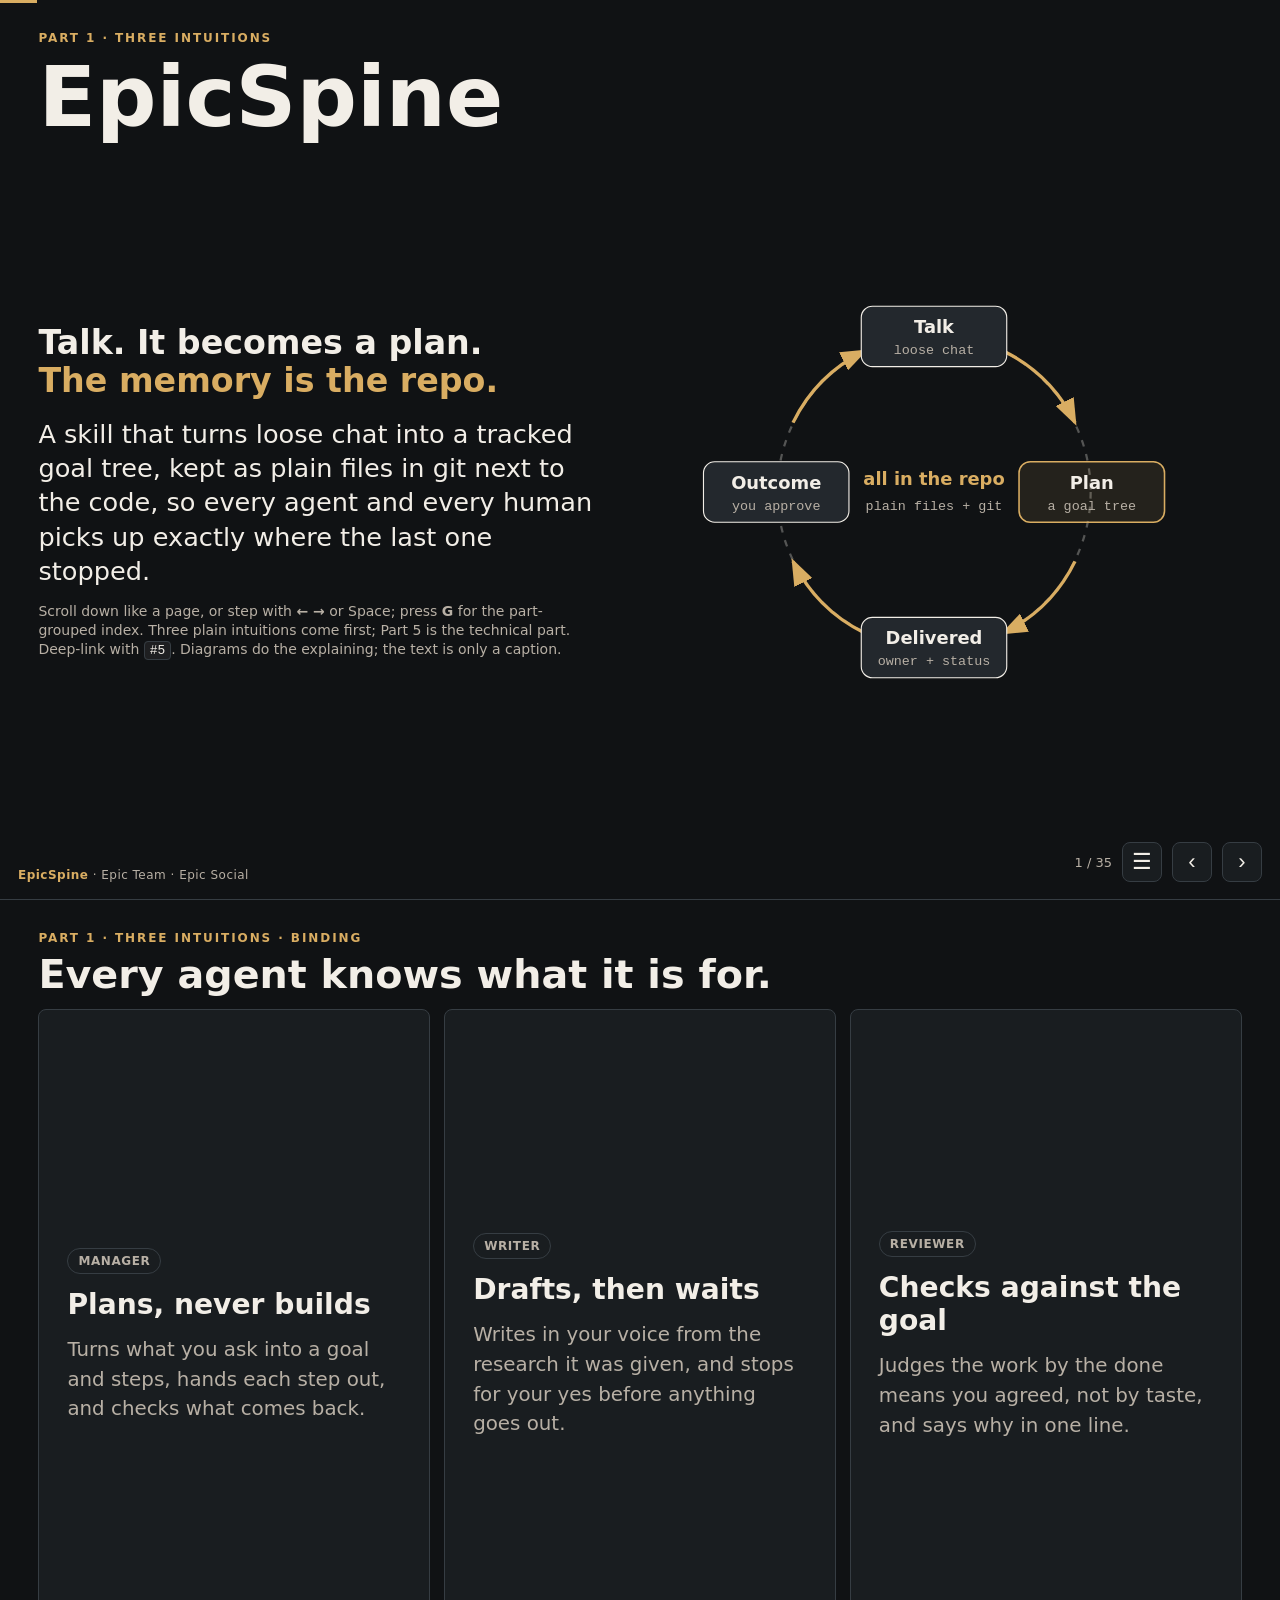
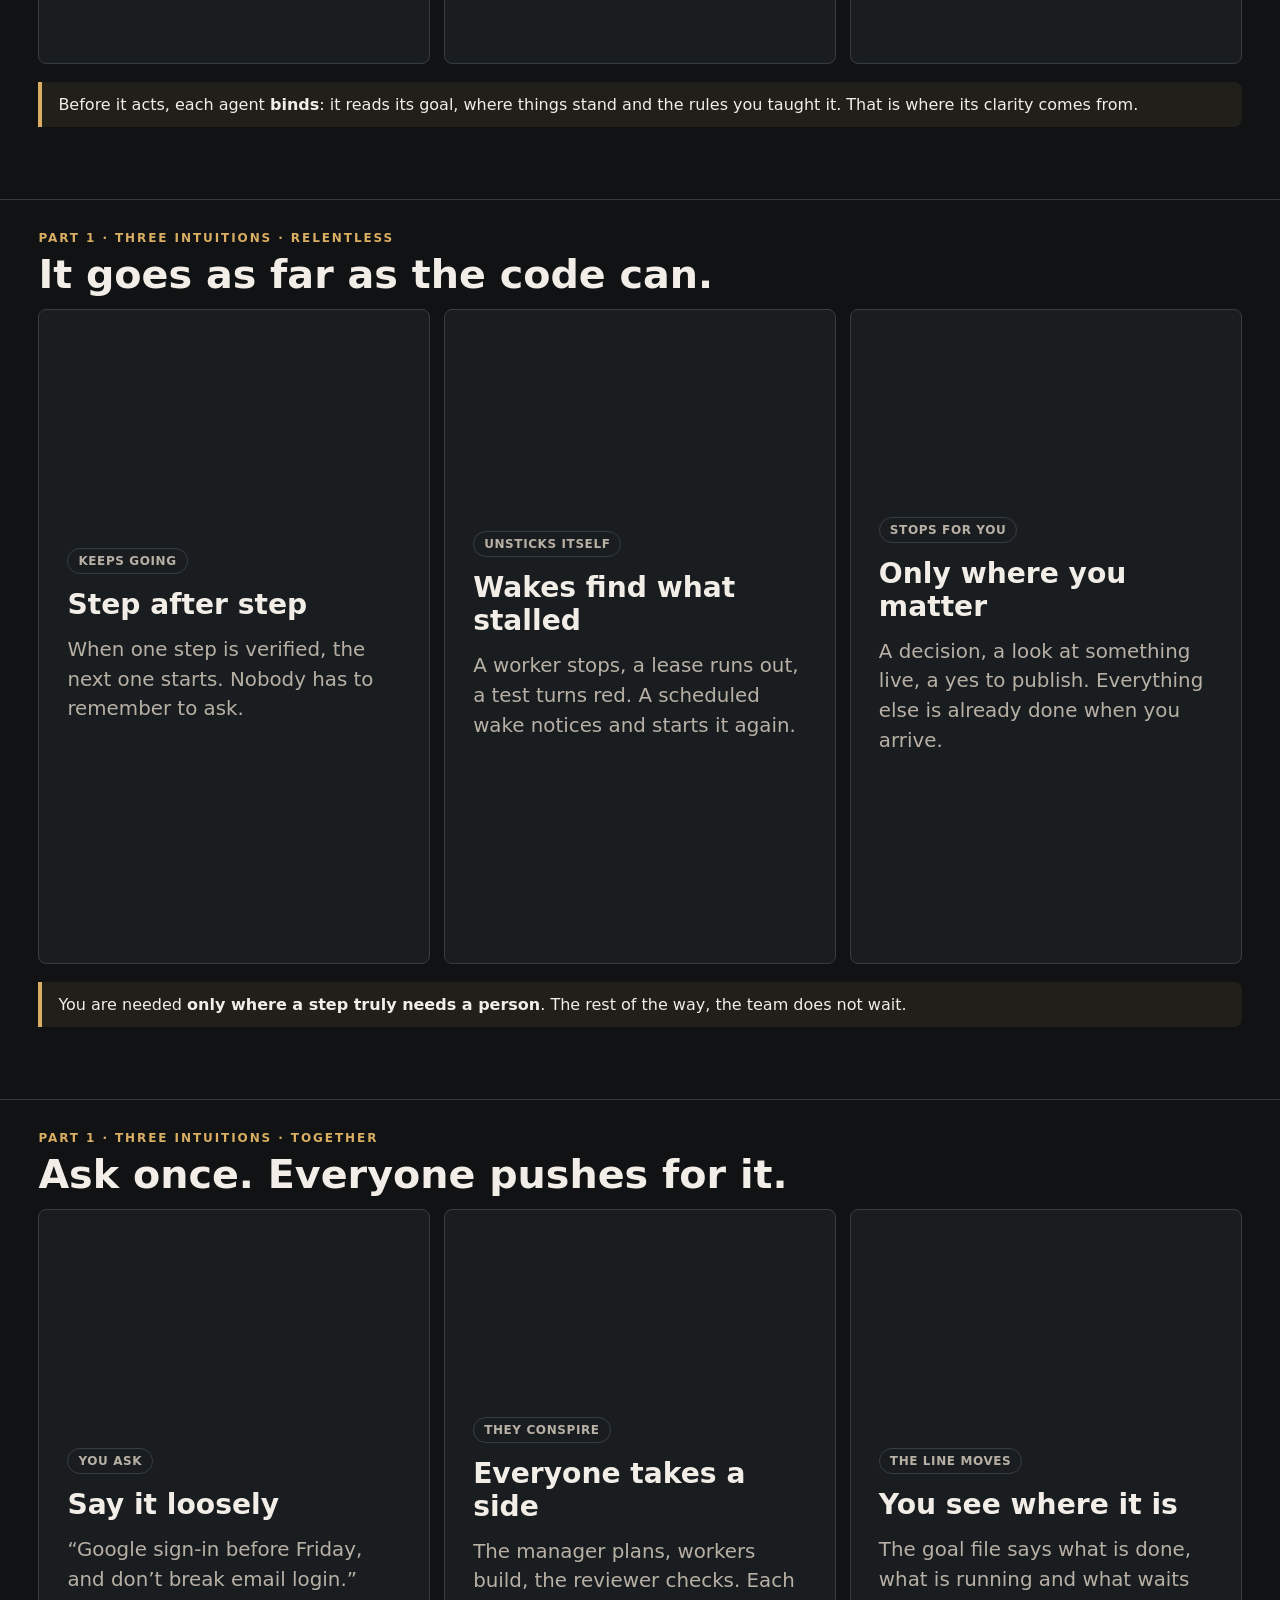
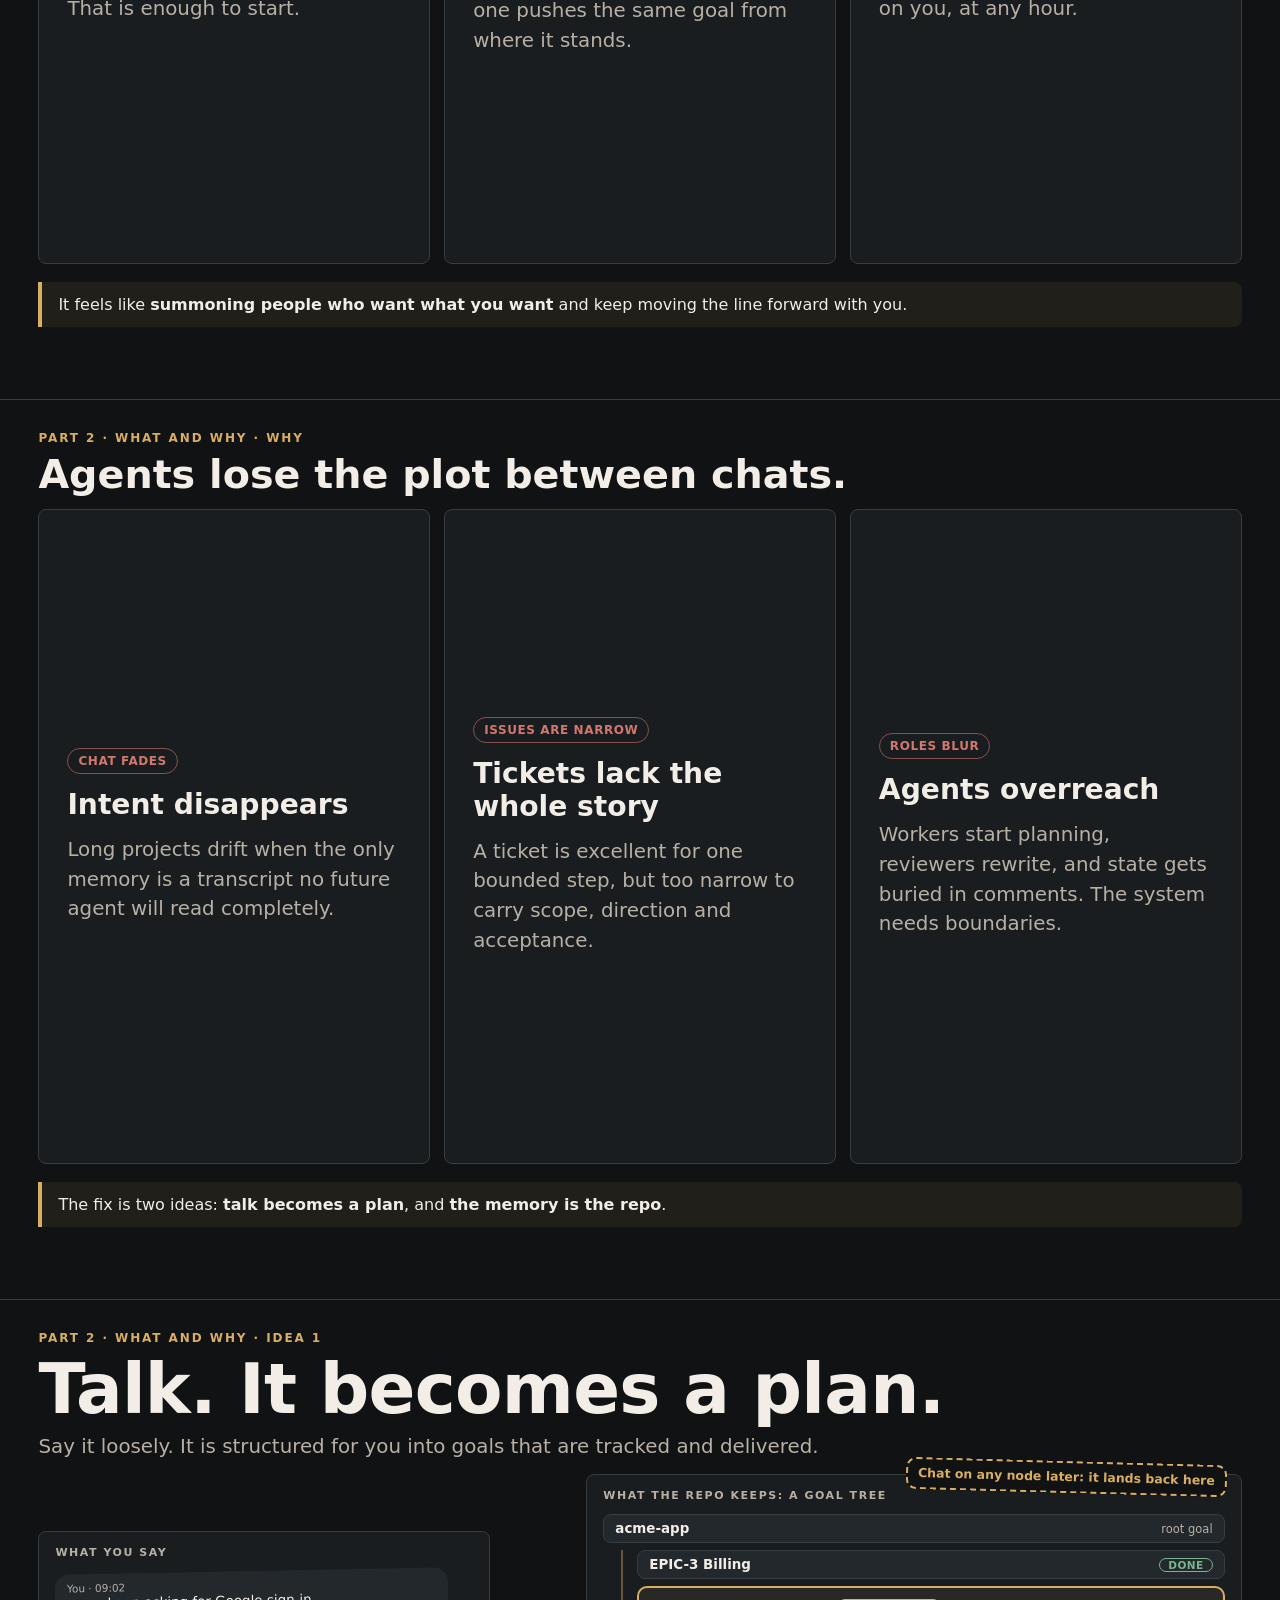
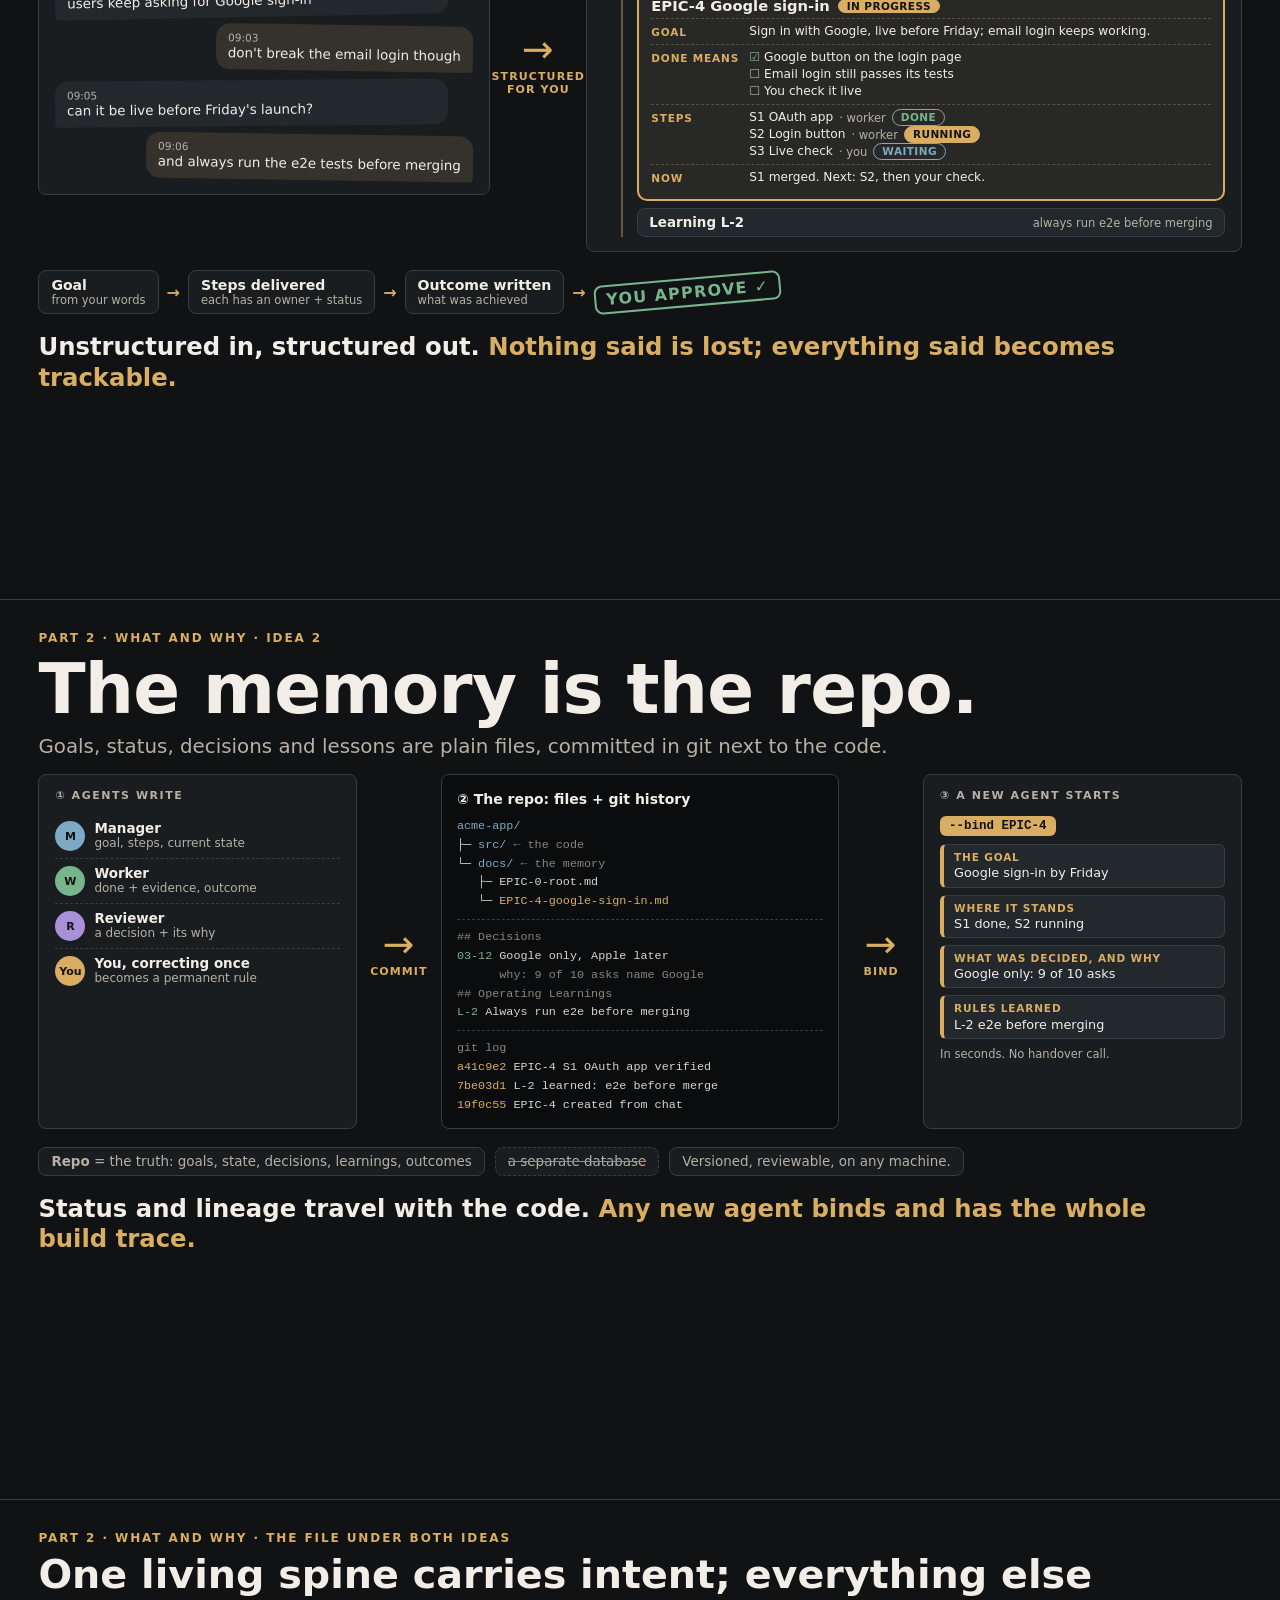
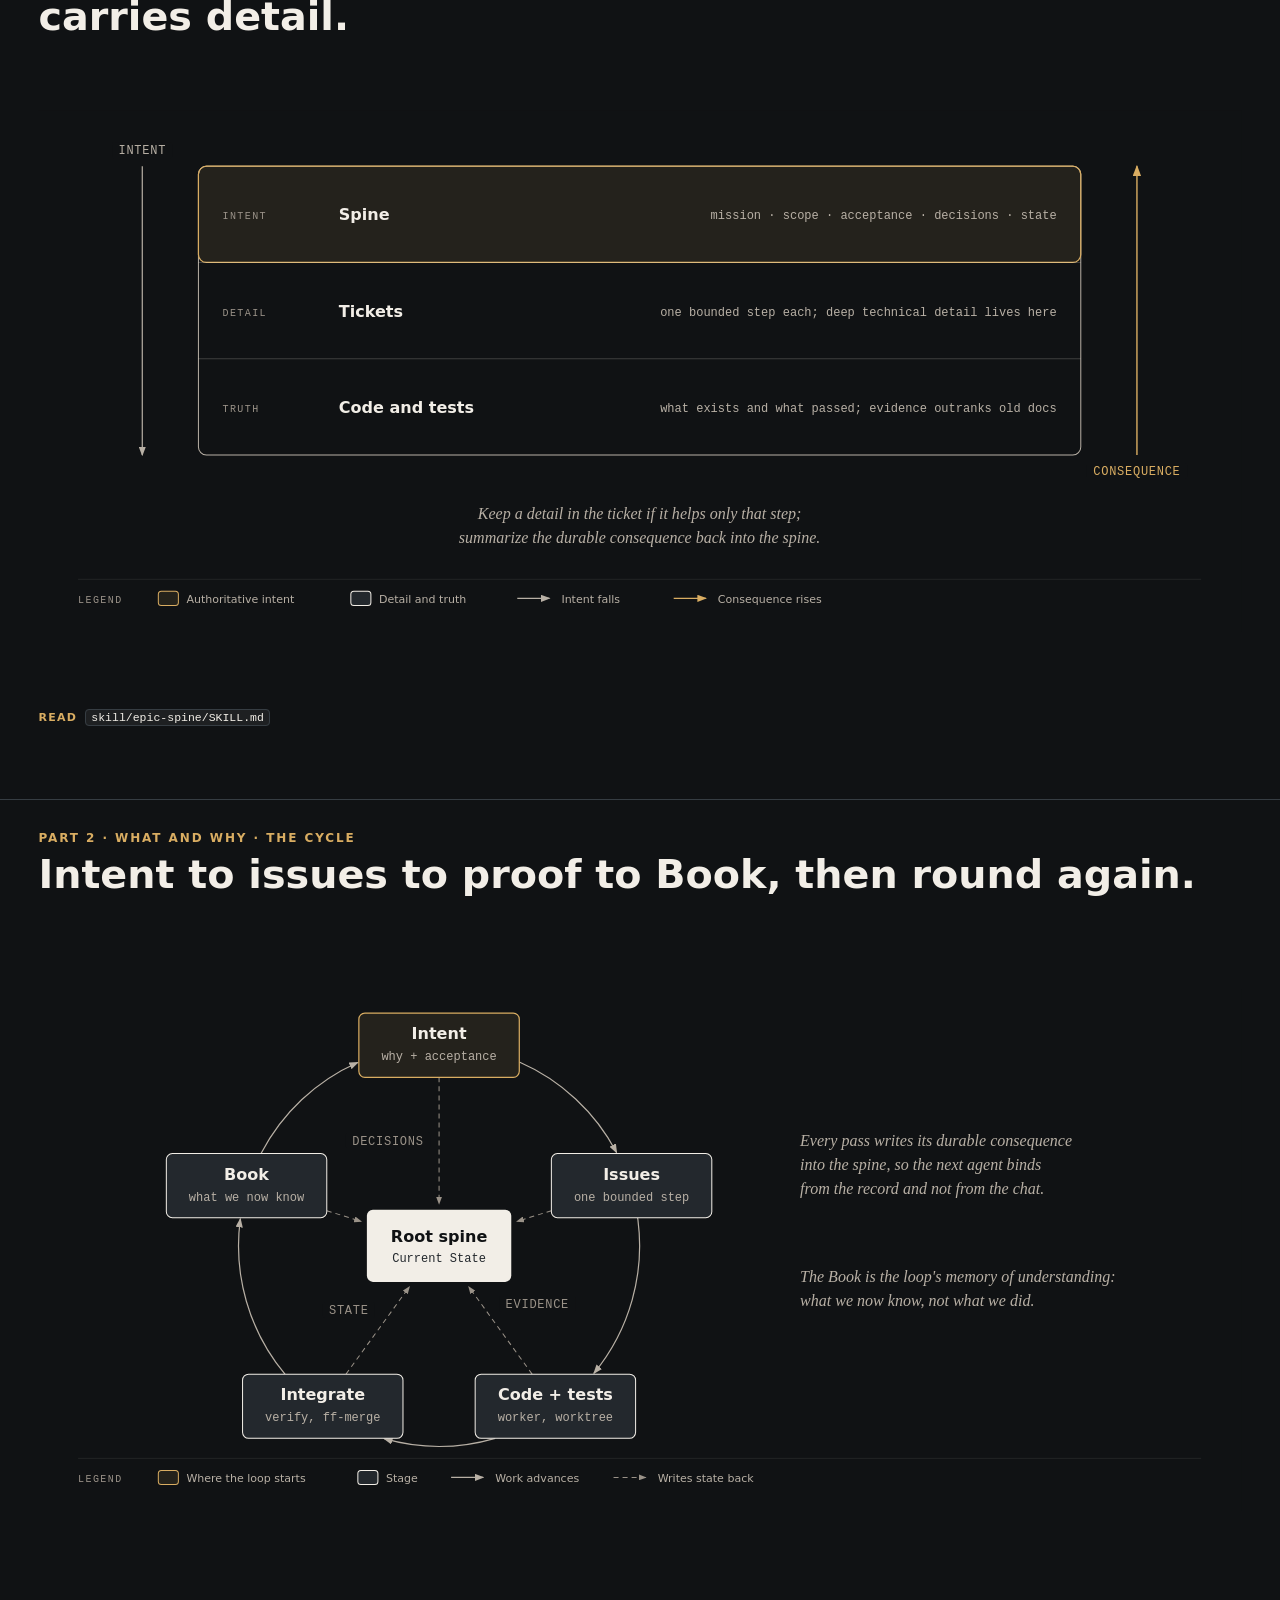
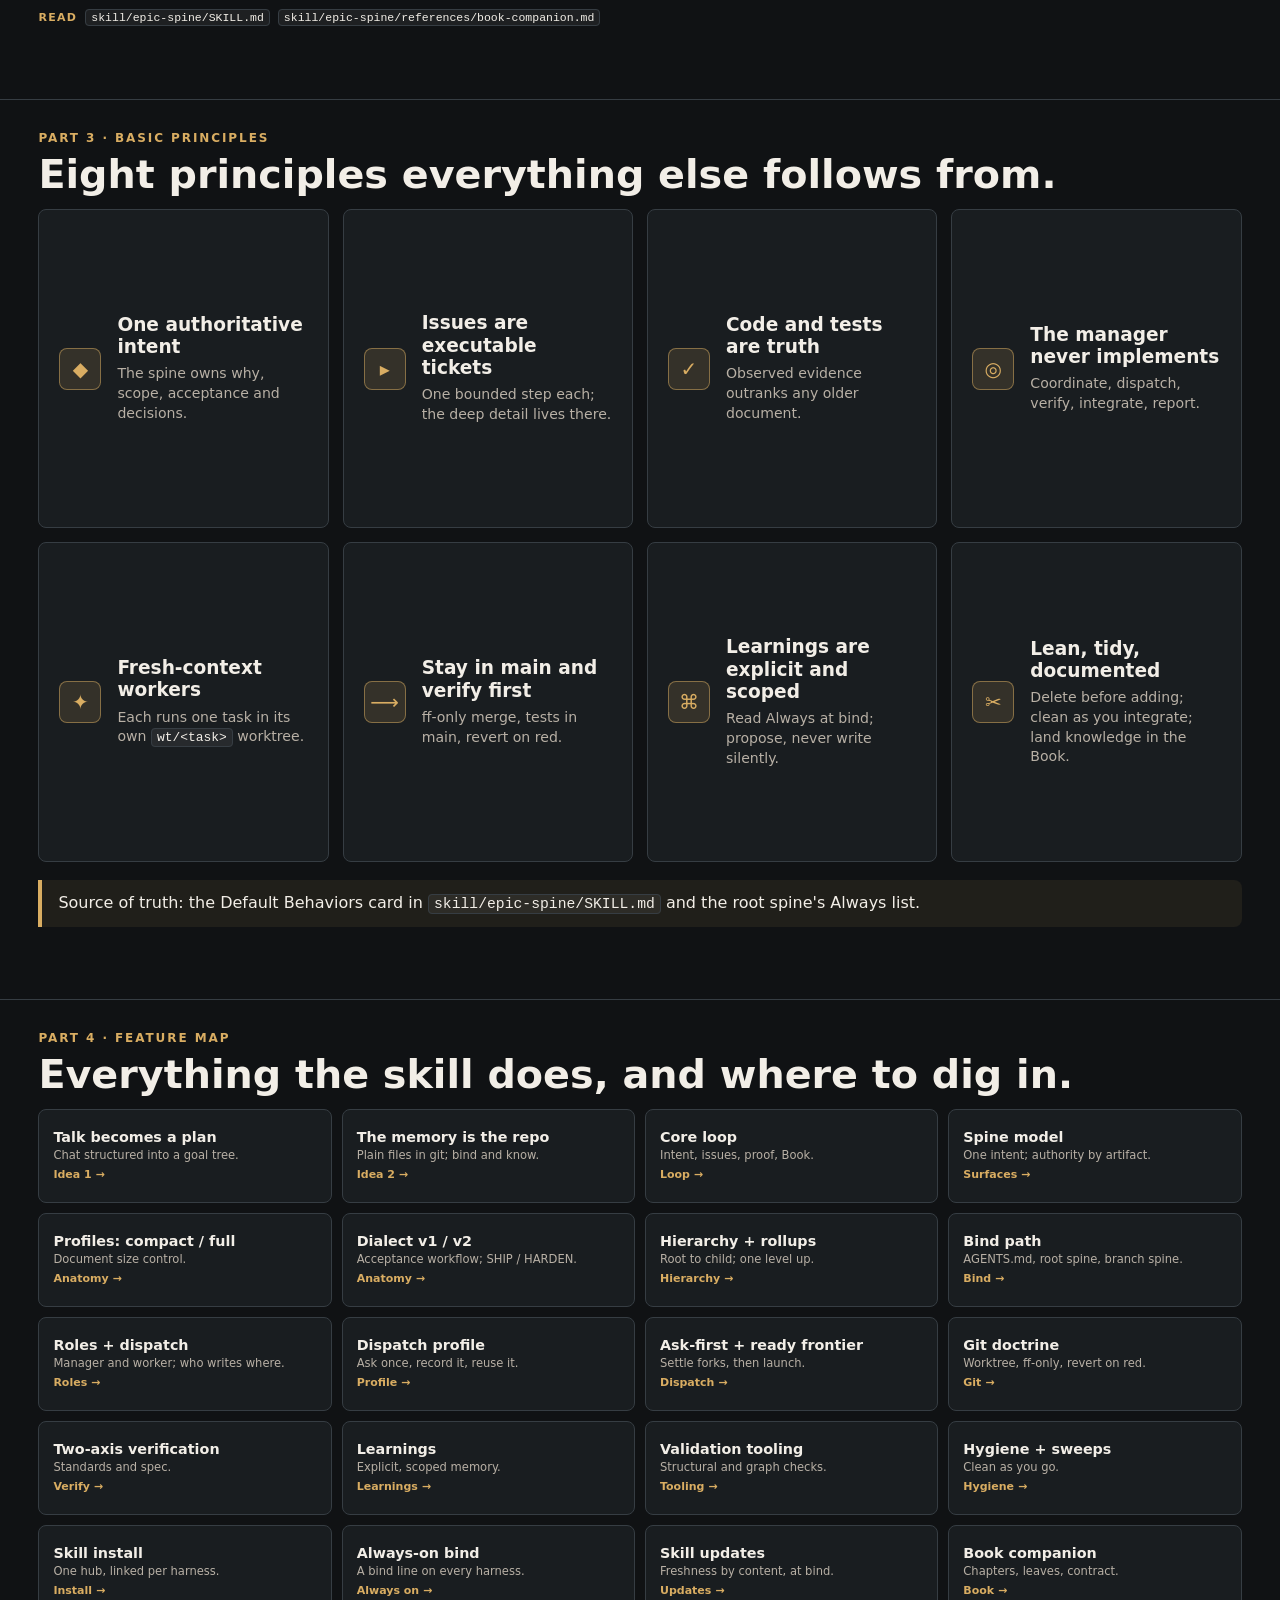
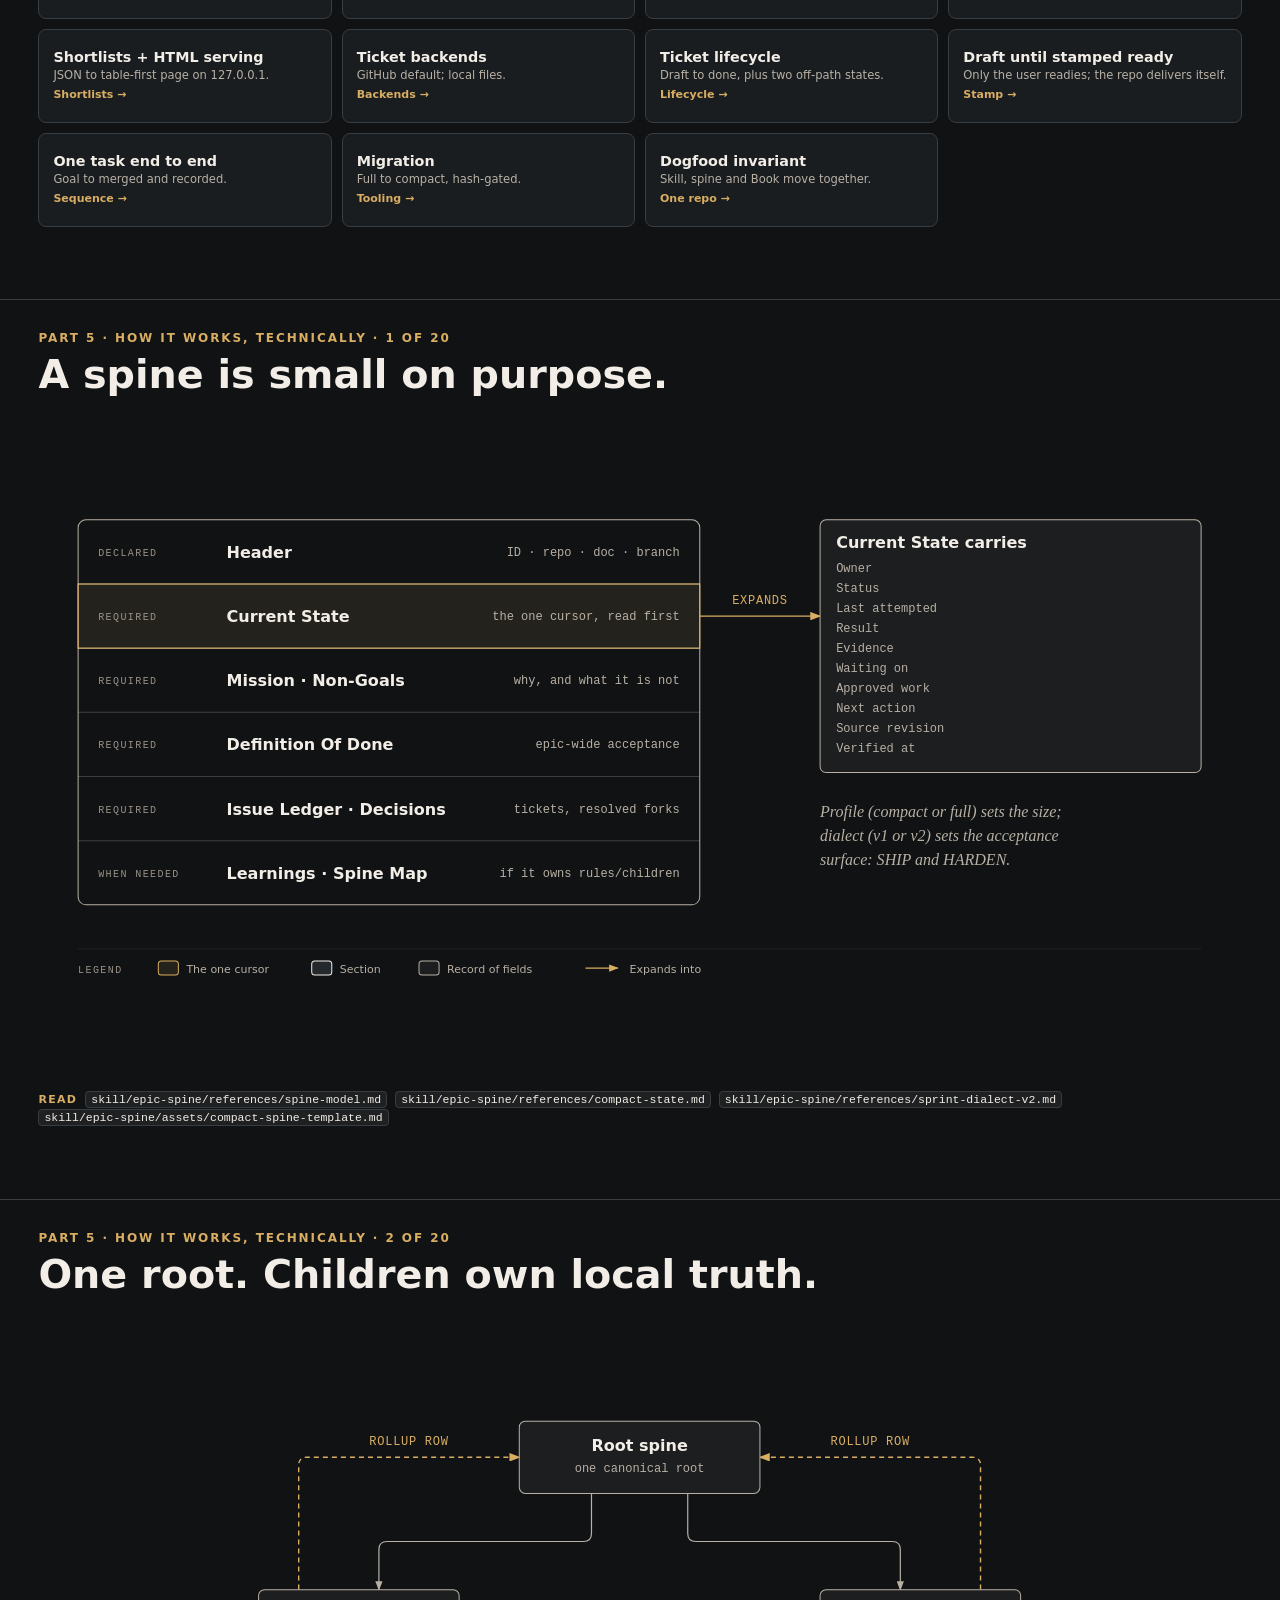
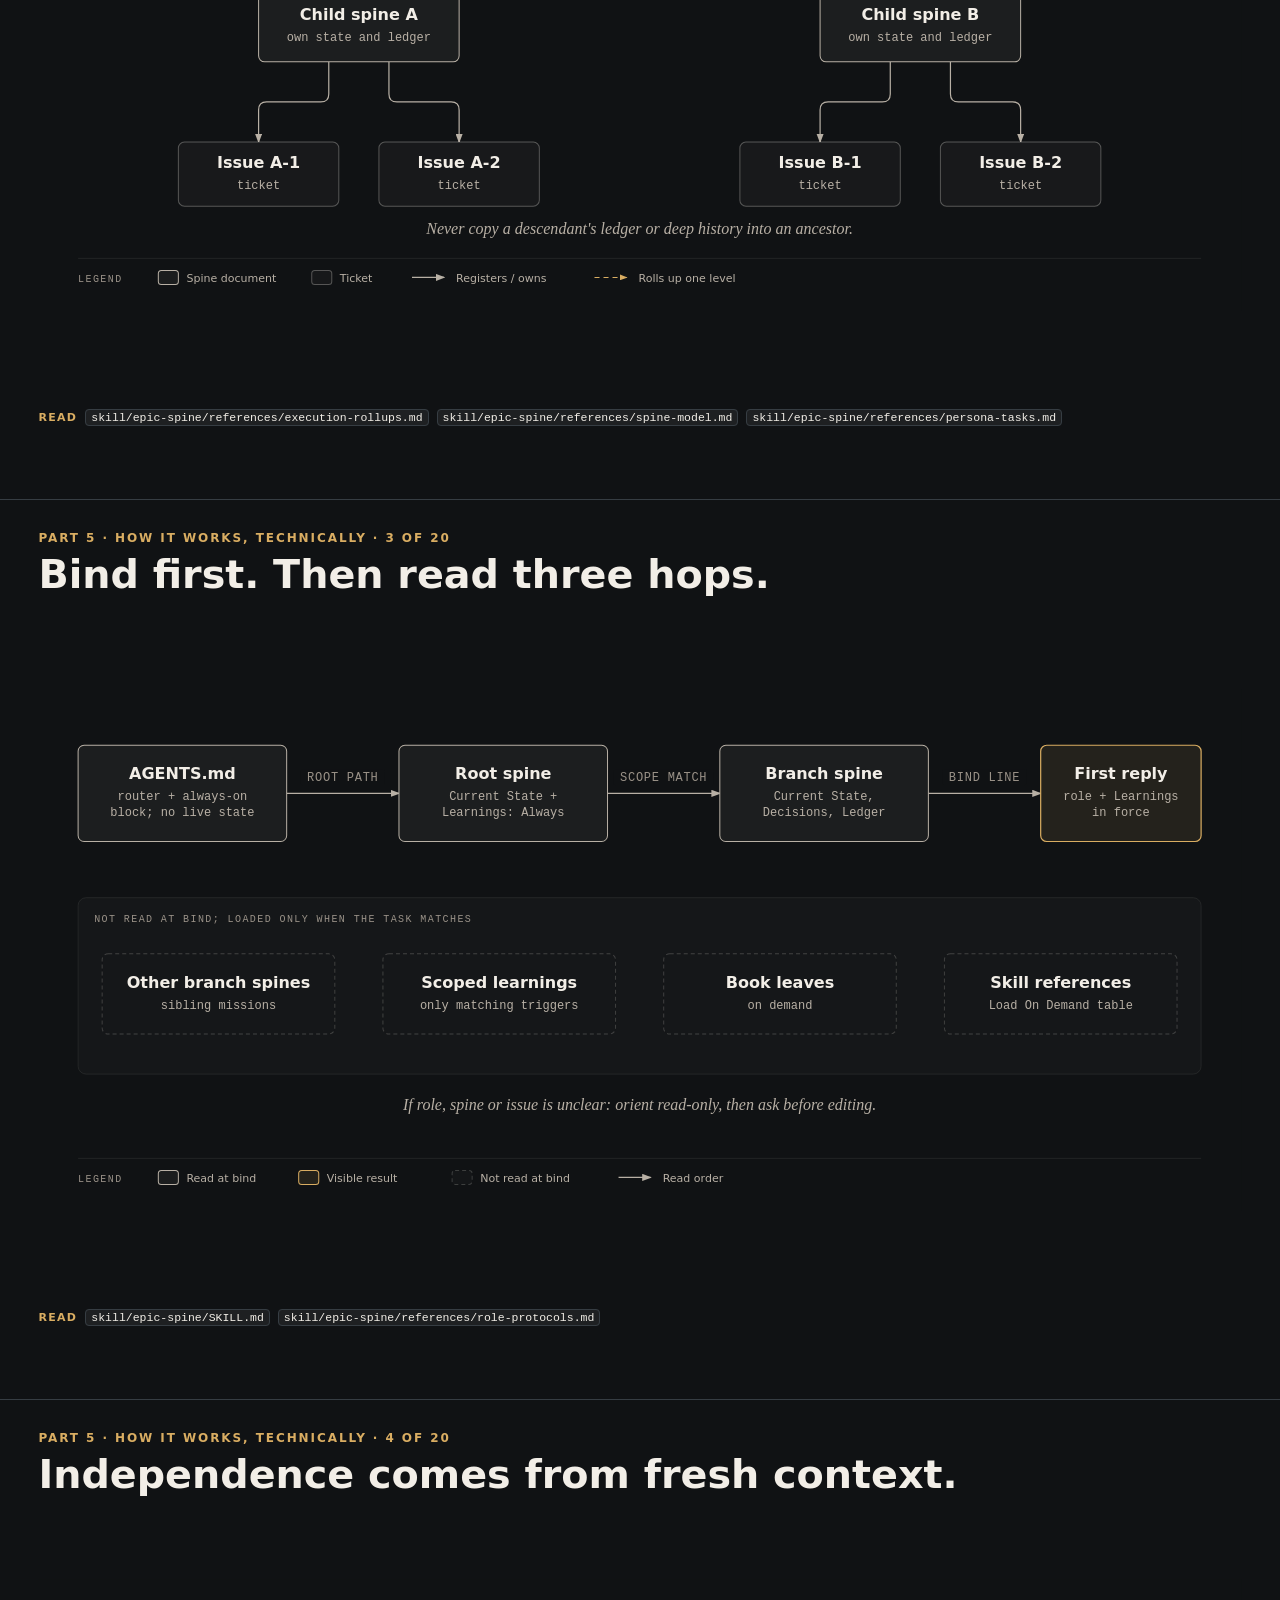
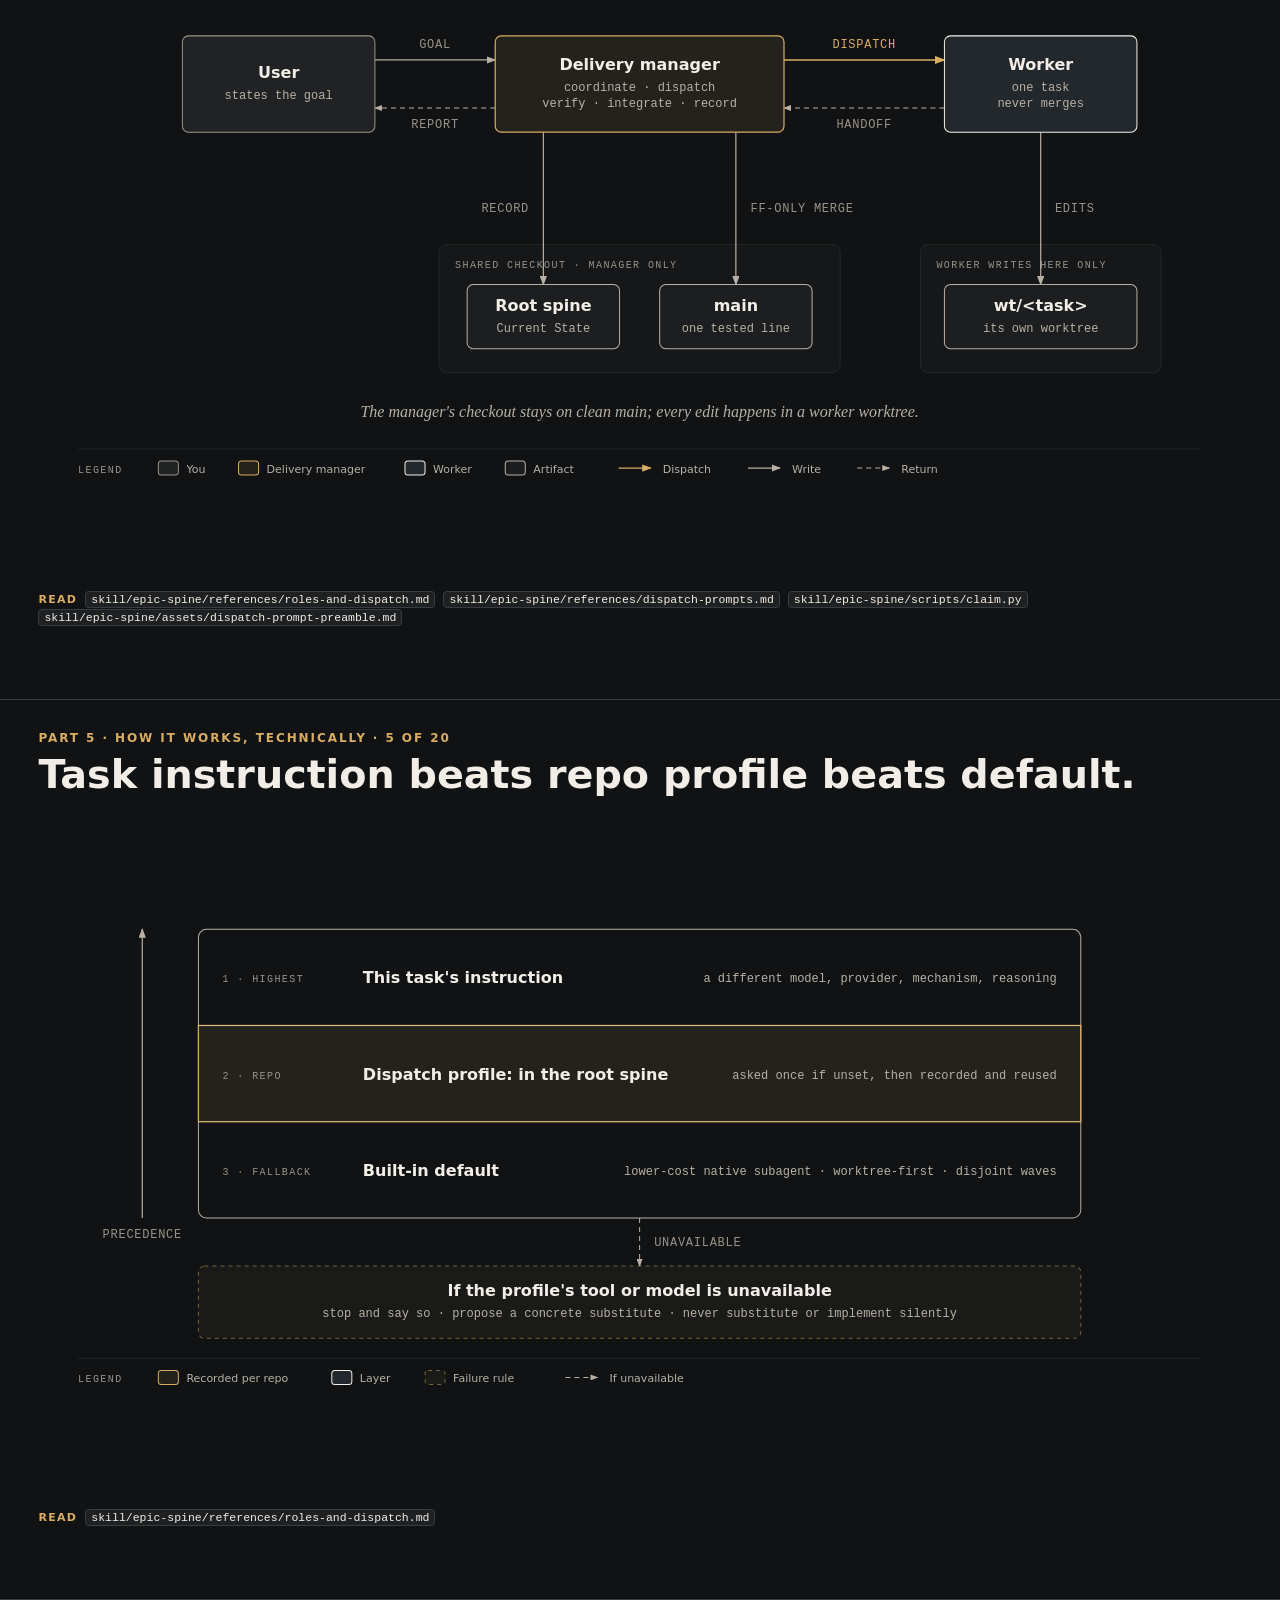
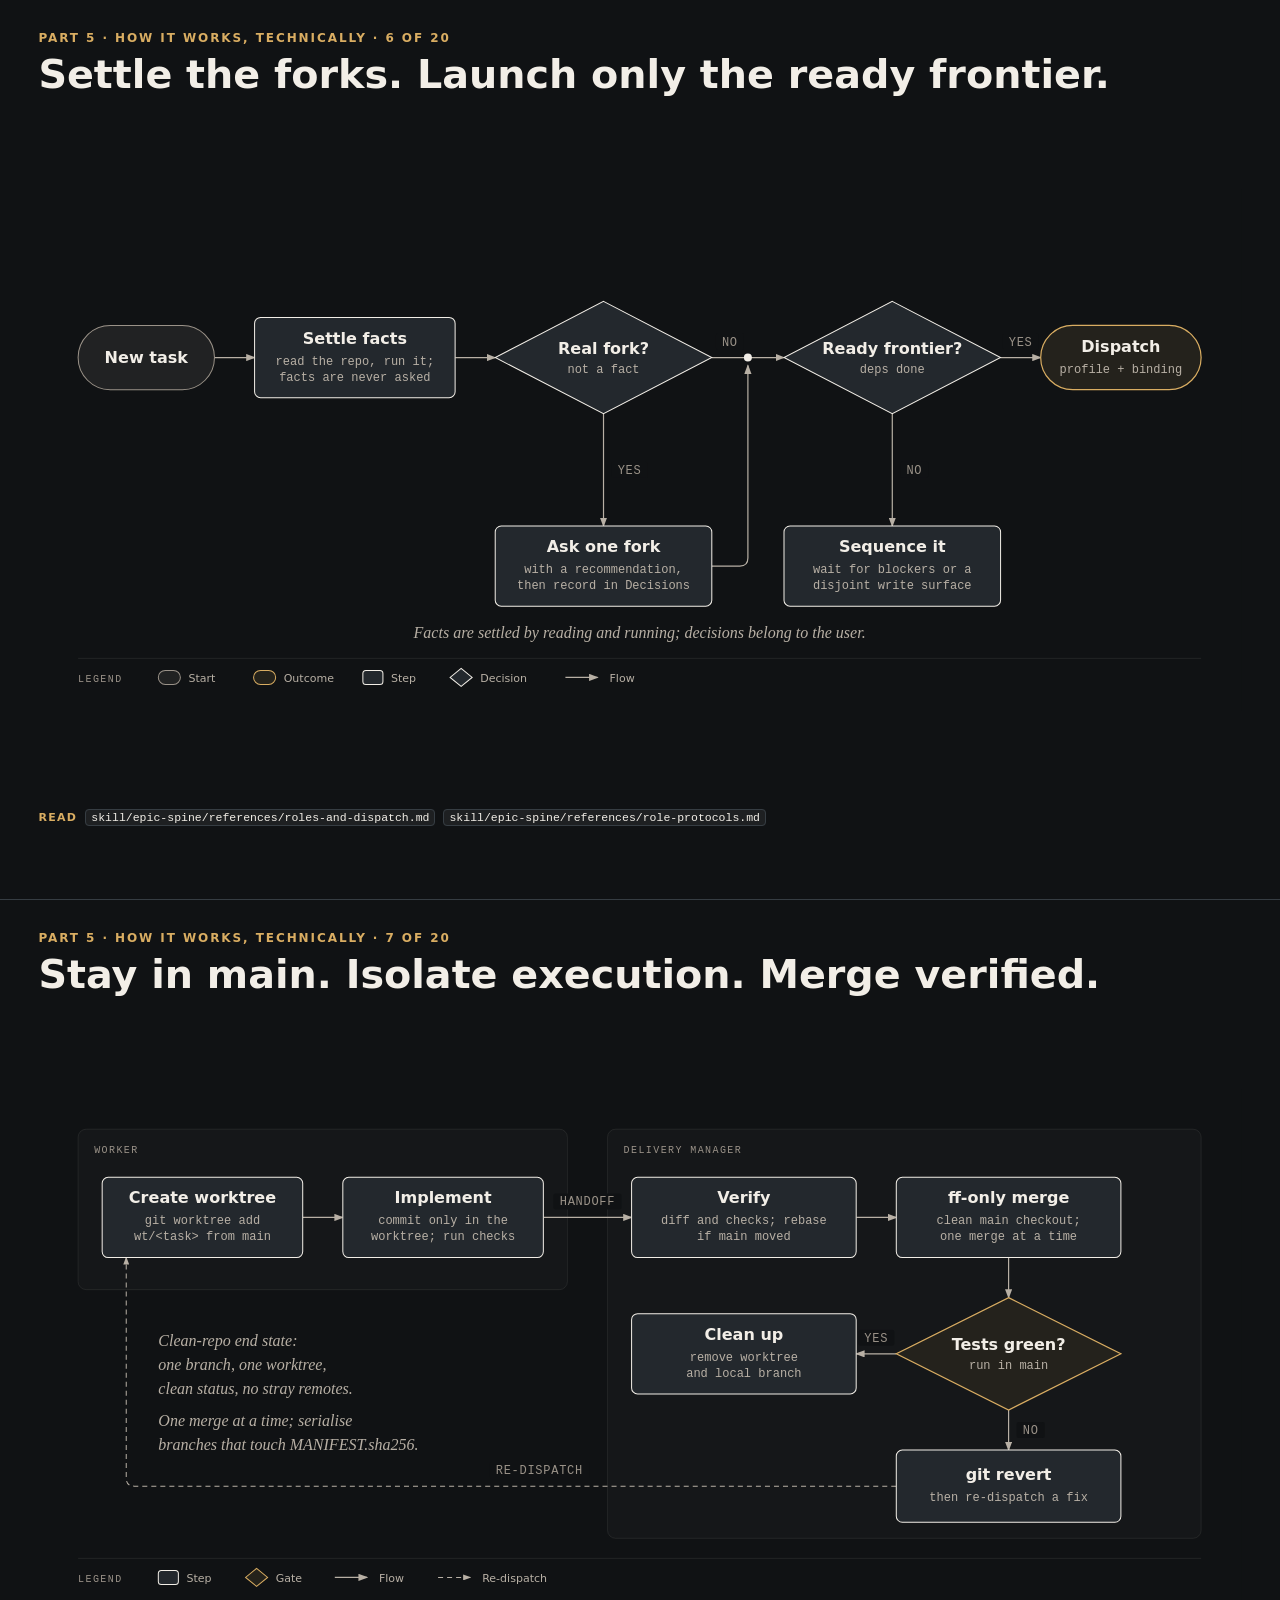
==== book/index.html @ dfdb0c9f "E43-S5 (agent_team EPIC-43): epicspine.dev opens with three intuitions, the technical part gets its " ====
<!DOCTYPE html>
<html lang="en">
<head>
<meta charset="utf-8">
<meta name="viewport" content="width=device-width,initial-scale=1">
<title>EpicSpine: the Book</title>
<style>
  :root {
    --bg: #101214;
    --panel: #191d20;
    --panel-2: #23282d;
    --ink: #f2eee7;
    --muted: #b8b0a5;
    --line: #363d43;
    --gold: #d9ad62;
    --green: #78b58c;
    --blue: #7da9c7;
    --red: #d2776d;
    --violet: #a891d7;
    --font-sans: Inter, ui-sans-serif, system-ui, -apple-system, BlinkMacSystemFont, "Segoe UI", sans-serif;
    --font-mono: ui-monospace, SFMono-Regular, Menlo, Consolas, monospace;
    --font-serif: "Instrument Serif", ui-serif, Georgia, "Times New Roman", serif;

    /* diagram roles (diagram-design tokens, mapped onto the deck variables) */
    --d-paper: var(--bg);
    --d-paper2: var(--panel-2);
    --d-ink: var(--ink);
    --d-muted: var(--muted);
    --d-soft: #9a9288;
    --d-accent: var(--gold);
    --d-link: var(--blue);
    --d-tint: rgba(217, 173, 98, .10);
    --d-tint05: rgba(217, 173, 98, .05);
    --d-tint50: rgba(217, 173, 98, .50);
    --d-w02: rgba(242, 238, 231, .02);
    --d-w03: rgba(242, 238, 231, .03);
    --d-w05: rgba(242, 238, 231, .05);
    --d-m10: rgba(184, 176, 165, .10);
    --d-r10: rgba(242, 238, 231, .10);
    --d-r20: rgba(242, 238, 231, .20);
    --d-r30: rgba(242, 238, 231, .30);
  }

  * { box-sizing: border-box; }
  html, body {
    margin: 0;
    min-height: 100%;
    background: var(--bg);
    color: var(--ink);
    font-family: var(--font-sans);
  }
  /* E43-S5: the deck scrolls like a page, each slide one screen tall; no snap, so a short scroll stays where you left it */
  /* every slide is on the page now, so a long path breaks instead of widening a phone */
  .slide code { overflow-wrap: anywhere; }
  .progress {
    position: fixed;
    top: 0;
    left: 0;
    z-index: 5;
    height: 3px;
    width: 0;
    background: var(--gold);
    transition: width .18s ease;
  }
  .deck { position: relative; }
  .slide {
    display: grid;
    grid-template-rows: auto 1fr;
    grid-template-columns: minmax(0, 1fr);
    gap: 14px;
    min-height: 100vh;
    min-height: 100svh;
    padding: 3.4vh 3vw 72px;
    border-bottom: 1px solid var(--line);
  }
  .eyebrow {
    color: var(--gold);
    font-size: 12px;
    font-weight: 760;
    letter-spacing: .16em;
    text-transform: uppercase;
  }
  h1, h2 {
    margin: 8px 0 0;
    letter-spacing: 0;
    line-height: 1.06;
    font-weight: 780;
  }
  h1 { font-size: clamp(46px, 6.6vw, 88px); max-width: 1120px; }
  h2 { font-size: clamp(26px, 3.1vw, 46px); max-width: 1180px; }
  h3 {
    margin: 0 0 8px;
    font-size: clamp(16px, 1.5vw, 22px);
    letter-spacing: 0;
  }
  p {
    margin: 0;
    color: var(--muted);
    font-size: clamp(16px, 1.7vw, 25px);
    line-height: 1.34;
    max-width: 1120px;
  }
  .lead { font-size: clamp(19px, 2vw, 30px); color: var(--ink); }
  .body {
    min-height: 0;
    display: flex;
    flex-direction: column;
    justify-content: flex-start;
    gap: 18px;
  }
  .two {
    display: grid;
    grid-template-columns: minmax(0, .95fr) minmax(360px, 1.05fr);
    gap: 30px;
    align-items: center;
  }
  .grid { display: grid; grid-template-columns: repeat(3, minmax(0, 1fr)); gap: 14px; }
  .card, .box, .screen, .tile, .pcard {
    background: var(--panel);
    border: 1px solid var(--line);
    border-radius: 8px;
  }
  .card { padding: 18px; }
  .card p, .card li {
    color: var(--muted);
    font-size: clamp(13px, 1.05vw, 16px);
    line-height: 1.45;
  }
  .grid.fill { flex: 1 1 0; min-height: 0; grid-auto-rows: minmax(0, 1fr); }
  .card.big { padding: 30px 28px; min-height: 0; display: flex; flex-direction: column; justify-content: center; }
  .card.big h3 { font-size: clamp(24px, 2.2vw, 34px); margin-bottom: 14px; }
  .card.big p { font-size: clamp(17px, 1.55vw, 23px); line-height: 1.5; }
  .card.big .tag { font-size: 12px; min-height: 26px; margin-bottom: 14px; align-self: flex-start; }
  .tag {
    display: inline-flex;
    align-items: center;
    min-height: 24px;
    border: 1px solid var(--line);
    border-radius: 999px;
    padding: 3px 10px;
    color: var(--muted);
    font-size: 11px;
    font-weight: 760;
    letter-spacing: .05em;
    text-transform: uppercase;
    white-space: nowrap;
    margin-bottom: 8px;
  }
  .tag.red { color: var(--red); border-color: rgba(210, 119, 109, .58); }
  .screen { overflow: hidden; }
  .bar {
    height: 38px;
    display: flex;
    align-items: center;
    gap: 8px;
    padding: 0 14px;
    border-bottom: 1px solid var(--line);
    color: var(--muted);
    font-size: 13px;
  }
  .dot { width: 10px; height: 10px; border-radius: 50%; background: var(--line); }
  .dot:nth-child(1) { background: var(--red); }
  .dot:nth-child(2) { background: var(--gold); }
  .dot:nth-child(3) { background: var(--green); }
  .screen-body { display: grid; gap: 9px; padding: 16px; }
  .row {
    display: grid;
    grid-template-columns: 140px 1fr 84px;
    gap: 12px;
    align-items: center;
    min-height: 42px;
    border: 1px solid var(--line);
    border-radius: 8px;
    background: var(--panel-2);
    padding: 10px 14px;
  }
  .row strong { font-size: 14px; font-family: var(--font-mono); }
  .row span { color: var(--muted); font-size: 13px; line-height: 1.35; }
  .pill {
    justify-self: end;
    border: 1px solid rgba(217, 173, 98, .55);
    border-radius: 999px;
    color: var(--gold);
    padding: 3px 9px;
    font-size: 11px;
    font-weight: 760;
    text-transform: uppercase;
  }
  .callout {
    border-left: 4px solid var(--gold);
    background: rgba(217, 173, 98, .08);
    padding: 12px 16px;
    border-radius: 0 8px 8px 0;
  }
  .callout p { font-size: clamp(14px, 1.25vw, 20px); color: var(--ink); }
  code, .mono {
    font-family: var(--font-mono);
    font-size: .92em;
    color: var(--ink);
    background: rgba(255, 255, 255, .06);
    border: 1px solid var(--line);
    border-radius: 4px;
    padding: 1px 5px;
  }

  /* Part 2: principles */
  .principles { display: grid; grid-template-columns: repeat(4, minmax(0, 1fr)); grid-auto-rows: minmax(0, 1fr); gap: 14px; flex: 1 1 0; min-height: 0; }
  .pcard { padding: 18px 20px; display: grid; grid-template-columns: 44px 1fr; gap: 14px; align-items: center; }
  .pcard .g {
    width: 42px; height: 42px;
    display: grid; place-items: center;
    border-radius: 8px;
    background: rgba(217, 173, 98, .14);
    border: 1px solid rgba(217, 173, 98, .5);
    color: var(--gold);
    font-size: 20px;
  }
  .pcard strong { display: block; font-size: clamp(15px, 1.45vw, 21px); line-height: 1.2; margin-bottom: 6px; }
  .pcard span { color: var(--muted); font-size: clamp(12.5px, 1.1vw, 16px); line-height: 1.4; display: block; }

  /* Part 3: feature map */
  .tiles { display: grid; grid-template-columns: repeat(4, minmax(0, 1fr)); grid-auto-rows: minmax(0, 1fr); gap: 10px; flex: 1 1 0; min-height: 0; }
  .tile { display: flex; flex-direction: column; justify-content: center; padding: 10px 14px; text-decoration: none; color: var(--ink); }
  .tile:hover { border-color: rgba(217, 173, 98, .65); }
  .tile strong { display: block; font-size: clamp(13px, 1.12vw, 16.5px); margin-bottom: 3px; }
  .tile span { display: block; color: var(--muted); font-size: clamp(11px, .9vw, 13px); line-height: 1.3; }
  .tile .go { display: block; color: var(--gold); font-size: 11px; font-weight: 760; margin-top: 5px; }

  /* diagrams: inline SVG on the page paper, no chrome, no shadow */
  .dg { flex: 1 1 0; min-height: 0; overflow-x: auto; }
  .dg svg { width: 100%; height: 100%; display: block; }
  .nn { font: 600 16px var(--font-sans); fill: var(--d-ink); }
  .sl { font: 400 12px var(--font-mono); fill: var(--d-muted); }
  .al { font: 400 12px var(--font-mono); letter-spacing: .06em; }
  .ey { font: 500 10px var(--font-mono); letter-spacing: .14em; fill: var(--d-soft); }
  .lg { font: 400 11px var(--font-sans); fill: var(--d-muted); }
  .co { font: italic 400 16px var(--font-serif); fill: var(--d-muted); }
  .nh { fill: var(--d-paper); } .nh2 { fill: var(--d-paper2); }
  .fp { fill: var(--d-paper); } .f2 { fill: var(--d-paper2); }
  .fi { fill: var(--d-ink); } .fm { fill: var(--d-muted); } .fs { fill: var(--d-soft); }
  .fa { fill: var(--d-accent); } .fk { fill: var(--d-link); }
  .ft { fill: var(--d-tint); } .fa05 { fill: var(--d-tint05); }
  .fw2 { fill: var(--d-w02); } .fw3 { fill: var(--d-w03); } .fw5 { fill: var(--d-w05); } .fm10 { fill: var(--d-m10); }
  .si { stroke: var(--d-ink); } .sm { stroke: var(--d-muted); } .ss { stroke: var(--d-soft); }
  .sa { stroke: var(--d-accent); } .sk { stroke: var(--d-link); } .sa5 { stroke: var(--d-tint50); }
  .sr { stroke: var(--d-r10); } .sr2 { stroke: var(--d-r20); } .sr3 { stroke: var(--d-r30); }
  .read { color: var(--muted); font-size: 12.5px; line-height: 1.5; max-width: none; }
  .read code { font-size: 11.5px; margin-right: 4px; white-space: nowrap; }
  @media (max-width: 900px) { .read code { white-space: normal; } }
  .read b { color: var(--gold); font-size: 11px; letter-spacing: .12em; text-transform: uppercase; margin-right: 8px; }

  /* Part 5 */
  .links { list-style: none; margin: 0; padding: 0; display: grid; gap: 7px; }
  .links li {
    display: grid;
    grid-template-columns: minmax(150px, 300px) 1fr;
    gap: 14px;
    align-items: baseline;
    padding: 8px 13px;
    border: 1px solid var(--line);
    border-radius: 8px;
    background: var(--panel);
    font-size: clamp(12.5px, 1vw, 15px);
  }
  .links a { color: var(--gold); text-decoration: none; font-family: var(--font-mono); }
  .links a:hover { text-decoration: underline; }
  .links span { color: var(--muted); }
  .hint { color: var(--muted); font-size: 14px; }
  .filemap { display: grid; grid-template-columns: 1fr; gap: 9px; align-content: start; }
  .filemap div { color: var(--muted); font-size: 11px; line-height: 1.5; }
  .filemap code { font-size: 10.5px; padding: 0 4px; margin-right: 4px; display: inline-block; }
  .filemap b { display: block; color: var(--gold); font-size: 11px; letter-spacing: .08em; text-transform: uppercase; margin-bottom: 3px; }

  .family {
    position: fixed;
    left: 18px;
    bottom: 18px;
    z-index: 20;
    color: var(--muted);
    font-size: 12px;
    letter-spacing: .04em;
  }
  .family b { color: var(--gold); font-weight: 760; }
  .family a { color: inherit; text-decoration: none; }
  .family a:hover, .family a:focus-visible { text-decoration: underline; }
  @media (max-width: 720px) { .family { display: none; } }

  .controls {
    position: fixed;
    right: 18px;
    bottom: 18px;
    display: flex;
    align-items: center;
    gap: 10px;
    z-index: 20;
  }
  .controls span {
    color: var(--muted);
    font-size: 13px;
    min-width: 62px;
    text-align: right;
    font-variant-numeric: tabular-nums;
  }
  button {
    width: 40px; height: 40px;
    border: 1px solid var(--line);
    border-radius: 8px;
    background: var(--panel);
    color: var(--ink);
    font-size: 22px;
    line-height: 1;
    cursor: pointer;
  }
  button:hover { border-color: rgba(217, 173, 98, .65); }
  button:focus-visible, a:focus-visible { outline: 2px solid var(--gold); outline-offset: 2px; }

  .index {
    position: fixed;
    inset: 0;
    z-index: 30;
    display: none;
    background: rgba(0, 0, 0, .62);
    padding: 4vh 6vw;
    overflow: auto;
  }
  .index.open { display: block; }
  .index-panel {
    max-width: 980px;
    margin: 0 auto;
    background: var(--panel);
    border: 1px solid var(--line);
    border-radius: 12px;
    overflow: hidden;
  }
  .index-head {
    display: flex;
    align-items: center;
    justify-content: space-between;
    padding: 13px 20px;
    border-bottom: 1px solid var(--line);
  }
  .index-head h2 { font-size: 19px; margin: 0; }
  .index ol { margin: 0; padding: 6px 0 10px; list-style: none; columns: 2; column-gap: 0; }
  .index li { break-inside: avoid; }
  .idx-part { break-after: avoid; }
  .index li a {
    display: flex;
    gap: 14px;
    align-items: baseline;
    padding: 5px 20px;
    color: var(--muted);
    text-decoration: none;
    font-size: 14px;
  }
  .index li a:hover { background: var(--panel-2); color: var(--ink); }
  .index li.current a { color: var(--gold); }
  .idx-num { min-width: 1.6em; color: var(--gold); font-variant-numeric: tabular-nums; }
  .idx-part { padding: 10px 20px 3px; color: var(--gold); font-size: 11px; font-weight: 760; letter-spacing: .14em; text-transform: uppercase; }
  .index-close { width: 34px; height: 34px; font-size: 18px; }

  /* Part 1 opener: the two core ideas (talk becomes a plan; the memory is the repo) */
  h2.cs-h { font-size: clamp(40px, 5.4vw, 80px); letter-spacing: -.01em; }
  .cs-sub { font-size: clamp(16px, 1.55vw, 23px); margin-top: 8px; }
  .cs-flow { display: grid; grid-template-columns: minmax(0, 1fr) 72px minmax(0, 1.45fr); gap: 12px; align-items: center; }
  .cs-flow3 { display: grid; grid-template-columns: minmax(0, 1fr) 64px minmax(0, 1.25fr) 64px minmax(0, 1fr); gap: 10px; align-items: stretch; }
  .cs-arrow { display: flex; flex-direction: column; align-items: center; justify-content: center; gap: 2px; color: var(--gold); font-size: 11px; font-weight: 760; letter-spacing: .1em; text-transform: uppercase; text-align: center; }
  .cs-arrow::before { content: "\2192"; font-size: 38px; line-height: 1; font-weight: 400; }
  .cs-card { background: var(--panel); border: 1px solid var(--line); border-radius: 8px; padding: 14px 16px; position: relative; }
  .cs-lbl { color: var(--muted); font-size: 11px; font-weight: 760; letter-spacing: .14em; text-transform: uppercase; margin: 0 0 10px; }
  .cs-chat { display: flex; flex-direction: column; gap: 8px; }
  .cs-bub { background: var(--panel-2); border-radius: 14px 14px 14px 4px; padding: 7px 12px; max-width: 94%; font-size: clamp(13px, 1.05vw, 16px); line-height: 1.35; color: var(--ink); }
  .cs-bub:nth-child(even) { align-self: flex-end; background: rgba(217, 173, 98, .14); border-radius: 14px 14px 4px 14px; }
  .cs-bub i { display: block; font-style: normal; color: var(--muted); font-size: 10.5px; }
  .cs-t1 { transform: rotate(-1.1deg); } .cs-t2 { transform: rotate(.9deg); } .cs-t3 { transform: rotate(-.5deg); }
  .cs-node { display: flex; align-items: center; gap: 8px; border: 1px solid var(--line); border-radius: 8px; background: var(--panel-2); padding: 6px 11px; font-size: clamp(13px, 1.05vw, 16px); }
  .cs-node b { flex: 1; }
  .cs-who { color: var(--muted); font-size: 11.5px; }
  .cs-kids { margin: 7px 0 0 18px; padding-left: 14px; border-left: 2px solid rgba(217, 173, 98, .4); display: flex; flex-direction: column; gap: 7px; }
  .cs-open { border: 2px solid var(--gold); background: rgba(217, 173, 98, .08); border-radius: 10px; padding: 9px 12px; }
  .cs-open .cs-oh { display: flex; align-items: center; gap: 8px; font-weight: 780; font-size: clamp(14px, 1.15vw, 17px); margin-bottom: 4px; }
  .cs-fld { display: grid; grid-template-columns: 92px 1fr; gap: 6px; padding: 4px 0; border-top: 1px dashed rgba(217, 173, 98, .3); font-size: clamp(12px, .95vw, 14.5px); line-height: 1.4; }
  .cs-fld > i { font-style: normal; color: var(--gold); font-size: 10.5px; font-weight: 760; letter-spacing: .08em; text-transform: uppercase; padding-top: 2px; }
  .cs-ck { display: block; } .cs-ck::before { content: "\2610  "; color: var(--muted); } .cs-ck.on::before { content: "\2611  "; color: var(--green); }
  .cs-step { display: flex; flex-wrap: wrap; align-items: center; gap: 6px; }
  .cs-pill { display: inline-block; border: 1.5px solid; border-radius: 999px; padding: 0 8px; font-size: 10.5px; font-weight: 760; letter-spacing: .04em; text-transform: uppercase; white-space: nowrap; }
  .cs-done { color: var(--green); } .cs-run { color: var(--bg); background: var(--gold); border-color: var(--gold); } .cs-wait { color: var(--blue); }
  .cs-side { position: absolute; right: 14px; top: -14px; max-width: 380px; transform: rotate(1.5deg); border: 2px dashed var(--gold); border-radius: 10px; background: var(--bg); color: var(--gold); padding: 6px 10px; font-size: 12.5px; font-weight: 760; line-height: 1.3; }
  .cs-life { display: flex; flex-wrap: wrap; align-items: center; gap: 8px; }
  .cs-st { border: 1px solid var(--line); border-radius: 8px; background: var(--panel); padding: 6px 12px; font-weight: 760; font-size: clamp(13px, 1.1vw, 16px); }
  .cs-st small { display: block; color: var(--muted); font-weight: 400; font-size: 11.5px; }
  .cs-to { color: var(--gold); font-weight: 780; }
  .cs-stamp { display: inline-block; transform: rotate(-5deg); border: 2.5px solid var(--green); border-radius: 8px; padding: 3px 10px; color: var(--green); font-weight: 860; letter-spacing: .08em; }
  .cs-punch { color: var(--ink); font-size: clamp(18px, 1.9vw, 28px); font-weight: 780; line-height: 1.25; }
  .cs-punch span { color: var(--gold); }
  .cs-agent { display: flex; align-items: flex-start; gap: 9px; padding: 7px 0; border-top: 1px dashed var(--line); font-size: clamp(13px, 1.05vw, 16px); }
  .cs-agent:first-of-type { border-top: 0; }
  .cs-av { flex: 0 0 30px; height: 30px; border-radius: 50%; display: grid; place-items: center; color: var(--bg); font-size: 11px; font-weight: 860; }
  .cs-agent small { display: block; color: var(--muted); font-size: 12px; }
  .cs-repo { background: #0a0c0e; border: 1px solid var(--line); border-radius: 8px; padding: 13px 15px; color: #d9d4cb; font-family: var(--font-mono); font-size: clamp(11.5px, .92vw, 13.5px); line-height: 1.6; overflow-x: auto; white-space: nowrap; }
  .cs-repo .d { color: var(--blue); } .cs-repo .h { color: var(--gold); } .cs-repo .m { color: #8b847a; } .cs-repo .g { color: var(--green); }
  .cs-repo hr { border: 0; border-top: 1px dashed var(--line); margin: 8px 0; }
  .cs-repo .cs-rt { font-family: var(--font-sans); font-weight: 780; color: var(--ink); font-size: 14px; margin-bottom: 6px; white-space: normal; }
  .cs-bind { display: inline-block; font-family: var(--font-mono); font-size: 12.5px; background: var(--gold); color: var(--bg); border-radius: 6px; padding: 3px 9px; margin-bottom: 8px; font-weight: 700; }
  .cs-know { display: flex; flex-direction: column; gap: 7px; }
  .cs-know div { border: 1px solid var(--line); border-left: 4px solid var(--gold); border-radius: 6px; background: var(--panel-2); padding: 5px 10px; font-size: clamp(12.5px, 1vw, 15px); line-height: 1.35; }
  .cs-know b { display: block; color: var(--gold); font-size: 10.5px; letter-spacing: .08em; text-transform: uppercase; }
  .cs-strip { display: flex; flex-wrap: wrap; gap: 10px; align-items: center; color: var(--muted); font-size: clamp(13px, 1.05vw, 16px); }
  .cs-strip span { border: 1px solid var(--line); border-radius: 8px; padding: 6px 12px; background: var(--panel); }
  .cs-strip span.no { border-style: dashed; text-decoration: line-through; text-decoration-color: var(--red); }
  .cs-loop { width: 100%; max-width: 470px; height: auto; display: block; justify-self: center; }
  .cs-title-lead { color: var(--ink); font-size: clamp(26px, 2.6vw, 44px); font-weight: 780; line-height: 1.15; }
  .cs-title-lead span { color: var(--gold); }
  @media (max-width: 900px) {
    .cs-flow, .cs-flow3 { grid-template-columns: 1fr; }
    .cs-arrow { flex-direction: row; gap: 8px; }
    .cs-arrow::before { content: "\2193"; font-size: 30px; }
    .cs-side { position: static; transform: none; max-width: none; margin-top: 10px; }
    .cs-fld { grid-template-columns: 1fr; gap: 2px; }
    .cs-loop { max-width: 360px; }
  }

  @media (max-width: 900px) {
    .slide { padding: 32px 18px 78px; }
    .grid.fill { flex: none; grid-auto-rows: auto; }
    .controls { right: 10px; bottom: 10px; padding: 6px 6px 6px 12px; background: var(--bg); border: 1px solid var(--line); border-radius: 12px; }
    .card.big { padding: 22px 20px; }
    .two, .grid, .principles, .tiles, .filemap { grid-template-columns: 1fr; }
    .row { grid-template-columns: 1fr; }
    .pill { justify-self: start; }
    .links li { grid-template-columns: 1fr; gap: 4px; }
    .index { padding: 24px 14px; }
    .index ol { columns: 1; }
    .dg { flex: none; overflow-x: auto; }
    .dg svg { min-width: 1200px; height: auto; }
  }

  @media print {
    :root {
      --bg: #fff; --panel: #fff; --panel-2: #f4f4f4; --ink: #111; --muted: #333; --line: #bbb;
      --d-soft: #555; --d-accent: #8a5a10; --d-link: #1f5f8a;
      --d-tint: rgba(138, 90, 16, .10); --d-tint05: rgba(138, 90, 16, .05); --d-tint50: rgba(138, 90, 16, .5);
      --d-w02: rgba(17, 17, 17, .02); --d-w03: rgba(17, 17, 17, .03); --d-w05: rgba(17, 17, 17, .05); --d-m10: rgba(51, 51, 51, .10);
      --d-r10: rgba(17, 17, 17, .12); --d-r20: rgba(17, 17, 17, .2); --d-r30: rgba(17, 17, 17, .3);
    }
    html, body { background: #fff; color: #111; }
    body { overflow: visible; }
    .progress, .controls, .index, .hint { display: none !important; }
    .deck { height: auto; position: static; }
    .slide {
      position: static;
      display: grid !important;
      grid-template-rows: auto 1fr;
      gap: 16px;
      min-height: 0;
      padding: 14mm 12mm;
      page-break-after: always;
      break-after: page;
      overflow: visible;
    }
    .slide:last-child { page-break-after: auto; break-after: auto; }
    .card, .box, .screen, .tile, .pcard, .callout, .links li, .dg { break-inside: avoid; }
    .dg { overflow-x: visible; }
    .dg svg { min-width: 0; height: auto; }
    h1 { font-size: 44px; }
    h2 { font-size: 32px; }
    p { font-size: 15px; }
  }
</style>
</head>
<body>
<div class="progress" id="progress"></div>
<!-- E43-S2 (agent_team EPIC-43): the brand family's shared header line, also on team.alpha9.io and social.alpha9.io -->
<div class="family" aria-label="The Epic family"><a href="../"><b>EpicSpine</b></a> · Epic Team · <a href="../social/">Epic Social</a></div>

<main class="deck">
  <!-- 1 -->
  <section class="slide active" data-part="Part 1 · Three intuitions" data-title="EpicSpine">
    <header>
      <div class="eyebrow">Part 1 · Three intuitions</div>
      <h1>EpicSpine</h1>
    </header>
    <div class="body two">
      <div>
        <p class="cs-title-lead">Talk. It becomes a plan.<br><span>The memory is the repo.</span></p>
        <p class="lead" style="margin-top:16px">A skill that turns loose chat into a tracked goal tree, kept as plain files in git next to the code, so every agent and every human picks up exactly where the last one stopped.</p>
        <p class="hint" style="margin-top:14px">Scroll down like a page, or step with <b>&larr; &rarr;</b> or Space; press <b>G</b> for the part-grouped index. Three plain intuitions come first; Part 5 is the technical part. Deep-link with <code>#5</code>. Diagrams do the explaining; the text is only a caption.</p>
      </div>
      <svg class="cs-loop" viewBox="0 0 420 420" xmlns="http://www.w3.org/2000/svg" role="img" aria-labelledby="csloop-title csloop-desc"><title id="csloop-title">One loop: talk, plan, delivery, outcome</title>
        <desc id="csloop-desc">A loop around the repo: you chat loosely, the chat becomes a goal tree, steps are delivered by agents, an outcome is written that you approve, and you talk again; every turn is written down in the repo.</desc>
        <defs><marker id="csloop-ar" markerWidth="8" markerHeight="6" refX="7" refY="3" orient="auto"><polygon points="0 0, 8 3, 0 6" class="fa"/></marker></defs>
        <circle cx="210" cy="210" r="140" fill="none" class="sr3" stroke-width="2" stroke-dasharray="6 7"/>
        <path d="M272 84 A140 140 0 0 1 336 148" fill="none" class="sa" stroke-width="3" marker-end="url(#csloop-ar)"/>
        <path d="M336 272 A140 140 0 0 1 272 336" fill="none" class="sa" stroke-width="3" marker-end="url(#csloop-ar)"/>
        <path d="M148 336 A140 140 0 0 1 84 272" fill="none" class="sa" stroke-width="3" marker-end="url(#csloop-ar)"/>
        <path d="M84 148 A140 140 0 0 1 148 84" fill="none" class="sa" stroke-width="3" marker-end="url(#csloop-ar)"/>
        <rect x="145" y="44" width="130" height="54" rx="10" class="f2 si" stroke-width="1"/>
        <text x="210" y="68" class="nn" text-anchor="middle">Talk</text>
        <text x="210" y="87" class="sl" text-anchor="middle">loose chat</text>
        <rect x="286" y="183" width="130" height="54" rx="10" class="ft sa" stroke-width="1.4"/>
        <text x="351" y="207" class="nn" text-anchor="middle">Plan</text>
        <text x="351" y="226" class="sl" text-anchor="middle">a goal tree</text>
        <rect x="145" y="322" width="130" height="54" rx="10" class="f2 si" stroke-width="1"/>
        <text x="210" y="346" class="nn" text-anchor="middle">Delivered</text>
        <text x="210" y="365" class="sl" text-anchor="middle">owner + status</text>
        <rect x="4" y="183" width="130" height="54" rx="10" class="f2 si" stroke-width="1"/>
        <text x="69" y="207" class="nn" text-anchor="middle">Outcome</text>
        <text x="69" y="226" class="sl" text-anchor="middle">you approve</text>
        <text x="210" y="204" class="nn fa" text-anchor="middle">all in the repo</text>
        <text x="210" y="226" class="sl" text-anchor="middle">plain files + git</text>
      </svg>
    </div>
  </section>

  <!-- E43-S5 (agent_team EPIC-43): three plain intuitions before the technical part -->
  <section class="slide" data-part="Part 1 · Three intuitions" data-title="Every agent knows what it is for">
    <header>
      <div class="eyebrow">Part 1 · Three intuitions · binding</div>
      <h2>Every agent knows what it is for.</h2>
    </header>
    <div class="body">
      <div class="grid fill">
        <div class="card big">
          <span class="tag">Manager</span>
          <h3>Plans, never builds</h3>
          <p>Turns what you ask into a goal and steps, hands each step out, and checks what comes back.</p>
        </div>
        <div class="card big">
          <span class="tag">Writer</span>
          <h3>Drafts, then waits</h3>
          <p>Writes in your voice from the research it was given, and stops for your yes before anything goes out.</p>
        </div>
        <div class="card big">
          <span class="tag">Reviewer</span>
          <h3>Checks against the goal</h3>
          <p>Judges the work by the done means you agreed, not by taste, and says why in one line.</p>
        </div>
      </div>
      <div class="callout">
        <p>Before it acts, each agent <b>binds</b>: it reads its goal, where things stand and the rules you taught it. That is where its clarity comes from.</p>
      </div>
    </div>
  </section>

  <section class="slide" data-part="Part 1 · Three intuitions" data-title="It goes as far as the code can">
    <header>
      <div class="eyebrow">Part 1 · Three intuitions · relentless</div>
      <h2>It goes as far as the code can.</h2>
    </header>
    <div class="body">
      <div class="grid fill">
        <div class="card big">
          <span class="tag">Keeps going</span>
          <h3>Step after step</h3>
          <p>When one step is verified, the next one starts. Nobody has to remember to ask.</p>
        </div>
        <div class="card big">
          <span class="tag">Unsticks itself</span>
          <h3>Wakes find what stalled</h3>
          <p>A worker stops, a lease runs out, a test turns red. A scheduled wake notices and starts it again.</p>
        </div>
        <div class="card big">
          <span class="tag">Stops for you</span>
          <h3>Only where you matter</h3>
          <p>A decision, a look at something live, a yes to publish. Everything else is already done when you arrive.</p>
        </div>
      </div>
      <div class="callout">
        <p>You are needed <b>only where a step truly needs a person</b>. The rest of the way, the team does not wait.</p>
      </div>
    </div>
  </section>

  <section class="slide" data-part="Part 1 · Three intuitions" data-title="Ask once. Everyone pushes for it">
    <header>
      <div class="eyebrow">Part 1 · Three intuitions · together</div>
      <h2>Ask once. Everyone pushes for it.</h2>
    </header>
    <div class="body">
      <div class="grid fill">
        <div class="card big">
          <span class="tag">You ask</span>
          <h3>Say it loosely</h3>
          <p>“Google sign-in before Friday, and don’t break email login.” That is enough to start.</p>
        </div>
        <div class="card big">
          <span class="tag">They conspire</span>
          <h3>Everyone takes a side</h3>
          <p>The manager plans, workers build, the reviewer checks. Each one pushes the same goal from where it stands.</p>
        </div>
        <div class="card big">
          <span class="tag">The line moves</span>
          <h3>You see where it is</h3>
          <p>The goal file says what is done, what is running and what waits on you, at any hour.</p>
        </div>
      </div>
      <div class="callout">
        <p>It feels like <b>summoning people who want what you want</b> and keep moving the line forward with you.</p>
      </div>
    </div>
  </section>


  <section class="slide" data-part="Part 2 · What and why" data-title="Agents lose the plot">
    <header>
      <div class="eyebrow">Part 2 · What and why · why</div>
      <h2>Agents lose the plot between chats.</h2>
    </header>
    <div class="body">
      <div class="grid fill">
        <div class="card big">
          <span class="tag red">Chat fades</span>
          <h3>Intent disappears</h3>
          <p>Long projects drift when the only memory is a transcript no future agent will read completely.</p>
        </div>
        <div class="card big">
          <span class="tag red">Issues are narrow</span>
          <h3>Tickets lack the whole story</h3>
          <p>A ticket is excellent for one bounded step, but too narrow to carry scope, direction and acceptance.</p>
        </div>
        <div class="card big">
          <span class="tag red">Roles blur</span>
          <h3>Agents overreach</h3>
          <p>Workers start planning, reviewers rewrite, and state gets buried in comments. The system needs boundaries.</p>
        </div>
      </div>
      <div class="callout">
        <p>The fix is two ideas: <b>talk becomes a plan</b>, and <b>the memory is the repo</b>.</p>
      </div>
    </div>
  </section>

  <section class="slide" data-part="Part 2 · What and why" data-title="Talk. It becomes a plan.">
    <header>
      <div class="eyebrow">Part 2 · What and why · idea 1</div>
      <h2 class="cs-h">Talk. It becomes a plan.</h2>
      <p class="cs-sub">Say it loosely. It is structured for you into goals that are tracked and delivered.</p>
    </header>
    <div class="body">
      <div class="cs-flow">
        <div class="cs-card">
          <p class="cs-lbl">What you say</p>
          <div class="cs-chat">
            <div class="cs-bub cs-t1"><i>You · 09:02</i>users keep asking for Google sign-in</div>
            <div class="cs-bub cs-t2"><i>09:03</i>don't break the email login though</div>
            <div class="cs-bub cs-t3"><i>09:05</i>can it be live before Friday's launch?</div>
            <div class="cs-bub cs-t2"><i>09:06</i>and always run the e2e tests before merging</div>
          </div>
        </div>
        <div class="cs-arrow">structured<br>for you</div>
        <div class="cs-card">
          <p class="cs-lbl">What the repo keeps: a goal tree</p>
          <div class="cs-node"><b>acme-app</b><span class="cs-who">root goal</span></div>
          <div class="cs-kids">
            <div class="cs-node"><b>EPIC-3 Billing</b><span class="cs-pill cs-done">done</span></div>
            <div class="cs-open">
              <div class="cs-oh">EPIC-4 Google sign-in <span class="cs-pill cs-run">in progress</span></div>
              <div class="cs-fld"><i>Goal</i><span>Sign in with Google, live before Friday; email login keeps working.</span></div>
              <div class="cs-fld"><i>Done means</i><span>
                <span class="cs-ck on">Google button on the login page</span>
                <span class="cs-ck">Email login still passes its tests</span>
                <span class="cs-ck">You check it live</span></span></div>
              <div class="cs-fld"><i>Steps</i><span>
                <span class="cs-step">S1 OAuth app <span class="cs-who">· worker</span> <span class="cs-pill cs-done">done</span></span>
                <span class="cs-step">S2 Login button <span class="cs-who">· worker</span> <span class="cs-pill cs-run">running</span></span>
                <span class="cs-step">S3 Live check <span class="cs-who">· you</span> <span class="cs-pill cs-wait">waiting</span></span></span></div>
              <div class="cs-fld"><i>Now</i><span>S1 merged. Next: S2, then your check.</span></div>
            </div>
            <div class="cs-node"><b>Learning L-2</b><span class="cs-who">always run e2e before merging</span></div>
          </div>
          <div class="cs-side">Chat on any node later: it lands back here</div>
        </div>
      </div>
      <div class="cs-life">
        <div class="cs-st">Goal<small>from your words</small></div><span class="cs-to">&rarr;</span>
        <div class="cs-st">Steps delivered<small>each has an owner + status</small></div><span class="cs-to">&rarr;</span>
        <div class="cs-st">Outcome written<small>what was achieved</small></div><span class="cs-to">&rarr;</span>
        <span class="cs-stamp">YOU APPROVE &#10003;</span>
      </div>
      <p class="cs-punch">Unstructured in, structured out. <span>Nothing said is lost; everything said becomes trackable.</span></p>
    </div>
  </section>

  <section class="slide" data-part="Part 2 · What and why" data-title="The memory is the repo.">
    <header>
      <div class="eyebrow">Part 2 · What and why · idea 2</div>
      <h2 class="cs-h">The memory is the repo.</h2>
      <p class="cs-sub">Goals, status, decisions and lessons are plain files, committed in git next to the code.</p>
    </header>
    <div class="body">
      <div class="cs-flow3">
        <div class="cs-card">
          <p class="cs-lbl">&#9312; Agents write</p>
          <div class="cs-agent"><div class="cs-av" style="background:var(--blue)">M</div><div><b>Manager</b><small>goal, steps, current state</small></div></div>
          <div class="cs-agent"><div class="cs-av" style="background:var(--green)">W</div><div><b>Worker</b><small>done + evidence, outcome</small></div></div>
          <div class="cs-agent"><div class="cs-av" style="background:var(--violet)">R</div><div><b>Reviewer</b><small>a decision + its why</small></div></div>
          <div class="cs-agent"><div class="cs-av" style="background:var(--gold)">You</div><div><b>You, correcting once</b><small>becomes a permanent rule</small></div></div>
        </div>
        <div class="cs-arrow">commit</div>
        <div class="cs-repo">
          <div class="cs-rt">&#9313; The repo: files + git history</div>
          <span class="d">acme-app/</span><br>
          &#9500;&#9472; <span class="d">src/</span> <span class="m">&larr; the code</span><br>
          &#9492;&#9472; <span class="d">docs/</span> <span class="m">&larr; the memory</span><br>
          &nbsp;&nbsp;&nbsp;&#9500;&#9472; EPIC-0-root.md<br>
          &nbsp;&nbsp;&nbsp;&#9492;&#9472; <span class="h">EPIC-4-google-sign-in.md</span>
          <hr>
          <span class="m">## Decisions</span><br>
          <span class="g">03-12</span> Google only, Apple later<br>
          &nbsp;&nbsp;&nbsp;&nbsp;&nbsp;&nbsp;<span class="m">why: 9 of 10 asks name Google</span><br>
          <span class="m">## Operating Learnings</span><br>
          <span class="g">L-2</span> Always run e2e before merging
          <hr>
          <span class="m">git log</span><br>
          <span class="h">a41c9e2</span> EPIC-4 S1 OAuth app verified<br>
          <span class="h">7be03d1</span> L-2 learned: e2e before merge<br>
          <span class="h">19f0c55</span> EPIC-4 created from chat
        </div>
        <div class="cs-arrow">bind</div>
        <div class="cs-card">
          <p class="cs-lbl">&#9314; A new agent starts</p>
          <span class="cs-bind">--bind EPIC-4</span>
          <div class="cs-know">
            <div><b>The goal</b>Google sign-in by Friday</div>
            <div><b>Where it stands</b>S1 done, S2 running</div>
            <div><b>What was decided, and why</b>Google only: 9 of 10 asks</div>
            <div><b>Rules learned</b>L-2 e2e before merging</div>
          </div>
          <p class="cs-who" style="margin-top:8px">In seconds. No handover call.</p>
        </div>
      </div>
      <div class="cs-strip">
        <span><b>Repo</b> = the truth: goals, state, decisions, learnings, outcomes</span>
        <span class="no">a separate database</span>
        <span>Versioned, reviewable, on any machine.</span>
      </div>
      <p class="cs-punch">Status and lineage travel with the code. <span>Any new agent binds and has the whole build trace.</span></p>
    </div>
  </section>

  <section class="slide" data-part="Part 2 · What and why" data-title="One living spine">
    <header>
      <div class="eyebrow">Part 2 · What and why · the file under both ideas</div>
      <h2>One living spine carries intent; everything else carries detail.</h2>
    </header>
    <div class="body">
      <div class="dg"><svg viewBox="0 0 1200 520" xmlns="http://www.w3.org/2000/svg" role="img" aria-labelledby="layers-title layers-desc"><title id="layers-title">Three surfaces: spine, tickets, code and tests</title>
        <desc id="layers-desc">Layer stack: the spine owns intent, tickets own step detail, code and tests are truth; intent falls down the stack and the durable consequence rises back up.</desc>
        <defs><marker id="layers-ar-m" markerWidth="8" markerHeight="6" refX="7" refY="3" orient="auto-start-reverse"><polygon points="0 0, 8 3, 0 6" class="fm"/>
        </marker>
        <marker id="layers-ar-a" markerWidth="8" markerHeight="6" refX="7" refY="3" orient="auto-start-reverse"><polygon points="0 0, 8 3, 0 6" class="fa"/>
        </marker>
        <marker id="layers-ar-k" markerWidth="8" markerHeight="6" refX="7" refY="3" orient="auto-start-reverse"><polygon points="0 0, 8 3, 0 6" class="fk"/>
        </marker>
        <marker id="layers-ar-s" markerWidth="8" markerHeight="6" refX="7" refY="3" orient="auto-start-reverse"><polygon points="0 0, 8 3, 0 6" class="fs"/>
        </marker>
        </defs>
        <rect width="1200" height="520" class="fp"/>
        <rect x="160" y="56" width="880" height="288" rx="8" class="fp sm" stroke-width="1"/>
        <rect x="160" y="56" width="880" height="96" rx="8" class="ft sa" stroke-width="1.2"/>
        <line x1="160" y1="152" x2="1040" y2="152" class="sr2" stroke-width="1"/>
        <line x1="160" y1="248" x2="1040" y2="248" class="sr2" stroke-width="1"/>
        <path d="M104,56 L104,344" fill="none" class="sm" stroke-width="1.2" marker-end="url(#layers-ar-m)"/>
        <path d="M1096,344 L1096,56" fill="none" class="sa" stroke-width="1.4" marker-end="url(#layers-ar-a)"/>
        <rect x="74" y="32" width="60" height="16" rx="2" class="fp"/>
        <text x="104" y="44" class="al fm" text-anchor="middle">INTENT</text>
        <rect x="1046" y="352" width="100" height="16" rx="2" class="fp"/>
        <text x="1096" y="364" class="al fa" text-anchor="middle">CONSEQUENCE</text>
        <text x="184" y="109" class="ey" text-anchor="start">INTENT</text>
        <text x="300" y="110" class="nn" text-anchor="start">Spine</text>
        <text x="1016" y="109" class="sl" text-anchor="end">mission · scope · acceptance · decisions · state</text>
        <text x="184" y="205" class="ey" text-anchor="start">DETAIL</text>
        <text x="300" y="206" class="nn" text-anchor="start">Tickets</text>
        <text x="1016" y="205" class="sl" text-anchor="end">one bounded step each; deep technical detail lives here</text>
        <text x="184" y="301" class="ey" text-anchor="start">TRUTH</text>
        <text x="300" y="302" class="nn" text-anchor="start">Code and tests</text>
        <text x="1016" y="301" class="sl" text-anchor="end">what exists and what passed; evidence outranks old docs</text>
        <text x="600" y="408" class="co" text-anchor="middle">Keep a detail in the ticket if it helps only that step;</text>
        <text x="600" y="432" class="co" text-anchor="middle">summarize the durable consequence back into the spine.</text>
        <line x1="40" y1="468" x2="1160" y2="468" class="sr" stroke-width="0.8"/>
        <text x="40" y="492" class="ey">LEGEND</text>
        <rect x="120" y="480" width="20" height="14" rx="3" class="ft sa" stroke-width="1"/>
        <text x="148" y="492" class="lg">Authoritative intent</text>
        <rect x="312" y="480" width="20" height="14" rx="3" class="f2 si" stroke-width="1"/>
        <text x="340" y="492" class="lg">Detail and truth</text>
        <line x1="478" y1="487" x2="510" y2="487" class="sm" stroke-width="1.2" marker-end="url(#layers-ar-m)"/>
        <text x="522" y="492" class="lg">Intent falls</text>
        <line x1="634" y1="487" x2="666" y2="487" class="sa" stroke-width="1.2" marker-end="url(#layers-ar-a)"/>
        <text x="678" y="492" class="lg">Consequence rises</text>
        </svg></div>
      <p class="read"><b>Read</b><code>skill/epic-spine/SKILL.md</code></p>
    </div>
  </section>

  <section class="slide" data-part="Part 2 · What and why" data-title="The core loop">
    <header>
      <div class="eyebrow">Part 2 · What and why · the cycle</div>
      <h2>Intent to issues to proof to Book, then round again.</h2>
    </header>
    <div class="body">
      <div class="dg"><svg viewBox="0 0 1200 520" xmlns="http://www.w3.org/2000/svg" role="img" aria-labelledby="coreloop-title coreloop-desc"><title id="coreloop-title">The core loop</title>
        <desc id="coreloop-desc">Loop: intent becomes issues, issues become code and tests, verified work is integrated and landed in the Book, and the Book informs the next intent; each pass writes durable state back to the spine.</desc>
        <defs><marker id="coreloop-ar-m" markerWidth="8" markerHeight="6" refX="7" refY="3" orient="auto-start-reverse"><polygon points="0 0, 8 3, 0 6" class="fm"/>
        </marker>
        <marker id="coreloop-ar-a" markerWidth="8" markerHeight="6" refX="7" refY="3" orient="auto-start-reverse"><polygon points="0 0, 8 3, 0 6" class="fa"/>
        </marker>
        <marker id="coreloop-ar-k" markerWidth="8" markerHeight="6" refX="7" refY="3" orient="auto-start-reverse"><polygon points="0 0, 8 3, 0 6" class="fk"/>
        </marker>
        <marker id="coreloop-ar-s" markerWidth="8" markerHeight="6" refX="7" refY="3" orient="auto-start-reverse"><polygon points="0 0, 8 3, 0 6" class="fs"/>
        </marker>
        </defs>
        <rect width="1200" height="520" class="fp"/>
        <path d="M480.01,72.70 A200,200 0 0 1 577.02,162.93" fill="none" class="sm" stroke-width="1.2" marker-end="url(#coreloop-ar-m)"/>
        <path d="M598.03,228.01 A200,200 0 0 1 554.45,383.07" fill="none" class="sm" stroke-width="1.2" marker-end="url(#coreloop-ar-m)"/>
        <path d="M455.97,448.01 A200,200 0 0 1 345.19,448.34" fill="none" class="sm" stroke-width="1.2" marker-end="url(#coreloop-ar-m)"/>
        <path d="M246.32,383.99 A200,200 0 0 1 201.80,229.20" fill="none" class="sm" stroke-width="1.2" marker-end="url(#coreloop-ar-m)"/>
        <path d="M222.42,163.99 A200,200 0 0 1 318.89,73.18" fill="none" class="sm" stroke-width="1.2" marker-end="url(#coreloop-ar-m)"/>
        <line x1="400.00" y1="88.00" x2="400.00" y2="214.00" class="ss" stroke-width="1" stroke-dasharray="5,4" marker-end="url(#coreloop-ar-s)"/>
        <line x1="512.00" y1="221.00" x2="477.73" y2="231.71" class="ss" stroke-width="1" stroke-dasharray="5,4" marker-end="url(#coreloop-ar-s)"/>
        <line x1="492.80" y1="384.00" x2="429.62" y2="296.86" class="ss" stroke-width="1" stroke-dasharray="5,4" marker-end="url(#coreloop-ar-s)"/>
        <line x1="307.20" y1="384.00" x2="370.38" y2="296.86" class="ss" stroke-width="1" stroke-dasharray="5,4" marker-end="url(#coreloop-ar-s)"/>
        <line x1="288.00" y1="221.00" x2="322.27" y2="231.71" class="ss" stroke-width="1" stroke-dasharray="5,4" marker-end="url(#coreloop-ar-s)"/>
        <rect x="307" y="143" width="84" height="16" rx="2" class="fp"/>
        <text x="349" y="155" class="al fs" text-anchor="middle">DECISIONS</text>
        <rect x="460" y="306" width="76" height="16" rx="2" class="fp"/>
        <text x="498" y="318" class="al fs" text-anchor="middle">EVIDENCE</text>
        <rect x="284" y="312" width="52" height="16" rx="2" class="fp"/>
        <text x="310" y="324" class="al fs" text-anchor="middle">STATE</text>
        <rect x="320" y="24" width="160" height="64" rx="6" class="fp"/>
        <rect x="320" y="24" width="160" height="64" rx="6" class="ft sa" stroke-width="1.2"/>
        <text x="400" y="50" class="nn" text-anchor="middle">Intent</text>
        <text x="400" y="71" class="sl" text-anchor="middle">why + acceptance</text>
        <rect x="512" y="164" width="160" height="64" rx="6" class="fp"/>
        <rect x="512" y="164" width="160" height="64" rx="6" class="f2 si" stroke-width="1"/>
        <text x="592" y="190" class="nn" text-anchor="middle">Issues</text>
        <text x="592" y="211" class="sl" text-anchor="middle">one bounded step</text>
        <rect x="436" y="384" width="160" height="64" rx="6" class="fp"/>
        <rect x="436" y="384" width="160" height="64" rx="6" class="f2 si" stroke-width="1"/>
        <text x="516" y="410" class="nn" text-anchor="middle">Code + tests</text>
        <text x="516" y="431" class="sl" text-anchor="middle">worker, worktree</text>
        <rect x="204" y="384" width="160" height="64" rx="6" class="fp"/>
        <rect x="204" y="384" width="160" height="64" rx="6" class="f2 si" stroke-width="1"/>
        <text x="284" y="410" class="nn" text-anchor="middle">Integrate</text>
        <text x="284" y="431" class="sl" text-anchor="middle">verify, ff-merge</text>
        <rect x="128" y="164" width="160" height="64" rx="6" class="fp"/>
        <rect x="128" y="164" width="160" height="64" rx="6" class="f2 si" stroke-width="1"/>
        <text x="208" y="190" class="nn" text-anchor="middle">Book</text>
        <text x="208" y="211" class="sl" text-anchor="middle">what we now know</text>
        <rect x="328" y="220" width="144" height="72" rx="6" class="fi"/>
        <text x="400" y="252" class="nn nh" text-anchor="middle">Root spine</text>
        <text x="400" y="272" class="sl nh2" text-anchor="middle">Current State</text>
        <text x="760" y="156" class="co" text-anchor="start">Every pass writes its durable consequence</text>
        <text x="760" y="180" class="co" text-anchor="start">into the spine, so the next agent binds</text>
        <text x="760" y="204" class="co" text-anchor="start">from the record and not from the chat.</text>
        <text x="760" y="292" class="co" text-anchor="start">The Book is the loop's memory of understanding:</text>
        <text x="760" y="316" class="co" text-anchor="start">what we now know, not what we did.</text>
        <line x1="40" y1="468" x2="1160" y2="468" class="sr" stroke-width="0.8"/>
        <text x="40" y="492" class="ey">LEGEND</text>
        <rect x="120" y="480" width="20" height="14" rx="3" class="ft sa" stroke-width="1"/>
        <text x="148" y="492" class="lg">Where the loop starts</text>
        <rect x="319" y="480" width="20" height="14" rx="3" class="f2 si" stroke-width="1"/>
        <text x="347" y="492" class="lg">Stage</text>
        <line x1="412" y1="487" x2="444" y2="487" class="sm" stroke-width="1.2" marker-end="url(#coreloop-ar-m)"/>
        <text x="456" y="492" class="lg">Work advances</text>
        <line x1="574" y1="487" x2="606" y2="487" class="ss" stroke-width="1" stroke-dasharray="5,4" marker-end="url(#coreloop-ar-s)"/>
        <text x="618" y="492" class="lg">Writes state back</text>
        </svg></div>
      <p class="read"><b>Read</b><code>skill/epic-spine/SKILL.md</code> <code>skill/epic-spine/references/book-companion.md</code></p>
    </div>
  </section>

  <section class="slide" data-part="Part 3 · Basic principles" data-title="The core principles">
    <header>
      <div class="eyebrow">Part 3 · Basic principles</div>
      <h2>Eight principles everything else follows from.</h2>
    </header>
    <div class="body">
      <div class="principles">
        <div class="pcard"><div class="g">&#9670;</div><div><strong>One authoritative intent</strong><span>The spine owns why, scope, acceptance and decisions.</span></div></div>
        <div class="pcard"><div class="g">&#9656;</div><div><strong>Issues are executable tickets</strong><span>One bounded step each; the deep detail lives there.</span></div></div>
        <div class="pcard"><div class="g">&#10003;</div><div><strong>Code and tests are truth</strong><span>Observed evidence outranks any older document.</span></div></div>
        <div class="pcard"><div class="g">&#9678;</div><div><strong>The manager never implements</strong><span>Coordinate, dispatch, verify, integrate, report.</span></div></div>
        <div class="pcard"><div class="g">&#10022;</div><div><strong>Fresh-context workers</strong><span>Each runs one task in its own <code>wt/&lt;task&gt;</code> worktree.</span></div></div>
        <div class="pcard"><div class="g">&#10230;</div><div><strong>Stay in main and verify first</strong><span>ff-only merge, tests in main, revert on red.</span></div></div>
        <div class="pcard"><div class="g">&#8984;</div><div><strong>Learnings are explicit and scoped</strong><span>Read Always at bind; propose, never write silently.</span></div></div>
        <div class="pcard"><div class="g">&#9986;</div><div><strong>Lean, tidy, documented</strong><span>Delete before adding; clean as you integrate; land knowledge in the Book.</span></div></div>
      </div>
      <div class="callout">
        <p>Source of truth: the Default Behaviors card in <code>skill/epic-spine/SKILL.md</code> and the root spine's Always list.</p>
      </div>
    </div>
  </section>

  <section class="slide" data-part="Part 4 · Feature map" data-title="Feature map">
    <header>
      <div class="eyebrow">Part 4 · Feature map</div>
      <h2>Everything the skill does, and where to dig in.</h2>
    </header>
    <div class="body">
      <div class="tiles">
        <a class="tile" href="#6"><strong>Talk becomes a plan</strong><span>Chat structured into a goal tree.</span><span class="go">Idea 1 &rarr;</span></a>
        <a class="tile" href="#7"><strong>The memory is the repo</strong><span>Plain files in git; bind and know.</span><span class="go">Idea 2 &rarr;</span></a>
        <a class="tile" href="#9"><strong>Core loop</strong><span>Intent, issues, proof, Book.</span><span class="go">Loop &rarr;</span></a>
        <a class="tile" href="#8"><strong>Spine model</strong><span>One intent; authority by artifact.</span><span class="go">Surfaces &rarr;</span></a>
        <a class="tile" href="#12"><strong>Profiles: compact / full</strong><span>Document size control.</span><span class="go">Anatomy &rarr;</span></a>
        <a class="tile" href="#12"><strong>Dialect v1 / v2</strong><span>Acceptance workflow; SHIP / HARDEN.</span><span class="go">Anatomy &rarr;</span></a>
        <a class="tile" href="#13"><strong>Hierarchy + rollups</strong><span>Root to child; one level up.</span><span class="go">Hierarchy &rarr;</span></a>
        <a class="tile" href="#14"><strong>Bind path</strong><span>AGENTS.md, root spine, branch spine.</span><span class="go">Bind &rarr;</span></a>
        <a class="tile" href="#15"><strong>Roles + dispatch</strong><span>Manager and worker; who writes where.</span><span class="go">Roles &rarr;</span></a>
        <a class="tile" href="#16"><strong>Dispatch profile</strong><span>Ask once, record it, reuse it.</span><span class="go">Profile &rarr;</span></a>
        <a class="tile" href="#17"><strong>Ask-first + ready frontier</strong><span>Settle forks, then launch.</span><span class="go">Dispatch &rarr;</span></a>
        <a class="tile" href="#18"><strong>Git doctrine</strong><span>Worktree, ff-only, revert on red.</span><span class="go">Git &rarr;</span></a>
        <a class="tile" href="#19"><strong>Two-axis verification</strong><span>Standards and spec.</span><span class="go">Verify &rarr;</span></a>
        <a class="tile" href="#20"><strong>Learnings</strong><span>Explicit, scoped memory.</span><span class="go">Learnings &rarr;</span></a>
        <a class="tile" href="#21"><strong>Validation tooling</strong><span>Structural and graph checks.</span><span class="go">Tooling &rarr;</span></a>
        <a class="tile" href="#22"><strong>Hygiene + sweeps</strong><span>Clean as you go.</span><span class="go">Hygiene &rarr;</span></a>
        <a class="tile" href="#23"><strong>Skill install</strong><span>One hub, linked per harness.</span><span class="go">Install &rarr;</span></a>
        <a class="tile" href="#24"><strong>Always-on bind</strong><span>A bind line on every harness.</span><span class="go">Always on &rarr;</span></a>
        <a class="tile" href="#25"><strong>Skill updates</strong><span>Freshness by content, at bind.</span><span class="go">Updates &rarr;</span></a>
        <a class="tile" href="#26"><strong>Book companion</strong><span>Chapters, leaves, contract.</span><span class="go">Book &rarr;</span></a>
        <a class="tile" href="#28"><strong>Shortlists + HTML serving</strong><span>JSON to table-first page on 127.0.0.1.</span><span class="go">Shortlists &rarr;</span></a>
        <a class="tile" href="#29"><strong>Ticket backends</strong><span>GitHub default; local files.</span><span class="go">Backends &rarr;</span></a>
        <a class="tile" href="#30"><strong>Ticket lifecycle</strong><span>Draft to done, plus two off-path states.</span><span class="go">Lifecycle &rarr;</span></a>
        <a class="tile" href="#31"><strong>Draft until stamped ready</strong><span>Only the user readies; the repo delivers itself.</span><span class="go">Stamp &rarr;</span></a>
        <a class="tile" href="#32"><strong>One task end to end</strong><span>Goal to merged and recorded.</span><span class="go">Sequence &rarr;</span></a>
        <a class="tile" href="#21"><strong>Migration</strong><span>Full to compact, hash-gated.</span><span class="go">Tooling &rarr;</span></a>
        <a class="tile" href="#33"><strong>Dogfood invariant</strong><span>Skill, spine and Book move together.</span><span class="go">One repo &rarr;</span></a>
      </div>
    </div>
  </section>

  <section class="slide" data-part="Part 5 · How it works, technically" data-title="Anatomy of a spine">
    <header>
      <div class="eyebrow">Part 5 · How it works, technically · 1 of 20</div>
      <h2>A spine is small on purpose.</h2>
    </header>
    <div class="body">
      <div class="dg"><svg viewBox="0 0 1200 520" xmlns="http://www.w3.org/2000/svg" role="img" aria-labelledby="anatomy-title anatomy-desc"><title id="anatomy-title">Anatomy of a spine</title>
        <desc id="anatomy-desc">Layer stack of a spine document from header to learnings and spine map, with the Current State section expanded into the ten fields it carries.</desc>
        <defs><marker id="anatomy-ar-m" markerWidth="8" markerHeight="6" refX="7" refY="3" orient="auto-start-reverse"><polygon points="0 0, 8 3, 0 6" class="fm"/>
        </marker>
        <marker id="anatomy-ar-a" markerWidth="8" markerHeight="6" refX="7" refY="3" orient="auto-start-reverse"><polygon points="0 0, 8 3, 0 6" class="fa"/>
        </marker>
        <marker id="anatomy-ar-k" markerWidth="8" markerHeight="6" refX="7" refY="3" orient="auto-start-reverse"><polygon points="0 0, 8 3, 0 6" class="fk"/>
        </marker>
        <marker id="anatomy-ar-s" markerWidth="8" markerHeight="6" refX="7" refY="3" orient="auto-start-reverse"><polygon points="0 0, 8 3, 0 6" class="fs"/>
        </marker>
        </defs>
        <rect width="1200" height="520" class="fp"/>
        <rect x="40" y="40" width="620" height="384" rx="8" class="fp sm" stroke-width="1"/>
        <rect x="40" y="104" width="620" height="64" class="ft sa" stroke-width="1.2"/>
        <line x1="40" y1="104" x2="660" y2="104" class="sr2" stroke-width="1"/>
        <line x1="40" y1="168" x2="660" y2="168" class="sr2" stroke-width="1"/>
        <line x1="40" y1="232" x2="660" y2="232" class="sr2" stroke-width="1"/>
        <line x1="40" y1="296" x2="660" y2="296" class="sr2" stroke-width="1"/>
        <line x1="40" y1="360" x2="660" y2="360" class="sr2" stroke-width="1"/>
        <path d="M660,136 L780,136" fill="none" class="sa" stroke-width="1.4" marker-end="url(#anatomy-ar-a)"/>
        <rect x="686" y="112" width="68" height="16" rx="2" class="fp"/>
        <text x="720" y="124" class="al fa" text-anchor="middle">EXPANDS</text>
        <rect x="780" y="40" width="380" height="252" rx="6" class="fp"/>
        <rect x="780" y="40" width="380" height="252" rx="6" class="fw5 sm" stroke-width="1"/>
        <text x="796" y="68" class="nn" text-anchor="start">Current State carries</text>
        <text x="796" y="92" class="sl" text-anchor="start">Owner</text>
        <text x="796" y="112" class="sl" text-anchor="start">Status</text>
        <text x="796" y="132" class="sl" text-anchor="start">Last attempted</text>
        <text x="796" y="152" class="sl" text-anchor="start">Result</text>
        <text x="796" y="172" class="sl" text-anchor="start">Evidence</text>
        <text x="796" y="192" class="sl" text-anchor="start">Waiting on</text>
        <text x="796" y="212" class="sl" text-anchor="start">Approved work</text>
        <text x="796" y="232" class="sl" text-anchor="start">Next action</text>
        <text x="796" y="252" class="sl" text-anchor="start">Source revision</text>
        <text x="796" y="272" class="sl" text-anchor="start">Verified at</text>
        <text x="60" y="76" class="ey" text-anchor="start">DECLARED</text>
        <text x="188" y="78" class="nn" text-anchor="start">Header</text>
        <text x="640" y="76" class="sl" text-anchor="end">ID · repo · doc · branch</text>
        <text x="60" y="140" class="ey" text-anchor="start">REQUIRED</text>
        <text x="188" y="142" class="nn" text-anchor="start">Current State</text>
        <text x="640" y="140" class="sl" text-anchor="end">the one cursor, read first</text>
        <text x="60" y="204" class="ey" text-anchor="start">REQUIRED</text>
        <text x="188" y="206" class="nn" text-anchor="start">Mission · Non-Goals</text>
        <text x="640" y="204" class="sl" text-anchor="end">why, and what it is not</text>
        <text x="60" y="268" class="ey" text-anchor="start">REQUIRED</text>
        <text x="188" y="270" class="nn" text-anchor="start">Definition Of Done</text>
        <text x="640" y="268" class="sl" text-anchor="end">epic-wide acceptance</text>
        <text x="60" y="332" class="ey" text-anchor="start">REQUIRED</text>
        <text x="188" y="334" class="nn" text-anchor="start">Issue Ledger · Decisions</text>
        <text x="640" y="332" class="sl" text-anchor="end">tickets, resolved forks</text>
        <text x="60" y="396" class="ey" text-anchor="start">WHEN NEEDED</text>
        <text x="188" y="398" class="nn" text-anchor="start">Learnings · Spine Map</text>
        <text x="640" y="396" class="sl" text-anchor="end">if it owns rules/children</text>
        <text x="780" y="336" class="co" text-anchor="start">Profile (compact or full) sets the size;</text>
        <text x="780" y="360" class="co" text-anchor="start">dialect (v1 or v2) sets the acceptance</text>
        <text x="780" y="384" class="co" text-anchor="start">surface: SHIP and HARDEN.</text>
        <line x1="40" y1="468" x2="1160" y2="468" class="sr" stroke-width="0.8"/>
        <text x="40" y="492" class="ey">LEGEND</text>
        <rect x="120" y="480" width="20" height="14" rx="3" class="ft sa" stroke-width="1"/>
        <text x="148" y="492" class="lg">The one cursor</text>
        <rect x="273" y="480" width="20" height="14" rx="3" class="f2 si" stroke-width="1"/>
        <text x="301" y="492" class="lg">Section</text>
        <rect x="380" y="480" width="20" height="14" rx="3" class="fw5 sm" stroke-width="1"/>
        <text x="408" y="492" class="lg">Record of fields</text>
        <line x1="546" y1="487" x2="578" y2="487" class="sa" stroke-width="1.2" marker-end="url(#anatomy-ar-a)"/>
        <text x="590" y="492" class="lg">Expands into</text>
        </svg></div>
      <p class="read"><b>Read</b><code>skill/epic-spine/references/spine-model.md</code> <code>skill/epic-spine/references/compact-state.md</code> <code>skill/epic-spine/references/sprint-dialect-v2.md</code> <code>skill/epic-spine/assets/compact-spine-template.md</code></p>
    </div>
  </section>

  <section class="slide" data-part="Part 5 · How it works, technically" data-title="Root, children, rollups">
    <header>
      <div class="eyebrow">Part 5 · How it works, technically · 2 of 20</div>
      <h2>One root. Children own local truth.</h2>
    </header>
    <div class="body">
      <div class="dg"><svg viewBox="0 0 1200 520" xmlns="http://www.w3.org/2000/svg" role="img" aria-labelledby="hierarchy-title hierarchy-desc"><title id="hierarchy-title">Root, children, rollups</title>
        <desc id="hierarchy-desc">Tree: one root spine registers two child spines, each owning two issues; each child rolls one compact row up to the root.</desc>
        <defs><marker id="hierarchy-ar-m" markerWidth="8" markerHeight="6" refX="7" refY="3" orient="auto-start-reverse"><polygon points="0 0, 8 3, 0 6" class="fm"/>
        </marker>
        <marker id="hierarchy-ar-a" markerWidth="8" markerHeight="6" refX="7" refY="3" orient="auto-start-reverse"><polygon points="0 0, 8 3, 0 6" class="fa"/>
        </marker>
        <marker id="hierarchy-ar-k" markerWidth="8" markerHeight="6" refX="7" refY="3" orient="auto-start-reverse"><polygon points="0 0, 8 3, 0 6" class="fk"/>
        </marker>
        <marker id="hierarchy-ar-s" markerWidth="8" markerHeight="6" refX="7" refY="3" orient="auto-start-reverse"><polygon points="0 0, 8 3, 0 6" class="fs"/>
        </marker>
        </defs>
        <rect width="1200" height="520" class="fp"/>
        <path d="M552,104 L552,144 Q552,152 544,152 L348,152 Q340,152 340,160 L340,200" fill="none" class="sm" stroke-width="1.2" marker-end="url(#hierarchy-ar-m)"/>
        <path d="M648,104 L648,144 Q648,152 656,152 L852,152 Q860,152 860,160 L860,200" fill="none" class="sm" stroke-width="1.2" marker-end="url(#hierarchy-ar-m)"/>
        <path d="M290,272 L290,304 Q290,312 282,312 L228,312 Q220,312 220,320 L220,352" fill="none" class="sm" stroke-width="1.2" marker-end="url(#hierarchy-ar-m)"/>
        <path d="M350,272 L350,304 Q350,312 358,312 L412,312 Q420,312 420,320 L420,352" fill="none" class="sm" stroke-width="1.2" marker-end="url(#hierarchy-ar-m)"/>
        <path d="M850,272 L850,304 Q850,312 842,312 L788,312 Q780,312 780,320 L780,352" fill="none" class="sm" stroke-width="1.2" marker-end="url(#hierarchy-ar-m)"/>
        <path d="M910,272 L910,304 Q910,312 918,312 L972,312 Q980,312 980,320 L980,352" fill="none" class="sm" stroke-width="1.2" marker-end="url(#hierarchy-ar-m)"/>
        <path d="M260,200 L260,76 Q260,68 268,68 L480,68" fill="none" class="sa" stroke-width="1.4" stroke-dasharray="5,4" marker-end="url(#hierarchy-ar-a)"/>
        <path d="M940,200 L940,76 Q940,68 932,68 L720,68" fill="none" class="sa" stroke-width="1.4" stroke-dasharray="5,4" marker-end="url(#hierarchy-ar-a)"/>
        <rect x="324" y="44" width="92" height="16" rx="2" class="fp"/>
        <text x="370" y="56" class="al fa" text-anchor="middle">ROLLUP ROW</text>
        <rect x="784" y="44" width="92" height="16" rx="2" class="fp"/>
        <text x="830" y="56" class="al fa" text-anchor="middle">ROLLUP ROW</text>
        <rect x="480" y="32" width="240" height="72" rx="6" class="fp"/>
        <rect x="480" y="32" width="240" height="72" rx="6" class="fw5 sm" stroke-width="1"/>
        <text x="600" y="62" class="nn" text-anchor="middle">Root spine</text>
        <text x="600" y="83" class="sl" text-anchor="middle">one canonical root</text>
        <rect x="220" y="200" width="200" height="72" rx="6" class="fp"/>
        <rect x="220" y="200" width="200" height="72" rx="6" class="fw5 sm" stroke-width="1"/>
        <text x="320" y="230" class="nn" text-anchor="middle">Child spine A</text>
        <text x="320" y="251" class="sl" text-anchor="middle">own state and ledger</text>
        <rect x="780" y="200" width="200" height="72" rx="6" class="fp"/>
        <rect x="780" y="200" width="200" height="72" rx="6" class="fw5 sm" stroke-width="1"/>
        <text x="880" y="230" class="nn" text-anchor="middle">Child spine B</text>
        <text x="880" y="251" class="sl" text-anchor="middle">own state and ledger</text>
        <rect x="140" y="352" width="160" height="64" rx="6" class="fp"/>
        <rect x="140" y="352" width="160" height="64" rx="6" class="fw3 sr3" stroke-width="1"/>
        <text x="220" y="378" class="nn" text-anchor="middle">Issue A-1</text>
        <text x="220" y="399" class="sl" text-anchor="middle">ticket</text>
        <rect x="340" y="352" width="160" height="64" rx="6" class="fp"/>
        <rect x="340" y="352" width="160" height="64" rx="6" class="fw3 sr3" stroke-width="1"/>
        <text x="420" y="378" class="nn" text-anchor="middle">Issue A-2</text>
        <text x="420" y="399" class="sl" text-anchor="middle">ticket</text>
        <rect x="700" y="352" width="160" height="64" rx="6" class="fp"/>
        <rect x="700" y="352" width="160" height="64" rx="6" class="fw3 sr3" stroke-width="1"/>
        <text x="780" y="378" class="nn" text-anchor="middle">Issue B-1</text>
        <text x="780" y="399" class="sl" text-anchor="middle">ticket</text>
        <rect x="900" y="352" width="160" height="64" rx="6" class="fp"/>
        <rect x="900" y="352" width="160" height="64" rx="6" class="fw3 sr3" stroke-width="1"/>
        <text x="980" y="378" class="nn" text-anchor="middle">Issue B-2</text>
        <text x="980" y="399" class="sl" text-anchor="middle">ticket</text>
        <text x="600" y="444" class="co" text-anchor="middle">Never copy a descendant's ledger or deep history into an ancestor.</text>
        <line x1="40" y1="468" x2="1160" y2="468" class="sr" stroke-width="0.8"/>
        <text x="40" y="492" class="ey">LEGEND</text>
        <rect x="120" y="480" width="20" height="14" rx="3" class="fw5 sm" stroke-width="1"/>
        <text x="148" y="492" class="lg">Spine document</text>
        <rect x="273" y="480" width="20" height="14" rx="3" class="fw3 sr3" stroke-width="1"/>
        <text x="301" y="492" class="lg">Ticket</text>
        <line x1="373" y1="487" x2="405" y2="487" class="sm" stroke-width="1.2" marker-end="url(#hierarchy-ar-m)"/>
        <text x="417" y="492" class="lg">Registers / owns</text>
        <line x1="555" y1="487" x2="587" y2="487" class="sa" stroke-width="1" stroke-dasharray="5,4" marker-end="url(#hierarchy-ar-a)"/>
        <text x="599" y="492" class="lg">Rolls up one level</text>
        </svg></div>
      <p class="read"><b>Read</b><code>skill/epic-spine/references/execution-rollups.md</code> <code>skill/epic-spine/references/spine-model.md</code> <code>skill/epic-spine/references/persona-tasks.md</code></p>
    </div>
  </section>

  <section class="slide" data-part="Part 5 · How it works, technically" data-title="Bind first, read three hops">
    <header>
      <div class="eyebrow">Part 5 · How it works, technically · 3 of 20</div>
      <h2>Bind first. Then read three hops.</h2>
    </header>
    <div class="body">
      <div class="dg"><svg viewBox="0 0 1200 520" xmlns="http://www.w3.org/2000/svg" role="img" aria-labelledby="bind-title bind-desc"><title id="bind-title">Bind first, then read three hops</title>
        <desc id="bind-desc">Flow of what a fresh agent reads at bind: AGENTS.md, then the root spine, then only the branch spine for its task, ending in the visible bind line; everything else is not read until a task matches.</desc>
        <defs><marker id="bind-ar-m" markerWidth="8" markerHeight="6" refX="7" refY="3" orient="auto-start-reverse"><polygon points="0 0, 8 3, 0 6" class="fm"/>
        </marker>
        <marker id="bind-ar-a" markerWidth="8" markerHeight="6" refX="7" refY="3" orient="auto-start-reverse"><polygon points="0 0, 8 3, 0 6" class="fa"/>
        </marker>
        <marker id="bind-ar-k" markerWidth="8" markerHeight="6" refX="7" refY="3" orient="auto-start-reverse"><polygon points="0 0, 8 3, 0 6" class="fk"/>
        </marker>
        <marker id="bind-ar-s" markerWidth="8" markerHeight="6" refX="7" refY="3" orient="auto-start-reverse"><polygon points="0 0, 8 3, 0 6" class="fs"/>
        </marker>
        </defs>
        <rect width="1200" height="520" class="fp"/>
        <rect x="40" y="208" width="1120" height="176" rx="8" class="fw2 sr" stroke-width="0.8"/>
        <text x="56" y="232" class="ey">NOT READ AT BIND; LOADED ONLY WHEN THE TASK MATCHES</text>
        <path d="M248,104 L360,104" fill="none" class="sm" stroke-width="1.2" marker-end="url(#bind-ar-m)"/>
        <path d="M568,104 L680,104" fill="none" class="sm" stroke-width="1.2" marker-end="url(#bind-ar-m)"/>
        <path d="M888,104 L1000,104" fill="none" class="sm" stroke-width="1.2" marker-end="url(#bind-ar-m)"/>
        <rect x="262" y="80" width="84" height="16" rx="2" class="fp"/>
        <text x="304" y="92" class="al fs" text-anchor="middle">ROOT PATH</text>
        <rect x="574" y="80" width="100" height="16" rx="2" class="fp"/>
        <text x="624" y="92" class="al fs" text-anchor="middle">SCOPE MATCH</text>
        <rect x="902" y="80" width="84" height="16" rx="2" class="fp"/>
        <text x="944" y="92" class="al fs" text-anchor="middle">BIND LINE</text>
        <rect x="40" y="56" width="208" height="96" rx="6" class="fp"/>
        <rect x="40" y="56" width="208" height="96" rx="6" class="fw5 sm" stroke-width="1"/>
        <text x="144" y="90" class="nn" text-anchor="middle">AGENTS.md</text>
        <text x="144" y="111" class="sl" text-anchor="middle">router + always-on</text>
        <text x="144" y="127" class="sl" text-anchor="middle">block; no live state</text>
        <rect x="360" y="56" width="208" height="96" rx="6" class="fp"/>
        <rect x="360" y="56" width="208" height="96" rx="6" class="fw5 sm" stroke-width="1"/>
        <text x="464" y="90" class="nn" text-anchor="middle">Root spine</text>
        <text x="464" y="111" class="sl" text-anchor="middle">Current State +</text>
        <text x="464" y="127" class="sl" text-anchor="middle">Learnings: Always</text>
        <rect x="680" y="56" width="208" height="96" rx="6" class="fp"/>
        <rect x="680" y="56" width="208" height="96" rx="6" class="fw5 sm" stroke-width="1"/>
        <text x="784" y="90" class="nn" text-anchor="middle">Branch spine</text>
        <text x="784" y="111" class="sl" text-anchor="middle">Current State,</text>
        <text x="784" y="127" class="sl" text-anchor="middle">Decisions, Ledger</text>
        <rect x="1000" y="56" width="160" height="96" rx="6" class="fp"/>
        <rect x="1000" y="56" width="160" height="96" rx="6" class="ft sa" stroke-width="1.2"/>
        <text x="1080" y="90" class="nn" text-anchor="middle">First reply</text>
        <text x="1080" y="111" class="sl" text-anchor="middle">role + Learnings</text>
        <text x="1080" y="127" class="sl" text-anchor="middle">in force</text>
        <rect x="64" y="264" width="232" height="80" rx="6" class="fp"/>
        <rect x="64" y="264" width="232" height="80" rx="6" class="fw2 sr2" stroke-width="1" stroke-dasharray="4,3"/>
        <text x="180" y="298" class="nn" text-anchor="middle">Other branch spines</text>
        <text x="180" y="319" class="sl" text-anchor="middle">sibling missions</text>
        <rect x="344" y="264" width="232" height="80" rx="6" class="fp"/>
        <rect x="344" y="264" width="232" height="80" rx="6" class="fw2 sr2" stroke-width="1" stroke-dasharray="4,3"/>
        <text x="460" y="298" class="nn" text-anchor="middle">Scoped learnings</text>
        <text x="460" y="319" class="sl" text-anchor="middle">only matching triggers</text>
        <rect x="624" y="264" width="232" height="80" rx="6" class="fp"/>
        <rect x="624" y="264" width="232" height="80" rx="6" class="fw2 sr2" stroke-width="1" stroke-dasharray="4,3"/>
        <text x="740" y="298" class="nn" text-anchor="middle">Book leaves</text>
        <text x="740" y="319" class="sl" text-anchor="middle">on demand</text>
        <rect x="904" y="264" width="232" height="80" rx="6" class="fp"/>
        <rect x="904" y="264" width="232" height="80" rx="6" class="fw2 sr2" stroke-width="1" stroke-dasharray="4,3"/>
        <text x="1020" y="298" class="nn" text-anchor="middle">Skill references</text>
        <text x="1020" y="319" class="sl" text-anchor="middle">Load On Demand table</text>
        <text x="600" y="420" class="co" text-anchor="middle">If role, spine or issue is unclear: orient read-only, then ask before editing.</text>
        <line x1="40" y1="468" x2="1160" y2="468" class="sr" stroke-width="0.8"/>
        <text x="40" y="492" class="ey">LEGEND</text>
        <rect x="120" y="480" width="20" height="14" rx="3" class="fw5 sm" stroke-width="1"/>
        <text x="148" y="492" class="lg">Read at bind</text>
        <rect x="260" y="480" width="20" height="14" rx="3" class="ft sa" stroke-width="1"/>
        <text x="288" y="492" class="lg">Visible result</text>
        <rect x="413" y="480" width="20" height="14" rx="3" class="fw2 sr2" stroke-width="1" stroke-dasharray="4,3"/>
        <text x="441" y="492" class="lg">Not read at bind</text>
        <line x1="579" y1="487" x2="611" y2="487" class="sm" stroke-width="1.2" marker-end="url(#bind-ar-m)"/>
        <text x="623" y="492" class="lg">Read order</text>
        </svg></div>
      <p class="read"><b>Read</b><code>skill/epic-spine/SKILL.md</code> <code>skill/epic-spine/references/role-protocols.md</code></p>
    </div>
  </section>

  <section class="slide" data-part="Part 5 · How it works, technically" data-title="Roles and dispatch">
    <header>
      <div class="eyebrow">Part 5 · How it works, technically · 4 of 20</div>
      <h2>Independence comes from fresh context.</h2>
    </header>
    <div class="body">
      <div class="dg"><svg viewBox="0 0 1200 520" xmlns="http://www.w3.org/2000/svg" role="img" aria-labelledby="roles-title roles-desc"><title id="roles-title">Delivery manager and worker</title>
        <desc id="roles-desc">Architecture: the user gives a goal to the delivery manager, who dispatches one worker into its own worktree, verifies the handoff, merges to main and records state in the root spine.</desc>
        <defs><marker id="roles-ar-m" markerWidth="8" markerHeight="6" refX="7" refY="3" orient="auto-start-reverse"><polygon points="0 0, 8 3, 0 6" class="fm"/>
        </marker>
        <marker id="roles-ar-a" markerWidth="8" markerHeight="6" refX="7" refY="3" orient="auto-start-reverse"><polygon points="0 0, 8 3, 0 6" class="fa"/>
        </marker>
        <marker id="roles-ar-k" markerWidth="8" markerHeight="6" refX="7" refY="3" orient="auto-start-reverse"><polygon points="0 0, 8 3, 0 6" class="fk"/>
        </marker>
        <marker id="roles-ar-s" markerWidth="8" markerHeight="6" refX="7" refY="3" orient="auto-start-reverse"><polygon points="0 0, 8 3, 0 6" class="fs"/>
        </marker>
        </defs>
        <rect width="1200" height="520" class="fp"/>
        <rect x="400" y="264" width="400" height="128" rx="8" class="fw2 sr" stroke-width="0.8"/>
        <text x="416" y="288" class="ey">SHARED CHECKOUT · MANAGER ONLY</text>
        <rect x="880" y="264" width="240" height="128" rx="8" class="fw2 sr" stroke-width="0.8"/>
        <text x="896" y="288" class="ey">WORKER WRITES HERE ONLY</text>
        <path d="M336,80 L456,80" fill="none" class="sm" stroke-width="1.2" marker-end="url(#roles-ar-m)"/>
        <path d="M456,128 L336,128" fill="none" class="sm" stroke-width="1" stroke-dasharray="5,4" marker-end="url(#roles-ar-m)"/>
        <path d="M744,80 L904,80" fill="none" class="sa" stroke-width="1.4" marker-end="url(#roles-ar-a)"/>
        <path d="M904,128 L744,128" fill="none" class="sm" stroke-width="1" stroke-dasharray="5,4" marker-end="url(#roles-ar-m)"/>
        <path d="M504,152 L504,304" fill="none" class="sm" stroke-width="1.2" marker-end="url(#roles-ar-m)"/>
        <path d="M696,152 L696,304" fill="none" class="sm" stroke-width="1.2" marker-end="url(#roles-ar-m)"/>
        <path d="M1000,152 L1000,304" fill="none" class="sm" stroke-width="1.2" marker-end="url(#roles-ar-m)"/>
        <rect x="374" y="56" width="44" height="16" rx="2" class="fp"/>
        <text x="396" y="68" class="al fs" text-anchor="middle">GOAL</text>
        <rect x="366" y="136" width="60" height="16" rx="2" class="fp"/>
        <text x="396" y="148" class="al fs" text-anchor="middle">REPORT</text>
        <rect x="786" y="56" width="76" height="16" rx="2" class="fp"/>
        <text x="824" y="68" class="al fa" text-anchor="middle">DISPATCH</text>
        <rect x="790" y="136" width="68" height="16" rx="2" class="fp"/>
        <text x="824" y="148" class="al fs" text-anchor="middle">HANDOFF</text>
        <rect x="436" y="220" width="60" height="16" rx="2" class="fp"/>
        <text x="466" y="232" class="al fs" text-anchor="middle">RECORD</text>
        <rect x="704" y="220" width="116" height="16" rx="2" class="fp"/>
        <text x="762" y="232" class="al fs" text-anchor="middle">FF-ONLY MERGE</text>
        <rect x="1008" y="220" width="52" height="16" rx="2" class="fp"/>
        <text x="1034" y="232" class="al fs" text-anchor="middle">EDITS</text>
        <rect x="144" y="56" width="192" height="96" rx="6" class="fp"/>
        <rect x="144" y="56" width="192" height="96" rx="6" class="fm10 ss" stroke-width="1"/>
        <text x="240" y="98" class="nn" text-anchor="middle">User</text>
        <text x="240" y="119" class="sl" text-anchor="middle">states the goal</text>
        <rect x="456" y="56" width="288" height="96" rx="6" class="fp"/>
        <rect x="456" y="56" width="288" height="96" rx="6" class="ft sa" stroke-width="1.2"/>
        <text x="600" y="90" class="nn" text-anchor="middle">Delivery manager</text>
        <text x="600" y="111" class="sl" text-anchor="middle">coordinate · dispatch</text>
        <text x="600" y="127" class="sl" text-anchor="middle">verify · integrate · record</text>
        <rect x="904" y="56" width="192" height="96" rx="6" class="fp"/>
        <rect x="904" y="56" width="192" height="96" rx="6" class="f2 si" stroke-width="1"/>
        <text x="1000" y="90" class="nn" text-anchor="middle">Worker</text>
        <text x="1000" y="111" class="sl" text-anchor="middle">one task</text>
        <text x="1000" y="127" class="sl" text-anchor="middle">never merges</text>
        <rect x="428" y="304" width="152" height="64" rx="6" class="fp"/>
        <rect x="428" y="304" width="152" height="64" rx="6" class="fw5 sm" stroke-width="1"/>
        <text x="504" y="330" class="nn" text-anchor="middle">Root spine</text>
        <text x="504" y="351" class="sl" text-anchor="middle">Current State</text>
        <rect x="620" y="304" width="152" height="64" rx="6" class="fp"/>
        <rect x="620" y="304" width="152" height="64" rx="6" class="fw5 sm" stroke-width="1"/>
        <text x="696" y="330" class="nn" text-anchor="middle">main</text>
        <text x="696" y="351" class="sl" text-anchor="middle">one tested line</text>
        <rect x="904" y="304" width="192" height="64" rx="6" class="fp"/>
        <rect x="904" y="304" width="192" height="64" rx="6" class="fw5 sm" stroke-width="1"/>
        <text x="1000" y="330" class="nn" text-anchor="middle">wt/&lt;task&gt;</text>
        <text x="1000" y="351" class="sl" text-anchor="middle">its own worktree</text>
        <text x="600" y="436" class="co" text-anchor="middle">The manager's checkout stays on clean main; every edit happens in a worker worktree.</text>
        <line x1="40" y1="468" x2="1160" y2="468" class="sr" stroke-width="0.8"/>
        <text x="40" y="492" class="ey">LEGEND</text>
        <rect x="120" y="480" width="20" height="14" rx="3" class="fm10 ss" stroke-width="1"/>
        <text x="148" y="492" class="lg">You</text>
        <rect x="200" y="480" width="20" height="14" rx="3" class="ft sa" stroke-width="1"/>
        <text x="228" y="492" class="lg">Delivery manager</text>
        <rect x="366" y="480" width="20" height="14" rx="3" class="f2 si" stroke-width="1"/>
        <text x="394" y="492" class="lg">Worker</text>
        <rect x="466" y="480" width="20" height="14" rx="3" class="fw5 sm" stroke-width="1"/>
        <text x="494" y="492" class="lg">Artifact</text>
        <line x1="579" y1="487" x2="611" y2="487" class="sa" stroke-width="1.2" marker-end="url(#roles-ar-a)"/>
        <text x="623" y="492" class="lg">Dispatch</text>
        <line x1="708" y1="487" x2="740" y2="487" class="sm" stroke-width="1.2" marker-end="url(#roles-ar-m)"/>
        <text x="752" y="492" class="lg">Write</text>
        <line x1="817" y1="487" x2="849" y2="487" class="sm" stroke-width="1" stroke-dasharray="5,4" marker-end="url(#roles-ar-m)"/>
        <text x="861" y="492" class="lg">Return</text>
        </svg></div>
      <p class="read"><b>Read</b><code>skill/epic-spine/references/roles-and-dispatch.md</code> <code>skill/epic-spine/references/dispatch-prompts.md</code> <code>skill/epic-spine/scripts/claim.py</code> <code>skill/epic-spine/assets/dispatch-prompt-preamble.md</code></p>
    </div>
  </section>

  <section class="slide" data-part="Part 5 · How it works, technically" data-title="Which worker runs the task">
    <header>
      <div class="eyebrow">Part 5 · How it works, technically · 5 of 20</div>
      <h2>Task instruction beats repo profile beats default.</h2>
    </header>
    <div class="body">
      <div class="dg"><svg viewBox="0 0 1200 520" xmlns="http://www.w3.org/2000/svg" role="img" aria-labelledby="profile-title profile-desc"><title id="profile-title">Which worker runs the task</title>
        <desc id="profile-desc">Layer stack of dispatch profile precedence: a per-task user instruction beats the repository's recorded Dispatch profile, which beats the built-in lower-cost native subagent default; an unavailable profile stops the work.</desc>
        <defs><marker id="profile-ar-m" markerWidth="8" markerHeight="6" refX="7" refY="3" orient="auto-start-reverse"><polygon points="0 0, 8 3, 0 6" class="fm"/>
        </marker>
        <marker id="profile-ar-a" markerWidth="8" markerHeight="6" refX="7" refY="3" orient="auto-start-reverse"><polygon points="0 0, 8 3, 0 6" class="fa"/>
        </marker>
        <marker id="profile-ar-k" markerWidth="8" markerHeight="6" refX="7" refY="3" orient="auto-start-reverse"><polygon points="0 0, 8 3, 0 6" class="fk"/>
        </marker>
        <marker id="profile-ar-s" markerWidth="8" markerHeight="6" refX="7" refY="3" orient="auto-start-reverse"><polygon points="0 0, 8 3, 0 6" class="fs"/>
        </marker>
        </defs>
        <rect width="1200" height="520" class="fp"/>
        <rect x="160" y="40" width="880" height="288" rx="8" class="fp sm" stroke-width="1"/>
        <rect x="160" y="136" width="880" height="96" class="ft sa" stroke-width="1.2"/>
        <line x1="160" y1="136" x2="1040" y2="136" class="sr2" stroke-width="1"/>
        <line x1="160" y1="232" x2="1040" y2="232" class="sr2" stroke-width="1"/>
        <path d="M104,328 L104,40" fill="none" class="sm" stroke-width="1.2" marker-end="url(#profile-ar-m)"/>
        <path d="M600,328 L600,376" fill="none" class="sm" stroke-width="1" stroke-dasharray="5,4" marker-end="url(#profile-ar-m)"/>
        <rect x="58" y="336" width="92" height="16" rx="2" class="fp"/>
        <text x="104" y="348" class="al fs" text-anchor="middle">PRECEDENCE</text>
        <rect x="608" y="344" width="100" height="16" rx="2" class="fp"/>
        <text x="658" y="356" class="al fs" text-anchor="middle">UNAVAILABLE</text>
        <rect x="160" y="376" width="880" height="72" rx="6" class="fp"/>
        <rect x="160" y="376" width="880" height="72" rx="6" class="fa05 sa5" stroke-width="1" stroke-dasharray="4,4"/>
        <text x="600" y="406" class="nn" text-anchor="middle">If the profile's tool or model is unavailable</text>
        <text x="600" y="427" class="sl" text-anchor="middle">stop and say so · propose a concrete substitute · never substitute or implement silently</text>
        <text x="184" y="93" class="ey" text-anchor="start">1 · HIGHEST</text>
        <text x="324" y="94" class="nn" text-anchor="start">This task's instruction</text>
        <text x="1016" y="93" class="sl" text-anchor="end">a different model, provider, mechanism, reasoning</text>
        <text x="184" y="189" class="ey" text-anchor="start">2 · REPO</text>
        <text x="324" y="190" class="nn" text-anchor="start">Dispatch profile: in the root spine</text>
        <text x="1016" y="189" class="sl" text-anchor="end">asked once if unset, then recorded and reused</text>
        <text x="184" y="285" class="ey" text-anchor="start">3 · FALLBACK</text>
        <text x="324" y="286" class="nn" text-anchor="start">Built-in default</text>
        <text x="1016" y="285" class="sl" text-anchor="end">lower-cost native subagent · worktree-first · disjoint waves</text>
        <line x1="40" y1="468" x2="1160" y2="468" class="sr" stroke-width="0.8"/>
        <text x="40" y="492" class="ey">LEGEND</text>
        <rect x="120" y="480" width="20" height="14" rx="3" class="ft sa" stroke-width="1"/>
        <text x="148" y="492" class="lg">Recorded per repo</text>
        <rect x="293" y="480" width="20" height="14" rx="3" class="f2 si" stroke-width="1"/>
        <text x="321" y="492" class="lg">Layer</text>
        <rect x="386" y="480" width="20" height="14" rx="3" class="fa05 sa5" stroke-width="1" stroke-dasharray="4,4"/>
        <text x="414" y="492" class="lg">Failure rule</text>
        <line x1="526" y1="487" x2="558" y2="487" class="sm" stroke-width="1" stroke-dasharray="5,4" marker-end="url(#profile-ar-m)"/>
        <text x="570" y="492" class="lg">If unavailable</text>
        </svg></div>
      <p class="read"><b>Read</b><code>skill/epic-spine/references/roles-and-dispatch.md</code></p>
    </div>
  </section>

  <section class="slide" data-part="Part 5 · How it works, technically" data-title="Ask first, then dispatch">
    <header>
      <div class="eyebrow">Part 5 · How it works, technically · 6 of 20</div>
      <h2>Settle the forks. Launch only the ready frontier.</h2>
    </header>
    <div class="body">
      <div class="dg"><svg viewBox="0 0 1200 520" xmlns="http://www.w3.org/2000/svg" role="img" aria-labelledby="predispatch-title predispatch-desc"><title id="predispatch-title">Before dispatch: settle forks, launch the ready frontier</title>
        <desc id="predispatch-desc">Flowchart: the manager settles facts by reading and running, asks the user one real fork at a time and records it, then dispatches only tickets whose dependencies are done and whose write surfaces are disjoint.</desc>
        <defs><marker id="predispatch-ar-m" markerWidth="8" markerHeight="6" refX="7" refY="3" orient="auto-start-reverse"><polygon points="0 0, 8 3, 0 6" class="fm"/>
        </marker>
        <marker id="predispatch-ar-a" markerWidth="8" markerHeight="6" refX="7" refY="3" orient="auto-start-reverse"><polygon points="0 0, 8 3, 0 6" class="fa"/>
        </marker>
        <marker id="predispatch-ar-k" markerWidth="8" markerHeight="6" refX="7" refY="3" orient="auto-start-reverse"><polygon points="0 0, 8 3, 0 6" class="fk"/>
        </marker>
        <marker id="predispatch-ar-s" markerWidth="8" markerHeight="6" refX="7" refY="3" orient="auto-start-reverse"><polygon points="0 0, 8 3, 0 6" class="fs"/>
        </marker>
        </defs>
        <rect width="1200" height="520" class="fp"/>
        <path d="M176,168 L216,168" fill="none" class="sm" stroke-width="1.2" marker-end="url(#predispatch-ar-m)"/>
        <path d="M416,168 L456,168" fill="none" class="sm" stroke-width="1.2" marker-end="url(#predispatch-ar-m)"/>
        <path d="M672,168 L708,168" fill="none" class="sm" stroke-width="1.2"/>
        <path d="M708,168 L744,168" fill="none" class="sm" stroke-width="1.2" marker-end="url(#predispatch-ar-m)"/>
        <path d="M564,224 L564,336" fill="none" class="sm" stroke-width="1.2" marker-end="url(#predispatch-ar-m)"/>
        <path d="M672,376 L700,376 Q708,376 708,368 L708,176" fill="none" class="sm" stroke-width="1.2" marker-end="url(#predispatch-ar-m)"/>
        <path d="M960,168 L1000,168" fill="none" class="sm" stroke-width="1.2" marker-end="url(#predispatch-ar-m)"/>
        <path d="M852,224 L852,336" fill="none" class="sm" stroke-width="1.2" marker-end="url(#predispatch-ar-m)"/>
        <rect x="676" y="144" width="28" height="16" rx="2" class="fp"/>
        <text x="690" y="156" class="al fs" text-anchor="middle">NO</text>
        <rect x="572" y="272" width="36" height="16" rx="2" class="fp"/>
        <text x="590" y="284" class="al fs" text-anchor="middle">YES</text>
        <rect x="962" y="144" width="36" height="16" rx="2" class="fp"/>
        <text x="980" y="156" class="al fs" text-anchor="middle">YES</text>
        <rect x="860" y="272" width="28" height="16" rx="2" class="fp"/>
        <text x="874" y="284" class="al fs" text-anchor="middle">NO</text>
        <rect x="40" y="136" width="136" height="64" rx="32" class="fp"/>
        <rect x="40" y="136" width="136" height="64" rx="32" class="fm10 ss" stroke-width="1"/>
        <text x="108" y="173" class="nn" text-anchor="middle">New task</text>
        <rect x="216" y="128" width="200" height="80" rx="6" class="fp"/>
        <rect x="216" y="128" width="200" height="80" rx="6" class="f2 si" stroke-width="1"/>
        <text x="316" y="154" class="nn" text-anchor="middle">Settle facts</text>
        <text x="316" y="175" class="sl" text-anchor="middle">read the repo, run it;</text>
        <text x="316" y="191" class="sl" text-anchor="middle">facts are never asked</text>
        <polygon points="564,112 672,168 564,224 456,168" class="fp"/>
        <polygon points="564,112 672,168 564,224 456,168" class="f2 si" stroke-width="1"/>
        <text x="564" y="164" class="nn" text-anchor="middle">Real fork?</text>
        <text x="564" y="183" class="sl" text-anchor="middle">not a fact</text>
        <circle cx="708" cy="168" r="4" class="fi"/>
        <polygon points="852,112 960,168 852,224 744,168" class="fp"/>
        <polygon points="852,112 960,168 852,224 744,168" class="f2 si" stroke-width="1"/>
        <text x="852" y="164" class="nn" text-anchor="middle">Ready frontier?</text>
        <text x="852" y="183" class="sl" text-anchor="middle">deps done</text>
        <rect x="1000" y="136" width="160" height="64" rx="32" class="fp"/>
        <rect x="1000" y="136" width="160" height="64" rx="32" class="ft sa" stroke-width="1.2"/>
        <text x="1080" y="162" class="nn" text-anchor="middle">Dispatch</text>
        <text x="1080" y="183" class="sl" text-anchor="middle">profile + binding</text>
        <rect x="456" y="336" width="216" height="80" rx="6" class="fp"/>
        <rect x="456" y="336" width="216" height="80" rx="6" class="f2 si" stroke-width="1"/>
        <text x="564" y="362" class="nn" text-anchor="middle">Ask one fork</text>
        <text x="564" y="383" class="sl" text-anchor="middle">with a recommendation,</text>
        <text x="564" y="399" class="sl" text-anchor="middle">then record in Decisions</text>
        <rect x="744" y="336" width="216" height="80" rx="6" class="fp"/>
        <rect x="744" y="336" width="216" height="80" rx="6" class="f2 si" stroke-width="1"/>
        <text x="852" y="362" class="nn" text-anchor="middle">Sequence it</text>
        <text x="852" y="383" class="sl" text-anchor="middle">wait for blockers or a</text>
        <text x="852" y="399" class="sl" text-anchor="middle">disjoint write surface</text>
        <text x="600" y="448" class="co" text-anchor="middle">Facts are settled by reading and running; decisions belong to the user.</text>
        <line x1="40" y1="468" x2="1160" y2="468" class="sr" stroke-width="0.8"/>
        <text x="40" y="492" class="ey">LEGEND</text>
        <rect x="120" y="480" width="22" height="14" rx="7" class="fm10 ss" stroke-width="1"/>
        <text x="150" y="492" class="lg">Start</text>
        <rect x="215" y="480" width="22" height="14" rx="7" class="ft sa" stroke-width="1"/>
        <text x="245" y="492" class="lg">Outcome</text>
        <rect x="324" y="480" width="20" height="14" rx="3" class="f2 si" stroke-width="1"/>
        <text x="352" y="492" class="lg">Step</text>
        <polygon points="422,478 433,487 422,496 411,487" class="f2 si" stroke-width="1"/>
        <text x="441" y="492" class="lg">Decision</text>
        <line x1="526" y1="487" x2="558" y2="487" class="sm" stroke-width="1.2" marker-end="url(#predispatch-ar-m)"/>
        <text x="570" y="492" class="lg">Flow</text>
        </svg></div>
      <p class="read"><b>Read</b><code>skill/epic-spine/references/roles-and-dispatch.md</code> <code>skill/epic-spine/references/role-protocols.md</code></p>
    </div>
  </section>

  <section class="slide" data-part="Part 5 · How it works, technically" data-title="Git lanes">
    <header>
      <div class="eyebrow">Part 5 · How it works, technically · 7 of 20</div>
      <h2>Stay in main. Isolate execution. Merge verified.</h2>
    </header>
    <div class="body">
      <div class="dg"><svg viewBox="0 0 1200 520" xmlns="http://www.w3.org/2000/svg" role="img" aria-labelledby="worktree-title worktree-desc"><title id="worktree-title">Worktree lifecycle and integration</title>
        <desc id="worktree-desc">Flowchart: a worker creates wt/task from clean main and commits there, hands off; the manager verifies, fast-forward merges, tests in main, then removes the worktree on green or reverts on red and re-dispatches.</desc>
        <defs><marker id="worktree-ar-m" markerWidth="8" markerHeight="6" refX="7" refY="3" orient="auto-start-reverse"><polygon points="0 0, 8 3, 0 6" class="fm"/>
        </marker>
        <marker id="worktree-ar-a" markerWidth="8" markerHeight="6" refX="7" refY="3" orient="auto-start-reverse"><polygon points="0 0, 8 3, 0 6" class="fa"/>
        </marker>
        <marker id="worktree-ar-k" markerWidth="8" markerHeight="6" refX="7" refY="3" orient="auto-start-reverse"><polygon points="0 0, 8 3, 0 6" class="fk"/>
        </marker>
        <marker id="worktree-ar-s" markerWidth="8" markerHeight="6" refX="7" refY="3" orient="auto-start-reverse"><polygon points="0 0, 8 3, 0 6" class="fs"/>
        </marker>
        </defs>
        <rect width="1200" height="520" class="fp"/>
        <rect x="40" y="40" width="488" height="160" rx="8" class="fw2 sr" stroke-width="0.8"/>
        <text x="56" y="64" class="ey">WORKER</text>
        <rect x="568" y="40" width="592" height="408" rx="8" class="fw2 sr" stroke-width="0.8"/>
        <text x="584" y="64" class="ey">DELIVERY MANAGER</text>
        <path d="M264,128 L304,128" fill="none" class="sm" stroke-width="1.2" marker-end="url(#worktree-ar-m)"/>
        <path d="M504,128 L592,128" fill="none" class="sm" stroke-width="1.2" marker-end="url(#worktree-ar-m)"/>
        <path d="M816,128 L856,128" fill="none" class="sm" stroke-width="1.2" marker-end="url(#worktree-ar-m)"/>
        <path d="M968,168 L968,208" fill="none" class="sm" stroke-width="1.2" marker-end="url(#worktree-ar-m)"/>
        <path d="M856,264 L816,264" fill="none" class="sm" stroke-width="1.2" marker-end="url(#worktree-ar-m)"/>
        <path d="M968,320 L968,360" fill="none" class="sm" stroke-width="1.2" marker-end="url(#worktree-ar-m)"/>
        <path d="M856,396 L96,396 Q88,396 88,388 L88,168" fill="none" class="sm" stroke-width="1" stroke-dasharray="5,4" marker-end="url(#worktree-ar-m)"/>
        <rect x="514" y="104" width="68" height="16" rx="2" class="fp"/>
        <text x="548" y="116" class="al fs" text-anchor="middle">HANDOFF</text>
        <rect x="818" y="240" width="36" height="16" rx="2" class="fp"/>
        <text x="836" y="252" class="al fs" text-anchor="middle">YES</text>
        <rect x="976" y="332" width="28" height="16" rx="2" class="fp"/>
        <text x="990" y="344" class="al fs" text-anchor="middle">NO</text>
        <rect x="450" y="372" width="100" height="16" rx="2" class="fp"/>
        <text x="500" y="384" class="al fs" text-anchor="middle">RE-DISPATCH</text>
        <rect x="64" y="88" width="200" height="80" rx="6" class="fp"/>
        <rect x="64" y="88" width="200" height="80" rx="6" class="f2 si" stroke-width="1"/>
        <text x="164" y="114" class="nn" text-anchor="middle">Create worktree</text>
        <text x="164" y="135" class="sl" text-anchor="middle">git worktree add</text>
        <text x="164" y="151" class="sl" text-anchor="middle">wt/&lt;task&gt; from main</text>
        <rect x="304" y="88" width="200" height="80" rx="6" class="fp"/>
        <rect x="304" y="88" width="200" height="80" rx="6" class="f2 si" stroke-width="1"/>
        <text x="404" y="114" class="nn" text-anchor="middle">Implement</text>
        <text x="404" y="135" class="sl" text-anchor="middle">commit only in the</text>
        <text x="404" y="151" class="sl" text-anchor="middle">worktree; run checks</text>
        <rect x="592" y="88" width="224" height="80" rx="6" class="fp"/>
        <rect x="592" y="88" width="224" height="80" rx="6" class="f2 si" stroke-width="1"/>
        <text x="704" y="114" class="nn" text-anchor="middle">Verify</text>
        <text x="704" y="135" class="sl" text-anchor="middle">diff and checks; rebase</text>
        <text x="704" y="151" class="sl" text-anchor="middle">if main moved</text>
        <rect x="856" y="88" width="224" height="80" rx="6" class="fp"/>
        <rect x="856" y="88" width="224" height="80" rx="6" class="f2 si" stroke-width="1"/>
        <text x="968" y="114" class="nn" text-anchor="middle">ff-only merge</text>
        <text x="968" y="135" class="sl" text-anchor="middle">clean main checkout;</text>
        <text x="968" y="151" class="sl" text-anchor="middle">one merge at a time</text>
        <polygon points="968,208 1080,264 968,320 856,264" class="fp"/>
        <polygon points="968,208 1080,264 968,320 856,264" class="ft sa" stroke-width="1.2"/>
        <text x="968" y="260" class="nn" text-anchor="middle">Tests green?</text>
        <text x="968" y="279" class="sl" text-anchor="middle">run in main</text>
        <rect x="592" y="224" width="224" height="80" rx="6" class="fp"/>
        <rect x="592" y="224" width="224" height="80" rx="6" class="f2 si" stroke-width="1"/>
        <text x="704" y="250" class="nn" text-anchor="middle">Clean up</text>
        <text x="704" y="271" class="sl" text-anchor="middle">remove worktree</text>
        <text x="704" y="287" class="sl" text-anchor="middle">and local branch</text>
        <rect x="856" y="360" width="224" height="72" rx="6" class="fp"/>
        <rect x="856" y="360" width="224" height="72" rx="6" class="f2 si" stroke-width="1"/>
        <text x="968" y="390" class="nn" text-anchor="middle">git revert</text>
        <text x="968" y="411" class="sl" text-anchor="middle">then re-dispatch a fix</text>
        <text x="120" y="256" class="co" text-anchor="start">Clean-repo end state:</text>
        <text x="120" y="280" class="co" text-anchor="start">one branch, one worktree,</text>
        <text x="120" y="304" class="co" text-anchor="start">clean status, no stray remotes.</text>
        <text x="120" y="336" class="co" text-anchor="start">One merge at a time; serialise</text>
        <text x="120" y="360" class="co" text-anchor="start">branches that touch MANIFEST.sha256.</text>
        <line x1="40" y1="468" x2="1160" y2="468" class="sr" stroke-width="0.8"/>
        <text x="40" y="492" class="ey">LEGEND</text>
        <rect x="120" y="480" width="20" height="14" rx="3" class="f2 si" stroke-width="1"/>
        <text x="148" y="492" class="lg">Step</text>
        <polygon points="218,478 229,487 218,496 207,487" class="ft sa" stroke-width="1"/>
        <text x="237" y="492" class="lg">Gate</text>
        <line x1="296" y1="487" x2="328" y2="487" class="sm" stroke-width="1.2" marker-end="url(#worktree-ar-m)"/>
        <text x="340" y="492" class="lg">Flow</text>
        <line x1="399" y1="487" x2="431" y2="487" class="sm" stroke-width="1" stroke-dasharray="5,4" marker-end="url(#worktree-ar-m)"/>
        <text x="443" y="492" class="lg">Re-dispatch</text>
        </svg></div>
      <p class="read"><b>Read</b><code>skill/epic-spine/references/git-doctrine.md</code></p>
    </div>
  </section>

  <section class="slide" data-part="Part 5 · How it works, technically" data-title="Two-axis verification">
    <header>
      <div class="eyebrow">Part 5 · How it works, technically · 8 of 20</div>
      <h2>Verify on two axes before anything merges.</h2>
    </header>
    <div class="body">
      <div class="dg"><svg viewBox="0 0 1200 520" xmlns="http://www.w3.org/2000/svg" role="img" aria-labelledby="twoaxis-title twoaxis-desc"><title id="twoaxis-title">Two-axis verification</title>
        <desc id="twoaxis-desc">Quadrant of repository standards against the ticket spec: only when both axes pass does the manager integrate; any other cell is rework with a stated reason.</desc>
        <defs><marker id="twoaxis-ar-m" markerWidth="8" markerHeight="6" refX="7" refY="3" orient="auto-start-reverse"><polygon points="0 0, 8 3, 0 6" class="fm"/>
        </marker>
        <marker id="twoaxis-ar-a" markerWidth="8" markerHeight="6" refX="7" refY="3" orient="auto-start-reverse"><polygon points="0 0, 8 3, 0 6" class="fa"/>
        </marker>
        <marker id="twoaxis-ar-k" markerWidth="8" markerHeight="6" refX="7" refY="3" orient="auto-start-reverse"><polygon points="0 0, 8 3, 0 6" class="fk"/>
        </marker>
        <marker id="twoaxis-ar-s" markerWidth="8" markerHeight="6" refX="7" refY="3" orient="auto-start-reverse"><polygon points="0 0, 8 3, 0 6" class="fs"/>
        </marker>
        </defs>
        <rect width="1200" height="520" class="fp"/>
        <path d="M260,236 L936,236" fill="none" class="sm" stroke-width="1.2" marker-end="url(#twoaxis-ar-m)"/>
        <path d="M600,412 L600,44" fill="none" class="sm" stroke-width="1.2" marker-end="url(#twoaxis-ar-m)"/>
        <rect x="308" y="76" width="280" height="148" rx="6" class="fp"/>
        <rect x="308" y="76" width="280" height="148" rx="6" class="fw5 sm" stroke-width="1"/>
        <text x="448" y="144" class="nn" text-anchor="middle">Rework</text>
        <text x="448" y="165" class="sl" text-anchor="middle">standards not met</text>
        <rect x="612" y="76" width="280" height="148" rx="6" class="fp"/>
        <rect x="612" y="76" width="280" height="148" rx="6" class="ft sa" stroke-width="1.2"/>
        <text x="752" y="144" class="nn" text-anchor="middle">Integrate</text>
        <text x="752" y="165" class="sl" text-anchor="middle">ff-only merge, test in main</text>
        <rect x="308" y="248" width="280" height="148" rx="6" class="fp"/>
        <rect x="308" y="248" width="280" height="148" rx="6" class="fw5 sm" stroke-width="1"/>
        <text x="448" y="316" class="nn" text-anchor="middle">Rework</text>
        <text x="448" y="337" class="sl" text-anchor="middle">neither axis met</text>
        <rect x="612" y="248" width="280" height="148" rx="6" class="fp"/>
        <rect x="612" y="248" width="280" height="148" rx="6" class="fw5 sm" stroke-width="1"/>
        <text x="752" y="316" class="nn" text-anchor="middle">Rework</text>
        <text x="752" y="337" class="sl" text-anchor="middle">spec not met</text>
        <text x="324" y="104" class="ey" text-anchor="start">SPEC PASS · STANDARDS FAIL</text>
        <text x="628" y="104" class="ey" text-anchor="start">BOTH PASS</text>
        <text x="324" y="276" class="ey" text-anchor="start">BOTH FAIL</text>
        <text x="628" y="276" class="ey" text-anchor="start">SPEC FAIL · STANDARDS PASS</text>
        <text x="948" y="240" class="ey" text-anchor="start">STANDARDS</text>
        <text x="948" y="262" class="sl" text-anchor="start">tests · validators · lean</text>
        <text x="600" y="34" class="ey" text-anchor="middle">SPEC</text>
        <text x="648" y="34" class="sl" text-anchor="start">the ticket's acceptance</text>
        <text x="40" y="100" class="co" text-anchor="start">Verify against the repository,</text>
        <text x="40" y="124" class="co" text-anchor="start">the diff and the checks:</text>
        <text x="40" y="148" class="co" text-anchor="start">never the worker's summary.</text>
        <text x="40" y="316" class="co" text-anchor="start">One failing axis sends the work</text>
        <text x="40" y="340" class="co" text-anchor="start">back, with the reason stated.</text>
        <line x1="40" y1="468" x2="1160" y2="468" class="sr" stroke-width="0.8"/>
        <text x="40" y="492" class="ey">LEGEND</text>
        <rect x="120" y="480" width="20" height="14" rx="3" class="ft sa" stroke-width="1"/>
        <text x="148" y="492" class="lg">Integrate</text>
        <rect x="240" y="480" width="20" height="14" rx="3" class="fw5 sm" stroke-width="1"/>
        <text x="268" y="492" class="lg">Rework</text>
        <line x1="340" y1="487" x2="372" y2="487" class="sm" stroke-width="1.2" marker-end="url(#twoaxis-ar-m)"/>
        <text x="384" y="492" class="lg">More of the axis met</text>
        </svg></div>
      <p class="read"><b>Read</b><code>skill/epic-spine/references/roles-and-dispatch.md</code></p>
    </div>
  </section>

  <section class="slide" data-part="Part 5 · How it works, technically" data-title="Operating Learnings">
    <header>
      <div class="eyebrow">Part 5 · How it works, technically · 9 of 20</div>
      <h2>Memory, at the depth where it applies.</h2>
    </header>
    <div class="body">
      <div class="dg"><svg viewBox="0 0 1200 520" xmlns="http://www.w3.org/2000/svg" role="img" aria-labelledby="learnings-title learnings-desc"><title id="learnings-title">Operating Learnings</title>
        <desc id="learnings-desc">Tree: the root spine's Operating Learnings section splits into the Always list, read in full at bind and capped at twelve lines, and the Scoped index, which points to child spines and Book leaves that own deeper rules.</desc>
        <defs><marker id="learnings-ar-m" markerWidth="8" markerHeight="6" refX="7" refY="3" orient="auto-start-reverse"><polygon points="0 0, 8 3, 0 6" class="fm"/>
        </marker>
        <marker id="learnings-ar-a" markerWidth="8" markerHeight="6" refX="7" refY="3" orient="auto-start-reverse"><polygon points="0 0, 8 3, 0 6" class="fa"/>
        </marker>
        <marker id="learnings-ar-k" markerWidth="8" markerHeight="6" refX="7" refY="3" orient="auto-start-reverse"><polygon points="0 0, 8 3, 0 6" class="fk"/>
        </marker>
        <marker id="learnings-ar-s" markerWidth="8" markerHeight="6" refX="7" refY="3" orient="auto-start-reverse"><polygon points="0 0, 8 3, 0 6" class="fs"/>
        </marker>
        </defs>
        <rect width="1200" height="520" class="fp"/>
        <path d="M552,104 L552,132 Q552,140 544,140 L328,140 Q320,140 320,148 L320,176" fill="none" class="sm" stroke-width="1.2" marker-end="url(#learnings-ar-m)"/>
        <path d="M648,104 L648,132 Q648,140 656,140 L872,140 Q880,140 880,148 L880,176" fill="none" class="sm" stroke-width="1.2" marker-end="url(#learnings-ar-m)"/>
        <path d="M840,280 L840,308 Q840,316 832,316 L788,316 Q780,316 780,324 L780,352" fill="none" class="sm" stroke-width="1.2" marker-end="url(#learnings-ar-m)"/>
        <path d="M920,280 L920,308 Q920,316 928,316 L972,316 Q980,316 980,324 L980,352" fill="none" class="sm" stroke-width="1.2" marker-end="url(#learnings-ar-m)"/>
        <rect x="480" y="32" width="240" height="72" rx="6" class="fp"/>
        <rect x="480" y="32" width="240" height="72" rx="6" class="ft sa" stroke-width="1.2"/>
        <text x="600" y="62" class="nn" text-anchor="middle">Operating Learnings</text>
        <text x="600" y="83" class="sl" text-anchor="middle">section of the root spine</text>
        <rect x="200" y="176" width="240" height="104" rx="6" class="fp"/>
        <rect x="200" y="176" width="240" height="104" rx="6" class="f2 si" stroke-width="1"/>
        <text x="320" y="206" class="nn" text-anchor="middle">Always</text>
        <text x="320" y="227" class="sl" text-anchor="middle">every task; read in full</text>
        <text x="320" y="243" class="sl" text-anchor="middle">at bind; hard cap 12 lines</text>
        <text x="320" y="259" class="sl" text-anchor="middle">one learning per line</text>
        <rect x="760" y="176" width="240" height="104" rx="6" class="fp"/>
        <rect x="760" y="176" width="240" height="104" rx="6" class="f2 si" stroke-width="1"/>
        <text x="880" y="206" class="nn" text-anchor="middle">Scoped index</text>
        <text x="880" y="227" class="sl" text-anchor="middle">one row per scoped learning:</text>
        <text x="880" y="243" class="sl" text-anchor="middle">an applies-when trigger</text>
        <text x="880" y="259" class="sl" text-anchor="middle">and a pointer</text>
        <rect x="700" y="352" width="160" height="72" rx="6" class="fp"/>
        <rect x="700" y="352" width="160" height="72" rx="6" class="fw3 sr3" stroke-width="1"/>
        <text x="780" y="382" class="nn" text-anchor="middle">Child spine</text>
        <text x="780" y="403" class="sl" text-anchor="middle">its own learnings</text>
        <rect x="900" y="352" width="160" height="72" rx="6" class="fp"/>
        <rect x="900" y="352" width="160" height="72" rx="6" class="fw3 sr3" stroke-width="1"/>
        <text x="980" y="382" class="nn" text-anchor="middle">Book leaf</text>
        <text x="980" y="403" class="sl" text-anchor="middle">deeper rules</text>
        <text x="120" y="336" class="co" text-anchor="start">Precedence: the user's instruction beats</text>
        <text x="120" y="360" class="co" text-anchor="start">a deeper learning, which beats a</text>
        <text x="120" y="384" class="co" text-anchor="start">shallower one.</text>
        <text x="120" y="424" class="co" text-anchor="start">Any agent proposes; only the steward writes.</text>
        <line x1="40" y1="468" x2="1160" y2="468" class="sr" stroke-width="0.8"/>
        <text x="40" y="492" class="ey">LEGEND</text>
        <rect x="120" y="480" width="20" height="14" rx="3" class="ft sa" stroke-width="1"/>
        <text x="148" y="492" class="lg">Root section</text>
        <rect x="260" y="480" width="20" height="14" rx="3" class="f2 si" stroke-width="1"/>
        <text x="288" y="492" class="lg">Part of the section</text>
        <rect x="446" y="480" width="20" height="14" rx="3" class="fw3 sr3" stroke-width="1"/>
        <text x="474" y="492" class="lg">Deeper scope</text>
        <line x1="586" y1="487" x2="618" y2="487" class="sm" stroke-width="1.2" marker-end="url(#learnings-ar-m)"/>
        <text x="630" y="492" class="lg">Contains / points to</text>
        </svg></div>
      <p class="read"><b>Read</b><code>skill/epic-spine/references/learnings.md</code></p>
    </div>
  </section>

  <section class="slide" data-part="Part 5 · How it works, technically" data-title="Validation and tooling">
    <header>
      <div class="eyebrow">Part 5 · How it works, technically · 10 of 20</div>
      <h2>Documents have a contract. Checks prove it.</h2>
    </header>
    <div class="body">
      <div class="dg"><svg viewBox="0 0 1200 520" xmlns="http://www.w3.org/2000/svg" role="img" aria-labelledby="tooling-title tooling-desc"><title id="tooling-title">Validation and tooling</title>
        <desc id="tooling-desc">Architecture: two groups of tools, spine-document tools and repo-and-install tools, with no sequence implied between them.</desc>
        <defs><marker id="tooling-ar-m" markerWidth="8" markerHeight="6" refX="7" refY="3" orient="auto-start-reverse"><polygon points="0 0, 8 3, 0 6" class="fm"/>
        </marker>
        <marker id="tooling-ar-a" markerWidth="8" markerHeight="6" refX="7" refY="3" orient="auto-start-reverse"><polygon points="0 0, 8 3, 0 6" class="fa"/>
        </marker>
        <marker id="tooling-ar-k" markerWidth="8" markerHeight="6" refX="7" refY="3" orient="auto-start-reverse"><polygon points="0 0, 8 3, 0 6" class="fk"/>
        </marker>
        <marker id="tooling-ar-s" markerWidth="8" markerHeight="6" refX="7" refY="3" orient="auto-start-reverse"><polygon points="0 0, 8 3, 0 6" class="fs"/>
        </marker>
        </defs>
        <rect width="1200" height="520" class="fp"/>
        <rect x="40" y="24" width="1120" height="160" rx="8" class="fw2 sr" stroke-width="0.8"/>
        <text x="56" y="48" class="ey">SPINE DOCUMENTS</text>
        <rect x="40" y="216" width="1120" height="160" rx="8" class="fw2 sr" stroke-width="0.8"/>
        <text x="56" y="240" class="ey">REPO AND INSTALL</text>
        <rect x="72" y="64" width="320" height="96" rx="6" class="fp"/>
        <rect x="72" y="64" width="320" height="96" rx="6" class="f2 si" stroke-width="1"/>
        <text x="232" y="90" class="nn" text-anchor="middle">validate_spine.py</text>
        <text x="232" y="111" class="sl" text-anchor="middle">document contract, required data,</text>
        <text x="232" y="127" class="sl" text-anchor="middle">state conflicts; --graph adds</text>
        <text x="232" y="143" class="sl" text-anchor="middle">the hierarchy checks</text>
        <rect x="440" y="64" width="320" height="96" rx="6" class="fp"/>
        <rect x="440" y="64" width="320" height="96" rx="6" class="f2 si" stroke-width="1"/>
        <text x="600" y="90" class="nn" text-anchor="middle">rollup_spine.py</text>
        <text x="600" y="111" class="sl" text-anchor="middle">projects direct-child facts into</text>
        <text x="600" y="127" class="sl" text-anchor="middle">the parent, with source-hash</text>
        <text x="600" y="143" class="sl" text-anchor="middle">receipts</text>
        <rect x="808" y="64" width="320" height="96" rx="6" class="fp"/>
        <rect x="808" y="64" width="320" height="96" rx="6" class="f2 si" stroke-width="1"/>
        <text x="968" y="90" class="nn" text-anchor="middle">migrate_spine.py</text>
        <text x="968" y="111" class="sl" text-anchor="middle">conservative full-to-compact</text>
        <text x="968" y="127" class="sl" text-anchor="middle">migration behind a reviewed</text>
        <text x="968" y="143" class="sl" text-anchor="middle">source hash</text>
        <rect x="72" y="256" width="320" height="96" rx="6" class="fp"/>
        <rect x="72" y="256" width="320" height="96" rx="6" class="fa05 sa5" stroke-width="1" stroke-dasharray="4,4"/>
        <text x="232" y="282" class="nn" text-anchor="middle">tests + MANIFEST + CI</text>
        <text x="232" y="303" class="sl" text-anchor="middle">unit, smoke and drift tests;</text>
        <text x="232" y="319" class="sl" text-anchor="middle">the manifest gate that keeps</text>
        <text x="232" y="335" class="sl" text-anchor="middle">the install in sync</text>
        <rect x="440" y="256" width="320" height="96" rx="6" class="fp"/>
        <rect x="440" y="256" width="320" height="96" rx="6" class="f2 si" stroke-width="1"/>
        <text x="600" y="282" class="nn" text-anchor="middle">skill_update.py</text>
        <text x="600" y="303" class="sl" text-anchor="middle">status, pin, verify, atomic</text>
        <text x="600" y="319" class="sl" text-anchor="middle">upgrade of the installed copy;</text>
        <text x="600" y="335" class="sl" text-anchor="middle">freshness by tree hash</text>
        <rect x="808" y="256" width="320" height="96" rx="6" class="fp"/>
        <rect x="808" y="256" width="320" height="96" rx="6" class="f2 si" stroke-width="1"/>
        <text x="968" y="282" class="nn" text-anchor="middle">agents_block.py</text>
        <text x="968" y="303" class="sl" text-anchor="middle">always-on block: repo files and,</text>
        <text x="968" y="319" class="sl" text-anchor="middle">via global_install.py, every</text>
        <text x="968" y="335" class="sl" text-anchor="middle">harness on the machine</text>
        <text x="600" y="420" class="co" text-anchor="middle">No sequence is implied between these tools. Validation proves the document contract</text>
        <text x="600" y="444" class="co" text-anchor="middle">and the checks, never that a product shipped.</text>
        <line x1="40" y1="468" x2="1160" y2="468" class="sr" stroke-width="0.8"/>
        <text x="40" y="492" class="ey">LEGEND</text>
        <rect x="120" y="480" width="20" height="14" rx="3" class="f2 si" stroke-width="1"/>
        <text x="148" y="492" class="lg">Script</text>
        <rect x="220" y="480" width="20" height="14" rx="3" class="fa05 sa5" stroke-width="1" stroke-dasharray="4,4"/>
        <text x="248" y="492" class="lg">Gate</text>
        </svg></div>
      <p class="read"><b>Read</b><code>skill/epic-spine/references/structural-validation.md</code> <code>skill/epic-spine/references/execution-rollups.md</code> <code>skill/epic-spine/references/operating-model.md</code> <code>skill/epic-spine/scripts/validate_spine.py</code> <code>skill/epic-spine/scripts/spine_fix.py</code> <code>skill/epic-spine/scripts/close_rows.py</code> <code>skill/epic-spine/scripts/tree_audit.py</code> <code>skill/epic-spine/references/tree-cleanse.md</code></p>
    </div>
  </section>

  <section class="slide" data-part="Part 5 · How it works, technically" data-title="Hygiene and resumability">
    <header>
      <div class="eyebrow">Part 5 · How it works, technically · 11 of 20</div>
      <h2>Leave the repo clean and the next agent a map.</h2>
    </header>
    <div class="body">
      <div class="dg"><svg viewBox="0 0 1200 520" xmlns="http://www.w3.org/2000/svg" role="img" aria-labelledby="hygiene-title hygiene-desc"><title id="hygiene-title">Hygiene and resumability</title>
        <desc id="hygiene-desc">Flowchart: after integrating, the manager removes the worktree and branch and records state; if a sweep is due it dispatches one, otherwise the repo is already clean.</desc>
        <defs><marker id="hygiene-ar-m" markerWidth="8" markerHeight="6" refX="7" refY="3" orient="auto-start-reverse"><polygon points="0 0, 8 3, 0 6" class="fm"/>
        </marker>
        <marker id="hygiene-ar-a" markerWidth="8" markerHeight="6" refX="7" refY="3" orient="auto-start-reverse"><polygon points="0 0, 8 3, 0 6" class="fa"/>
        </marker>
        <marker id="hygiene-ar-k" markerWidth="8" markerHeight="6" refX="7" refY="3" orient="auto-start-reverse"><polygon points="0 0, 8 3, 0 6" class="fk"/>
        </marker>
        <marker id="hygiene-ar-s" markerWidth="8" markerHeight="6" refX="7" refY="3" orient="auto-start-reverse"><polygon points="0 0, 8 3, 0 6" class="fs"/>
        </marker>
        </defs>
        <rect width="1200" height="520" class="fp"/>
        <path d="M176,168 L216,168" fill="none" class="sm" stroke-width="1.2" marker-end="url(#hygiene-ar-m)"/>
        <path d="M416,168 L456,168" fill="none" class="sm" stroke-width="1.2" marker-end="url(#hygiene-ar-m)"/>
        <path d="M656,168 L696,168" fill="none" class="sm" stroke-width="1.2" marker-end="url(#hygiene-ar-m)"/>
        <path d="M912,168 L952,168" fill="none" class="sm" stroke-width="1.2" marker-end="url(#hygiene-ar-m)"/>
        <path d="M804,224 L804,328" fill="none" class="sm" stroke-width="1.2" marker-end="url(#hygiene-ar-m)"/>
        <path d="M1056,208 L1056,356 Q1056,364 1048,364 L912,364" fill="none" class="sm" stroke-width="1.2" marker-end="url(#hygiene-ar-m)"/>
        <rect x="914" y="144" width="36" height="16" rx="2" class="fp"/>
        <text x="932" y="156" class="al fs" text-anchor="middle">YES</text>
        <rect x="812" y="268" width="28" height="16" rx="2" class="fp"/>
        <text x="826" y="280" class="al fs" text-anchor="middle">NO</text>
        <rect x="938" y="340" width="92" height="16" rx="2" class="fp"/>
        <text x="984" y="352" class="al fs" text-anchor="middle">LAST SWEEP</text>
        <rect x="40" y="136" width="136" height="64" rx="32" class="fp"/>
        <rect x="40" y="136" width="136" height="64" rx="32" class="fm10 ss" stroke-width="1"/>
        <text x="108" y="173" class="nn" text-anchor="middle">Integrated</text>
        <rect x="216" y="128" width="200" height="80" rx="6" class="fp"/>
        <rect x="216" y="128" width="200" height="80" rx="6" class="f2 si" stroke-width="1"/>
        <text x="316" y="154" class="nn" text-anchor="middle">Remove</text>
        <text x="316" y="175" class="sl" text-anchor="middle">worktree and local</text>
        <text x="316" y="191" class="sl" text-anchor="middle">branch, right now</text>
        <rect x="456" y="128" width="200" height="80" rx="6" class="fp"/>
        <rect x="456" y="128" width="200" height="80" rx="6" class="f2 si" stroke-width="1"/>
        <text x="556" y="154" class="nn" text-anchor="middle">Record</text>
        <text x="556" y="175" class="sl" text-anchor="middle">Current State + Ledger</text>
        <text x="556" y="191" class="sl" text-anchor="middle">so any agent can resume</text>
        <polygon points="804,112 912,168 804,224 696,168" class="fp"/>
        <polygon points="804,112 912,168 804,224 696,168" class="f2 si" stroke-width="1"/>
        <text x="804" y="164" class="nn" text-anchor="middle">Sweep due?</text>
        <text x="804" y="183" class="sl" text-anchor="middle">stale or clutter</text>
        <rect x="952" y="128" width="208" height="80" rx="6" class="fp"/>
        <rect x="952" y="128" width="208" height="80" rx="6" class="f2 si" stroke-width="1"/>
        <text x="1056" y="154" class="nn" text-anchor="middle">Dispatch sweep</text>
        <text x="1056" y="175" class="sl" text-anchor="middle">cheap worker brief;</text>
        <text x="1056" y="191" class="sl" text-anchor="middle">skips active worktrees</text>
        <rect x="696" y="328" width="216" height="72" rx="36" class="fp"/>
        <rect x="696" y="328" width="216" height="72" rx="36" class="ft sa" stroke-width="1.2"/>
        <text x="804" y="358" class="nn" text-anchor="middle">Clean repo</text>
        <text x="804" y="379" class="sl" text-anchor="middle">one branch, clean status</text>
        <text x="40" y="336" class="co" text-anchor="start">Sweep when Last sweep is absent or over 7 days,</text>
        <text x="40" y="360" class="co" text-anchor="start">clutter exists, or the user asks.</text>
        <text x="40" y="404" class="co" text-anchor="start">Never sweep while integrating; pass the</text>
        <text x="40" y="428" class="co" text-anchor="start">sweep the active worktrees to skip.</text>
        <line x1="40" y1="468" x2="1160" y2="468" class="sr" stroke-width="0.8"/>
        <text x="40" y="492" class="ey">LEGEND</text>
        <rect x="120" y="480" width="22" height="14" rx="7" class="fm10 ss" stroke-width="1"/>
        <text x="150" y="492" class="lg">Start</text>
        <rect x="215" y="480" width="22" height="14" rx="7" class="ft sa" stroke-width="1"/>
        <text x="245" y="492" class="lg">End state</text>
        <rect x="337" y="480" width="20" height="14" rx="3" class="f2 si" stroke-width="1"/>
        <text x="365" y="492" class="lg">Step</text>
        <polygon points="435,478 446,487 435,496 424,487" class="f2 si" stroke-width="1"/>
        <text x="454" y="492" class="lg">Decision</text>
        <line x1="539" y1="487" x2="571" y2="487" class="sm" stroke-width="1.2" marker-end="url(#hygiene-ar-m)"/>
        <text x="583" y="492" class="lg">Flow</text>
        </svg></div>
      <p class="read"><b>Read</b><code>skill/epic-spine/references/hygiene.md</code> <code>skill/epic-spine/assets/sweep-brief.md</code></p>
    </div>
  </section>

  <section class="slide" data-part="Part 5 · How it works, technically" data-title="Skill install">
    <header>
      <div class="eyebrow">Part 5 · How it works, technically · 12 of 20</div>
      <h2>One source, installed once, linked everywhere.</h2>
    </header>
    <div class="body">
      <div class="dg"><svg viewBox="0 0 1200 520" xmlns="http://www.w3.org/2000/svg" role="img" aria-labelledby="install-title install-desc"><title id="install-title">One source, installed once and linked per harness</title>
        <desc id="install-desc">Architecture: the canonical skill source upgrades one installed hub, every harness entry is a symlink to that hub, and a vendored copy in another repo is a snapshot that is re-synced rather than upgraded.</desc>
        <defs><marker id="install-ar-m" markerWidth="8" markerHeight="6" refX="7" refY="3" orient="auto-start-reverse"><polygon points="0 0, 8 3, 0 6" class="fm"/>
        </marker>
        <marker id="install-ar-a" markerWidth="8" markerHeight="6" refX="7" refY="3" orient="auto-start-reverse"><polygon points="0 0, 8 3, 0 6" class="fa"/>
        </marker>
        <marker id="install-ar-k" markerWidth="8" markerHeight="6" refX="7" refY="3" orient="auto-start-reverse"><polygon points="0 0, 8 3, 0 6" class="fk"/>
        </marker>
        <marker id="install-ar-s" markerWidth="8" markerHeight="6" refX="7" refY="3" orient="auto-start-reverse"><polygon points="0 0, 8 3, 0 6" class="fs"/>
        </marker>
        </defs>
        <rect width="1200" height="520" class="fp"/>
        <path d="M280,224 L400,224" fill="none" class="sa" stroke-width="1.4" marker-end="url(#install-ar-a)"/>
        <path d="M640,196 L712,196 Q720,196 720,188 L720,100 Q720,92 728,92 L800,92" fill="none" class="sm" stroke-width="1.2" marker-end="url(#install-ar-m)"/>
        <path d="M640,224 L800,224" fill="none" class="sm" stroke-width="1.2" marker-end="url(#install-ar-m)"/>
        <path d="M640,252 L712,252 Q720,252 720,260 L720,348 Q720,356 728,356 L800,356" fill="none" class="sm" stroke-width="1.2" marker-end="url(#install-ar-m)"/>
        <path d="M160,268 L160,352" fill="none" class="sm" stroke-width="1" stroke-dasharray="5,4" marker-end="url(#install-ar-m)"/>
        <rect x="306" y="200" width="68" height="16" rx="2" class="fp"/>
        <text x="340" y="212" class="al fa" text-anchor="middle">UPGRADE</text>
        <rect x="168" y="302" width="68" height="16" rx="2" class="fp"/>
        <text x="202" y="314" class="al fs" text-anchor="middle">RE-SYNC</text>
        <rect x="40" y="180" width="240" height="88" rx="6" class="fp"/>
        <rect x="40" y="180" width="240" height="88" rx="6" class="fw5 sm" stroke-width="1"/>
        <text x="160" y="210" class="nn" text-anchor="middle">Canonical source</text>
        <text x="160" y="231" class="sl" text-anchor="middle">skill/epic-spine/</text>
        <text x="160" y="247" class="sl" text-anchor="middle">deployed from main</text>
        <rect x="400" y="168" width="240" height="112" rx="6" class="fp"/>
        <rect x="400" y="168" width="240" height="112" rx="6" class="ft sa" stroke-width="1.2"/>
        <text x="520" y="210" class="nn" text-anchor="middle">Installed hub</text>
        <text x="520" y="231" class="sl" text-anchor="middle">~/.agents/skills/epic-spine</text>
        <text x="520" y="247" class="sl" text-anchor="middle">one real copy</text>
        <rect x="800" y="56" width="240" height="72" rx="6" class="fp"/>
        <rect x="800" y="56" width="240" height="72" rx="6" class="fw3 sr3" stroke-width="1"/>
        <text x="920" y="86" class="nn" text-anchor="middle">Claude Code</text>
        <text x="920" y="107" class="sl" text-anchor="middle">symlink to the hub</text>
        <rect x="800" y="188" width="240" height="72" rx="6" class="fp"/>
        <rect x="800" y="188" width="240" height="72" rx="6" class="fw3 sr3" stroke-width="1"/>
        <text x="920" y="218" class="nn" text-anchor="middle">OpenCode</text>
        <text x="920" y="239" class="sl" text-anchor="middle">symlink to the hub</text>
        <rect x="800" y="320" width="240" height="72" rx="6" class="fp"/>
        <rect x="800" y="320" width="240" height="72" rx="6" class="fw3 sr3" stroke-width="1"/>
        <text x="920" y="350" class="nn" text-anchor="middle">Codex</text>
        <text x="920" y="371" class="sl" text-anchor="middle">symlink to the hub</text>
        <rect x="40" y="352" width="240" height="80" rx="6" class="fp"/>
        <rect x="40" y="352" width="240" height="80" rx="6" class="fw2 sr2" stroke-width="1" stroke-dasharray="4,3"/>
        <text x="160" y="378" class="nn" text-anchor="middle">Vendored copy</text>
        <text x="160" y="399" class="sl" text-anchor="middle">snapshot in another repo;</text>
        <text x="160" y="415" class="sl" text-anchor="middle">re-sync per SYNC.md</text>
        <text x="400" y="380" class="co" text-anchor="start">A plain per-harness copy also works;</text>
        <text x="400" y="404" class="co" text-anchor="start">upgrade the hub and every link follows.</text>
        <line x1="40" y1="468" x2="1160" y2="468" class="sr" stroke-width="0.8"/>
        <text x="40" y="492" class="ey">LEGEND</text>
        <rect x="120" y="480" width="20" height="14" rx="3" class="fw5 sm" stroke-width="1"/>
        <text x="148" y="492" class="lg">Source</text>
        <rect x="220" y="480" width="20" height="14" rx="3" class="ft sa" stroke-width="1"/>
        <text x="248" y="492" class="lg">The one real copy</text>
        <rect x="393" y="480" width="20" height="14" rx="3" class="fw3 sr3" stroke-width="1"/>
        <text x="421" y="492" class="lg">Harness entry</text>
        <rect x="539" y="480" width="20" height="14" rx="3" class="fw2 sr2" stroke-width="1" stroke-dasharray="4,3"/>
        <text x="567" y="492" class="lg">Vendored snapshot</text>
        <line x1="712" y1="487" x2="744" y2="487" class="sa" stroke-width="1.2" marker-end="url(#install-ar-a)"/>
        <text x="756" y="492" class="lg">Upgrade</text>
        <line x1="835" y1="487" x2="867" y2="487" class="sm" stroke-width="1.2" marker-end="url(#install-ar-m)"/>
        <text x="879" y="492" class="lg">Link</text>
        </svg></div>
      <p class="read"><b>Read</b><code>skill/epic-spine/references/skill-update.md</code> <code>SYNC.md</code></p>
    </div>
  </section>

  <section class="slide" data-part="Part 5 · How it works, technically" data-title="Always-on bind">
    <header>
      <div class="eyebrow">Part 5 · How it works, technically · 13 of 20</div>
      <h2>Bound on the first reply, on every harness.</h2>
    </header>
    <div class="body">
      <div class="dg"><svg viewBox="0 0 1200 520" xmlns="http://www.w3.org/2000/svg" role="img" aria-labelledby="alwayson-title alwayson-desc"><title id="alwayson-title">Always-on bind on every harness</title>
        <desc id="alwayson-desc">Architecture: install-global writes a pointer to the live global block into every harness's user-level file plus a session-start hook that injects it, install writes the thin repo block and pointer files, and both make the first reply open with the bind line.</desc>
        <defs><marker id="alwayson-ar-m" markerWidth="8" markerHeight="6" refX="7" refY="3" orient="auto-start-reverse"><polygon points="0 0, 8 3, 0 6" class="fm"/>
        </marker>
        <marker id="alwayson-ar-a" markerWidth="8" markerHeight="6" refX="7" refY="3" orient="auto-start-reverse"><polygon points="0 0, 8 3, 0 6" class="fa"/>
        </marker>
        <marker id="alwayson-ar-k" markerWidth="8" markerHeight="6" refX="7" refY="3" orient="auto-start-reverse"><polygon points="0 0, 8 3, 0 6" class="fk"/>
        </marker>
        <marker id="alwayson-ar-s" markerWidth="8" markerHeight="6" refX="7" refY="3" orient="auto-start-reverse"><polygon points="0 0, 8 3, 0 6" class="fs"/>
        </marker>
        </defs>
        <rect width="1200" height="520" class="fp"/>
        <rect x="40" y="40" width="724" height="160" rx="8" class="fw2 sr" stroke-width="0.8"/>
        <text x="56" y="64" class="ey">ONCE PER MACHINE</text>
        <rect x="40" y="216" width="724" height="160" rx="8" class="fw2 sr" stroke-width="0.8"/>
        <text x="56" y="240" class="ey">ONCE PER REPO</text>
        <path d="M264,120 L344,120" fill="none" class="sm" stroke-width="1.2" marker-end="url(#alwayson-ar-m)"/>
        <path d="M264,296 L344,296" fill="none" class="sm" stroke-width="1.2" marker-end="url(#alwayson-ar-m)"/>
        <path d="M740,120 L814,120 Q822,120 822,128 L822,168 Q822,176 830,176 L904,176" fill="none" class="sm" stroke-width="1.2" marker-end="url(#alwayson-ar-m)"/>
        <path d="M740,296 L814,296 Q822,296 822,288 L822,232 Q822,224 830,224 L904,224" fill="none" class="sm" stroke-width="1.2" marker-end="url(#alwayson-ar-m)"/>
        <rect x="274" y="96" width="60" height="16" rx="2" class="fp"/>
        <text x="304" y="108" class="al fs" text-anchor="middle">WRITES</text>
        <rect x="274" y="272" width="60" height="16" rx="2" class="fp"/>
        <text x="304" y="284" class="al fs" text-anchor="middle">WRITES</text>
        <rect x="64" y="72" width="200" height="96" rx="6" class="fp"/>
        <rect x="64" y="72" width="200" height="96" rx="6" class="f2 si" stroke-width="1"/>
        <text x="164" y="106" class="nn" text-anchor="middle">install-global</text>
        <text x="164" y="127" class="sl" text-anchor="middle">agents_block.py</text>
        <text x="164" y="143" class="sl" text-anchor="middle">global_install.py</text>
        <rect x="344" y="72" width="396" height="96" rx="6" class="fp"/>
        <rect x="344" y="72" width="396" height="96" rx="6" class="fw5 sm" stroke-width="1"/>
        <text x="542" y="98" class="nn" text-anchor="middle">Instruction files + hooks</text>
        <text x="542" y="119" class="sl" text-anchor="middle">each harness's user-level file,</text>
        <text x="542" y="135" class="sl" text-anchor="middle">plus a session-start hook</text>
        <text x="542" y="151" class="sl" text-anchor="middle">where one exists</text>
        <rect x="64" y="248" width="200" height="96" rx="6" class="fp"/>
        <rect x="64" y="248" width="200" height="96" rx="6" class="f2 si" stroke-width="1"/>
        <text x="164" y="282" class="nn" text-anchor="middle">install</text>
        <text x="164" y="303" class="sl" text-anchor="middle">agents_block.py</text>
        <text x="164" y="319" class="sl" text-anchor="middle">per repo</text>
        <rect x="344" y="248" width="396" height="96" rx="6" class="fp"/>
        <rect x="344" y="248" width="396" height="96" rx="6" class="fw5 sm" stroke-width="1"/>
        <text x="542" y="282" class="nn" text-anchor="middle">Thin AGENTS.md block + pointers</text>
        <text x="542" y="303" class="sl" text-anchor="middle">CLAUDE.md, GEMINI.md point at it;</text>
        <text x="542" y="319" class="sl" text-anchor="middle">Cursor and Copilot get a copy</text>
        <rect x="904" y="144" width="256" height="112" rx="6" class="fp"/>
        <rect x="904" y="144" width="256" height="112" rx="6" class="ft sa" stroke-width="1.2"/>
        <text x="1032" y="186" class="nn" text-anchor="middle">First reply</text>
        <text x="1032" y="207" class="sl" text-anchor="middle">Delivery manager · EpicSpine ·</text>
        <text x="1032" y="223" class="sl" text-anchor="middle">Learnings in force: &lt;ids&gt;</text>
        <text x="40" y="416" class="co" text-anchor="start">Installed once, it binds every agent on every harness, even in a repo with no spine.</text>
        <text x="40" y="440" class="co" text-anchor="start">A harness with no user file or hook is reported as unsupported, never skipped silently.</text>
        <line x1="40" y1="468" x2="1160" y2="468" class="sr" stroke-width="0.8"/>
        <text x="40" y="492" class="ey">LEGEND</text>
        <rect x="120" y="480" width="20" height="14" rx="3" class="f2 si" stroke-width="1"/>
        <text x="148" y="492" class="lg">Installer</text>
        <rect x="240" y="480" width="20" height="14" rx="3" class="fw5 sm" stroke-width="1"/>
        <text x="268" y="492" class="lg">Written file</text>
        <rect x="380" y="480" width="20" height="14" rx="3" class="ft sa" stroke-width="1"/>
        <text x="408" y="492" class="lg">Visible result</text>
        <line x1="533" y1="487" x2="565" y2="487" class="sm" stroke-width="1.2" marker-end="url(#alwayson-ar-m)"/>
        <text x="577" y="492" class="lg">Writes / feeds</text>
        </svg></div>
      <p class="read"><b>Read</b><code>skill/epic-spine/assets/agents-block.md</code> <code>skill/epic-spine/assets/global-block.md</code> <code>skill/epic-spine/scripts/agents_block.py</code> <code>skill/epic-spine/scripts/commit_msg.py</code> <code>skill/epic-spine/scripts/global_install.py</code> <code>skill/epic-spine/scripts/install_guard.py</code> <code>skill/epic-spine/scripts/pre_commit.py</code></p>
    </div>
  </section>

  <section class="slide" data-part="Part 5 · How it works, technically" data-title="Skill updates at bind">
    <header>
      <div class="eyebrow">Part 5 · How it works, technically · 14 of 20</div>
      <h2>Freshness is checked by content, once a day.</h2>
    </header>
    <div class="body">
      <div class="dg"><svg viewBox="0 0 1200 520" xmlns="http://www.w3.org/2000/svg" role="img" aria-labelledby="fresh-title fresh-desc"><title id="fresh-title">Freshness check at bind</title>
        <desc id="fresh-desc">Flowchart: at bind the manager runs the skill update status check; fresh carries on, linked or unknown reports one line, and stale follows the Skill updates policy: auto upgrades between tasks, manual asks first.</desc>
        <defs><marker id="fresh-ar-m" markerWidth="8" markerHeight="6" refX="7" refY="3" orient="auto-start-reverse"><polygon points="0 0, 8 3, 0 6" class="fm"/>
        </marker>
        <marker id="fresh-ar-a" markerWidth="8" markerHeight="6" refX="7" refY="3" orient="auto-start-reverse"><polygon points="0 0, 8 3, 0 6" class="fa"/>
        </marker>
        <marker id="fresh-ar-k" markerWidth="8" markerHeight="6" refX="7" refY="3" orient="auto-start-reverse"><polygon points="0 0, 8 3, 0 6" class="fk"/>
        </marker>
        <marker id="fresh-ar-s" markerWidth="8" markerHeight="6" refX="7" refY="3" orient="auto-start-reverse"><polygon points="0 0, 8 3, 0 6" class="fs"/>
        </marker>
        </defs>
        <rect width="1200" height="520" class="fp"/>
        <path d="M240,232 L280,232" fill="none" class="sm" stroke-width="1.2" marker-end="url(#fresh-ar-m)"/>
        <path d="M520,232 L560,232" fill="none" class="sm" stroke-width="1.2" marker-end="url(#fresh-ar-m)"/>
        <path d="M776,232 L840,232" fill="none" class="sm" stroke-width="1.2" marker-end="url(#fresh-ar-m)"/>
        <path d="M668,176 L668,104" fill="none" class="sm" stroke-width="1.2" marker-end="url(#fresh-ar-m)"/>
        <path d="M668,288 L668,344" fill="none" class="sm" stroke-width="1.2" marker-end="url(#fresh-ar-m)"/>
        <path d="M948,176 L948,120" fill="none" class="sm" stroke-width="1.2" marker-end="url(#fresh-ar-m)"/>
        <path d="M948,288 L948,344" fill="none" class="sm" stroke-width="1.2" marker-end="url(#fresh-ar-m)"/>
        <rect x="782" y="208" width="52" height="16" rx="2" class="fp"/>
        <text x="808" y="220" class="al fs" text-anchor="middle">STALE</text>
        <rect x="676" y="132" width="52" height="16" rx="2" class="fp"/>
        <text x="702" y="144" class="al fs" text-anchor="middle">FRESH</text>
        <rect x="676" y="308" width="52" height="16" rx="2" class="fp"/>
        <text x="702" y="320" class="al fs" text-anchor="middle">OTHER</text>
        <rect x="956" y="140" width="44" height="16" rx="2" class="fp"/>
        <text x="978" y="152" class="al fs" text-anchor="middle">AUTO</text>
        <rect x="956" y="308" width="60" height="16" rx="2" class="fp"/>
        <text x="986" y="320" class="al fs" text-anchor="middle">MANUAL</text>
        <rect x="104" y="200" width="136" height="64" rx="32" class="fp"/>
        <rect x="104" y="200" width="136" height="64" rx="32" class="fm10 ss" stroke-width="1"/>
        <text x="172" y="237" class="nn" text-anchor="middle">At bind</text>
        <rect x="280" y="184" width="240" height="96" rx="6" class="fp"/>
        <rect x="280" y="184" width="240" height="96" rx="6" class="f2 si" stroke-width="1"/>
        <text x="400" y="210" class="nn" text-anchor="middle">Check freshness</text>
        <text x="400" y="231" class="sl" text-anchor="middle">skill_update.py status;</text>
        <text x="400" y="247" class="sl" text-anchor="middle">cached for 1 day, else</text>
        <text x="400" y="263" class="sl" text-anchor="middle">a blobless tree check</text>
        <polygon points="668,176 776,232 668,288 560,232" class="fp"/>
        <polygon points="668,176 776,232 668,288 560,232" class="f2 si" stroke-width="1"/>
        <text x="668" y="228" class="nn" text-anchor="middle">Status?</text>
        <text x="668" y="247" class="sl" text-anchor="middle">fresh, stale, else</text>
        <polygon points="948,176 1056,232 948,288 840,232" class="fp"/>
        <polygon points="948,176 1056,232 948,288 840,232" class="f2 si" stroke-width="1"/>
        <text x="948" y="228" class="nn" text-anchor="middle">Skill updates:</text>
        <text x="948" y="247" class="sl" text-anchor="middle">auto or manual</text>
        <rect x="588" y="40" width="160" height="64" rx="32" class="fp"/>
        <rect x="588" y="40" width="160" height="64" rx="32" class="fm10 ss" stroke-width="1"/>
        <text x="668" y="77" class="nn" text-anchor="middle">Carry on</text>
        <rect x="560" y="344" width="216" height="80" rx="6" class="fp"/>
        <rect x="560" y="344" width="216" height="80" rx="6" class="f2 si" stroke-width="1"/>
        <text x="668" y="370" class="nn" text-anchor="middle">No action</text>
        <text x="668" y="391" class="sl" text-anchor="middle">linked or unknown:</text>
        <text x="668" y="407" class="sl" text-anchor="middle">one line, no nagging</text>
        <rect x="840" y="24" width="216" height="96" rx="6" class="fp"/>
        <rect x="840" y="24" width="216" height="96" rx="6" class="ft sa" stroke-width="1.2"/>
        <text x="948" y="50" class="nn" text-anchor="middle">Upgrade</text>
        <text x="948" y="71" class="sl" text-anchor="middle">shallow clone, verify</text>
        <text x="948" y="87" class="sl" text-anchor="middle">vs MANIFEST, atomic</text>
        <text x="948" y="103" class="sl" text-anchor="middle">swap, rewrite the pin</text>
        <rect x="840" y="344" width="216" height="80" rx="6" class="fp"/>
        <rect x="840" y="344" width="216" height="80" rx="6" class="f2 si" stroke-width="1"/>
        <text x="948" y="370" class="nn" text-anchor="middle">Ask first</text>
        <text x="948" y="391" class="sl" text-anchor="middle">report staleness,</text>
        <text x="948" y="407" class="sl" text-anchor="middle">then upgrade if told</text>
        <text x="40" y="376" class="co" text-anchor="start">Freshness is the skill tree's content hash,</text>
        <text x="40" y="400" class="co" text-anchor="start">not the VERSION label or the head commit.</text>
        <text x="40" y="440" class="co" text-anchor="start">Auto upgrades between tasks, never mid-task; off never checks.</text>
        <line x1="40" y1="468" x2="1160" y2="468" class="sr" stroke-width="0.8"/>
        <text x="40" y="492" class="ey">LEGEND</text>
        <rect x="120" y="480" width="22" height="14" rx="7" class="fm10 ss" stroke-width="1"/>
        <text x="150" y="492" class="lg">Start / stop</text>
        <rect x="262" y="480" width="20" height="14" rx="3" class="f2 si" stroke-width="1"/>
        <text x="290" y="492" class="lg">Step</text>
        <polygon points="360,478 371,487 360,496 349,487" class="f2 si" stroke-width="1"/>
        <text x="379" y="492" class="lg">Decision</text>
        <rect x="464" y="480" width="20" height="14" rx="3" class="ft sa" stroke-width="1"/>
        <text x="492" y="492" class="lg">Action</text>
        <line x1="564" y1="487" x2="596" y2="487" class="sm" stroke-width="1.2" marker-end="url(#fresh-ar-m)"/>
        <text x="608" y="492" class="lg">Flow</text>
        </svg></div>
      <p class="read"><b>Read</b><code>skill/epic-spine/references/skill-update.md</code> <code>skill/epic-spine/references/session-sync.md</code> <code>skill/epic-spine/scripts/skill_update.py</code> <code>skill/epic-spine/scripts/session_sync.py</code> <code>skill/epic-spine/scripts/repo_sync.py</code> <code>skill/epic-spine/scripts/fetch_guard.py</code> <code>skill/epic-spine/scripts/vendored_skill.py</code> <code>skill/epic-spine/scripts/stop_push.py</code> <code>skill/epic-spine/scripts/codex_hooks.py</code> <code>skill/epic-spine/scripts/rehook.py</code> <code>skill/epic-spine/scripts/background_sync.py</code> <code>skill/epic-spine/scripts/local_mess.py</code> <code>skill/epic-spine/scripts/local_servers.py</code> <code>skill/epic-spine/scripts/auto_return.py</code> <code>skill/epic-spine/scripts/deploy_gate.py</code> <code>skill/epic-spine/scripts/merge_trust.py</code> <code>skill/epic-spine/scripts/repo_state.py</code> <code>skill/epic-spine/scripts/sync_schedule.py</code> <code>skill/epic-spine/assets/epicspine-profile.md</code></p>
    </div>
  </section>

  <section class="slide" data-part="Part 5 · How it works, technically" data-title="The Book companion">
    <header>
      <div class="eyebrow">Part 5 · How it works, technically · 15 of 20</div>
      <h2>The spine owns development. The Book owns understanding.</h2>
    </header>
    <div class="body">
      <div class="dg"><svg viewBox="0 0 1200 520" xmlns="http://www.w3.org/2000/svg" role="img" aria-labelledby="bookshape-title bookshape-desc"><title id="bookshape-title">Book shape and navigation</title>
        <desc id="bookshape-desc">Tree: a shallow Book root links to chapters and each chapter to its leaves, with every link navigable in both directions; an optional canonical registry feeds a view in the root.</desc>
        <defs><marker id="bookshape-ar-m" markerWidth="8" markerHeight="6" refX="7" refY="3" orient="auto-start-reverse"><polygon points="0 0, 8 3, 0 6" class="fm"/>
        </marker>
        <marker id="bookshape-ar-a" markerWidth="8" markerHeight="6" refX="7" refY="3" orient="auto-start-reverse"><polygon points="0 0, 8 3, 0 6" class="fa"/>
        </marker>
        <marker id="bookshape-ar-k" markerWidth="8" markerHeight="6" refX="7" refY="3" orient="auto-start-reverse"><polygon points="0 0, 8 3, 0 6" class="fk"/>
        </marker>
        <marker id="bookshape-ar-s" markerWidth="8" markerHeight="6" refX="7" refY="3" orient="auto-start-reverse"><polygon points="0 0, 8 3, 0 6" class="fs"/>
        </marker>
        </defs>
        <rect width="1200" height="520" class="fp"/>
        <path d="M432,104 L432,136 Q432,144 424,144 L268,144 Q260,144 260,152 L260,176" fill="none" class="sm" stroke-width="1.2" marker-end="url(#bookshape-ar-m)" marker-start="url(#bookshape-ar-m)"/>
        <path d="M528,104 L528,136 Q528,144 536,144 L692,144 Q700,144 700,152 L700,176" fill="none" class="sm" stroke-width="1.2" marker-end="url(#bookshape-ar-m)" marker-start="url(#bookshape-ar-m)"/>
        <path d="M220,248 L220,280 Q220,288 212,288 L168,288 Q160,288 160,296 L160,320" fill="none" class="sm" stroke-width="1.2" marker-end="url(#bookshape-ar-m)" marker-start="url(#bookshape-ar-m)"/>
        <path d="M300,248 L300,280 Q300,288 308,288 L352,288 Q360,288 360,296 L360,320" fill="none" class="sm" stroke-width="1.2" marker-end="url(#bookshape-ar-m)" marker-start="url(#bookshape-ar-m)"/>
        <path d="M660,248 L660,280 Q660,288 652,288 L608,288 Q600,288 600,296 L600,320" fill="none" class="sm" stroke-width="1.2" marker-end="url(#bookshape-ar-m)" marker-start="url(#bookshape-ar-m)"/>
        <path d="M740,248 L740,280 Q740,288 748,288 L792,288 Q800,288 800,296 L800,320" fill="none" class="sm" stroke-width="1.2" marker-end="url(#bookshape-ar-m)" marker-start="url(#bookshape-ar-m)"/>
        <path d="M944,68 L600,68" fill="none" class="sm" stroke-width="1" stroke-dasharray="5,4" marker-end="url(#bookshape-ar-m)"/>
        <rect x="572" y="120" width="84" height="16" rx="2" class="fp"/>
        <text x="614" y="132" class="al fs" text-anchor="middle">BOTH WAYS</text>
        <rect x="750" y="44" width="44" height="16" rx="2" class="fp"/>
        <text x="772" y="56" class="al fs" text-anchor="middle">VIEW</text>
        <rect x="360" y="32" width="240" height="72" rx="6" class="fp"/>
        <rect x="360" y="32" width="240" height="72" rx="6" class="ft sa" stroke-width="1.2"/>
        <text x="480" y="62" class="nn" text-anchor="middle">Book root</text>
        <text x="480" y="83" class="sl" text-anchor="middle">shallow: goal, chapter map</text>
        <rect x="160" y="176" width="200" height="72" rx="6" class="fp"/>
        <rect x="160" y="176" width="200" height="72" rx="6" class="f2 si" stroke-width="1"/>
        <text x="260" y="206" class="nn" text-anchor="middle">Chapter</text>
        <text x="260" y="227" class="sl" text-anchor="middle">one durable domain</text>
        <rect x="600" y="176" width="200" height="72" rx="6" class="fp"/>
        <rect x="600" y="176" width="200" height="72" rx="6" class="f2 si" stroke-width="1"/>
        <text x="700" y="206" class="nn" text-anchor="middle">Chapter</text>
        <text x="700" y="227" class="sl" text-anchor="middle">one durable domain</text>
        <rect x="80" y="320" width="160" height="72" rx="6" class="fp"/>
        <rect x="80" y="320" width="160" height="72" rx="6" class="f2 si" stroke-width="1"/>
        <text x="160" y="350" class="nn" text-anchor="middle">Leaf</text>
        <text x="160" y="371" class="sl" text-anchor="middle">one question</text>
        <rect x="280" y="320" width="160" height="72" rx="6" class="fp"/>
        <rect x="280" y="320" width="160" height="72" rx="6" class="f2 si" stroke-width="1"/>
        <text x="360" y="350" class="nn" text-anchor="middle">Leaf</text>
        <text x="360" y="371" class="sl" text-anchor="middle">one question</text>
        <rect x="520" y="320" width="160" height="72" rx="6" class="fp"/>
        <rect x="520" y="320" width="160" height="72" rx="6" class="f2 si" stroke-width="1"/>
        <text x="600" y="350" class="nn" text-anchor="middle">Leaf</text>
        <text x="600" y="371" class="sl" text-anchor="middle">one question</text>
        <rect x="720" y="320" width="160" height="72" rx="6" class="fp"/>
        <rect x="720" y="320" width="160" height="72" rx="6" class="f2 si" stroke-width="1"/>
        <text x="800" y="350" class="nn" text-anchor="middle">Leaf</text>
        <text x="800" y="371" class="sl" text-anchor="middle">one question</text>
        <rect x="944" y="32" width="216" height="72" rx="6" class="fp"/>
        <rect x="944" y="32" width="216" height="72" rx="6" class="fw5 sm" stroke-width="1"/>
        <text x="1052" y="62" class="nn" text-anchor="middle">Canonical registry</text>
        <text x="1052" y="83" class="sl" text-anchor="middle">optional; row per item</text>
        <text x="600" y="436" class="co" text-anchor="middle">Every leaf links back to its chapter and the Book root; this deck is this repo's Book root.</text>
        <line x1="40" y1="468" x2="1160" y2="468" class="sr" stroke-width="0.8"/>
        <text x="40" y="492" class="ey">LEGEND</text>
        <rect x="120" y="480" width="20" height="14" rx="3" class="ft sa" stroke-width="1"/>
        <text x="148" y="492" class="lg">Shallow root</text>
        <rect x="260" y="480" width="20" height="14" rx="3" class="f2 si" stroke-width="1"/>
        <text x="288" y="492" class="lg">Chapter or leaf</text>
        <rect x="419" y="480" width="20" height="14" rx="3" class="fw5 sm" stroke-width="1"/>
        <text x="447" y="492" class="lg">Optional registry</text>
        <line x1="592" y1="487" x2="624" y2="487" class="sm" stroke-width="1.2" marker-end="url(#bookshape-ar-m)" marker-start="url(#bookshape-ar-m)"/>
        <text x="636" y="492" class="lg">Links both ways</text>
        <line x1="767" y1="487" x2="799" y2="487" class="sm" stroke-width="1" stroke-dasharray="5,4" marker-end="url(#bookshape-ar-m)"/>
        <text x="811" y="492" class="lg">Feeds a view</text>
        </svg></div>
      <p class="read"><b>Read</b><code>skill/epic-spine/references/book-companion.md</code></p>
    </div>
  </section>

  <section class="slide" data-part="Part 5 · How it works, technically" data-title="The Book contract">
    <header>
      <div class="eyebrow">Part 5 · How it works, technically · 16 of 20</div>
      <h2>Declare it once. Every bound agent then authors.</h2>
    </header>
    <div class="body">
      <div class="dg"><svg viewBox="0 0 1200 520" xmlns="http://www.w3.org/2000/svg" role="img" aria-labelledby="bookcontract-title bookcontract-desc"><title id="bookcontract-title">The Book companion contract</title>
        <desc id="bookcontract-desc">Flowchart: a repository declares the Book active, every bound agent becomes a Book author, results pass a landing test, land as an updated or new leaf, then reciprocal links are validated and the reply carries the leaf link.</desc>
        <defs><marker id="bookcontract-ar-m" markerWidth="8" markerHeight="6" refX="7" refY="3" orient="auto-start-reverse"><polygon points="0 0, 8 3, 0 6" class="fm"/>
        </marker>
        <marker id="bookcontract-ar-a" markerWidth="8" markerHeight="6" refX="7" refY="3" orient="auto-start-reverse"><polygon points="0 0, 8 3, 0 6" class="fa"/>
        </marker>
        <marker id="bookcontract-ar-k" markerWidth="8" markerHeight="6" refX="7" refY="3" orient="auto-start-reverse"><polygon points="0 0, 8 3, 0 6" class="fk"/>
        </marker>
        <marker id="bookcontract-ar-s" markerWidth="8" markerHeight="6" refX="7" refY="3" orient="auto-start-reverse"><polygon points="0 0, 8 3, 0 6" class="fs"/>
        </marker>
        </defs>
        <rect width="1200" height="520" class="fp"/>
        <path d="M320,232 L360,232" fill="none" class="sm" stroke-width="1.2" marker-end="url(#bookcontract-ar-m)"/>
        <path d="M584,232 L624,232" fill="none" class="sm" stroke-width="1.2" marker-end="url(#bookcontract-ar-m)"/>
        <path d="M840,232 L880,232" fill="none" class="sm" stroke-width="1.2" marker-end="url(#bookcontract-ar-m)"/>
        <path d="M732,176 L732,104" fill="none" class="sm" stroke-width="1.2" marker-end="url(#bookcontract-ar-m)"/>
        <path d="M992,280 L992,344" fill="none" class="sm" stroke-width="1.2" marker-end="url(#bookcontract-ar-m)"/>
        <path d="M880,384 L840,384" fill="none" class="sm" stroke-width="1.2" marker-end="url(#bookcontract-ar-m)"/>
        <rect x="842" y="208" width="36" height="16" rx="2" class="fp"/>
        <text x="860" y="220" class="al fs" text-anchor="middle">YES</text>
        <rect x="740" y="132" width="28" height="16" rx="2" class="fp"/>
        <text x="754" y="144" class="al fs" text-anchor="middle">NO</text>
        <rect x="96" y="192" width="224" height="80" rx="6" class="fp"/>
        <rect x="96" y="192" width="224" height="80" rx="6" class="fw5 sm" stroke-width="1"/>
        <text x="208" y="218" class="nn" text-anchor="middle">Declaration</text>
        <text x="208" y="239" class="sl" text-anchor="middle">AGENTS.md or root spine:</text>
        <text x="208" y="255" class="sl" text-anchor="middle">Status: active</text>
        <rect x="360" y="192" width="224" height="80" rx="6" class="fp"/>
        <rect x="360" y="192" width="224" height="80" rx="6" class="f2 si" stroke-width="1"/>
        <text x="472" y="218" class="nn" text-anchor="middle">Every agent authors</text>
        <text x="472" y="239" class="sl" text-anchor="middle">inspects the Book at bind,</text>
        <text x="472" y="255" class="sl" text-anchor="middle">no extra request</text>
        <polygon points="732,176 840,232 732,288 624,232" class="fp"/>
        <polygon points="732,176 840,232 732,288 624,232" class="ft sa" stroke-width="1.2"/>
        <text x="732" y="228" class="nn" text-anchor="middle">Landing test</text>
        <text x="732" y="247" class="sl" text-anchor="middle">worth keeping?</text>
        <rect x="880" y="184" width="224" height="96" rx="6" class="fp"/>
        <rect x="880" y="184" width="224" height="96" rx="6" class="f2 si" stroke-width="1"/>
        <text x="992" y="210" class="nn" text-anchor="middle">Land the leaf</text>
        <text x="992" y="231" class="sl" text-anchor="middle">reuse before creation:</text>
        <text x="992" y="247" class="sl" text-anchor="middle">update in place, else</text>
        <text x="992" y="263" class="sl" text-anchor="middle">create under a chapter</text>
        <rect x="624" y="40" width="216" height="64" rx="32" class="fp"/>
        <rect x="624" y="40" width="216" height="64" rx="32" class="fm10 ss" stroke-width="1"/>
        <text x="732" y="66" class="nn" text-anchor="middle">Stay in chat</text>
        <text x="732" y="87" class="sl" text-anchor="middle">or the issue</text>
        <rect x="880" y="344" width="224" height="80" rx="6" class="fp"/>
        <rect x="880" y="344" width="224" height="80" rx="6" class="f2 si" stroke-width="1"/>
        <text x="992" y="370" class="nn" text-anchor="middle">Link + validate</text>
        <text x="992" y="391" class="sl" text-anchor="middle">chapter and root links;</text>
        <text x="992" y="407" class="sl" text-anchor="middle">declared check passes</text>
        <rect x="624" y="352" width="216" height="64" rx="32" class="fp"/>
        <rect x="624" y="352" width="216" height="64" rx="32" class="f2 si" stroke-width="1"/>
        <text x="732" y="389" class="nn" text-anchor="middle">Reply with the link</text>
        <text x="96" y="100" class="co" text-anchor="start">Landing test: durable after the chat,</text>
        <text x="96" y="124" class="co" text-anchor="start">evidence-backed, navigable, worth returning to.</text>
        <text x="96" y="368" class="co" text-anchor="start">An author without root or registry authority</text>
        <text x="96" y="392" class="co" text-anchor="start">proposes the promotion to the Book steward.</text>
        <line x1="40" y1="468" x2="1160" y2="468" class="sr" stroke-width="0.8"/>
        <text x="40" y="492" class="ey">LEGEND</text>
        <rect x="120" y="480" width="20" height="14" rx="3" class="fw5 sm" stroke-width="1"/>
        <text x="148" y="492" class="lg">Declared</text>
        <rect x="233" y="480" width="20" height="14" rx="3" class="f2 si" stroke-width="1"/>
        <text x="261" y="492" class="lg">Step</text>
        <polygon points="331,478 342,487 331,496 320,487" class="ft sa" stroke-width="1"/>
        <text x="350" y="492" class="lg">Test</text>
        <rect x="409" y="480" width="22" height="14" rx="7" class="fm10 ss" stroke-width="1"/>
        <text x="439" y="492" class="lg">Stops</text>
        <line x1="504" y1="487" x2="536" y2="487" class="sm" stroke-width="1.2" marker-end="url(#bookcontract-ar-m)"/>
        <text x="548" y="492" class="lg">Flow</text>
        </svg></div>
      <p class="read"><b>Read</b><code>skill/epic-spine/assets/book-companion-contract.md</code> <code>skill/epic-spine/references/book-companion.md</code></p>
    </div>
  </section>

  <section class="slide" data-part="Part 5 · How it works, technically" data-title="Shortlists">
    <header>
      <div class="eyebrow">Part 5 · How it works, technically · 17 of 20</div>
      <h2>A shortlist is a first-class deliverable.</h2>
    </header>
    <div class="body">
      <div class="dg"><svg viewBox="0 0 1200 520" xmlns="http://www.w3.org/2000/svg" role="img" aria-labelledby="shortlist-title shortlist-desc"><title id="shortlist-title">Shortlist pipeline</title>
        <desc id="shortlist-desc">Data flow: shortlist JSON is the source of truth, build_shortlist.py renders table-first HTML, a local server on 127.0.0.1 serves it, and the user's choice is written back to the JSON and recorded in Decisions.</desc>
        <defs><marker id="shortlist-ar-m" markerWidth="8" markerHeight="6" refX="7" refY="3" orient="auto-start-reverse"><polygon points="0 0, 8 3, 0 6" class="fm"/>
        </marker>
        <marker id="shortlist-ar-a" markerWidth="8" markerHeight="6" refX="7" refY="3" orient="auto-start-reverse"><polygon points="0 0, 8 3, 0 6" class="fa"/>
        </marker>
        <marker id="shortlist-ar-k" markerWidth="8" markerHeight="6" refX="7" refY="3" orient="auto-start-reverse"><polygon points="0 0, 8 3, 0 6" class="fk"/>
        </marker>
        <marker id="shortlist-ar-s" markerWidth="8" markerHeight="6" refX="7" refY="3" orient="auto-start-reverse"><polygon points="0 0, 8 3, 0 6" class="fs"/>
        </marker>
        </defs>
        <rect width="1200" height="520" class="fp"/>
        <path d="M224,108 L264,108" fill="none" class="sm" stroke-width="1.2" marker-end="url(#shortlist-ar-m)"/>
        <path d="M488,108 L528,108" fill="none" class="sm" stroke-width="1.2" marker-end="url(#shortlist-ar-m)"/>
        <path d="M712,108 L752,108" fill="none" class="sm" stroke-width="1.2" marker-end="url(#shortlist-ar-m)"/>
        <path d="M944,108 L984,108" fill="none" class="sm" stroke-width="1.2" marker-end="url(#shortlist-ar-m)"/>
        <path d="M1060,152 L1060,288" fill="none" class="sm" stroke-width="1.2" marker-end="url(#shortlist-ar-m)"/>
        <path d="M904,332 L864,332" fill="none" class="sm" stroke-width="1.2" marker-end="url(#shortlist-ar-m)"/>
        <path d="M1020,376 L1020,416 Q1020,424 1012,424 L120,424 Q112,424 112,416 L112,152" fill="none" class="sm" stroke-width="1" stroke-dasharray="5,4" marker-end="url(#shortlist-ar-m)"/>
        <rect x="1068" y="212" width="68" height="16" rx="2" class="fp"/>
        <text x="1102" y="224" class="al fs" text-anchor="middle">DECIDES</text>
        <rect x="526" y="400" width="68" height="16" rx="2" class="fp"/>
        <text x="560" y="412" class="al fs" text-anchor="middle">REBUILD</text>
        <rect x="40" y="64" width="184" height="88" rx="6" class="fp"/>
        <rect x="40" y="64" width="184" height="88" rx="6" class="ft sa" stroke-width="1.2"/>
        <text x="132" y="94" class="nn" text-anchor="middle">shortlist JSON</text>
        <text x="132" y="115" class="sl" text-anchor="middle">shortlists/*.json</text>
        <text x="132" y="131" class="sl" text-anchor="middle">source of truth</text>
        <rect x="264" y="64" width="224" height="88" rx="6" class="fp"/>
        <rect x="264" y="64" width="224" height="88" rx="6" class="f2 si" stroke-width="1"/>
        <text x="376" y="94" class="nn" text-anchor="middle">build_shortlist.py</text>
        <text x="376" y="115" class="sl" text-anchor="middle">stdlib, offline;</text>
        <text x="376" y="131" class="sl" text-anchor="middle">embeds the data</text>
        <rect x="528" y="64" width="184" height="88" rx="6" class="fp"/>
        <rect x="528" y="64" width="184" height="88" rx="6" class="fw5 sm" stroke-width="1"/>
        <text x="620" y="94" class="nn" text-anchor="middle">Table-first HTML</text>
        <text x="620" y="115" class="sl" text-anchor="middle">sortable, filterable</text>
        <text x="620" y="131" class="sl" text-anchor="middle">never hand-edited</text>
        <rect x="752" y="64" width="192" height="88" rx="6" class="fp"/>
        <rect x="752" y="64" width="192" height="88" rx="6" class="fw3 sr3" stroke-width="1"/>
        <text x="848" y="94" class="nn" text-anchor="middle">Local server</text>
        <text x="848" y="115" class="sl" text-anchor="middle">127.0.0.1 only;</text>
        <text x="848" y="131" class="sl" text-anchor="middle">HTTP 200 verified</text>
        <rect x="984" y="64" width="152" height="88" rx="6" class="fp"/>
        <rect x="984" y="64" width="152" height="88" rx="6" class="fm10 ss" stroke-width="1"/>
        <text x="1060" y="102" class="nn" text-anchor="middle">You</text>
        <text x="1060" y="123" class="sl" text-anchor="middle">clickable URL</text>
        <rect x="904" y="288" width="232" height="88" rx="6" class="fp"/>
        <rect x="904" y="288" width="232" height="88" rx="6" class="fm10 ss" stroke-width="1"/>
        <text x="1020" y="318" class="nn" text-anchor="middle">Choose or reject</text>
        <text x="1020" y="339" class="sl" text-anchor="middle">status chosen / rejected;</text>
        <text x="1020" y="355" class="sl" text-anchor="middle">rejectedReason required</text>
        <rect x="616" y="288" width="248" height="88" rx="6" class="fp"/>
        <rect x="616" y="288" width="248" height="88" rx="6" class="fw5 sm" stroke-width="1"/>
        <text x="740" y="318" class="nn" text-anchor="middle">Decisions table</text>
        <text x="740" y="339" class="sl" text-anchor="middle">one dated row in the</text>
        <text x="740" y="355" class="sl" text-anchor="middle">bound spine</text>
        <text x="260" y="296" class="co" text-anchor="start">Choices are never silent: status in the JSON,</text>
        <text x="260" y="320" class="co" text-anchor="start">then a dated row in Decisions, then the URL.</text>
        <text x="260" y="352" class="co" text-anchor="start">Any HTML artifact is served from 127.0.0.1,</text>
        <text x="260" y="376" class="co" text-anchor="start">never a file path.</text>
        <line x1="40" y1="468" x2="1160" y2="468" class="sr" stroke-width="0.8"/>
        <text x="40" y="492" class="ey">LEGEND</text>
        <rect x="120" y="480" width="20" height="14" rx="3" class="ft sa" stroke-width="1"/>
        <text x="148" y="492" class="lg">Source of truth</text>
        <rect x="279" y="480" width="20" height="14" rx="3" class="f2 si" stroke-width="1"/>
        <text x="307" y="492" class="lg">Script</text>
        <rect x="379" y="480" width="20" height="14" rx="3" class="fw5 sm" stroke-width="1"/>
        <text x="407" y="492" class="lg">Artifact</text>
        <rect x="492" y="480" width="20" height="14" rx="3" class="fw3 sr3" stroke-width="1"/>
        <text x="520" y="492" class="lg">Local server</text>
        <rect x="632" y="480" width="20" height="14" rx="3" class="fm10 ss" stroke-width="1"/>
        <text x="660" y="492" class="lg">You</text>
        <line x1="712" y1="487" x2="744" y2="487" class="sm" stroke-width="1.2" marker-end="url(#shortlist-ar-m)"/>
        <text x="756" y="492" class="lg">Flows</text>
        <line x1="821" y1="487" x2="853" y2="487" class="sm" stroke-width="1" stroke-dasharray="5,4" marker-end="url(#shortlist-ar-m)"/>
        <text x="865" y="492" class="lg">Rebuilds</text>
        </svg></div>
      <p class="read"><b>Read</b><code>skill/epic-spine/references/shortlists.md</code> <code>skill/epic-spine/assets/shortlist.template.html</code> <code>skill/epic-spine/assets/shortlist-sample.json</code> <code>skill/epic-spine/references/artifacts.md</code></p>
    </div>
  </section>

  <section class="slide" data-part="Part 5 · How it works, technically" data-title="Ticket backends">
    <header>
      <div class="eyebrow">Part 5 · How it works, technically · 18 of 20</div>
      <h2>GitHub by default. Local files when declared.</h2>
    </header>
    <div class="body">
      <div class="dg"><svg viewBox="0 0 1200 520" xmlns="http://www.w3.org/2000/svg" role="img" aria-labelledby="backends-title backends-desc"><title id="backends-title">Ticket backends</title>
        <desc id="backends-desc">Architecture: in the default github backend the Issue Ledger points at GitHub issues that own live status; in the declared local backend the ledger holds references and dependencies and each ticket file owns status, owner and evidence.</desc>
        <defs><marker id="backends-ar-m" markerWidth="8" markerHeight="6" refX="7" refY="3" orient="auto-start-reverse"><polygon points="0 0, 8 3, 0 6" class="fm"/>
        </marker>
        <marker id="backends-ar-a" markerWidth="8" markerHeight="6" refX="7" refY="3" orient="auto-start-reverse"><polygon points="0 0, 8 3, 0 6" class="fa"/>
        </marker>
        <marker id="backends-ar-k" markerWidth="8" markerHeight="6" refX="7" refY="3" orient="auto-start-reverse"><polygon points="0 0, 8 3, 0 6" class="fk"/>
        </marker>
        <marker id="backends-ar-s" markerWidth="8" markerHeight="6" refX="7" refY="3" orient="auto-start-reverse"><polygon points="0 0, 8 3, 0 6" class="fs"/>
        </marker>
        </defs>
        <rect width="1200" height="520" class="fp"/>
        <rect x="40" y="24" width="540" height="392" rx="8" class="fw2 sr" stroke-width="0.8"/>
        <text x="56" y="48" class="ey">GITHUB · THE DEFAULT BACKEND</text>
        <rect x="620" y="24" width="540" height="392" rx="8" class="fw2 sr" stroke-width="0.8"/>
        <text x="636" y="48" class="ey">LOCAL · A DECLARED FILE BACKEND</text>
        <path d="M312,168 L312,272" fill="none" class="sm" stroke-width="1.2" marker-end="url(#backends-ar-m)"/>
        <path d="M892,168 L892,272" fill="none" class="sm" stroke-width="1.2" marker-end="url(#backends-ar-m)"/>
        <rect x="320" y="212" width="84" height="16" rx="2" class="fp"/>
        <text x="362" y="224" class="al fs" text-anchor="middle">POINTS AT</text>
        <rect x="900" y="212" width="84" height="16" rx="2" class="fp"/>
        <text x="942" y="224" class="al fs" text-anchor="middle">POINTS AT</text>
        <rect x="192" y="72" width="240" height="96" rx="6" class="fp"/>
        <rect x="192" y="72" width="240" height="96" rx="6" class="fw5 sm" stroke-width="1"/>
        <text x="312" y="106" class="nn" text-anchor="middle">Issue Ledger</text>
        <text x="312" y="127" class="sl" text-anchor="middle">concrete issue URLs;</text>
        <text x="312" y="143" class="sl" text-anchor="middle">status cells are snapshots</text>
        <rect x="192" y="272" width="240" height="96" rx="6" class="fp"/>
        <rect x="192" y="272" width="240" height="96" rx="6" class="fw3 sr3" stroke-width="1"/>
        <text x="312" y="306" class="nn" text-anchor="middle">GitHub issue</text>
        <text x="312" y="327" class="sl" text-anchor="middle">owns the live status,</text>
        <text x="312" y="343" class="sl" text-anchor="middle">assignment, evidence</text>
        <rect x="772" y="72" width="240" height="96" rx="6" class="fp"/>
        <rect x="772" y="72" width="240" height="96" rx="6" class="fw5 sm" stroke-width="1"/>
        <text x="892" y="106" class="nn" text-anchor="middle">Issue Ledger</text>
        <text x="892" y="127" class="sl" text-anchor="middle">references and deps only;</text>
        <text x="892" y="143" class="sl" text-anchor="middle">Ticket root declared</text>
        <rect x="772" y="272" width="240" height="96" rx="6" class="fp"/>
        <rect x="772" y="272" width="240" height="96" rx="6" class="fw3 sr3" stroke-width="1"/>
        <text x="892" y="306" class="nn" text-anchor="middle">Ticket file</text>
        <text x="892" y="327" class="sl" text-anchor="middle">owns Status, Owner,</text>
        <text x="892" y="343" class="sl" text-anchor="middle">and Evidence</text>
        <text x="40" y="444" class="co" text-anchor="start">Offline, a valid URL never proves the issue is current.</text>
        <text x="620" y="444" class="co" text-anchor="start">Unknown status terms such as closed are rejected, not mapped.</text>
        <line x1="40" y1="468" x2="1160" y2="468" class="sr" stroke-width="0.8"/>
        <text x="40" y="492" class="ey">LEGEND</text>
        <rect x="120" y="480" width="20" height="14" rx="3" class="fw5 sm" stroke-width="1"/>
        <text x="148" y="492" class="lg">Ledger in the spine</text>
        <rect x="306" y="480" width="20" height="14" rx="3" class="fw3 sr3" stroke-width="1"/>
        <text x="334" y="492" class="lg">Owner of the live ticket</text>
        <line x1="525" y1="487" x2="557" y2="487" class="sm" stroke-width="1.2" marker-end="url(#backends-ar-m)"/>
        <text x="569" y="492" class="lg">Points at</text>
        </svg></div>
      <p class="read"><b>Read</b><code>skill/epic-spine/references/ticket-backends.md</code> <code>skill/epic-spine/assets/github-issue-template.md</code></p>
    </div>
  </section>

  <section class="slide" data-part="Part 5 · How it works, technically" data-title="Ticket lifecycle">
    <header>
      <div class="eyebrow">Part 5 · How it works, technically · 19 of 20</div>
      <h2>A ticket moves from draft to done on evidence.</h2>
    </header>
    <div class="body">
      <div class="dg"><svg viewBox="0 0 1200 520" xmlns="http://www.w3.org/2000/svg" role="img" aria-labelledby="lifecycle-title lifecycle-desc"><title id="lifecycle-title">Ticket lifecycle</title>
        <desc id="lifecycle-desc">State machine: a ticket moves from draft to ready, active, review, testing and done, with blocked as a side state of active; superseded and deferred are off-path states that the documentation gives no fixed origin.</desc>
        <defs><marker id="lifecycle-ar-m" markerWidth="8" markerHeight="6" refX="7" refY="3" orient="auto-start-reverse"><polygon points="0 0, 8 3, 0 6" class="fm"/>
        </marker>
        <marker id="lifecycle-ar-a" markerWidth="8" markerHeight="6" refX="7" refY="3" orient="auto-start-reverse"><polygon points="0 0, 8 3, 0 6" class="fa"/>
        </marker>
        <marker id="lifecycle-ar-k" markerWidth="8" markerHeight="6" refX="7" refY="3" orient="auto-start-reverse"><polygon points="0 0, 8 3, 0 6" class="fk"/>
        </marker>
        <marker id="lifecycle-ar-s" markerWidth="8" markerHeight="6" refX="7" refY="3" orient="auto-start-reverse"><polygon points="0 0, 8 3, 0 6" class="fs"/>
        </marker>
        </defs>
        <rect width="1200" height="520" class="fp"/>
        <rect x="936" y="200" width="224" height="232" rx="8" class="fw2 sr" stroke-width="0.8"/>
        <text x="952" y="224" class="ey">OFF THE MAIN PATH</text>
        <path d="M248,104 L344,104" fill="none" class="sm" stroke-width="1.2" marker-end="url(#lifecycle-ar-m)"/>
        <path d="M552,104 L648,104" fill="none" class="sm" stroke-width="1.2" marker-end="url(#lifecycle-ar-m)"/>
        <path d="M856,88 L952,88" fill="none" class="sm" stroke-width="1.2" marker-end="url(#lifecycle-ar-m)"/>
        <path d="M952,120 L856,120" fill="none" class="sm" stroke-width="1" stroke-dasharray="5,4" marker-end="url(#lifecycle-ar-m)"/>
        <path d="M752,144 L752,248" fill="none" class="sm" stroke-width="1.2" marker-end="url(#lifecycle-ar-m)"/>
        <path d="M648,288 L552,288" fill="none" class="sm" stroke-width="1.2" marker-end="url(#lifecycle-ar-m)"/>
        <path d="M344,288 L248,288" fill="none" class="sm" stroke-width="1.2" marker-end="url(#lifecycle-ar-m)"/>
        <rect x="266" y="80" width="60" height="16" rx="2" class="fp"/>
        <text x="296" y="92" class="al fs" text-anchor="middle">SCOPED</text>
        <rect x="562" y="80" width="76" height="16" rx="2" class="fp"/>
        <text x="600" y="92" class="al fs" text-anchor="middle">DISPATCH</text>
        <rect x="870" y="64" width="68" height="16" rx="2" class="fp"/>
        <text x="904" y="76" class="al fs" text-anchor="middle">WAITING</text>
        <rect x="862" y="128" width="84" height="16" rx="2" class="fp"/>
        <text x="904" y="140" class="al fs" text-anchor="middle">UNBLOCKED</text>
        <rect x="760" y="188" width="100" height="16" rx="2" class="fp"/>
        <text x="810" y="200" class="al fs" text-anchor="middle">CHECKS PASS</text>
        <rect x="558" y="264" width="84" height="16" rx="2" class="fp"/>
        <text x="600" y="276" class="al fs" text-anchor="middle">AVAILABLE</text>
        <rect x="258" y="264" width="76" height="16" rx="2" class="fp"/>
        <text x="296" y="276" class="al fs" text-anchor="middle">ACCEPTED</text>
        <rect x="40" y="64" width="208" height="80" rx="8" class="fp"/>
        <rect x="40" y="64" width="208" height="80" rx="8" class="f2 si" stroke-width="1"/>
        <text x="144" y="98" class="nn" text-anchor="middle">draft</text>
        <text x="144" y="119" class="sl" text-anchor="middle">proposed, not ready</text>
        <rect x="344" y="64" width="208" height="80" rx="8" class="fp"/>
        <rect x="344" y="64" width="208" height="80" rx="8" class="f2 si" stroke-width="1"/>
        <text x="448" y="98" class="nn" text-anchor="middle">ready</text>
        <text x="448" y="119" class="sl" text-anchor="middle">scoped for its role</text>
        <rect x="648" y="64" width="208" height="80" rx="8" class="fp"/>
        <rect x="648" y="64" width="208" height="80" rx="8" class="f2 si" stroke-width="1"/>
        <text x="752" y="98" class="nn" text-anchor="middle">active</text>
        <text x="752" y="119" class="sl" text-anchor="middle">being worked now</text>
        <rect x="952" y="64" width="208" height="80" rx="8" class="fp"/>
        <rect x="952" y="64" width="208" height="80" rx="8" class="f2 si" stroke-width="1"/>
        <text x="1056" y="98" class="nn" text-anchor="middle">blocked</text>
        <text x="1056" y="119" class="sl" text-anchor="middle">needs named input</text>
        <rect x="648" y="248" width="208" height="80" rx="8" class="fp"/>
        <rect x="648" y="248" width="208" height="80" rx="8" class="f2 si" stroke-width="1"/>
        <text x="752" y="274" class="nn" text-anchor="middle">review</text>
        <text x="752" y="295" class="sl" text-anchor="middle">branch handed off,</text>
        <text x="752" y="311" class="sl" text-anchor="middle">checks pass</text>
        <rect x="344" y="248" width="208" height="80" rx="8" class="fp"/>
        <rect x="344" y="248" width="208" height="80" rx="8" class="f2 si" stroke-width="1"/>
        <text x="448" y="274" class="nn" text-anchor="middle">testing</text>
        <text x="448" y="295" class="sl" text-anchor="middle">exact commit on a</text>
        <text x="448" y="311" class="sl" text-anchor="middle">named test surface</text>
        <rect x="40" y="248" width="208" height="80" rx="8" class="fp"/>
        <rect x="40" y="248" width="208" height="80" rx="8" class="ft sa" stroke-width="1.2"/>
        <text x="144" y="274" class="nn" text-anchor="middle">done</text>
        <text x="144" y="295" class="sl" text-anchor="middle">accepted, evidence</text>
        <text x="144" y="311" class="sl" text-anchor="middle">linked in the spine</text>
        <rect x="952" y="240" width="192" height="72" rx="8" class="fp"/>
        <rect x="952" y="240" width="192" height="72" rx="8" class="fw2 sr2" stroke-width="1" stroke-dasharray="4,3"/>
        <text x="1048" y="270" class="nn" text-anchor="middle">superseded</text>
        <text x="1048" y="291" class="sl" text-anchor="middle">replaced; history kept</text>
        <rect x="952" y="336" width="192" height="72" rx="8" class="fp"/>
        <rect x="952" y="336" width="192" height="72" rx="8" class="fw2 sr2" stroke-width="1" stroke-dasharray="4,3"/>
        <text x="1048" y="366" class="nn" text-anchor="middle">deferred</text>
        <text x="1048" y="387" class="sl" text-anchor="middle">postponed on purpose</text>
        <text x="40" y="392" class="co" text-anchor="start">Superseded and deferred are off-path states: the reference fixes</text>
        <text x="40" y="416" class="co" text-anchor="start">no single origin for them, so no arrow points at them.</text>
        <line x1="40" y1="468" x2="1160" y2="468" class="sr" stroke-width="0.8"/>
        <text x="40" y="492" class="ey">LEGEND</text>
        <rect x="120" y="480" width="20" height="14" rx="3" class="f2 si" stroke-width="1"/>
        <text x="148" y="492" class="lg">State</text>
        <rect x="213" y="480" width="20" height="14" rx="3" class="ft sa" stroke-width="1"/>
        <text x="241" y="492" class="lg">Terminal state</text>
        <rect x="366" y="480" width="20" height="14" rx="3" class="fw2 sr2" stroke-width="1" stroke-dasharray="4,3"/>
        <text x="394" y="492" class="lg">Off the main path</text>
        <line x1="539" y1="487" x2="571" y2="487" class="sm" stroke-width="1.2" marker-end="url(#lifecycle-ar-m)"/>
        <text x="583" y="492" class="lg">Transition</text>
        <line x1="681" y1="487" x2="713" y2="487" class="sm" stroke-width="1" stroke-dasharray="5,4" marker-end="url(#lifecycle-ar-m)"/>
        <text x="725" y="492" class="lg">Return</text>
        </svg></div>
      <p class="read"><b>Read</b><code>skill/epic-spine/references/operating-model.md</code> <code>skill/epic-spine/references/compact-state.md</code></p>
    </div>
  </section>

  <section class="slide" data-part="Part 5 · How it works, technically" data-title="Draft until stamped ready">
    <header>
      <div class="eyebrow">Part 5 · How it works, technically · 20 of 20</div>
      <h2>Draft until stamped ready: the repo delivers itself.</h2>
    </header>
    <div class="body">
      <div class="principles">
        <div class="pcard"><div class="g">&#9998;</div><div><strong>Draft = planning</strong><span>Every new epic and row enters as <code>draft</code>; <code>spine_new.py</code> scaffolds it so. Never touched by a wake.</span></div></div>
        <div class="pcard"><div class="g">&#10003;</div><div><strong>Only the user stamps ready</strong><span>&ldquo;Ready for delivery&rdquo; is the start order. No agent self-readies, whatever it scaffolds.</span></div></div>
        <div class="pcard"><div class="g">&#9656;</div><div><strong>The next wake starts it</strong><span>A standing manager at the root picks up each <code>ready</code> child, starts its rows and sets it <code>active</code>.</span></div></div>
        <div class="pcard"><div class="g">&#8856;</div><div><strong>Parked and finished are left alone</strong><span><code>deferred</code>, <code>review</code>, <code>done</code>, <code>superseded</code>: <code>runnable</code> is false in <code>spines.py --json</code>.</span></div></div>
      </div>
      <div class="callout">
        <p>The user writes into the spine and stamps what is ready; the manager stays on and does the rest. See <code>skill/epic-spine/references/spine-model.md</code> (Running).</p>
      </div>
      <p class="read"><b>Read</b><code>skill/epic-spine/references/spine-model.md</code> <code>skill/epic-spine/scripts/run_state.py</code></p>
    </div>
  </section>

  <section class="slide" data-part="Part 6 · Putting it together" data-title="One task, end to end">
    <header>
      <div class="eyebrow">Part 6 · Putting it together · 1 of 4</div>
      <h2>One full task, goal to merged and recorded.</h2>
    </header>
    <div class="body">
      <div class="dg"><svg viewBox="0 0 1200 520" xmlns="http://www.w3.org/2000/svg" role="img" aria-labelledby="e2e-title e2e-desc"><title id="e2e-title">One task, end to end</title>
        <desc id="e2e-desc">Sequence: the user states a goal, the manager dispatches a worker, the worker implements in its worktree and hands off, the manager verifies, fast-forward merges to main, tests in main, cleans up and reports.</desc>
        <defs><marker id="e2e-ar-m" markerWidth="8" markerHeight="6" refX="7" refY="3" orient="auto-start-reverse"><polygon points="0 0, 8 3, 0 6" class="fm"/>
        </marker>
        <marker id="e2e-ar-a" markerWidth="8" markerHeight="6" refX="7" refY="3" orient="auto-start-reverse"><polygon points="0 0, 8 3, 0 6" class="fa"/>
        </marker>
        <marker id="e2e-ar-k" markerWidth="8" markerHeight="6" refX="7" refY="3" orient="auto-start-reverse"><polygon points="0 0, 8 3, 0 6" class="fk"/>
        </marker>
        <marker id="e2e-ar-s" markerWidth="8" markerHeight="6" refX="7" refY="3" orient="auto-start-reverse"><polygon points="0 0, 8 3, 0 6" class="fs"/>
        </marker>
        </defs>
        <rect width="1200" height="520" class="fp"/>
        <line x1="200" y1="88" x2="200" y2="488" class="sr2" stroke-width="1" stroke-dasharray="3,3"/>
        <line x1="480" y1="88" x2="480" y2="488" class="sr2" stroke-width="1" stroke-dasharray="3,3"/>
        <line x1="760" y1="88" x2="760" y2="488" class="sr2" stroke-width="1" stroke-dasharray="3,3"/>
        <line x1="1040" y1="88" x2="1040" y2="488" class="sr2" stroke-width="1" stroke-dasharray="3,3"/>
        <path d="M200,124 L480,124" fill="none" class="sm" stroke-width="1.2" marker-end="url(#e2e-ar-m)"/>
        <path d="M480,160 L760,160" fill="none" class="sm" stroke-width="1.2" marker-end="url(#e2e-ar-m)"/>
        <path d="M760,196 L784,196 Q792,196 792,204 L792,212 Q792,220 784,220 L760,220" fill="none" class="sm" stroke-width="1.2" marker-end="url(#e2e-ar-m)"/>
        <path d="M760,252 L480,252" fill="none" class="sm" stroke-width="1" stroke-dasharray="5,4" marker-end="url(#e2e-ar-m)"/>
        <path d="M480,284 L504,284 Q512,284 512,292 L512,300 Q512,308 504,308 L480,308" fill="none" class="sm" stroke-width="1.2" marker-end="url(#e2e-ar-m)"/>
        <path d="M480,344 L1040,344" fill="none" class="sa" stroke-width="1.4" marker-end="url(#e2e-ar-a)"/>
        <path d="M480,380 L1040,380" fill="none" class="sm" stroke-width="1.2" marker-end="url(#e2e-ar-m)"/>
        <path d="M480,412 L504,412 Q512,412 512,420 L512,428 Q512,436 504,436 L480,436" fill="none" class="sm" stroke-width="1.2" marker-end="url(#e2e-ar-m)"/>
        <path d="M480,472 L200,472" fill="none" class="sm" stroke-width="1" stroke-dasharray="5,4" marker-end="url(#e2e-ar-m)"/>
        <rect x="318" y="100" width="44" height="16" rx="2" class="fp"/>
        <text x="340" y="112" class="al fs" text-anchor="middle">GOAL</text>
        <rect x="582" y="136" width="76" height="16" rx="2" class="fp"/>
        <text x="620" y="148" class="al fs" text-anchor="middle">DISPATCH</text>
        <rect x="800" y="200" width="84" height="16" rx="2" class="fp"/>
        <text x="842" y="212" class="al fm" text-anchor="middle">IMPLEMENT</text>
        <rect x="586" y="228" width="68" height="16" rx="2" class="fp"/>
        <text x="620" y="240" class="al fs" text-anchor="middle">HANDOFF</text>
        <rect x="520" y="288" width="60" height="16" rx="2" class="fp"/>
        <text x="550" y="300" class="al fm" text-anchor="middle">VERIFY</text>
        <rect x="542" y="320" width="116" height="16" rx="2" class="fp"/>
        <text x="600" y="332" class="al fa" text-anchor="middle">FF-ONLY MERGE</text>
        <rect x="542" y="356" width="116" height="16" rx="2" class="fp"/>
        <text x="600" y="368" class="al fs" text-anchor="middle">TESTS IN MAIN</text>
        <rect x="520" y="416" width="76" height="16" rx="2" class="fp"/>
        <text x="558" y="428" class="al fm" text-anchor="middle">CLEAN UP</text>
        <rect x="310" y="448" width="60" height="16" rx="2" class="fp"/>
        <text x="340" y="460" class="al fs" text-anchor="middle">REPORT</text>
        <rect x="104" y="24" width="192" height="64" rx="6" class="fp"/>
        <rect x="104" y="24" width="192" height="64" rx="6" class="fm10 ss" stroke-width="1"/>
        <text x="200" y="50" class="nn" text-anchor="middle">User</text>
        <text x="200" y="71" class="sl" text-anchor="middle">states the goal</text>
        <rect x="384" y="24" width="192" height="64" rx="6" class="fp"/>
        <rect x="384" y="24" width="192" height="64" rx="6" class="ft sa" stroke-width="1.2"/>
        <text x="480" y="50" class="nn" text-anchor="middle">Delivery manager</text>
        <text x="480" y="71" class="sl" text-anchor="middle">never implements</text>
        <rect x="664" y="24" width="192" height="64" rx="6" class="fp"/>
        <rect x="664" y="24" width="192" height="64" rx="6" class="f2 si" stroke-width="1"/>
        <text x="760" y="50" class="nn" text-anchor="middle">Worker</text>
        <text x="760" y="71" class="sl" text-anchor="middle">wt/&lt;task&gt; worktree</text>
        <rect x="944" y="24" width="192" height="64" rx="6" class="fp"/>
        <rect x="944" y="24" width="192" height="64" rx="6" class="fw5 sm" stroke-width="1"/>
        <text x="1040" y="50" class="nn" text-anchor="middle">main</text>
        <text x="1040" y="71" class="sl" text-anchor="middle">one tested line</text>
        </svg></div>
      <p class="read"><b>Read</b><code>skill/epic-spine/references/role-protocols.md</code> <code>skill/epic-spine/references/git-doctrine.md</code></p>
    </div>
  </section>

  <section class="slide" data-part="Part 6 · Putting it together" data-title="Skill, spine, Book: one repo">
    <header>
      <div class="eyebrow">Part 6 · Putting it together · 2 of 4</div>
      <h2>This repo is the skill, its own spine, and its own Book.</h2>
    </header>
    <div class="body">
      <div class="dg"><svg viewBox="0 0 1200 520" xmlns="http://www.w3.org/2000/svg" role="img" aria-labelledby="dogfood-title dogfood-desc"><title id="dogfood-title">Skill, spine and Book in one repo</title>
        <desc id="dogfood-desc">Venn diagram: this repository is at once the skill source, its own root spine and its own Book; what all three share is a single commit, and divergence between them is a defect.</desc>
        <defs><marker id="dogfood-ar-m" markerWidth="8" markerHeight="6" refX="7" refY="3" orient="auto-start-reverse"><polygon points="0 0, 8 3, 0 6" class="fm"/>
        </marker>
        <marker id="dogfood-ar-a" markerWidth="8" markerHeight="6" refX="7" refY="3" orient="auto-start-reverse"><polygon points="0 0, 8 3, 0 6" class="fa"/>
        </marker>
        <marker id="dogfood-ar-k" markerWidth="8" markerHeight="6" refX="7" refY="3" orient="auto-start-reverse"><polygon points="0 0, 8 3, 0 6" class="fk"/>
        </marker>
        <marker id="dogfood-ar-s" markerWidth="8" markerHeight="6" refX="7" refY="3" orient="auto-start-reverse"><polygon points="0 0, 8 3, 0 6" class="fs"/>
        </marker>
        </defs>
        <rect width="1200" height="520" class="fp"/>
        <defs><clipPath id="dogfood-clip-a"><circle cx="392" cy="200" r="132"/>
        </clipPath>
        <clipPath id="dogfood-clip-b"><circle cx="528" cy="200" r="132"/>
        </clipPath>
        </defs>
        <circle cx="392" cy="200" r="132" class="fw3 si" stroke-width="1"/>
        <circle cx="528" cy="200" r="132" class="fw3 sm" stroke-width="1"/>
        <circle cx="460" cy="318" r="132" class="fw3 ss" stroke-width="1"/>
        <g clip-path="url(#dogfood-clip-a)"><g clip-path="url(#dogfood-clip-b)"><circle cx="460" cy="318" r="132" class="ft"/>
        </g>
        </g>
        <circle cx="460" cy="318" r="132" fill="none" class="ss" stroke-width="1"/>
        <text x="236" y="196" class="nn" text-anchor="end">Skill source</text>
        <text x="236" y="216" class="sl" text-anchor="end">skill/epic-spine/</text>
        <text x="684" y="196" class="nn" text-anchor="start">Root spine</text>
        <text x="684" y="216" class="sl" text-anchor="start">docs/EPIC-0-OPERATING-SYSTEM.md</text>
        <text x="316" y="396" class="nn" text-anchor="end">Book</text>
        <text x="316" y="416" class="sl" text-anchor="end">index.html, this deck</text>
        <text x="460" y="246" class="nn fa" text-anchor="middle">same</text>
        <text x="460" y="268" class="nn fa" text-anchor="middle">commit</text>
        <text x="740" y="300" class="co" text-anchor="start">If any one changes, the other two</text>
        <text x="740" y="324" class="co" text-anchor="start">change in the same commit.</text>
        <text x="740" y="348" class="co" text-anchor="start">Divergence is a defect.</text>
        <text x="740" y="392" class="co" text-anchor="start">The manager checks all three at integration.</text>
        <line x1="40" y1="468" x2="1160" y2="468" class="sr" stroke-width="0.8"/>
        <text x="40" y="492" class="ey">LEGEND</text>
        <rect x="120" y="480" width="20" height="14" rx="3" class="f2 si" stroke-width="1"/>
        <text x="148" y="492" class="lg">A repo surface</text>
        <rect x="273" y="480" width="20" height="14" rx="3" class="ft sa" stroke-width="1"/>
        <text x="301" y="492" class="lg">What all three share</text>
        </svg></div>
      <p class="read"><b>Read</b><code>skill/epic-spine/SKILL.md</code> <code>docs/EPIC-0-OPERATING-SYSTEM.md</code> <code>tests/test_book_drift.py</code></p>
    </div>
  </section>

  <section class="slide" data-part="Part 6 · Putting it together" data-title="How divergence is caught">
    <header>
      <div class="eyebrow">Part 6 · Putting it together · 3 of 4</div>
      <h2>Three surfaces, three checks, one final gate.</h2>
    </header>
    <div class="body">
      <div class="dg"><svg viewBox="0 0 1200 520" xmlns="http://www.w3.org/2000/svg" role="img" aria-labelledby="enforce-title enforce-desc"><title id="enforce-title">How divergence is caught</title>
        <desc id="enforce-desc">Architecture: the manifest gate checks the skill, the drift test checks the skill against the Book, strict validation checks the root spine, and the manager checks all three at integration.</desc>
        <defs><marker id="enforce-ar-m" markerWidth="8" markerHeight="6" refX="7" refY="3" orient="auto-start-reverse"><polygon points="0 0, 8 3, 0 6" class="fm"/>
        </marker>
        <marker id="enforce-ar-a" markerWidth="8" markerHeight="6" refX="7" refY="3" orient="auto-start-reverse"><polygon points="0 0, 8 3, 0 6" class="fa"/>
        </marker>
        <marker id="enforce-ar-k" markerWidth="8" markerHeight="6" refX="7" refY="3" orient="auto-start-reverse"><polygon points="0 0, 8 3, 0 6" class="fk"/>
        </marker>
        <marker id="enforce-ar-s" markerWidth="8" markerHeight="6" refX="7" refY="3" orient="auto-start-reverse"><polygon points="0 0, 8 3, 0 6" class="fs"/>
        </marker>
        </defs>
        <rect width="1200" height="520" class="fp"/>
        <path d="M312,80 L392,80" fill="none" class="sm" stroke-width="1.2" marker-end="url(#enforce-ar-m)"/>
        <path d="M312,104 L344,104 Q352,104 352,112 L352,184 Q352,192 360,192 L392,192" fill="none" class="sm" stroke-width="1.2" marker-end="url(#enforce-ar-m)"/>
        <path d="M312,224 L392,224" fill="none" class="sm" stroke-width="1.2" marker-end="url(#enforce-ar-m)"/>
        <path d="M312,336 L392,336" fill="none" class="sm" stroke-width="1.2" marker-end="url(#enforce-ar-m)"/>
        <path d="M672,88 L764,88 Q772,88 772,96 L772,176 Q772,184 780,184 L872,184" fill="none" class="sm" stroke-width="1.2" marker-end="url(#enforce-ar-m)"/>
        <path d="M672,208 L872,208" fill="none" class="sm" stroke-width="1.2" marker-end="url(#enforce-ar-m)"/>
        <path d="M672,344 L764,344 Q772,344 772,336 L772,240 Q772,232 780,232 L872,232" fill="none" class="sm" stroke-width="1.2" marker-end="url(#enforce-ar-m)"/>
        <rect x="40" y="40" width="272" height="80" rx="6" class="fp"/>
        <rect x="40" y="40" width="272" height="80" rx="6" class="fw5 sm" stroke-width="1"/>
        <text x="176" y="74" class="nn" text-anchor="middle">Skill source</text>
        <text x="176" y="95" class="sl" text-anchor="middle">skill/epic-spine/</text>
        <rect x="40" y="168" width="272" height="80" rx="6" class="fp"/>
        <rect x="40" y="168" width="272" height="80" rx="6" class="fw5 sm" stroke-width="1"/>
        <text x="176" y="202" class="nn" text-anchor="middle">Book</text>
        <text x="176" y="223" class="sl" text-anchor="middle">index.html</text>
        <rect x="40" y="296" width="272" height="80" rx="6" class="fp"/>
        <rect x="40" y="296" width="272" height="80" rx="6" class="fw5 sm" stroke-width="1"/>
        <text x="176" y="330" class="nn" text-anchor="middle">Root spine</text>
        <text x="176" y="351" class="sl" text-anchor="middle">docs/EPIC-0-OPERATING-SYSTEM.md</text>
        <rect x="392" y="40" width="280" height="96" rx="6" class="fp"/>
        <rect x="392" y="40" width="280" height="96" rx="6" class="f2 si" stroke-width="1"/>
        <text x="532" y="74" class="nn" text-anchor="middle">MANIFEST gate</text>
        <text x="532" y="95" class="sl" text-anchor="middle">CI and skill_update.py verify</text>
        <text x="532" y="111" class="sl" text-anchor="middle">the skill tree byte for byte</text>
        <rect x="392" y="168" width="280" height="96" rx="6" class="fp"/>
        <rect x="392" y="168" width="280" height="96" rx="6" class="f2 si" stroke-width="1"/>
        <text x="532" y="194" class="nn" text-anchor="middle">Drift test</text>
        <text x="532" y="215" class="sl" text-anchor="middle">tests/test_book_drift.py:</text>
        <text x="532" y="231" class="sl" text-anchor="middle">every skill file named in</text>
        <text x="532" y="247" class="sl" text-anchor="middle">the Book; nothing external</text>
        <rect x="392" y="296" width="280" height="96" rx="6" class="fp"/>
        <rect x="392" y="296" width="280" height="96" rx="6" class="f2 si" stroke-width="1"/>
        <text x="532" y="330" class="nn" text-anchor="middle">Strict validate</text>
        <text x="532" y="351" class="sl" text-anchor="middle">validate_spine.py --strict</text>
        <text x="532" y="367" class="sl" text-anchor="middle">on the root spine</text>
        <rect x="872" y="160" width="288" height="96" rx="6" class="fp"/>
        <rect x="872" y="160" width="288" height="96" rx="6" class="ft sa" stroke-width="1.2"/>
        <text x="1016" y="194" class="nn" text-anchor="middle">Manager at integration</text>
        <text x="1016" y="215" class="sl" text-anchor="middle">checks all three surfaces</text>
        <text x="1016" y="231" class="sl" text-anchor="middle">in one commit</text>
        <text x="600" y="440" class="co" text-anchor="middle">Divergence is a defect: fix it in the same commit.</text>
        <line x1="40" y1="468" x2="1160" y2="468" class="sr" stroke-width="0.8"/>
        <text x="40" y="492" class="ey">LEGEND</text>
        <rect x="120" y="480" width="20" height="14" rx="3" class="fw5 sm" stroke-width="1"/>
        <text x="148" y="492" class="lg">Repo surface</text>
        <rect x="260" y="480" width="20" height="14" rx="3" class="f2 si" stroke-width="1"/>
        <text x="288" y="492" class="lg">Check</text>
        <rect x="353" y="480" width="20" height="14" rx="3" class="ft sa" stroke-width="1"/>
        <text x="381" y="492" class="lg">Final gate</text>
        <line x1="479" y1="487" x2="511" y2="487" class="sm" stroke-width="1.2" marker-end="url(#enforce-ar-m)"/>
        <text x="523" y="492" class="lg">Is checked by</text>
        </svg></div>
      <p class="read"><b>Read</b><code>tests/test_book_drift.py</code> <code>tools/epicspine-manifest.sh</code> <code>skill/epic-spine/scripts/validate_spine.py</code></p>
    </div>
  </section>

  <section class="slide" data-part="Part 6 · Putting it together" data-title="Where to go next">
    <header>
      <div class="eyebrow">Part 6 · Putting it together · 4 of 4</div>
      <h2>Read the source, not the summary.</h2>
    </header>
    <div class="body two" style="align-items:start">
      <ul class="links">
        <li><a href="../README.md">README.md</a><span>The concept, install steps, and the spine-versus-issues rule.</span></li>
        <li><a href="../skill/epic-spine/SKILL.md">skill/epic-spine/SKILL.md</a><span>The kernel and the Default Behaviors card.</span></li>
        <li><a href="../skill/epic-spine/references/roles-and-dispatch.md">skill/epic-spine/references/roles-and-dispatch.md</a><span>Base roles, the dispatch profile, and binding prompts.</span></li>
        <li><a href="../skill/epic-spine/references/git-doctrine.md">skill/epic-spine/references/git-doctrine.md</a><span>Worktrees, integration, rollback and the clean-repo contract.</span></li>
        <li><a href="../skill/epic-spine/references/totems.md">skill/epic-spine/references/totems.md</a><span>The four parts of every epic a team reads at wake and writes back to: Brief, Observations, History and Work.</span></li>
        <li><a href="../docs/EPIC-0-OPERATING-SYSTEM.md">docs/EPIC-0-OPERATING-SYSTEM.md</a><span>The root spine: authoritative for current state.</span></li>
        <li><a href="../examples/EPIC-0-CLI-EXAMPLE.md">examples/EPIC-0-CLI-EXAMPLE.md</a><span>A populated spine you can validate locally.</span></li>
        <li><a href="https://github.com/AlfaBlok/epicspine-skill">github.com/AlfaBlok/epicspine-skill</a><span>The canonical source repository and issue tracker.</span></li>
      </ul>
      <div class="filemap">
        <div>
          <b>References</b>
          <code>skill/epic-spine/references/operating-model.md</code>
          <code>skill/epic-spine/references/spine-creation.md</code>
          <code>skill/epic-spine/references/spine-model.md</code>
          <code>skill/epic-spine/references/compact-state.md</code>
          <code>skill/epic-spine/references/sprint-dialect-v2.md</code>
          <code>skill/epic-spine/references/execution-rollups.md</code>
          <code>skill/epic-spine/references/structural-validation.md</code>
          <code>skill/epic-spine/references/learnings.md</code>
          <code>skill/epic-spine/references/personas.md</code>
          <code>skill/epic-spine/references/steward-persona.md</code>
          <code>skill/epic-spine/references/standing-spines.md</code>
          <code>skill/epic-spine/references/packs.md</code>
          <code>skill/epic-spine/references/totems.md</code>
          <code>skill/epic-spine/references/hygiene.md</code>
          <code>skill/epic-spine/references/machine-dispatcher.md</code>
          <code>skill/epic-spine/references/role-protocols.md</code>
          <code>skill/epic-spine/references/dispatch-prompts.md</code>
          <code>skill/epic-spine/references/book-companion.md</code>
          <code>skill/epic-spine/references/shortlists.md</code>
          <code>skill/epic-spine/references/ticket-backends.md</code>
          <code>skill/epic-spine/references/artifacts.md</code>
          <code>skill/epic-spine/references/skill-update.md</code>
        </div>
        <div>
          <b>Scripts</b>
          <code>skill/epic-spine/scripts/validate_spine.py</code>
          <code>skill/epic-spine/scripts/rollup_spine.py</code>
          <code>skill/epic-spine/scripts/migrate_spine.py</code>
          <code>skill/epic-spine/scripts/spine_new.py</code>
          <code>skill/epic-spine/scripts/pack.py</code>
          <code>skill/epic-spine/scripts/pack_init.py</code>
          <code>skill/epic-spine/scripts/pack_validate.py</code>
          <code>skill/epic-spine/scripts/pack_checks.py</code>
          <code>skill/epic-spine/scripts/pack_md.py</code>
          <code>skill/epic-spine/scripts/pack_export.py</code>
          <code>skill/epic-spine/scripts/pack_intake.py</code>
          <code>skill/epic-spine/scripts/pack_role.py</code>
          <code>skill/epic-spine/scripts/spines.py</code>
          <code>skill/epic-spine/scripts/spine_tree.py</code>
          <code>skill/epic-spine/references/tree-library.md</code>
          <code>skill/epic-spine/assets/tree-library-parity.json</code>
          <code>skill/epic-spine/scripts/bind.py</code>
          <code>skill/epic-spine/scripts/agents_block.py</code>
          <code>skill/epic-spine/scripts/global_install.py</code>
          <code>skill/epic-spine/scripts/artifact_host.py</code>
          <code>skill/epic-spine/scripts/url_gate.py</code>
          <code>skill/epic-spine/scripts/skill_update.py</code>
          <code>skill/epic-spine/scripts/build_shortlist.py</code>
          <b style="margin-top:6px">Tooling</b>
          <code>tools/epicspine-manifest.sh</code>
          <code>tests/test_book_drift.py</code>
        </div>
        <div>
          <b>Assets</b>
          <code>skill/epic-spine/assets/agents-block.md</code>
          <code>skill/epic-spine/assets/global-block.md</code>
          <code>skill/epic-spine/assets/book-companion-contract.md</code>
          <code>skill/epic-spine/assets/compact-spine-template.md</code>
          <code>skill/epic-spine/assets/dispatch-prompt-preamble.md</code>
          <code>skill/epic-spine/assets/epic-spine-template.md</code>
          <code>skill/epic-spine/assets/github-issue-template.md</code>
          <code>skill/epic-spine/assets/shortlist-sample.json</code>
          <code>skill/epic-spine/assets/shortlist.template.html</code>
          <code>skill/epic-spine/assets/sweep-brief.md</code>
        </div>
      </div>
    </div>
  </section>

</main>

<div class="controls" role="group" aria-label="Slide navigation">
  <span id="counter">1 / 35</span>
  <button type="button" id="index-btn" aria-label="Slide index" aria-expanded="false" title="Slide index (g)">&#9776;</button>
  <button type="button" id="prev" aria-label="Previous slide" title="Previous (left arrow)">&lsaquo;</button>
  <button type="button" id="next" aria-label="Next slide" title="Next (right arrow)">&rsaquo;</button>
</div>

<div class="index" id="index" aria-hidden="true" role="dialog" aria-modal="true" aria-label="Slide index">
  <div class="index-panel">
    <div class="index-head">
      <h2>Slides</h2>
      <button type="button" class="index-close" id="index-close" aria-label="Close index">&times;</button>
    </div>
    <ol id="index-list"></ol>
  </div>
</div>

<script>
  (function () {
    var slides = Array.prototype.slice.call(document.querySelectorAll(".slide"));
    var counter = document.getElementById("counter");
    var progress = document.getElementById("progress");
    var indexPanel = document.getElementById("index");
    var indexList = document.getElementById("index-list");
    var indexBtn = document.getElementById("index-btn");
    var index = 0;

    var lastPart = null;
    slides.forEach(function (slide, i) {
      var part = slide.getAttribute("data-part");
      if (part && part !== lastPart) {
        lastPart = part;
        var head = document.createElement("li");
        head.className = "idx-part";
        head.textContent = part;
        indexList.appendChild(head);
      }
      var li = document.createElement("li");
      var a = document.createElement("a");
      a.href = "#" + (i + 1);
      var num = document.createElement("span");
      num.className = "idx-num";
      num.textContent = String(i + 1);
      var label = document.createElement("span");
      label.textContent = slide.getAttribute("data-title") || "";
      a.appendChild(num);
      a.appendChild(label);
      a.addEventListener("click", function (e) {
        e.preventDefault();
        show(i);
        closeIndex();
      });
      li.appendChild(a);
      indexList.appendChild(li);
    });

    // E43-S5 (agent_team EPIC-43): the deck is one page; show() scrolls to a slide and mark() follows the scroll.
    function mark(n) {
      if (n === index && counter.textContent.indexOf(String(n + 1) + " /") === 0) { return; }
      index = n;
      slides.forEach(function (slide, i) { slide.classList.toggle("active", i === index); });
      counter.textContent = (index + 1) + " / " + slides.length;
      progress.style.width = (((index + 1) / slides.length) * 100) + "%";
      if (window.history && history.replaceState) { history.replaceState(null, "", "#" + (index + 1)); }
      var items = indexList.querySelectorAll("li:not(.idx-part)");
      Array.prototype.forEach.call(items, function (li, i) {
        li.classList.toggle("current", i === index);
      });
    }
    function show(n, instant) {
      n = Math.max(0, Math.min(slides.length - 1, n));
      var top = slides[n].getBoundingClientRect().top + window.scrollY;
      var still = instant || window.matchMedia("(prefers-reduced-motion: reduce)").matches;
      window.scrollTo({ top: top, behavior: still ? "instant" : "smooth" });
      mark(n);
    }
    function inView() {
      var y = window.innerHeight * 0.4, best = 0;
      slides.forEach(function (slide, i) { if (slide.getBoundingClientRect().top <= y) { best = i; } });
      return best;
    }
    var ticking = false;
    window.addEventListener("scroll", function () {
      if (ticking) { return; }
      ticking = true;
      requestAnimationFrame(function () { ticking = false; mark(inView()); });
    }, { passive: true });

    function openIndex() {
      indexPanel.classList.add("open");
      indexPanel.setAttribute("aria-hidden", "false");
      indexBtn.setAttribute("aria-expanded", "true");
    }
    function closeIndex() {
      indexPanel.classList.remove("open");
      indexPanel.setAttribute("aria-hidden", "true");
      indexBtn.setAttribute("aria-expanded", "false");
    }
    function toggleIndex() {
      if (indexPanel.classList.contains("open")) { closeIndex(); } else { openIndex(); }
    }

    document.getElementById("prev").addEventListener("click", function () { show(index - 1); });
    document.getElementById("next").addEventListener("click", function () { show(index + 1); });
    indexBtn.addEventListener("click", toggleIndex);
    document.getElementById("index-close").addEventListener("click", closeIndex);
    indexPanel.addEventListener("click", function (e) { if (e.target === indexPanel) { closeIndex(); } });

    window.addEventListener("keydown", function (e) {
      var k = e.key;
      if (e.altKey || e.ctrlKey || e.metaKey) { return; }
      if (k === "ArrowRight" || k === "PageDown" || (k === " " && !e.shiftKey) || k === "Spacebar") {
        e.preventDefault(); show(inView() + 1);
      } else if (k === "ArrowLeft" || k === "PageUp" || (k === " " && e.shiftKey)) {
        e.preventDefault(); show(inView() - 1);
      } else if (k === "Home") {
        e.preventDefault(); show(0);
      } else if (k === "End") {
        e.preventDefault(); show(slides.length - 1);
      } else if (k === "g" || k === "G") {
        e.preventDefault(); toggleIndex();
      } else if (k === "Escape") {
        closeIndex();
      }
    });

    // E43-S1 made the wheel and a swipe flip slides; E43-S5 lets them scroll the page instead,
    // and a sideways swipe on a phone still steps one slide.
    var touchX = null, touchY = null;
    window.addEventListener("touchstart", function (e) {
      touchX = e.touches[0].clientX; touchY = e.touches[0].clientY;
    }, { passive: true });
    window.addEventListener("touchend", function (e) {
      if (touchX === null || indexPanel.classList.contains("open")) { return; }
      var dx = e.changedTouches[0].clientX - touchX, dy = e.changedTouches[0].clientY - touchY;
      touchX = touchY = null;
      if (Math.abs(dx) > 60 && Math.abs(dx) > Math.abs(dy) * 2) { show(inView() + (dx < 0 ? 1 : -1)); }
    }, { passive: true });

    window.addEventListener("hashchange", function () {
      var n = parseInt(window.location.hash.replace("#", ""), 10);
      if (!isNaN(n) && n - 1 !== index) { show(n - 1); }
    });

    var start = parseInt(window.location.hash.replace("#", ""), 10);
    index = -1;
    if (isNaN(start) || start <= 1) { mark(0); } else { show(start - 1, true); }
  })();
</script>
</body>
</html>
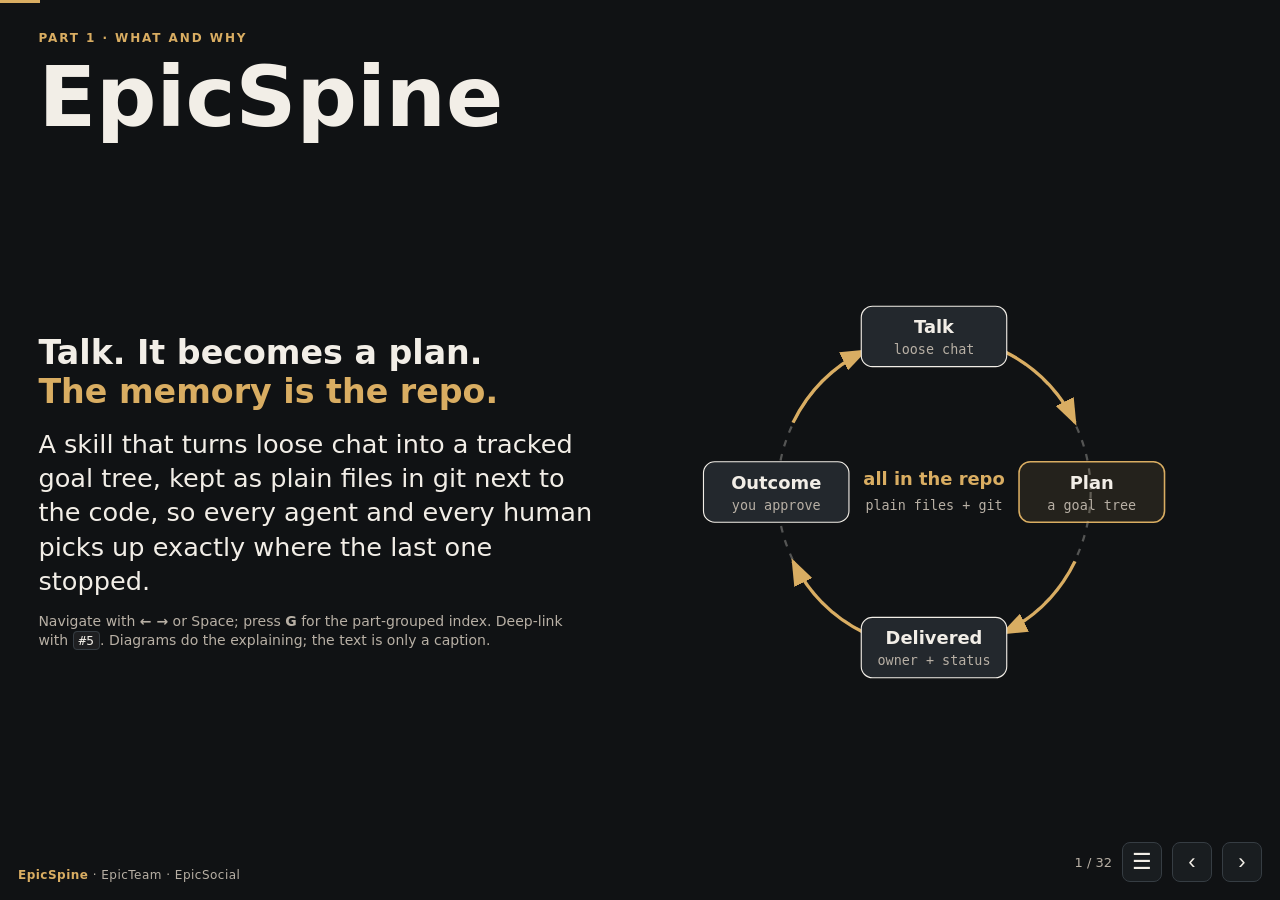
==== commit 3f49c4af: "epicspine.dev: one letter per product on logo C (E for EpicSpine, S for EpicSocial), names written a" ====
--- a/book/index.html
+++ b/book/index.html
@@ -4,6 +4,12 @@
 <meta charset="utf-8">
 <meta name="viewport" content="width=device-width,initial-scale=1">
 <title>EpicSpine: the Book</title>
+<!-- agent_team E65-S5: one letter per product on logo C (E for EpicSpine, S for EpicSocial), made by agent_team console/scripts/gen-brand.mjs -->
+<link rel="icon" href="/favicon.svg" type="image/svg+xml">
+<link rel="icon" href="/favicon-32.png" type="image/png" sizes="32x32">
+<link rel="icon" href="/favicon-16.png" type="image/png" sizes="16x16">
+<link rel="icon" href="/favicon.ico" sizes="48x48">
+<link rel="apple-touch-icon" href="/apple-touch-icon.png">
 <style>
   :root {
     --bg: #101214;
@@ -49,9 +55,7 @@
     color: var(--ink);
     font-family: var(--font-sans);
   }
-  /* E43-S5: the deck scrolls like a page, each slide one screen tall; no snap, so a short scroll stays where you left it */
-  /* every slide is on the page now, so a long path breaks instead of widening a phone */
-  .slide code { overflow-wrap: anywhere; }
+  body { overflow: hidden; }
   .progress {
     position: fixed;
     top: 0;
@@ -62,16 +66,18 @@
     background: var(--gold);
     transition: width .18s ease;
   }
-  .deck { position: relative; }
+  .deck { height: 100vh; position: relative; }
   .slide {
+    position: absolute;
+    inset: 0;
+    display: none;
+    padding: 3.4vh 3vw 72px;
+    overflow: auto;
+  }
+  .slide.active {
     display: grid;
     grid-template-rows: auto 1fr;
-    grid-template-columns: minmax(0, 1fr);
     gap: 14px;
-    min-height: 100vh;
-    min-height: 100svh;
-    padding: 3.4vh 3vw 72px;
-    border-bottom: 1px solid var(--line);
   }
   .eyebrow {
     color: var(--gold);
@@ -246,7 +252,6 @@
   .sr { stroke: var(--d-r10); } .sr2 { stroke: var(--d-r20); } .sr3 { stroke: var(--d-r30); }
   .read { color: var(--muted); font-size: 12.5px; line-height: 1.5; max-width: none; }
   .read code { font-size: 11.5px; margin-right: 4px; white-space: nowrap; }
-  @media (max-width: 900px) { .read code { white-space: normal; } }
   .read b { color: var(--gold); font-size: 11px; letter-spacing: .12em; text-transform: uppercase; margin-right: 8px; }
 
   /* Part 5 */
@@ -420,10 +425,10 @@
   }
 
   @media (max-width: 900px) {
-    .slide { padding: 32px 18px 78px; }
-    .grid.fill { flex: none; grid-auto-rows: auto; }
-    .controls { right: 10px; bottom: 10px; padding: 6px 6px 6px 12px; background: var(--bg); border: 1px solid var(--line); border-radius: 12px; }
-    .card.big { padding: 22px 20px; }
+    body { overflow: auto; }
+    .deck { height: auto; min-height: 100vh; }
+    .slide { position: static; min-height: 100vh; padding: 32px 18px 78px; }
+    .slide.active { display: grid; }
     .two, .grid, .principles, .tiles, .filemap { grid-template-columns: 1fr; }
     .row { grid-template-columns: 1fr; }
     .pill { justify-self: start; }
@@ -470,20 +475,20 @@
 <body>
 <div class="progress" id="progress"></div>
 <!-- E43-S2 (agent_team EPIC-43): the brand family's shared header line, also on team.alpha9.io and social.alpha9.io -->
-<div class="family" aria-label="The Epic family"><a href="../"><b>EpicSpine</b></a> · Epic Team · <a href="../social/">Epic Social</a></div>
+<div class="family" aria-label="The Epic family"><a href="../"><b>EpicSpine</b></a> · EpicTeam · <a href="../social/">EpicSocial</a></div>
 
 <main class="deck">
   <!-- 1 -->
-  <section class="slide active" data-part="Part 1 · Three intuitions" data-title="EpicSpine">
-    <header>
-      <div class="eyebrow">Part 1 · Three intuitions</div>
+  <section class="slide active" data-part="Part 1 · What and why" data-title="EpicSpine">
+    <header>
+      <div class="eyebrow">Part 1 · What and why</div>
       <h1>EpicSpine</h1>
     </header>
     <div class="body two">
       <div>
         <p class="cs-title-lead">Talk. It becomes a plan.<br><span>The memory is the repo.</span></p>
         <p class="lead" style="margin-top:16px">A skill that turns loose chat into a tracked goal tree, kept as plain files in git next to the code, so every agent and every human picks up exactly where the last one stopped.</p>
-        <p class="hint" style="margin-top:14px">Scroll down like a page, or step with <b>&larr; &rarr;</b> or Space; press <b>G</b> for the part-grouped index. Three plain intuitions come first; Part 5 is the technical part. Deep-link with <code>#5</code>. Diagrams do the explaining; the text is only a caption.</p>
+        <p class="hint" style="margin-top:14px">Navigate with <b>&larr; &rarr;</b> or Space; press <b>G</b> for the part-grouped index. Deep-link with <code>#5</code>. Diagrams do the explaining; the text is only a caption.</p>
       </div>
       <svg class="cs-loop" viewBox="0 0 420 420" xmlns="http://www.w3.org/2000/svg" role="img" aria-labelledby="csloop-title csloop-desc"><title id="csloop-title">One loop: talk, plan, delivery, outcome</title>
         <desc id="csloop-desc">A loop around the repo: you chat loosely, the chat becomes a goal tree, steps are delivered by agents, an outcome is written that you approve, and you talk again; every turn is written down in the repo.</desc>
@@ -511,98 +516,9 @@
     </div>
   </section>
 
-  <!-- E43-S5 (agent_team EPIC-43): three plain intuitions before the technical part -->
-  <section class="slide" data-part="Part 1 · Three intuitions" data-title="Every agent knows what it is for">
-    <header>
-      <div class="eyebrow">Part 1 · Three intuitions · binding</div>
-      <h2>Every agent knows what it is for.</h2>
-    </header>
-    <div class="body">
-      <div class="grid fill">
-        <div class="card big">
-          <span class="tag">Manager</span>
-          <h3>Plans, never builds</h3>
-          <p>Turns what you ask into a goal and steps, hands each step out, and checks what comes back.</p>
-        </div>
-        <div class="card big">
-          <span class="tag">Writer</span>
-          <h3>Drafts, then waits</h3>
-          <p>Writes in your voice from the research it was given, and stops for your yes before anything goes out.</p>
-        </div>
-        <div class="card big">
-          <span class="tag">Reviewer</span>
-          <h3>Checks against the goal</h3>
-          <p>Judges the work by the done means you agreed, not by taste, and says why in one line.</p>
-        </div>
-      </div>
-      <div class="callout">
-        <p>Before it acts, each agent <b>binds</b>: it reads its goal, where things stand and the rules you taught it. That is where its clarity comes from.</p>
-      </div>
-    </div>
-  </section>
-
-  <section class="slide" data-part="Part 1 · Three intuitions" data-title="It goes as far as the code can">
-    <header>
-      <div class="eyebrow">Part 1 · Three intuitions · relentless</div>
-      <h2>It goes as far as the code can.</h2>
-    </header>
-    <div class="body">
-      <div class="grid fill">
-        <div class="card big">
-          <span class="tag">Keeps going</span>
-          <h3>Step after step</h3>
-          <p>When one step is verified, the next one starts. Nobody has to remember to ask.</p>
-        </div>
-        <div class="card big">
-          <span class="tag">Unsticks itself</span>
-          <h3>Wakes find what stalled</h3>
-          <p>A worker stops, a lease runs out, a test turns red. A scheduled wake notices and starts it again.</p>
-        </div>
-        <div class="card big">
-          <span class="tag">Stops for you</span>
-          <h3>Only where you matter</h3>
-          <p>A decision, a look at something live, a yes to publish. Everything else is already done when you arrive.</p>
-        </div>
-      </div>
-      <div class="callout">
-        <p>You are needed <b>only where a step truly needs a person</b>. The rest of the way, the team does not wait.</p>
-      </div>
-    </div>
-  </section>
-
-  <section class="slide" data-part="Part 1 · Three intuitions" data-title="Ask once. Everyone pushes for it">
-    <header>
-      <div class="eyebrow">Part 1 · Three intuitions · together</div>
-      <h2>Ask once. Everyone pushes for it.</h2>
-    </header>
-    <div class="body">
-      <div class="grid fill">
-        <div class="card big">
-          <span class="tag">You ask</span>
-          <h3>Say it loosely</h3>
-          <p>“Google sign-in before Friday, and don’t break email login.” That is enough to start.</p>
-        </div>
-        <div class="card big">
-          <span class="tag">They conspire</span>
-          <h3>Everyone takes a side</h3>
-          <p>The manager plans, workers build, the reviewer checks. Each one pushes the same goal from where it stands.</p>
-        </div>
-        <div class="card big">
-          <span class="tag">The line moves</span>
-          <h3>You see where it is</h3>
-          <p>The goal file says what is done, what is running and what waits on you, at any hour.</p>
-        </div>
-      </div>
-      <div class="callout">
-        <p>It feels like <b>summoning people who want what you want</b> and keep moving the line forward with you.</p>
-      </div>
-    </div>
-  </section>
-
-
-  <section class="slide" data-part="Part 2 · What and why" data-title="Agents lose the plot">
-    <header>
-      <div class="eyebrow">Part 2 · What and why · why</div>
+  <section class="slide" data-part="Part 1 · What and why" data-title="Agents lose the plot">
+    <header>
+      <div class="eyebrow">Part 1 · What and why · why</div>
       <h2>Agents lose the plot between chats.</h2>
     </header>
     <div class="body">
@@ -629,9 +545,9 @@
     </div>
   </section>
 
-  <section class="slide" data-part="Part 2 · What and why" data-title="Talk. It becomes a plan.">
-    <header>
-      <div class="eyebrow">Part 2 · What and why · idea 1</div>
+  <section class="slide" data-part="Part 1 · What and why" data-title="Talk. It becomes a plan.">
+    <header>
+      <div class="eyebrow">Part 1 · What and why · idea 1</div>
       <h2 class="cs-h">Talk. It becomes a plan.</h2>
       <p class="cs-sub">Say it loosely. It is structured for you into goals that are tracked and delivered.</p>
     </header>
@@ -680,9 +596,9 @@
     </div>
   </section>
 
-  <section class="slide" data-part="Part 2 · What and why" data-title="The memory is the repo.">
-    <header>
-      <div class="eyebrow">Part 2 · What and why · idea 2</div>
+  <section class="slide" data-part="Part 1 · What and why" data-title="The memory is the repo.">
+    <header>
+      <div class="eyebrow">Part 1 · What and why · idea 2</div>
       <h2 class="cs-h">The memory is the repo.</h2>
       <p class="cs-sub">Goals, status, decisions and lessons are plain files, committed in git next to the code.</p>
     </header>
@@ -737,9 +653,9 @@
     </div>
   </section>
 
-  <section class="slide" data-part="Part 2 · What and why" data-title="One living spine">
-    <header>
-      <div class="eyebrow">Part 2 · What and why · the file under both ideas</div>
+  <section class="slide" data-part="Part 1 · What and why" data-title="One living spine">
+    <header>
+      <div class="eyebrow">Part 1 · What and why · the file under both ideas</div>
       <h2>One living spine carries intent; everything else carries detail.</h2>
     </header>
     <div class="body">
@@ -791,9 +707,9 @@
     </div>
   </section>
 
-  <section class="slide" data-part="Part 2 · What and why" data-title="The core loop">
-    <header>
-      <div class="eyebrow">Part 2 · What and why · the cycle</div>
+  <section class="slide" data-part="Part 1 · What and why" data-title="The core loop">
+    <header>
+      <div class="eyebrow">Part 1 · What and why · the cycle</div>
       <h2>Intent to issues to proof to Book, then round again.</h2>
     </header>
     <div class="body">
@@ -868,9 +784,9 @@
     </div>
   </section>
 
-  <section class="slide" data-part="Part 3 · Basic principles" data-title="The core principles">
-    <header>
-      <div class="eyebrow">Part 3 · Basic principles</div>
+  <section class="slide" data-part="Part 2 · Basic principles" data-title="The core principles">
+    <header>
+      <div class="eyebrow">Part 2 · Basic principles</div>
       <h2>Eight principles everything else follows from.</h2>
     </header>
     <div class="body">
@@ -890,47 +806,47 @@
     </div>
   </section>
 
-  <section class="slide" data-part="Part 4 · Feature map" data-title="Feature map">
-    <header>
-      <div class="eyebrow">Part 4 · Feature map</div>
+  <section class="slide" data-part="Part 3 · Feature map" data-title="Feature map">
+    <header>
+      <div class="eyebrow">Part 3 · Feature map</div>
       <h2>Everything the skill does, and where to dig in.</h2>
     </header>
     <div class="body">
       <div class="tiles">
-        <a class="tile" href="#6"><strong>Talk becomes a plan</strong><span>Chat structured into a goal tree.</span><span class="go">Idea 1 &rarr;</span></a>
-        <a class="tile" href="#7"><strong>The memory is the repo</strong><span>Plain files in git; bind and know.</span><span class="go">Idea 2 &rarr;</span></a>
-        <a class="tile" href="#9"><strong>Core loop</strong><span>Intent, issues, proof, Book.</span><span class="go">Loop &rarr;</span></a>
-        <a class="tile" href="#8"><strong>Spine model</strong><span>One intent; authority by artifact.</span><span class="go">Surfaces &rarr;</span></a>
-        <a class="tile" href="#12"><strong>Profiles: compact / full</strong><span>Document size control.</span><span class="go">Anatomy &rarr;</span></a>
-        <a class="tile" href="#12"><strong>Dialect v1 / v2</strong><span>Acceptance workflow; SHIP / HARDEN.</span><span class="go">Anatomy &rarr;</span></a>
-        <a class="tile" href="#13"><strong>Hierarchy + rollups</strong><span>Root to child; one level up.</span><span class="go">Hierarchy &rarr;</span></a>
-        <a class="tile" href="#14"><strong>Bind path</strong><span>AGENTS.md, root spine, branch spine.</span><span class="go">Bind &rarr;</span></a>
-        <a class="tile" href="#15"><strong>Roles + dispatch</strong><span>Manager and worker; who writes where.</span><span class="go">Roles &rarr;</span></a>
-        <a class="tile" href="#16"><strong>Dispatch profile</strong><span>Ask once, record it, reuse it.</span><span class="go">Profile &rarr;</span></a>
-        <a class="tile" href="#17"><strong>Ask-first + ready frontier</strong><span>Settle forks, then launch.</span><span class="go">Dispatch &rarr;</span></a>
-        <a class="tile" href="#18"><strong>Git doctrine</strong><span>Worktree, ff-only, revert on red.</span><span class="go">Git &rarr;</span></a>
-        <a class="tile" href="#19"><strong>Two-axis verification</strong><span>Standards and spec.</span><span class="go">Verify &rarr;</span></a>
-        <a class="tile" href="#20"><strong>Learnings</strong><span>Explicit, scoped memory.</span><span class="go">Learnings &rarr;</span></a>
-        <a class="tile" href="#21"><strong>Validation tooling</strong><span>Structural and graph checks.</span><span class="go">Tooling &rarr;</span></a>
-        <a class="tile" href="#22"><strong>Hygiene + sweeps</strong><span>Clean as you go.</span><span class="go">Hygiene &rarr;</span></a>
-        <a class="tile" href="#23"><strong>Skill install</strong><span>One hub, linked per harness.</span><span class="go">Install &rarr;</span></a>
-        <a class="tile" href="#24"><strong>Always-on bind</strong><span>A bind line on every harness.</span><span class="go">Always on &rarr;</span></a>
-        <a class="tile" href="#25"><strong>Skill updates</strong><span>Freshness by content, at bind.</span><span class="go">Updates &rarr;</span></a>
-        <a class="tile" href="#26"><strong>Book companion</strong><span>Chapters, leaves, contract.</span><span class="go">Book &rarr;</span></a>
-        <a class="tile" href="#28"><strong>Shortlists + HTML serving</strong><span>JSON to table-first page on 127.0.0.1.</span><span class="go">Shortlists &rarr;</span></a>
-        <a class="tile" href="#29"><strong>Ticket backends</strong><span>GitHub default; local files.</span><span class="go">Backends &rarr;</span></a>
-        <a class="tile" href="#30"><strong>Ticket lifecycle</strong><span>Draft to done, plus two off-path states.</span><span class="go">Lifecycle &rarr;</span></a>
-        <a class="tile" href="#31"><strong>Draft until stamped ready</strong><span>Only the user readies; the repo delivers itself.</span><span class="go">Stamp &rarr;</span></a>
-        <a class="tile" href="#32"><strong>One task end to end</strong><span>Goal to merged and recorded.</span><span class="go">Sequence &rarr;</span></a>
-        <a class="tile" href="#21"><strong>Migration</strong><span>Full to compact, hash-gated.</span><span class="go">Tooling &rarr;</span></a>
-        <a class="tile" href="#33"><strong>Dogfood invariant</strong><span>Skill, spine and Book move together.</span><span class="go">One repo &rarr;</span></a>
+        <a class="tile" href="#3"><strong>Talk becomes a plan</strong><span>Chat structured into a goal tree.</span><span class="go">Idea 1 &rarr;</span></a>
+        <a class="tile" href="#4"><strong>The memory is the repo</strong><span>Plain files in git; bind and know.</span><span class="go">Idea 2 &rarr;</span></a>
+        <a class="tile" href="#6"><strong>Core loop</strong><span>Intent, issues, proof, Book.</span><span class="go">Loop &rarr;</span></a>
+        <a class="tile" href="#5"><strong>Spine model</strong><span>One intent; authority by artifact.</span><span class="go">Surfaces &rarr;</span></a>
+        <a class="tile" href="#9"><strong>Profiles: compact / full</strong><span>Document size control.</span><span class="go">Anatomy &rarr;</span></a>
+        <a class="tile" href="#9"><strong>Dialect v1 / v2</strong><span>Acceptance workflow; SHIP / HARDEN.</span><span class="go">Anatomy &rarr;</span></a>
+        <a class="tile" href="#10"><strong>Hierarchy + rollups</strong><span>Root to child; one level up.</span><span class="go">Hierarchy &rarr;</span></a>
+        <a class="tile" href="#11"><strong>Bind path</strong><span>AGENTS.md, root spine, branch spine.</span><span class="go">Bind &rarr;</span></a>
+        <a class="tile" href="#12"><strong>Roles + dispatch</strong><span>Manager and worker; who writes where.</span><span class="go">Roles &rarr;</span></a>
+        <a class="tile" href="#13"><strong>Dispatch profile</strong><span>Ask once, record it, reuse it.</span><span class="go">Profile &rarr;</span></a>
+        <a class="tile" href="#14"><strong>Ask-first + ready frontier</strong><span>Settle forks, then launch.</span><span class="go">Dispatch &rarr;</span></a>
+        <a class="tile" href="#15"><strong>Git doctrine</strong><span>Worktree, ff-only, revert on red.</span><span class="go">Git &rarr;</span></a>
+        <a class="tile" href="#16"><strong>Two-axis verification</strong><span>Standards and spec.</span><span class="go">Verify &rarr;</span></a>
+        <a class="tile" href="#17"><strong>Learnings</strong><span>Explicit, scoped memory.</span><span class="go">Learnings &rarr;</span></a>
+        <a class="tile" href="#18"><strong>Validation tooling</strong><span>Structural and graph checks.</span><span class="go">Tooling &rarr;</span></a>
+        <a class="tile" href="#19"><strong>Hygiene + sweeps</strong><span>Clean as you go.</span><span class="go">Hygiene &rarr;</span></a>
+        <a class="tile" href="#20"><strong>Skill install</strong><span>One hub, linked per harness.</span><span class="go">Install &rarr;</span></a>
+        <a class="tile" href="#21"><strong>Always-on bind</strong><span>A bind line on every harness.</span><span class="go">Always on &rarr;</span></a>
+        <a class="tile" href="#22"><strong>Skill updates</strong><span>Freshness by content, at bind.</span><span class="go">Updates &rarr;</span></a>
+        <a class="tile" href="#23"><strong>Book companion</strong><span>Chapters, leaves, contract.</span><span class="go">Book &rarr;</span></a>
+        <a class="tile" href="#25"><strong>Shortlists + HTML serving</strong><span>JSON to table-first page on 127.0.0.1.</span><span class="go">Shortlists &rarr;</span></a>
+        <a class="tile" href="#26"><strong>Ticket backends</strong><span>GitHub default; local files.</span><span class="go">Backends &rarr;</span></a>
+        <a class="tile" href="#27"><strong>Ticket lifecycle</strong><span>Draft to done, plus two off-path states.</span><span class="go">Lifecycle &rarr;</span></a>
+        <a class="tile" href="#28"><strong>Draft until stamped ready</strong><span>Only the user readies; the repo delivers itself.</span><span class="go">Stamp &rarr;</span></a>
+        <a class="tile" href="#29"><strong>One task end to end</strong><span>Goal to merged and recorded.</span><span class="go">Sequence &rarr;</span></a>
+        <a class="tile" href="#18"><strong>Migration</strong><span>Full to compact, hash-gated.</span><span class="go">Tooling &rarr;</span></a>
+        <a class="tile" href="#30"><strong>Dogfood invariant</strong><span>Skill, spine and Book move together.</span><span class="go">One repo &rarr;</span></a>
       </div>
     </div>
   </section>
 
-  <section class="slide" data-part="Part 5 · How it works, technically" data-title="Anatomy of a spine">
-    <header>
-      <div class="eyebrow">Part 5 · How it works, technically · 1 of 20</div>
+  <section class="slide" data-part="Part 4 · How it works" data-title="Anatomy of a spine">
+    <header>
+      <div class="eyebrow">Part 4 · How it works · 1 of 20</div>
       <h2>A spine is small on purpose.</h2>
     </header>
     <div class="body">
@@ -1005,9 +921,9 @@
     </div>
   </section>
 
-  <section class="slide" data-part="Part 5 · How it works, technically" data-title="Root, children, rollups">
-    <header>
-      <div class="eyebrow">Part 5 · How it works, technically · 2 of 20</div>
+  <section class="slide" data-part="Part 4 · How it works" data-title="Root, children, rollups">
+    <header>
+      <div class="eyebrow">Part 4 · How it works · 2 of 20</div>
       <h2>One root. Children own local truth.</h2>
     </header>
     <div class="body">
@@ -1079,9 +995,9 @@
     </div>
   </section>
 
-  <section class="slide" data-part="Part 5 · How it works, technically" data-title="Bind first, read three hops">
-    <header>
-      <div class="eyebrow">Part 5 · How it works, technically · 3 of 20</div>
+  <section class="slide" data-part="Part 4 · How it works" data-title="Bind first, read three hops">
+    <header>
+      <div class="eyebrow">Part 4 · How it works · 3 of 20</div>
       <h2>Bind first. Then read three hops.</h2>
     </header>
     <div class="body">
@@ -1160,9 +1076,9 @@
     </div>
   </section>
 
-  <section class="slide" data-part="Part 5 · How it works, technically" data-title="Roles and dispatch">
-    <header>
-      <div class="eyebrow">Part 5 · How it works, technically · 4 of 20</div>
+  <section class="slide" data-part="Part 4 · How it works" data-title="Roles and dispatch">
+    <header>
+      <div class="eyebrow">Part 4 · How it works · 4 of 20</div>
       <h2>Independence comes from fresh context.</h2>
     </header>
     <div class="body">
@@ -1251,9 +1167,9 @@
     </div>
   </section>
 
-  <section class="slide" data-part="Part 5 · How it works, technically" data-title="Which worker runs the task">
-    <header>
-      <div class="eyebrow">Part 5 · How it works, technically · 5 of 20</div>
+  <section class="slide" data-part="Part 4 · How it works" data-title="Which worker runs the task">
+    <header>
+      <div class="eyebrow">Part 4 · How it works · 5 of 20</div>
       <h2>Task instruction beats repo profile beats default.</h2>
     </header>
     <div class="body">
@@ -1307,9 +1223,9 @@
     </div>
   </section>
 
-  <section class="slide" data-part="Part 5 · How it works, technically" data-title="Ask first, then dispatch">
-    <header>
-      <div class="eyebrow">Part 5 · How it works, technically · 6 of 20</div>
+  <section class="slide" data-part="Part 4 · How it works" data-title="Ask first, then dispatch">
+    <header>
+      <div class="eyebrow">Part 4 · How it works · 6 of 20</div>
       <h2>Settle the forks. Launch only the ready frontier.</h2>
     </header>
     <div class="body">
@@ -1390,9 +1306,9 @@
     </div>
   </section>
 
-  <section class="slide" data-part="Part 5 · How it works, technically" data-title="Git lanes">
-    <header>
-      <div class="eyebrow">Part 5 · How it works, technically · 7 of 20</div>
+  <section class="slide" data-part="Part 4 · How it works" data-title="Git lanes">
+    <header>
+      <div class="eyebrow">Part 4 · How it works · 7 of 20</div>
       <h2>Stay in main. Isolate execution. Merge verified.</h2>
     </header>
     <div class="body">
@@ -1480,9 +1396,9 @@
     </div>
   </section>
 
-  <section class="slide" data-part="Part 5 · How it works, technically" data-title="Two-axis verification">
-    <header>
-      <div class="eyebrow">Part 5 · How it works, technically · 8 of 20</div>
+  <section class="slide" data-part="Part 4 · How it works" data-title="Two-axis verification">
+    <header>
+      <div class="eyebrow">Part 4 · How it works · 8 of 20</div>
       <h2>Verify on two axes before anything merges.</h2>
     </header>
     <div class="body">
@@ -1542,9 +1458,9 @@
     </div>
   </section>
 
-  <section class="slide" data-part="Part 5 · How it works, technically" data-title="Operating Learnings">
-    <header>
-      <div class="eyebrow">Part 5 · How it works, technically · 9 of 20</div>
+  <section class="slide" data-part="Part 4 · How it works" data-title="Operating Learnings">
+    <header>
+      <div class="eyebrow">Part 4 · How it works · 9 of 20</div>
       <h2>Memory, at the depth where it applies.</h2>
     </header>
     <div class="body">
@@ -1607,9 +1523,9 @@
     </div>
   </section>
 
-  <section class="slide" data-part="Part 5 · How it works, technically" data-title="Validation and tooling">
-    <header>
-      <div class="eyebrow">Part 5 · How it works, technically · 10 of 20</div>
+  <section class="slide" data-part="Part 4 · How it works" data-title="Validation and tooling">
+    <header>
+      <div class="eyebrow">Part 4 · How it works · 10 of 20</div>
       <h2>Documents have a contract. Checks prove it.</h2>
     </header>
     <div class="body">
@@ -1678,9 +1594,9 @@
     </div>
   </section>
 
-  <section class="slide" data-part="Part 5 · How it works, technically" data-title="Hygiene and resumability">
-    <header>
-      <div class="eyebrow">Part 5 · How it works, technically · 11 of 20</div>
+  <section class="slide" data-part="Part 4 · How it works" data-title="Hygiene and resumability">
+    <header>
+      <div class="eyebrow">Part 4 · How it works · 11 of 20</div>
       <h2>Leave the repo clean and the next agent a map.</h2>
     </header>
     <div class="body">
@@ -1755,9 +1671,9 @@
     </div>
   </section>
 
-  <section class="slide" data-part="Part 5 · How it works, technically" data-title="Skill install">
-    <header>
-      <div class="eyebrow">Part 5 · How it works, technically · 12 of 20</div>
+  <section class="slide" data-part="Part 4 · How it works" data-title="Skill install">
+    <header>
+      <div class="eyebrow">Part 4 · How it works · 12 of 20</div>
       <h2>One source, installed once, linked everywhere.</h2>
     </header>
     <div class="body">
@@ -1830,9 +1746,9 @@
     </div>
   </section>
 
-  <section class="slide" data-part="Part 5 · How it works, technically" data-title="Always-on bind">
-    <header>
-      <div class="eyebrow">Part 5 · How it works, technically · 13 of 20</div>
+  <section class="slide" data-part="Part 4 · How it works" data-title="Always-on bind">
+    <header>
+      <div class="eyebrow">Part 4 · How it works · 13 of 20</div>
       <h2>Bound on the first reply, on every harness.</h2>
     </header>
     <div class="body">
@@ -1903,9 +1819,9 @@
     </div>
   </section>
 
-  <section class="slide" data-part="Part 5 · How it works, technically" data-title="Skill updates at bind">
-    <header>
-      <div class="eyebrow">Part 5 · How it works, technically · 14 of 20</div>
+  <section class="slide" data-part="Part 4 · How it works" data-title="Skill updates at bind">
+    <header>
+      <div class="eyebrow">Part 4 · How it works · 14 of 20</div>
       <h2>Freshness is checked by content, once a day.</h2>
     </header>
     <div class="body">
@@ -1994,9 +1910,9 @@
     </div>
   </section>
 
-  <section class="slide" data-part="Part 5 · How it works, technically" data-title="The Book companion">
-    <header>
-      <div class="eyebrow">Part 5 · How it works, technically · 15 of 20</div>
+  <section class="slide" data-part="Part 4 · How it works" data-title="The Book companion">
+    <header>
+      <div class="eyebrow">Part 4 · How it works · 15 of 20</div>
       <h2>The spine owns development. The Book owns understanding.</h2>
     </header>
     <div class="body">
@@ -2073,9 +1989,9 @@
     </div>
   </section>
 
-  <section class="slide" data-part="Part 5 · How it works, technically" data-title="The Book contract">
-    <header>
-      <div class="eyebrow">Part 5 · How it works, technically · 16 of 20</div>
+  <section class="slide" data-part="Part 4 · How it works" data-title="The Book contract">
+    <header>
+      <div class="eyebrow">Part 4 · How it works · 16 of 20</div>
       <h2>Declare it once. Every bound agent then authors.</h2>
     </header>
     <div class="body">
@@ -2154,9 +2070,9 @@
     </div>
   </section>
 
-  <section class="slide" data-part="Part 5 · How it works, technically" data-title="Shortlists">
-    <header>
-      <div class="eyebrow">Part 5 · How it works, technically · 17 of 20</div>
+  <section class="slide" data-part="Part 4 · How it works" data-title="Shortlists">
+    <header>
+      <div class="eyebrow">Part 4 · How it works · 17 of 20</div>
       <h2>A shortlist is a first-class deliverable.</h2>
     </header>
     <div class="body">
@@ -2242,9 +2158,9 @@
     </div>
   </section>
 
-  <section class="slide" data-part="Part 5 · How it works, technically" data-title="Ticket backends">
-    <header>
-      <div class="eyebrow">Part 5 · How it works, technically · 18 of 20</div>
+  <section class="slide" data-part="Part 4 · How it works" data-title="Ticket backends">
+    <header>
+      <div class="eyebrow">Part 4 · How it works · 18 of 20</div>
       <h2>GitHub by default. Local files when declared.</h2>
     </header>
     <div class="body">
@@ -2305,9 +2221,9 @@
     </div>
   </section>
 
-  <section class="slide" data-part="Part 5 · How it works, technically" data-title="Ticket lifecycle">
-    <header>
-      <div class="eyebrow">Part 5 · How it works, technically · 19 of 20</div>
+  <section class="slide" data-part="Part 4 · How it works" data-title="Ticket lifecycle">
+    <header>
+      <div class="eyebrow">Part 4 · How it works · 19 of 20</div>
       <h2>A ticket moves from draft to done on evidence.</h2>
     </header>
     <div class="body">
@@ -2404,9 +2320,9 @@
     </div>
   </section>
 
-  <section class="slide" data-part="Part 5 · How it works, technically" data-title="Draft until stamped ready">
-    <header>
-      <div class="eyebrow">Part 5 · How it works, technically · 20 of 20</div>
+  <section class="slide" data-part="Part 4 · How it works" data-title="Draft until stamped ready">
+    <header>
+      <div class="eyebrow">Part 4 · How it works · 20 of 20</div>
       <h2>Draft until stamped ready: the repo delivers itself.</h2>
     </header>
     <div class="body">
@@ -2423,9 +2339,9 @@
     </div>
   </section>
 
-  <section class="slide" data-part="Part 6 · Putting it together" data-title="One task, end to end">
-    <header>
-      <div class="eyebrow">Part 6 · Putting it together · 1 of 4</div>
+  <section class="slide" data-part="Part 5 · Putting it together" data-title="One task, end to end">
+    <header>
+      <div class="eyebrow">Part 5 · Putting it together · 1 of 4</div>
       <h2>One full task, goal to merged and recorded.</h2>
     </header>
     <div class="body">
@@ -2493,9 +2409,9 @@
     </div>
   </section>
 
-  <section class="slide" data-part="Part 6 · Putting it together" data-title="Skill, spine, Book: one repo">
-    <header>
-      <div class="eyebrow">Part 6 · Putting it together · 2 of 4</div>
+  <section class="slide" data-part="Part 5 · Putting it together" data-title="Skill, spine, Book: one repo">
+    <header>
+      <div class="eyebrow">Part 5 · Putting it together · 2 of 4</div>
       <h2>This repo is the skill, its own spine, and its own Book.</h2>
     </header>
     <div class="body">
@@ -2546,9 +2462,9 @@
     </div>
   </section>
 
-  <section class="slide" data-part="Part 6 · Putting it together" data-title="How divergence is caught">
-    <header>
-      <div class="eyebrow">Part 6 · Putting it together · 3 of 4</div>
+  <section class="slide" data-part="Part 5 · Putting it together" data-title="How divergence is caught">
+    <header>
+      <div class="eyebrow">Part 5 · Putting it together · 3 of 4</div>
       <h2>Three surfaces, three checks, one final gate.</h2>
     </header>
     <div class="body">
@@ -2620,9 +2536,9 @@
     </div>
   </section>
 
-  <section class="slide" data-part="Part 6 · Putting it together" data-title="Where to go next">
-    <header>
-      <div class="eyebrow">Part 6 · Putting it together · 4 of 4</div>
+  <section class="slide" data-part="Part 5 · Putting it together" data-title="Where to go next">
+    <header>
+      <div class="eyebrow">Part 5 · Putting it together · 4 of 4</div>
       <h2>Read the source, not the summary.</h2>
     </header>
     <div class="body two" style="align-items:start">
@@ -2711,7 +2627,7 @@
 </main>
 
 <div class="controls" role="group" aria-label="Slide navigation">
-  <span id="counter">1 / 35</span>
+  <span id="counter">1 / 32</span>
   <button type="button" id="index-btn" aria-label="Slide index" aria-expanded="false" title="Slide index (g)">&#9776;</button>
   <button type="button" id="prev" aria-label="Previous slide" title="Previous (left arrow)">&lsaquo;</button>
   <button type="button" id="next" aria-label="Next slide" title="Next (right arrow)">&rsaquo;</button>
@@ -2766,37 +2682,24 @@
       indexList.appendChild(li);
     });
 
-    // E43-S5 (agent_team EPIC-43): the deck is one page; show() scrolls to a slide and mark() follows the scroll.
-    function mark(n) {
-      if (n === index && counter.textContent.indexOf(String(n + 1) + " /") === 0) { return; }
-      index = n;
-      slides.forEach(function (slide, i) { slide.classList.toggle("active", i === index); });
+    function show(n) {
+      index = Math.max(0, Math.min(slides.length - 1, n));
+      slides.forEach(function (slide, i) {
+        slide.classList.toggle("active", i === index);
+      });
       counter.textContent = (index + 1) + " / " + slides.length;
       progress.style.width = (((index + 1) / slides.length) * 100) + "%";
-      if (window.history && history.replaceState) { history.replaceState(null, "", "#" + (index + 1)); }
+      slides[index].scrollTop = 0;
+      if (window.history && history.replaceState) {
+        history.replaceState(null, "", "#" + (index + 1));
+      } else {
+        window.location.hash = String(index + 1);
+      }
       var items = indexList.querySelectorAll("li:not(.idx-part)");
       Array.prototype.forEach.call(items, function (li, i) {
         li.classList.toggle("current", i === index);
       });
     }
-    function show(n, instant) {
-      n = Math.max(0, Math.min(slides.length - 1, n));
-      var top = slides[n].getBoundingClientRect().top + window.scrollY;
-      var still = instant || window.matchMedia("(prefers-reduced-motion: reduce)").matches;
-      window.scrollTo({ top: top, behavior: still ? "instant" : "smooth" });
-      mark(n);
-    }
-    function inView() {
-      var y = window.innerHeight * 0.4, best = 0;
-      slides.forEach(function (slide, i) { if (slide.getBoundingClientRect().top <= y) { best = i; } });
-      return best;
-    }
-    var ticking = false;
-    window.addEventListener("scroll", function () {
-      if (ticking) { return; }
-      ticking = true;
-      requestAnimationFrame(function () { ticking = false; mark(inView()); });
-    }, { passive: true });
 
     function openIndex() {
       indexPanel.classList.add("open");
@@ -2820,11 +2723,10 @@
 
     window.addEventListener("keydown", function (e) {
       var k = e.key;
-      if (e.altKey || e.ctrlKey || e.metaKey) { return; }
-      if (k === "ArrowRight" || k === "PageDown" || (k === " " && !e.shiftKey) || k === "Spacebar") {
-        e.preventDefault(); show(inView() + 1);
-      } else if (k === "ArrowLeft" || k === "PageUp" || (k === " " && e.shiftKey)) {
-        e.preventDefault(); show(inView() - 1);
+      if (k === "ArrowRight" || k === "PageDown" || k === " " || k === "Spacebar") {
+        e.preventDefault(); show(index + 1);
+      } else if (k === "ArrowLeft" || k === "PageUp") {
+        e.preventDefault(); show(index - 1);
       } else if (k === "Home") {
         e.preventDefault(); show(0);
       } else if (k === "End") {
@@ -2836,27 +2738,42 @@
       }
     });
 
-    // E43-S1 made the wheel and a swipe flip slides; E43-S5 lets them scroll the page instead,
-    // and a sideways swipe on a phone still steps one slide.
+    // E43-S1 (agent_team EPIC-43): scrolling and swiping flip slides; a tall slide scrolls first, then flips at its edge.
+    var lock = 0;
+    function atEdge(slide, dir) {
+      if (dir > 0) { return slide.scrollTop + slide.clientHeight >= slide.scrollHeight - 2; }
+      return slide.scrollTop <= 0;
+    }
+    function flip(dir) {
+      var now = Date.now();
+      if (now < lock || !atEdge(slides[index], dir)) { return false; }
+      lock = now + 650;
+      show(index + dir);
+      return true;
+    }
+    window.addEventListener("wheel", function (e) {
+      if (indexPanel.classList.contains("open") || e.ctrlKey || Math.abs(e.deltaY) < 12) { return; }
+      flip(e.deltaY > 0 ? 1 : -1);
+    }, { passive: true });
     var touchX = null, touchY = null;
     window.addEventListener("touchstart", function (e) {
       touchX = e.touches[0].clientX; touchY = e.touches[0].clientY;
     }, { passive: true });
     window.addEventListener("touchend", function (e) {
-      if (touchX === null || indexPanel.classList.contains("open")) { return; }
+      if (touchY === null || indexPanel.classList.contains("open")) { return; }
       var dx = e.changedTouches[0].clientX - touchX, dy = e.changedTouches[0].clientY - touchY;
       touchX = touchY = null;
-      if (Math.abs(dx) > 60 && Math.abs(dx) > Math.abs(dy) * 2) { show(inView() + (dx < 0 ? 1 : -1)); }
+      if (Math.abs(dx) > 50 && Math.abs(dx) > Math.abs(dy) * 1.5) { lock = 0; flip(dx < 0 ? 1 : -1); }
+      else if (Math.abs(dy) > 50) { flip(dy < 0 ? 1 : -1); }
     }, { passive: true });
 
     window.addEventListener("hashchange", function () {
       var n = parseInt(window.location.hash.replace("#", ""), 10);
-      if (!isNaN(n) && n - 1 !== index) { show(n - 1); }
+      if (!isNaN(n)) { show(n - 1); }
     });
 
     var start = parseInt(window.location.hash.replace("#", ""), 10);
-    index = -1;
-    if (isNaN(start) || start <= 1) { mark(0); } else { show(start - 1, true); }
+    show(isNaN(start) ? 0 : start - 1);
   })();
 </script>
 </body>
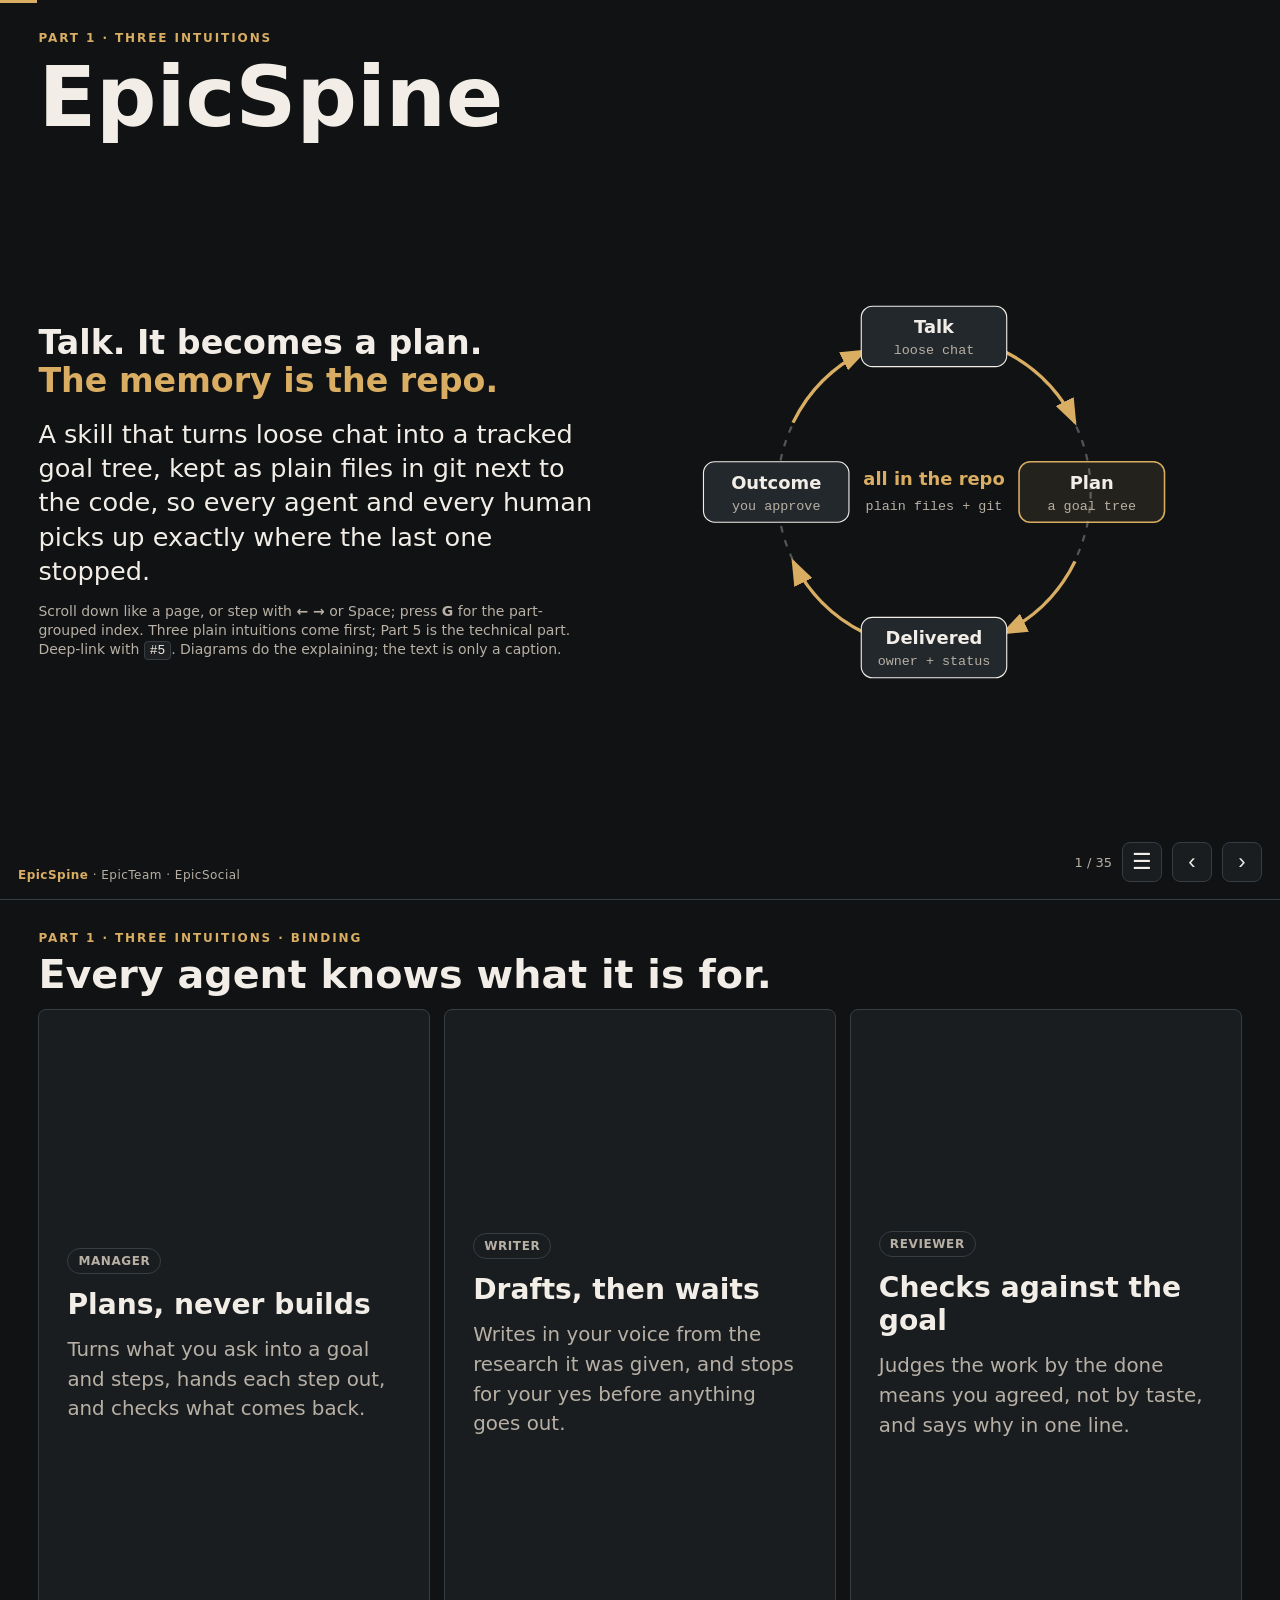
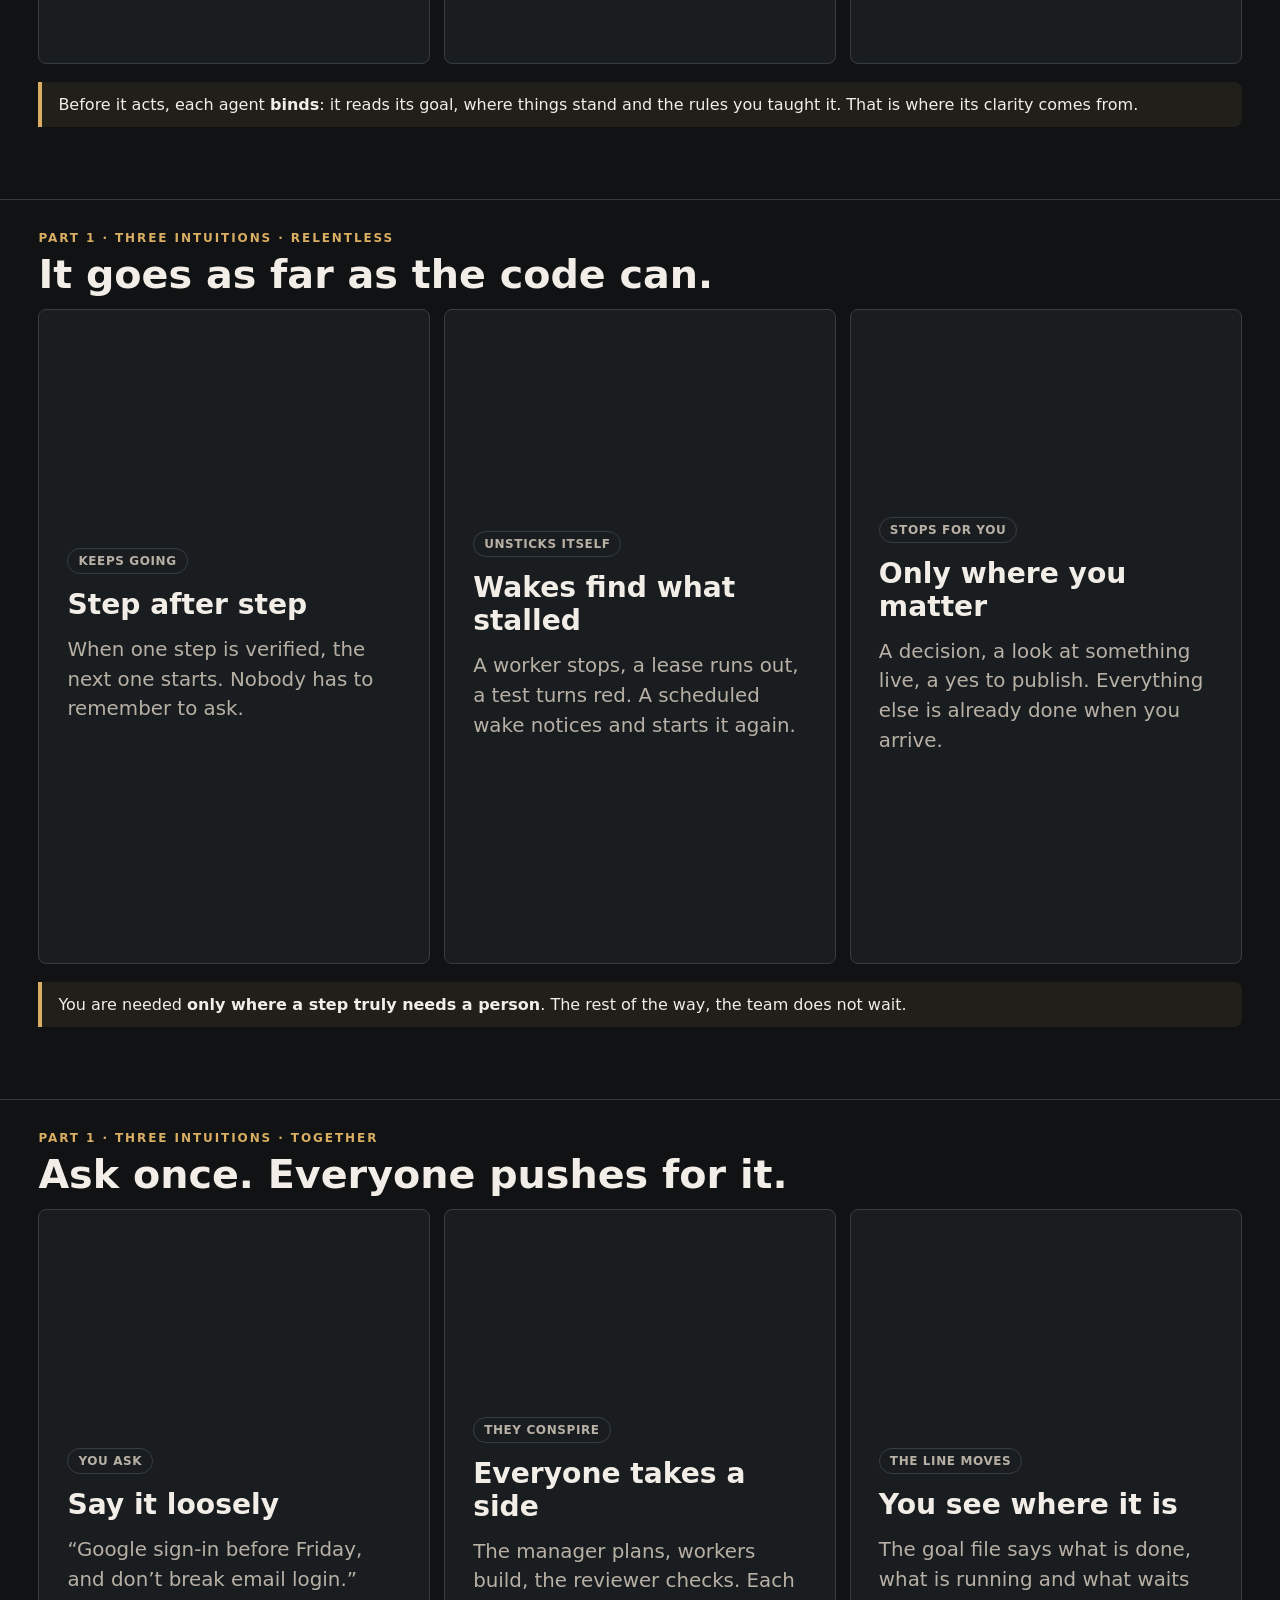
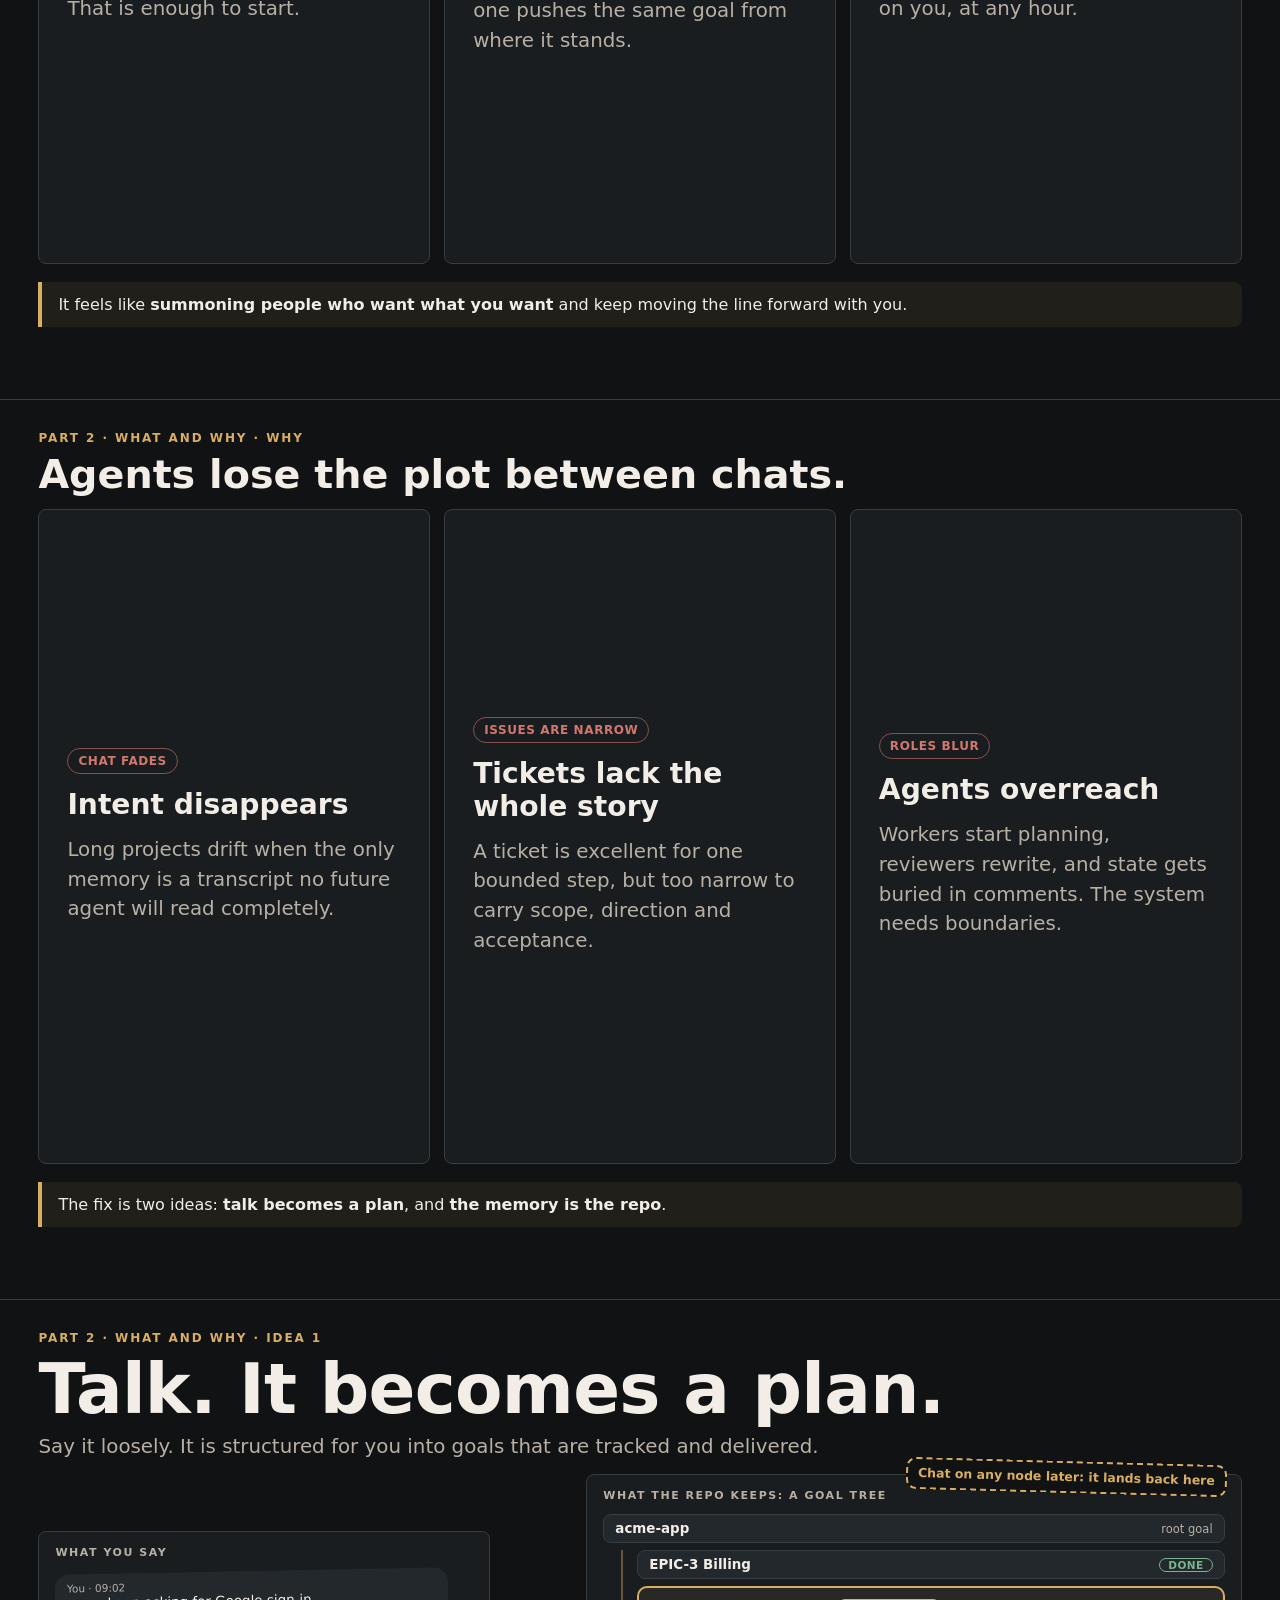
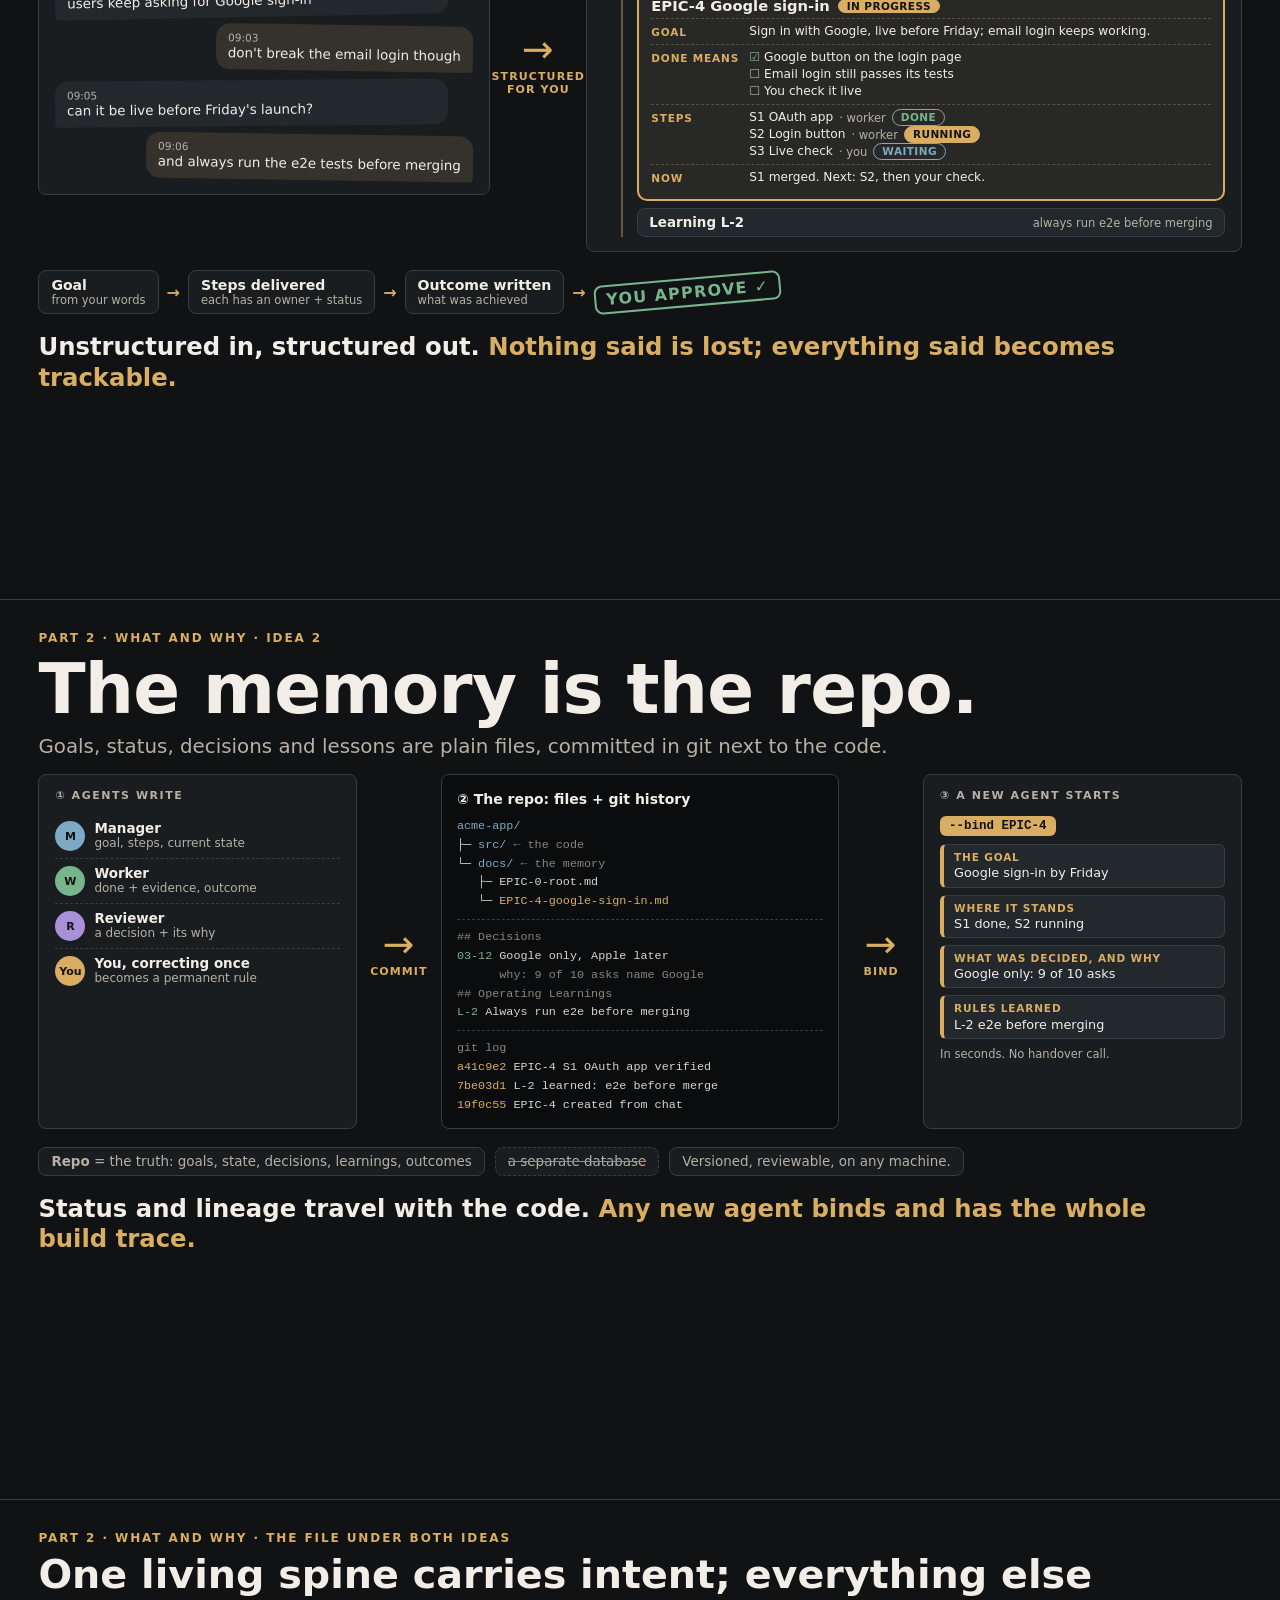
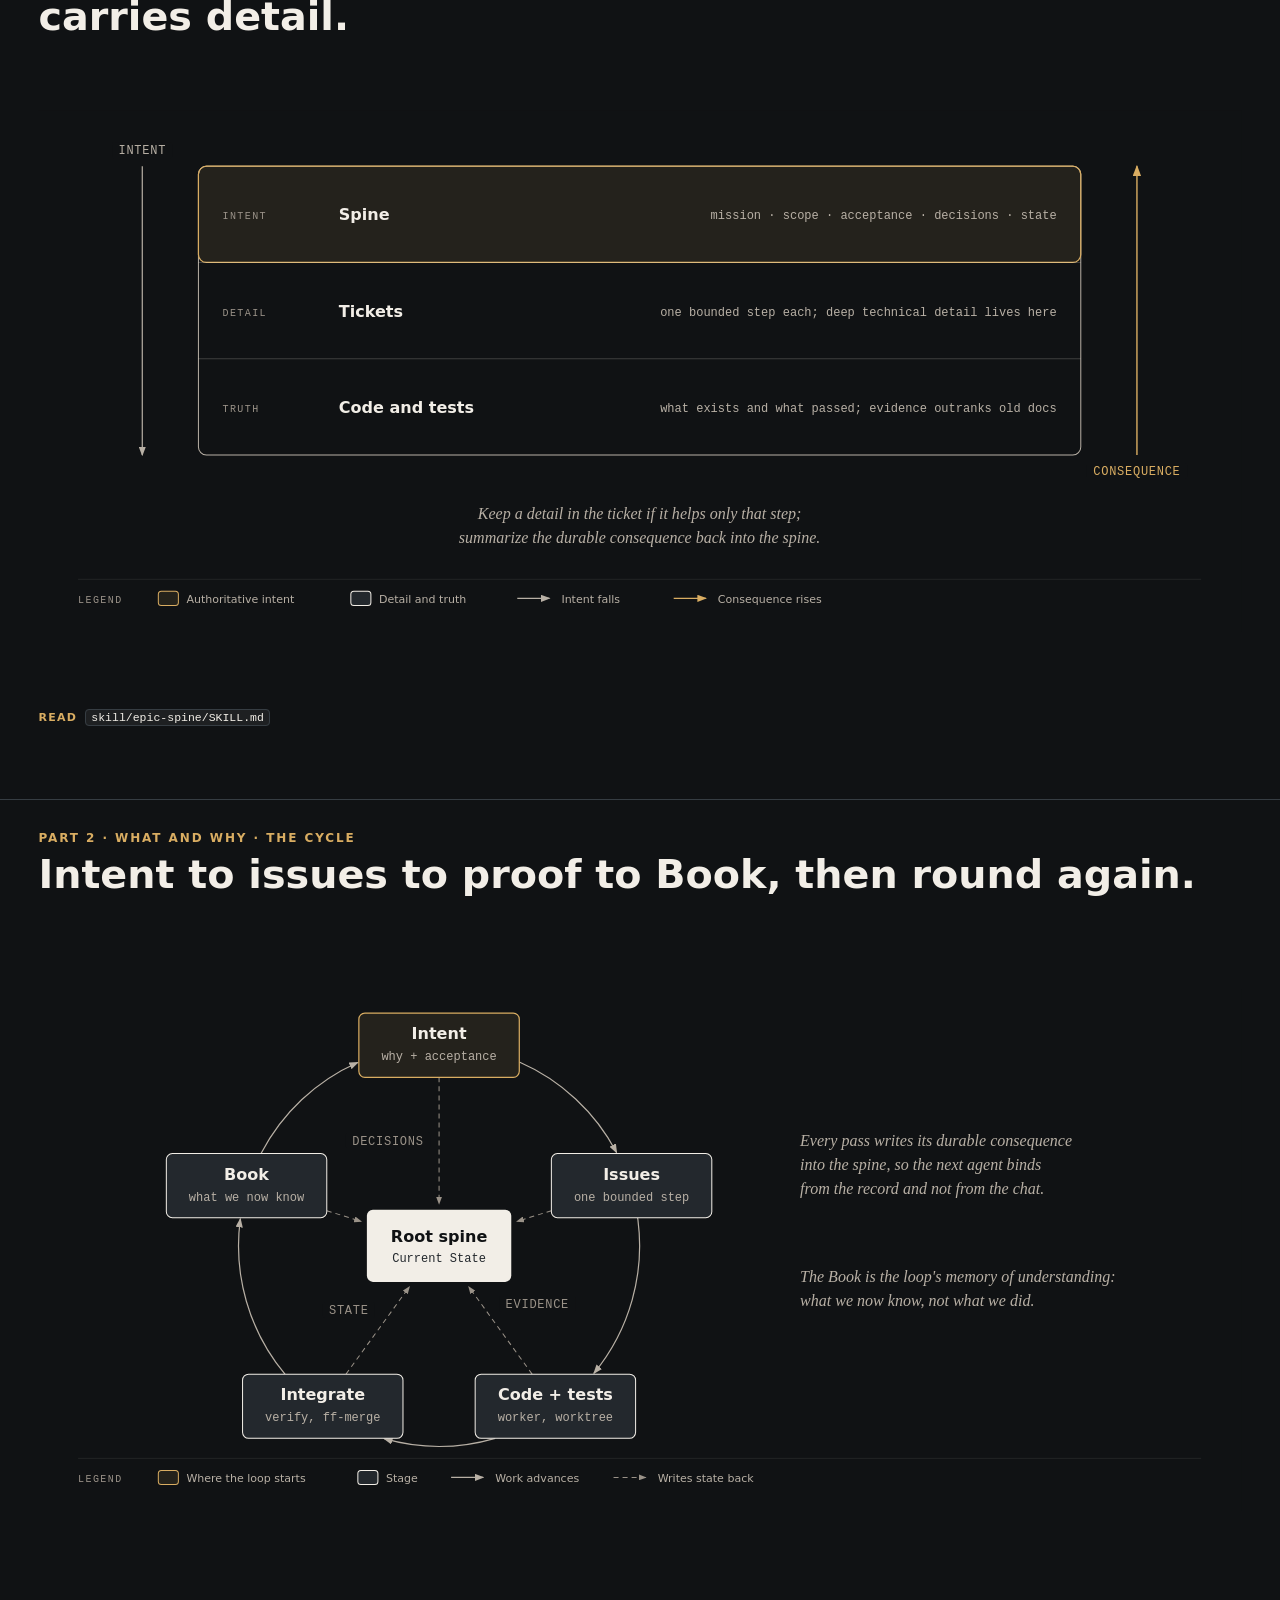
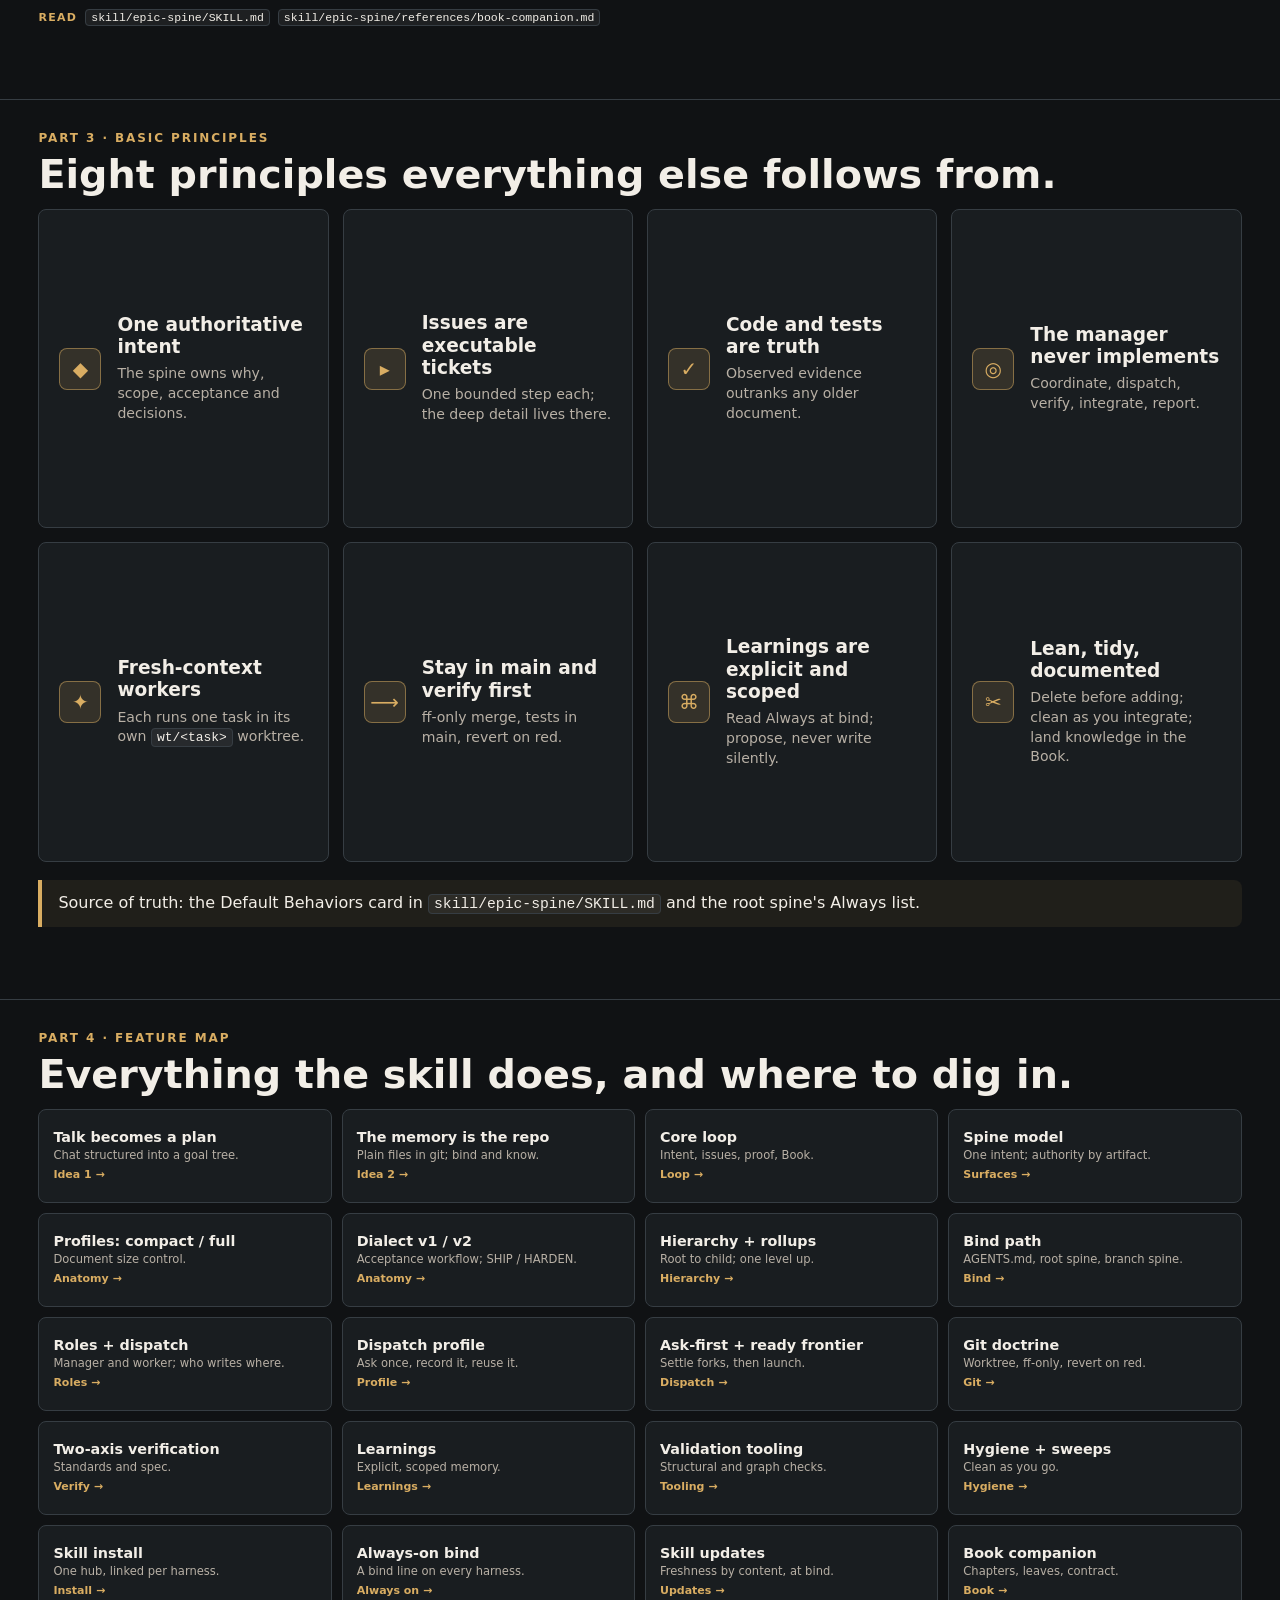
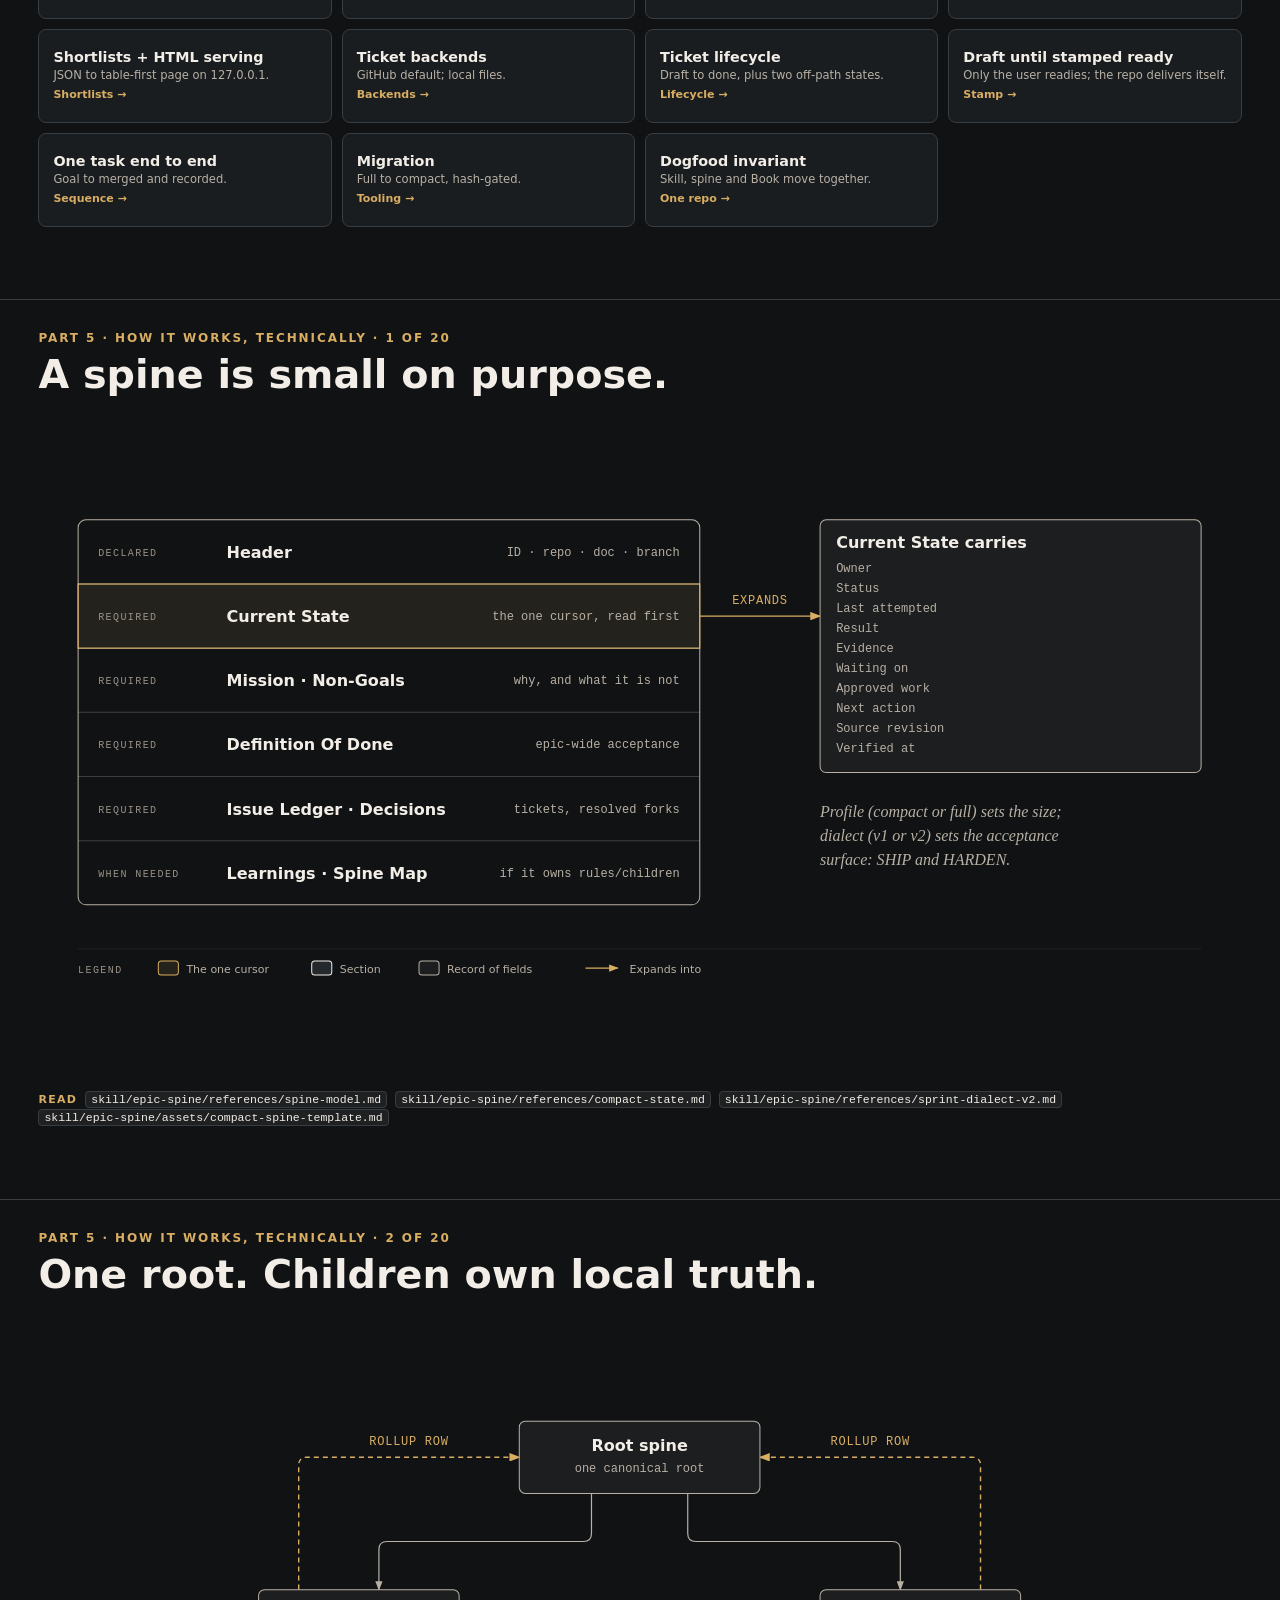
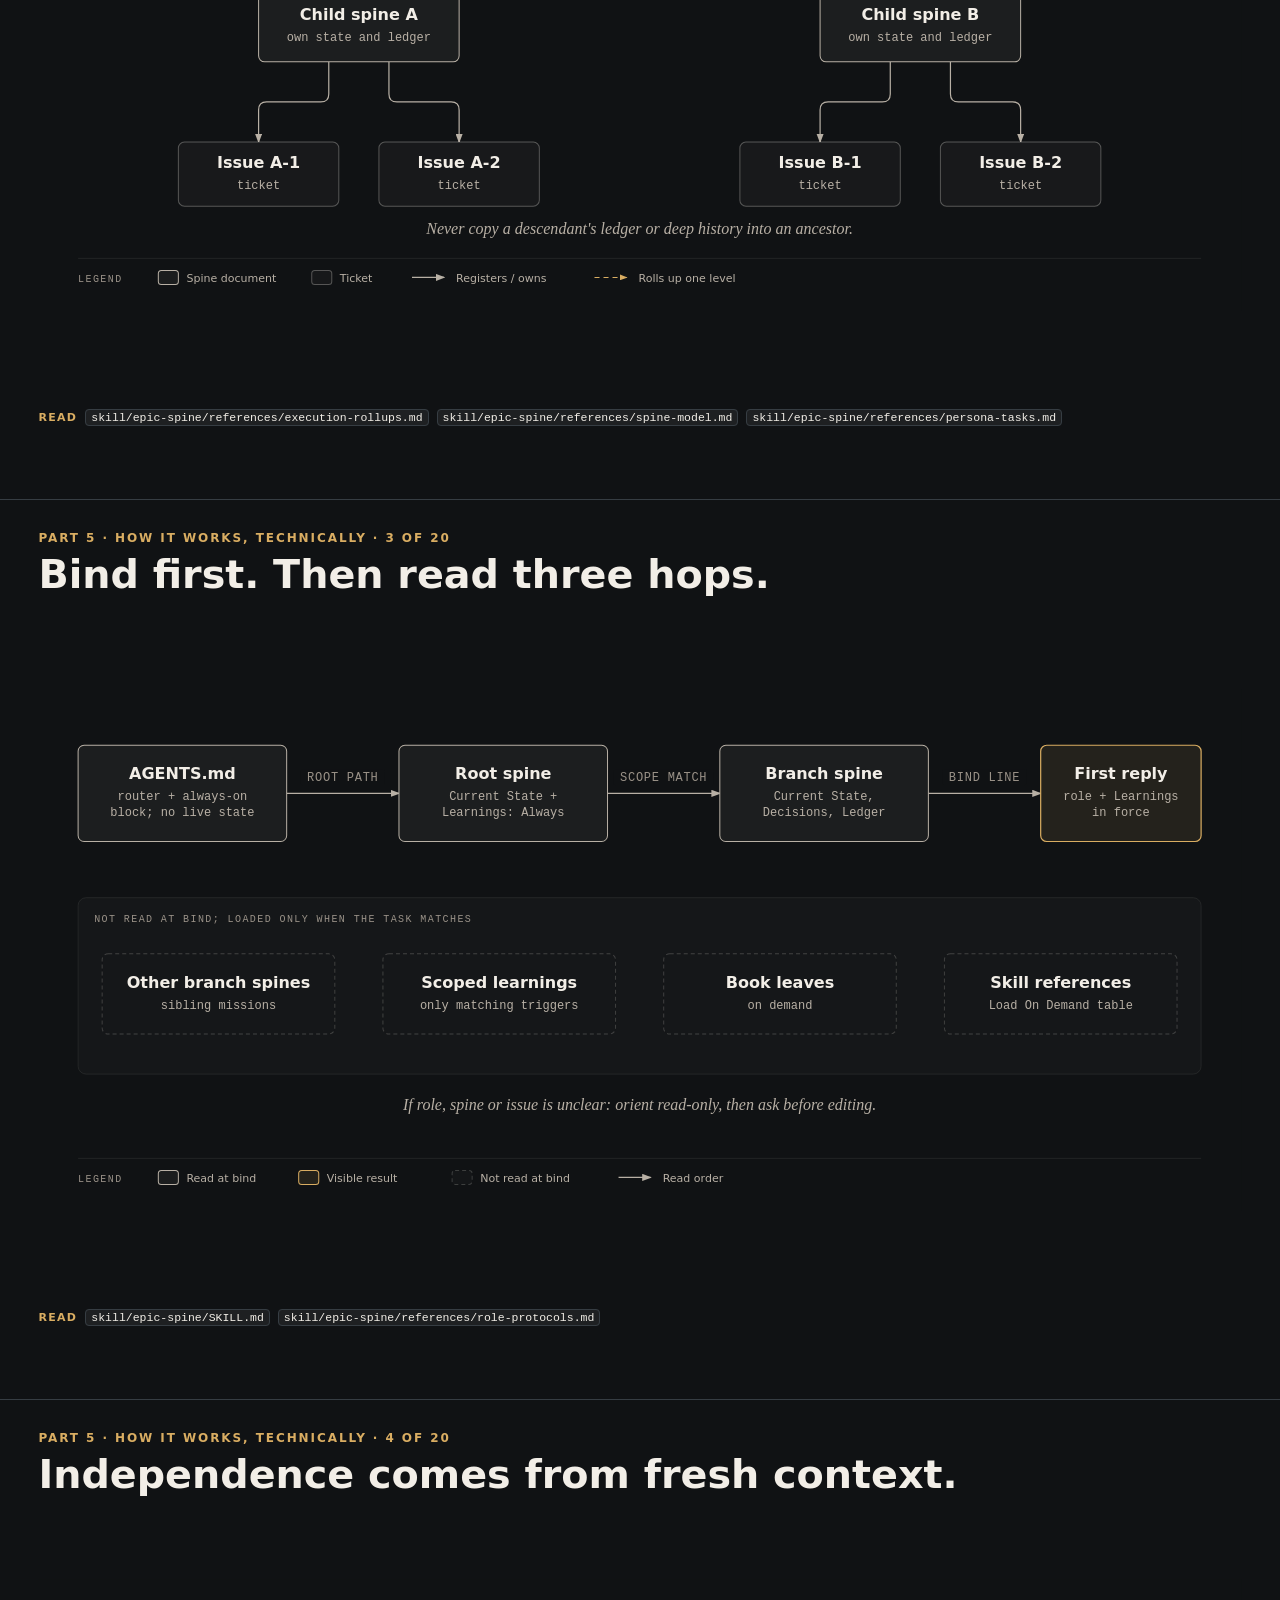
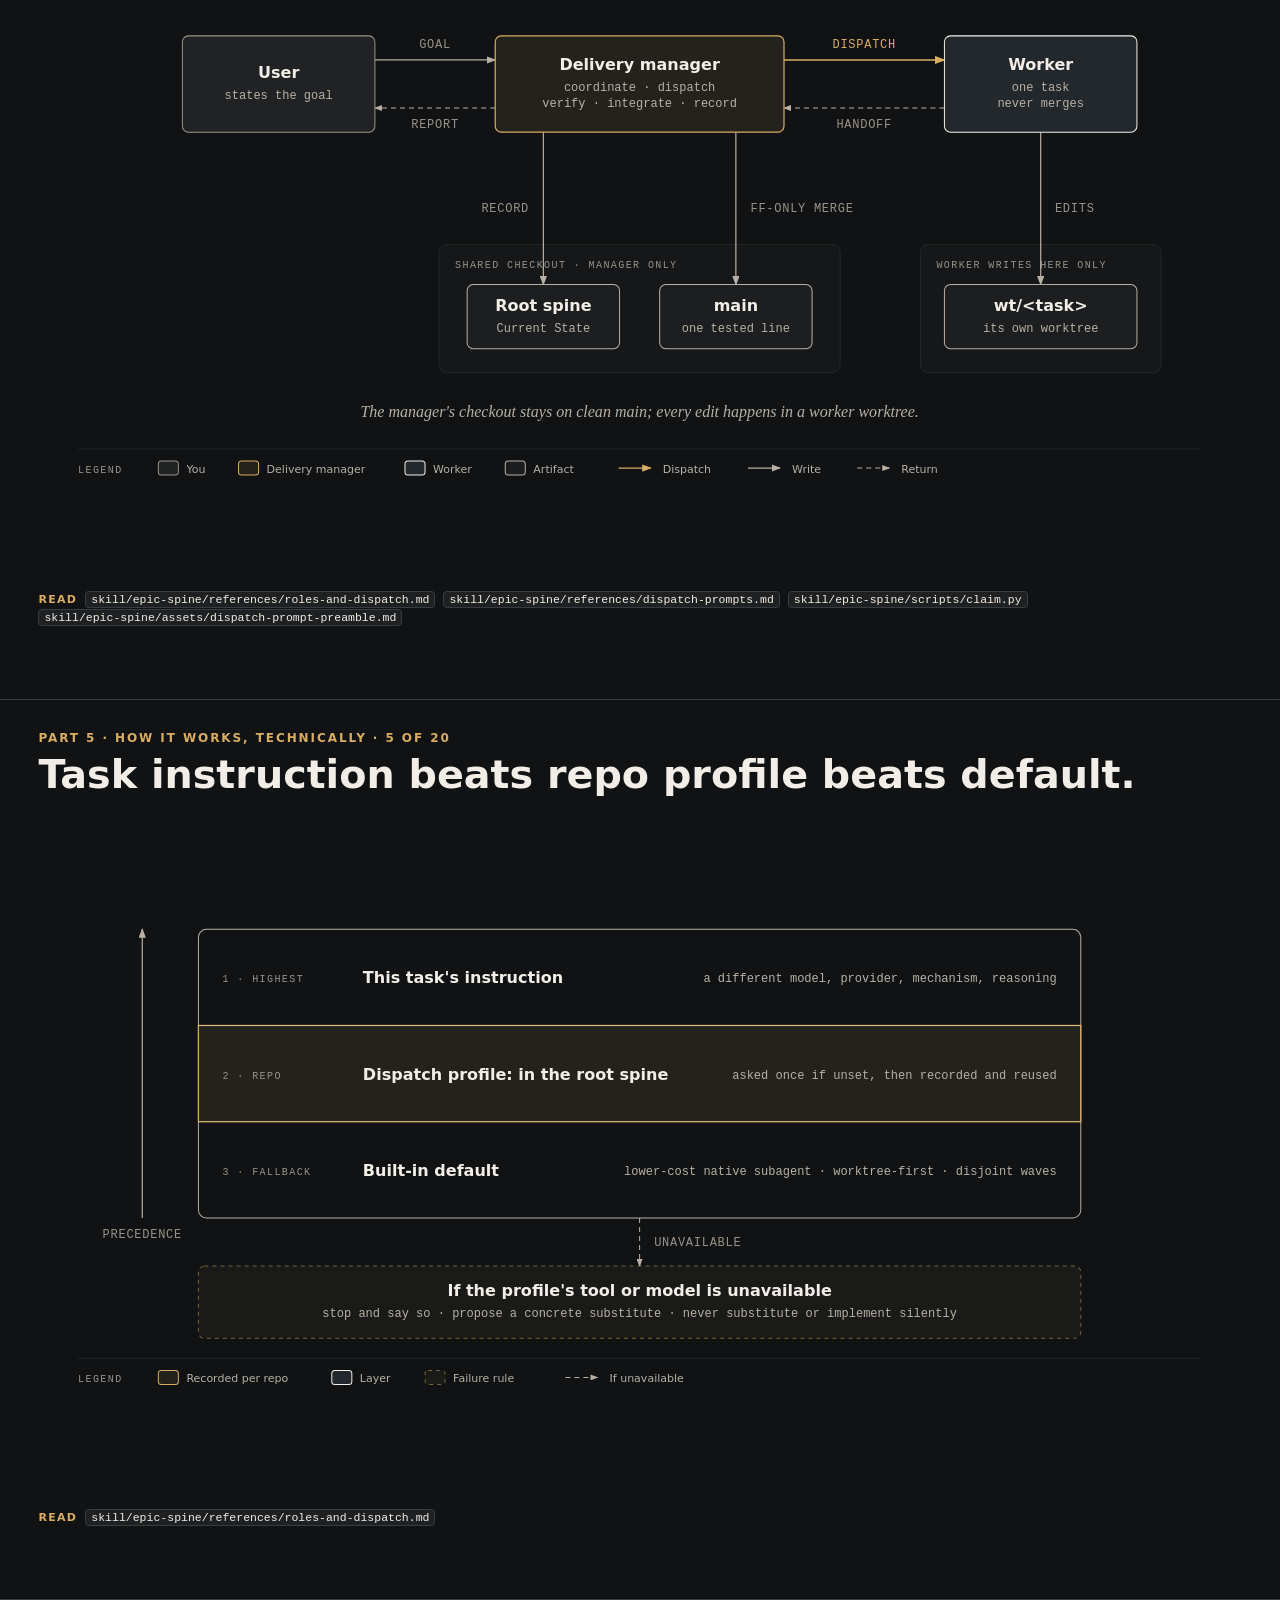
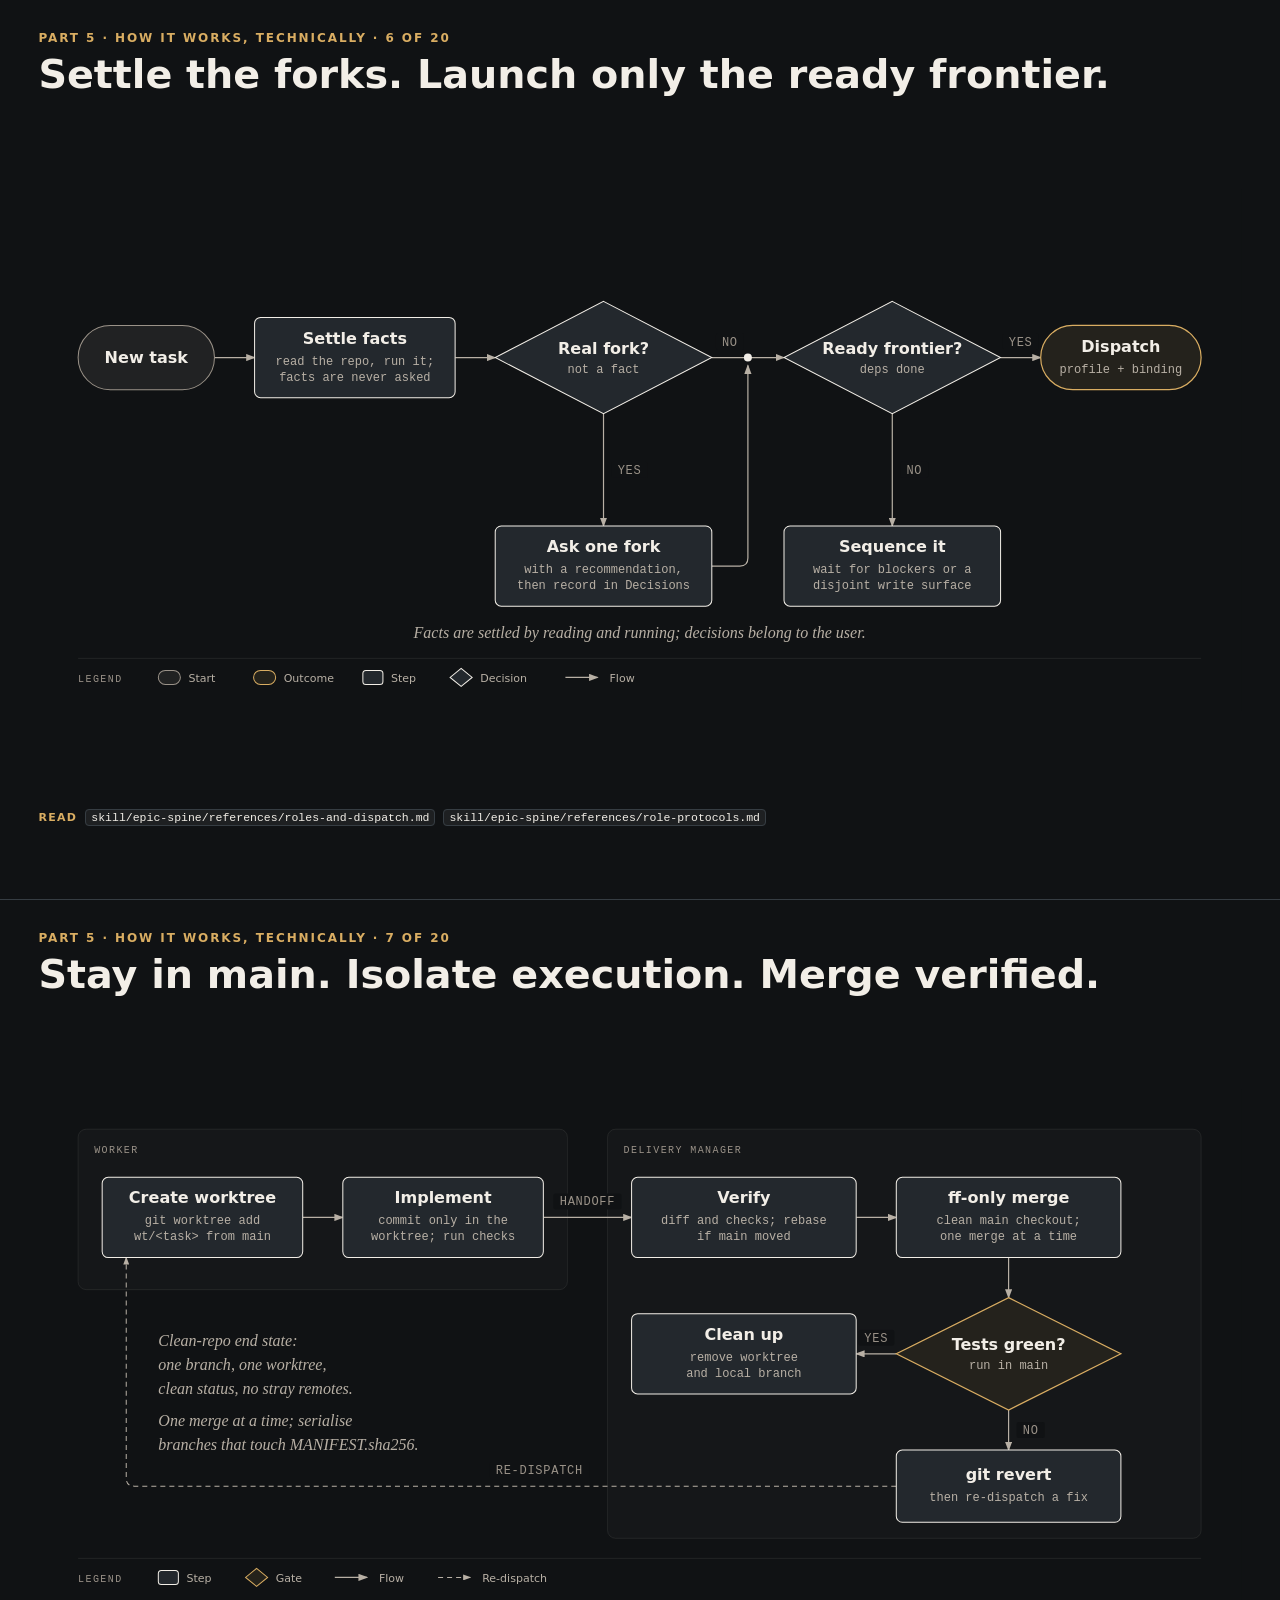
==== commit f5e5c32e: "Merge remote-tracking branch 'origin/wt/e65-s5-marks' into wt/e43-s6-s7 # Conflicts: #	index.html" ====
--- a/book/index.html
+++ b/book/index.html
@@ -55,7 +55,9 @@
     color: var(--ink);
     font-family: var(--font-sans);
   }
-  body { overflow: hidden; }
+  /* E43-S5: the deck scrolls like a page, each slide one screen tall; no snap, so a short scroll stays where you left it */
+  /* every slide is on the page now, so a long path breaks instead of widening a phone */
+  .slide code { overflow-wrap: anywhere; }
   .progress {
     position: fixed;
     top: 0;
@@ -66,18 +68,16 @@
     background: var(--gold);
     transition: width .18s ease;
   }
-  .deck { height: 100vh; position: relative; }
+  .deck { position: relative; }
   .slide {
-    position: absolute;
-    inset: 0;
-    display: none;
-    padding: 3.4vh 3vw 72px;
-    overflow: auto;
-  }
-  .slide.active {
     display: grid;
     grid-template-rows: auto 1fr;
+    grid-template-columns: minmax(0, 1fr);
     gap: 14px;
+    min-height: 100vh;
+    min-height: 100svh;
+    padding: 3.4vh 3vw 72px;
+    border-bottom: 1px solid var(--line);
   }
   .eyebrow {
     color: var(--gold);
@@ -252,6 +252,7 @@
   .sr { stroke: var(--d-r10); } .sr2 { stroke: var(--d-r20); } .sr3 { stroke: var(--d-r30); }
   .read { color: var(--muted); font-size: 12.5px; line-height: 1.5; max-width: none; }
   .read code { font-size: 11.5px; margin-right: 4px; white-space: nowrap; }
+  @media (max-width: 900px) { .read code { white-space: normal; } }
   .read b { color: var(--gold); font-size: 11px; letter-spacing: .12em; text-transform: uppercase; margin-right: 8px; }
 
   /* Part 5 */
@@ -425,10 +426,10 @@
   }
 
   @media (max-width: 900px) {
-    body { overflow: auto; }
-    .deck { height: auto; min-height: 100vh; }
-    .slide { position: static; min-height: 100vh; padding: 32px 18px 78px; }
-    .slide.active { display: grid; }
+    .slide { padding: 32px 18px 78px; }
+    .grid.fill { flex: none; grid-auto-rows: auto; }
+    .controls { right: 10px; bottom: 10px; padding: 6px 6px 6px 12px; background: var(--bg); border: 1px solid var(--line); border-radius: 12px; }
+    .card.big { padding: 22px 20px; }
     .two, .grid, .principles, .tiles, .filemap { grid-template-columns: 1fr; }
     .row { grid-template-columns: 1fr; }
     .pill { justify-self: start; }
@@ -479,16 +480,16 @@
 
 <main class="deck">
   <!-- 1 -->
-  <section class="slide active" data-part="Part 1 · What and why" data-title="EpicSpine">
-    <header>
-      <div class="eyebrow">Part 1 · What and why</div>
+  <section class="slide active" data-part="Part 1 · Three intuitions" data-title="EpicSpine">
+    <header>
+      <div class="eyebrow">Part 1 · Three intuitions</div>
       <h1>EpicSpine</h1>
     </header>
     <div class="body two">
       <div>
         <p class="cs-title-lead">Talk. It becomes a plan.<br><span>The memory is the repo.</span></p>
         <p class="lead" style="margin-top:16px">A skill that turns loose chat into a tracked goal tree, kept as plain files in git next to the code, so every agent and every human picks up exactly where the last one stopped.</p>
-        <p class="hint" style="margin-top:14px">Navigate with <b>&larr; &rarr;</b> or Space; press <b>G</b> for the part-grouped index. Deep-link with <code>#5</code>. Diagrams do the explaining; the text is only a caption.</p>
+        <p class="hint" style="margin-top:14px">Scroll down like a page, or step with <b>&larr; &rarr;</b> or Space; press <b>G</b> for the part-grouped index. Three plain intuitions come first; Part 5 is the technical part. Deep-link with <code>#5</code>. Diagrams do the explaining; the text is only a caption.</p>
       </div>
       <svg class="cs-loop" viewBox="0 0 420 420" xmlns="http://www.w3.org/2000/svg" role="img" aria-labelledby="csloop-title csloop-desc"><title id="csloop-title">One loop: talk, plan, delivery, outcome</title>
         <desc id="csloop-desc">A loop around the repo: you chat loosely, the chat becomes a goal tree, steps are delivered by agents, an outcome is written that you approve, and you talk again; every turn is written down in the repo.</desc>
@@ -516,9 +517,98 @@
     </div>
   </section>
 
-  <section class="slide" data-part="Part 1 · What and why" data-title="Agents lose the plot">
-    <header>
-      <div class="eyebrow">Part 1 · What and why · why</div>
+  <!-- E43-S5 (agent_team EPIC-43): three plain intuitions before the technical part -->
+  <section class="slide" data-part="Part 1 · Three intuitions" data-title="Every agent knows what it is for">
+    <header>
+      <div class="eyebrow">Part 1 · Three intuitions · binding</div>
+      <h2>Every agent knows what it is for.</h2>
+    </header>
+    <div class="body">
+      <div class="grid fill">
+        <div class="card big">
+          <span class="tag">Manager</span>
+          <h3>Plans, never builds</h3>
+          <p>Turns what you ask into a goal and steps, hands each step out, and checks what comes back.</p>
+        </div>
+        <div class="card big">
+          <span class="tag">Writer</span>
+          <h3>Drafts, then waits</h3>
+          <p>Writes in your voice from the research it was given, and stops for your yes before anything goes out.</p>
+        </div>
+        <div class="card big">
+          <span class="tag">Reviewer</span>
+          <h3>Checks against the goal</h3>
+          <p>Judges the work by the done means you agreed, not by taste, and says why in one line.</p>
+        </div>
+      </div>
+      <div class="callout">
+        <p>Before it acts, each agent <b>binds</b>: it reads its goal, where things stand and the rules you taught it. That is where its clarity comes from.</p>
+      </div>
+    </div>
+  </section>
+
+  <section class="slide" data-part="Part 1 · Three intuitions" data-title="It goes as far as the code can">
+    <header>
+      <div class="eyebrow">Part 1 · Three intuitions · relentless</div>
+      <h2>It goes as far as the code can.</h2>
+    </header>
+    <div class="body">
+      <div class="grid fill">
+        <div class="card big">
+          <span class="tag">Keeps going</span>
+          <h3>Step after step</h3>
+          <p>When one step is verified, the next one starts. Nobody has to remember to ask.</p>
+        </div>
+        <div class="card big">
+          <span class="tag">Unsticks itself</span>
+          <h3>Wakes find what stalled</h3>
+          <p>A worker stops, a lease runs out, a test turns red. A scheduled wake notices and starts it again.</p>
+        </div>
+        <div class="card big">
+          <span class="tag">Stops for you</span>
+          <h3>Only where you matter</h3>
+          <p>A decision, a look at something live, a yes to publish. Everything else is already done when you arrive.</p>
+        </div>
+      </div>
+      <div class="callout">
+        <p>You are needed <b>only where a step truly needs a person</b>. The rest of the way, the team does not wait.</p>
+      </div>
+    </div>
+  </section>
+
+  <section class="slide" data-part="Part 1 · Three intuitions" data-title="Ask once. Everyone pushes for it">
+    <header>
+      <div class="eyebrow">Part 1 · Three intuitions · together</div>
+      <h2>Ask once. Everyone pushes for it.</h2>
+    </header>
+    <div class="body">
+      <div class="grid fill">
+        <div class="card big">
+          <span class="tag">You ask</span>
+          <h3>Say it loosely</h3>
+          <p>“Google sign-in before Friday, and don’t break email login.” That is enough to start.</p>
+        </div>
+        <div class="card big">
+          <span class="tag">They conspire</span>
+          <h3>Everyone takes a side</h3>
+          <p>The manager plans, workers build, the reviewer checks. Each one pushes the same goal from where it stands.</p>
+        </div>
+        <div class="card big">
+          <span class="tag">The line moves</span>
+          <h3>You see where it is</h3>
+          <p>The goal file says what is done, what is running and what waits on you, at any hour.</p>
+        </div>
+      </div>
+      <div class="callout">
+        <p>It feels like <b>summoning people who want what you want</b> and keep moving the line forward with you.</p>
+      </div>
+    </div>
+  </section>
+
+
+  <section class="slide" data-part="Part 2 · What and why" data-title="Agents lose the plot">
+    <header>
+      <div class="eyebrow">Part 2 · What and why · why</div>
       <h2>Agents lose the plot between chats.</h2>
     </header>
     <div class="body">
@@ -545,9 +635,9 @@
     </div>
   </section>
 
-  <section class="slide" data-part="Part 1 · What and why" data-title="Talk. It becomes a plan.">
-    <header>
-      <div class="eyebrow">Part 1 · What and why · idea 1</div>
+  <section class="slide" data-part="Part 2 · What and why" data-title="Talk. It becomes a plan.">
+    <header>
+      <div class="eyebrow">Part 2 · What and why · idea 1</div>
       <h2 class="cs-h">Talk. It becomes a plan.</h2>
       <p class="cs-sub">Say it loosely. It is structured for you into goals that are tracked and delivered.</p>
     </header>
@@ -596,9 +686,9 @@
     </div>
   </section>
 
-  <section class="slide" data-part="Part 1 · What and why" data-title="The memory is the repo.">
-    <header>
-      <div class="eyebrow">Part 1 · What and why · idea 2</div>
+  <section class="slide" data-part="Part 2 · What and why" data-title="The memory is the repo.">
+    <header>
+      <div class="eyebrow">Part 2 · What and why · idea 2</div>
       <h2 class="cs-h">The memory is the repo.</h2>
       <p class="cs-sub">Goals, status, decisions and lessons are plain files, committed in git next to the code.</p>
     </header>
@@ -653,9 +743,9 @@
     </div>
   </section>
 
-  <section class="slide" data-part="Part 1 · What and why" data-title="One living spine">
-    <header>
-      <div class="eyebrow">Part 1 · What and why · the file under both ideas</div>
+  <section class="slide" data-part="Part 2 · What and why" data-title="One living spine">
+    <header>
+      <div class="eyebrow">Part 2 · What and why · the file under both ideas</div>
       <h2>One living spine carries intent; everything else carries detail.</h2>
     </header>
     <div class="body">
@@ -707,9 +797,9 @@
     </div>
   </section>
 
-  <section class="slide" data-part="Part 1 · What and why" data-title="The core loop">
-    <header>
-      <div class="eyebrow">Part 1 · What and why · the cycle</div>
+  <section class="slide" data-part="Part 2 · What and why" data-title="The core loop">
+    <header>
+      <div class="eyebrow">Part 2 · What and why · the cycle</div>
       <h2>Intent to issues to proof to Book, then round again.</h2>
     </header>
     <div class="body">
@@ -784,9 +874,9 @@
     </div>
   </section>
 
-  <section class="slide" data-part="Part 2 · Basic principles" data-title="The core principles">
-    <header>
-      <div class="eyebrow">Part 2 · Basic principles</div>
+  <section class="slide" data-part="Part 3 · Basic principles" data-title="The core principles">
+    <header>
+      <div class="eyebrow">Part 3 · Basic principles</div>
       <h2>Eight principles everything else follows from.</h2>
     </header>
     <div class="body">
@@ -806,47 +896,47 @@
     </div>
   </section>
 
-  <section class="slide" data-part="Part 3 · Feature map" data-title="Feature map">
-    <header>
-      <div class="eyebrow">Part 3 · Feature map</div>
+  <section class="slide" data-part="Part 4 · Feature map" data-title="Feature map">
+    <header>
+      <div class="eyebrow">Part 4 · Feature map</div>
       <h2>Everything the skill does, and where to dig in.</h2>
     </header>
     <div class="body">
       <div class="tiles">
-        <a class="tile" href="#3"><strong>Talk becomes a plan</strong><span>Chat structured into a goal tree.</span><span class="go">Idea 1 &rarr;</span></a>
-        <a class="tile" href="#4"><strong>The memory is the repo</strong><span>Plain files in git; bind and know.</span><span class="go">Idea 2 &rarr;</span></a>
-        <a class="tile" href="#6"><strong>Core loop</strong><span>Intent, issues, proof, Book.</span><span class="go">Loop &rarr;</span></a>
-        <a class="tile" href="#5"><strong>Spine model</strong><span>One intent; authority by artifact.</span><span class="go">Surfaces &rarr;</span></a>
-        <a class="tile" href="#9"><strong>Profiles: compact / full</strong><span>Document size control.</span><span class="go">Anatomy &rarr;</span></a>
-        <a class="tile" href="#9"><strong>Dialect v1 / v2</strong><span>Acceptance workflow; SHIP / HARDEN.</span><span class="go">Anatomy &rarr;</span></a>
-        <a class="tile" href="#10"><strong>Hierarchy + rollups</strong><span>Root to child; one level up.</span><span class="go">Hierarchy &rarr;</span></a>
-        <a class="tile" href="#11"><strong>Bind path</strong><span>AGENTS.md, root spine, branch spine.</span><span class="go">Bind &rarr;</span></a>
-        <a class="tile" href="#12"><strong>Roles + dispatch</strong><span>Manager and worker; who writes where.</span><span class="go">Roles &rarr;</span></a>
-        <a class="tile" href="#13"><strong>Dispatch profile</strong><span>Ask once, record it, reuse it.</span><span class="go">Profile &rarr;</span></a>
-        <a class="tile" href="#14"><strong>Ask-first + ready frontier</strong><span>Settle forks, then launch.</span><span class="go">Dispatch &rarr;</span></a>
-        <a class="tile" href="#15"><strong>Git doctrine</strong><span>Worktree, ff-only, revert on red.</span><span class="go">Git &rarr;</span></a>
-        <a class="tile" href="#16"><strong>Two-axis verification</strong><span>Standards and spec.</span><span class="go">Verify &rarr;</span></a>
-        <a class="tile" href="#17"><strong>Learnings</strong><span>Explicit, scoped memory.</span><span class="go">Learnings &rarr;</span></a>
-        <a class="tile" href="#18"><strong>Validation tooling</strong><span>Structural and graph checks.</span><span class="go">Tooling &rarr;</span></a>
-        <a class="tile" href="#19"><strong>Hygiene + sweeps</strong><span>Clean as you go.</span><span class="go">Hygiene &rarr;</span></a>
-        <a class="tile" href="#20"><strong>Skill install</strong><span>One hub, linked per harness.</span><span class="go">Install &rarr;</span></a>
-        <a class="tile" href="#21"><strong>Always-on bind</strong><span>A bind line on every harness.</span><span class="go">Always on &rarr;</span></a>
-        <a class="tile" href="#22"><strong>Skill updates</strong><span>Freshness by content, at bind.</span><span class="go">Updates &rarr;</span></a>
-        <a class="tile" href="#23"><strong>Book companion</strong><span>Chapters, leaves, contract.</span><span class="go">Book &rarr;</span></a>
-        <a class="tile" href="#25"><strong>Shortlists + HTML serving</strong><span>JSON to table-first page on 127.0.0.1.</span><span class="go">Shortlists &rarr;</span></a>
-        <a class="tile" href="#26"><strong>Ticket backends</strong><span>GitHub default; local files.</span><span class="go">Backends &rarr;</span></a>
-        <a class="tile" href="#27"><strong>Ticket lifecycle</strong><span>Draft to done, plus two off-path states.</span><span class="go">Lifecycle &rarr;</span></a>
-        <a class="tile" href="#28"><strong>Draft until stamped ready</strong><span>Only the user readies; the repo delivers itself.</span><span class="go">Stamp &rarr;</span></a>
-        <a class="tile" href="#29"><strong>One task end to end</strong><span>Goal to merged and recorded.</span><span class="go">Sequence &rarr;</span></a>
-        <a class="tile" href="#18"><strong>Migration</strong><span>Full to compact, hash-gated.</span><span class="go">Tooling &rarr;</span></a>
-        <a class="tile" href="#30"><strong>Dogfood invariant</strong><span>Skill, spine and Book move together.</span><span class="go">One repo &rarr;</span></a>
+        <a class="tile" href="#6"><strong>Talk becomes a plan</strong><span>Chat structured into a goal tree.</span><span class="go">Idea 1 &rarr;</span></a>
+        <a class="tile" href="#7"><strong>The memory is the repo</strong><span>Plain files in git; bind and know.</span><span class="go">Idea 2 &rarr;</span></a>
+        <a class="tile" href="#9"><strong>Core loop</strong><span>Intent, issues, proof, Book.</span><span class="go">Loop &rarr;</span></a>
+        <a class="tile" href="#8"><strong>Spine model</strong><span>One intent; authority by artifact.</span><span class="go">Surfaces &rarr;</span></a>
+        <a class="tile" href="#12"><strong>Profiles: compact / full</strong><span>Document size control.</span><span class="go">Anatomy &rarr;</span></a>
+        <a class="tile" href="#12"><strong>Dialect v1 / v2</strong><span>Acceptance workflow; SHIP / HARDEN.</span><span class="go">Anatomy &rarr;</span></a>
+        <a class="tile" href="#13"><strong>Hierarchy + rollups</strong><span>Root to child; one level up.</span><span class="go">Hierarchy &rarr;</span></a>
+        <a class="tile" href="#14"><strong>Bind path</strong><span>AGENTS.md, root spine, branch spine.</span><span class="go">Bind &rarr;</span></a>
+        <a class="tile" href="#15"><strong>Roles + dispatch</strong><span>Manager and worker; who writes where.</span><span class="go">Roles &rarr;</span></a>
+        <a class="tile" href="#16"><strong>Dispatch profile</strong><span>Ask once, record it, reuse it.</span><span class="go">Profile &rarr;</span></a>
+        <a class="tile" href="#17"><strong>Ask-first + ready frontier</strong><span>Settle forks, then launch.</span><span class="go">Dispatch &rarr;</span></a>
+        <a class="tile" href="#18"><strong>Git doctrine</strong><span>Worktree, ff-only, revert on red.</span><span class="go">Git &rarr;</span></a>
+        <a class="tile" href="#19"><strong>Two-axis verification</strong><span>Standards and spec.</span><span class="go">Verify &rarr;</span></a>
+        <a class="tile" href="#20"><strong>Learnings</strong><span>Explicit, scoped memory.</span><span class="go">Learnings &rarr;</span></a>
+        <a class="tile" href="#21"><strong>Validation tooling</strong><span>Structural and graph checks.</span><span class="go">Tooling &rarr;</span></a>
+        <a class="tile" href="#22"><strong>Hygiene + sweeps</strong><span>Clean as you go.</span><span class="go">Hygiene &rarr;</span></a>
+        <a class="tile" href="#23"><strong>Skill install</strong><span>One hub, linked per harness.</span><span class="go">Install &rarr;</span></a>
+        <a class="tile" href="#24"><strong>Always-on bind</strong><span>A bind line on every harness.</span><span class="go">Always on &rarr;</span></a>
+        <a class="tile" href="#25"><strong>Skill updates</strong><span>Freshness by content, at bind.</span><span class="go">Updates &rarr;</span></a>
+        <a class="tile" href="#26"><strong>Book companion</strong><span>Chapters, leaves, contract.</span><span class="go">Book &rarr;</span></a>
+        <a class="tile" href="#28"><strong>Shortlists + HTML serving</strong><span>JSON to table-first page on 127.0.0.1.</span><span class="go">Shortlists &rarr;</span></a>
+        <a class="tile" href="#29"><strong>Ticket backends</strong><span>GitHub default; local files.</span><span class="go">Backends &rarr;</span></a>
+        <a class="tile" href="#30"><strong>Ticket lifecycle</strong><span>Draft to done, plus two off-path states.</span><span class="go">Lifecycle &rarr;</span></a>
+        <a class="tile" href="#31"><strong>Draft until stamped ready</strong><span>Only the user readies; the repo delivers itself.</span><span class="go">Stamp &rarr;</span></a>
+        <a class="tile" href="#32"><strong>One task end to end</strong><span>Goal to merged and recorded.</span><span class="go">Sequence &rarr;</span></a>
+        <a class="tile" href="#21"><strong>Migration</strong><span>Full to compact, hash-gated.</span><span class="go">Tooling &rarr;</span></a>
+        <a class="tile" href="#33"><strong>Dogfood invariant</strong><span>Skill, spine and Book move together.</span><span class="go">One repo &rarr;</span></a>
       </div>
     </div>
   </section>
 
-  <section class="slide" data-part="Part 4 · How it works" data-title="Anatomy of a spine">
-    <header>
-      <div class="eyebrow">Part 4 · How it works · 1 of 20</div>
+  <section class="slide" data-part="Part 5 · How it works, technically" data-title="Anatomy of a spine">
+    <header>
+      <div class="eyebrow">Part 5 · How it works, technically · 1 of 20</div>
       <h2>A spine is small on purpose.</h2>
     </header>
     <div class="body">
@@ -921,9 +1011,9 @@
     </div>
   </section>
 
-  <section class="slide" data-part="Part 4 · How it works" data-title="Root, children, rollups">
-    <header>
-      <div class="eyebrow">Part 4 · How it works · 2 of 20</div>
+  <section class="slide" data-part="Part 5 · How it works, technically" data-title="Root, children, rollups">
+    <header>
+      <div class="eyebrow">Part 5 · How it works, technically · 2 of 20</div>
       <h2>One root. Children own local truth.</h2>
     </header>
     <div class="body">
@@ -995,9 +1085,9 @@
     </div>
   </section>
 
-  <section class="slide" data-part="Part 4 · How it works" data-title="Bind first, read three hops">
-    <header>
-      <div class="eyebrow">Part 4 · How it works · 3 of 20</div>
+  <section class="slide" data-part="Part 5 · How it works, technically" data-title="Bind first, read three hops">
+    <header>
+      <div class="eyebrow">Part 5 · How it works, technically · 3 of 20</div>
       <h2>Bind first. Then read three hops.</h2>
     </header>
     <div class="body">
@@ -1076,9 +1166,9 @@
     </div>
   </section>
 
-  <section class="slide" data-part="Part 4 · How it works" data-title="Roles and dispatch">
-    <header>
-      <div class="eyebrow">Part 4 · How it works · 4 of 20</div>
+  <section class="slide" data-part="Part 5 · How it works, technically" data-title="Roles and dispatch">
+    <header>
+      <div class="eyebrow">Part 5 · How it works, technically · 4 of 20</div>
       <h2>Independence comes from fresh context.</h2>
     </header>
     <div class="body">
@@ -1167,9 +1257,9 @@
     </div>
   </section>
 
-  <section class="slide" data-part="Part 4 · How it works" data-title="Which worker runs the task">
-    <header>
-      <div class="eyebrow">Part 4 · How it works · 5 of 20</div>
+  <section class="slide" data-part="Part 5 · How it works, technically" data-title="Which worker runs the task">
+    <header>
+      <div class="eyebrow">Part 5 · How it works, technically · 5 of 20</div>
       <h2>Task instruction beats repo profile beats default.</h2>
     </header>
     <div class="body">
@@ -1223,9 +1313,9 @@
     </div>
   </section>
 
-  <section class="slide" data-part="Part 4 · How it works" data-title="Ask first, then dispatch">
-    <header>
-      <div class="eyebrow">Part 4 · How it works · 6 of 20</div>
+  <section class="slide" data-part="Part 5 · How it works, technically" data-title="Ask first, then dispatch">
+    <header>
+      <div class="eyebrow">Part 5 · How it works, technically · 6 of 20</div>
       <h2>Settle the forks. Launch only the ready frontier.</h2>
     </header>
     <div class="body">
@@ -1306,9 +1396,9 @@
     </div>
   </section>
 
-  <section class="slide" data-part="Part 4 · How it works" data-title="Git lanes">
-    <header>
-      <div class="eyebrow">Part 4 · How it works · 7 of 20</div>
+  <section class="slide" data-part="Part 5 · How it works, technically" data-title="Git lanes">
+    <header>
+      <div class="eyebrow">Part 5 · How it works, technically · 7 of 20</div>
       <h2>Stay in main. Isolate execution. Merge verified.</h2>
     </header>
     <div class="body">
@@ -1396,9 +1486,9 @@
     </div>
   </section>
 
-  <section class="slide" data-part="Part 4 · How it works" data-title="Two-axis verification">
-    <header>
-      <div class="eyebrow">Part 4 · How it works · 8 of 20</div>
+  <section class="slide" data-part="Part 5 · How it works, technically" data-title="Two-axis verification">
+    <header>
+      <div class="eyebrow">Part 5 · How it works, technically · 8 of 20</div>
       <h2>Verify on two axes before anything merges.</h2>
     </header>
     <div class="body">
@@ -1458,9 +1548,9 @@
     </div>
   </section>
 
-  <section class="slide" data-part="Part 4 · How it works" data-title="Operating Learnings">
-    <header>
-      <div class="eyebrow">Part 4 · How it works · 9 of 20</div>
+  <section class="slide" data-part="Part 5 · How it works, technically" data-title="Operating Learnings">
+    <header>
+      <div class="eyebrow">Part 5 · How it works, technically · 9 of 20</div>
       <h2>Memory, at the depth where it applies.</h2>
     </header>
     <div class="body">
@@ -1523,9 +1613,9 @@
     </div>
   </section>
 
-  <section class="slide" data-part="Part 4 · How it works" data-title="Validation and tooling">
-    <header>
-      <div class="eyebrow">Part 4 · How it works · 10 of 20</div>
+  <section class="slide" data-part="Part 5 · How it works, technically" data-title="Validation and tooling">
+    <header>
+      <div class="eyebrow">Part 5 · How it works, technically · 10 of 20</div>
       <h2>Documents have a contract. Checks prove it.</h2>
     </header>
     <div class="body">
@@ -1594,9 +1684,9 @@
     </div>
   </section>
 
-  <section class="slide" data-part="Part 4 · How it works" data-title="Hygiene and resumability">
-    <header>
-      <div class="eyebrow">Part 4 · How it works · 11 of 20</div>
+  <section class="slide" data-part="Part 5 · How it works, technically" data-title="Hygiene and resumability">
+    <header>
+      <div class="eyebrow">Part 5 · How it works, technically · 11 of 20</div>
       <h2>Leave the repo clean and the next agent a map.</h2>
     </header>
     <div class="body">
@@ -1671,9 +1761,9 @@
     </div>
   </section>
 
-  <section class="slide" data-part="Part 4 · How it works" data-title="Skill install">
-    <header>
-      <div class="eyebrow">Part 4 · How it works · 12 of 20</div>
+  <section class="slide" data-part="Part 5 · How it works, technically" data-title="Skill install">
+    <header>
+      <div class="eyebrow">Part 5 · How it works, technically · 12 of 20</div>
       <h2>One source, installed once, linked everywhere.</h2>
     </header>
     <div class="body">
@@ -1746,9 +1836,9 @@
     </div>
   </section>
 
-  <section class="slide" data-part="Part 4 · How it works" data-title="Always-on bind">
-    <header>
-      <div class="eyebrow">Part 4 · How it works · 13 of 20</div>
+  <section class="slide" data-part="Part 5 · How it works, technically" data-title="Always-on bind">
+    <header>
+      <div class="eyebrow">Part 5 · How it works, technically · 13 of 20</div>
       <h2>Bound on the first reply, on every harness.</h2>
     </header>
     <div class="body">
@@ -1819,9 +1909,9 @@
     </div>
   </section>
 
-  <section class="slide" data-part="Part 4 · How it works" data-title="Skill updates at bind">
-    <header>
-      <div class="eyebrow">Part 4 · How it works · 14 of 20</div>
+  <section class="slide" data-part="Part 5 · How it works, technically" data-title="Skill updates at bind">
+    <header>
+      <div class="eyebrow">Part 5 · How it works, technically · 14 of 20</div>
       <h2>Freshness is checked by content, once a day.</h2>
     </header>
     <div class="body">
@@ -1910,9 +2000,9 @@
     </div>
   </section>
 
-  <section class="slide" data-part="Part 4 · How it works" data-title="The Book companion">
-    <header>
-      <div class="eyebrow">Part 4 · How it works · 15 of 20</div>
+  <section class="slide" data-part="Part 5 · How it works, technically" data-title="The Book companion">
+    <header>
+      <div class="eyebrow">Part 5 · How it works, technically · 15 of 20</div>
       <h2>The spine owns development. The Book owns understanding.</h2>
     </header>
     <div class="body">
@@ -1989,9 +2079,9 @@
     </div>
   </section>
 
-  <section class="slide" data-part="Part 4 · How it works" data-title="The Book contract">
-    <header>
-      <div class="eyebrow">Part 4 · How it works · 16 of 20</div>
+  <section class="slide" data-part="Part 5 · How it works, technically" data-title="The Book contract">
+    <header>
+      <div class="eyebrow">Part 5 · How it works, technically · 16 of 20</div>
       <h2>Declare it once. Every bound agent then authors.</h2>
     </header>
     <div class="body">
@@ -2070,9 +2160,9 @@
     </div>
   </section>
 
-  <section class="slide" data-part="Part 4 · How it works" data-title="Shortlists">
-    <header>
-      <div class="eyebrow">Part 4 · How it works · 17 of 20</div>
+  <section class="slide" data-part="Part 5 · How it works, technically" data-title="Shortlists">
+    <header>
+      <div class="eyebrow">Part 5 · How it works, technically · 17 of 20</div>
       <h2>A shortlist is a first-class deliverable.</h2>
     </header>
     <div class="body">
@@ -2158,9 +2248,9 @@
     </div>
   </section>
 
-  <section class="slide" data-part="Part 4 · How it works" data-title="Ticket backends">
-    <header>
-      <div class="eyebrow">Part 4 · How it works · 18 of 20</div>
+  <section class="slide" data-part="Part 5 · How it works, technically" data-title="Ticket backends">
+    <header>
+      <div class="eyebrow">Part 5 · How it works, technically · 18 of 20</div>
       <h2>GitHub by default. Local files when declared.</h2>
     </header>
     <div class="body">
@@ -2221,9 +2311,9 @@
     </div>
   </section>
 
-  <section class="slide" data-part="Part 4 · How it works" data-title="Ticket lifecycle">
-    <header>
-      <div class="eyebrow">Part 4 · How it works · 19 of 20</div>
+  <section class="slide" data-part="Part 5 · How it works, technically" data-title="Ticket lifecycle">
+    <header>
+      <div class="eyebrow">Part 5 · How it works, technically · 19 of 20</div>
       <h2>A ticket moves from draft to done on evidence.</h2>
     </header>
     <div class="body">
@@ -2320,9 +2410,9 @@
     </div>
   </section>
 
-  <section class="slide" data-part="Part 4 · How it works" data-title="Draft until stamped ready">
-    <header>
-      <div class="eyebrow">Part 4 · How it works · 20 of 20</div>
+  <section class="slide" data-part="Part 5 · How it works, technically" data-title="Draft until stamped ready">
+    <header>
+      <div class="eyebrow">Part 5 · How it works, technically · 20 of 20</div>
       <h2>Draft until stamped ready: the repo delivers itself.</h2>
     </header>
     <div class="body">
@@ -2339,9 +2429,9 @@
     </div>
   </section>
 
-  <section class="slide" data-part="Part 5 · Putting it together" data-title="One task, end to end">
-    <header>
-      <div class="eyebrow">Part 5 · Putting it together · 1 of 4</div>
+  <section class="slide" data-part="Part 6 · Putting it together" data-title="One task, end to end">
+    <header>
+      <div class="eyebrow">Part 6 · Putting it together · 1 of 4</div>
       <h2>One full task, goal to merged and recorded.</h2>
     </header>
     <div class="body">
@@ -2409,9 +2499,9 @@
     </div>
   </section>
 
-  <section class="slide" data-part="Part 5 · Putting it together" data-title="Skill, spine, Book: one repo">
-    <header>
-      <div class="eyebrow">Part 5 · Putting it together · 2 of 4</div>
+  <section class="slide" data-part="Part 6 · Putting it together" data-title="Skill, spine, Book: one repo">
+    <header>
+      <div class="eyebrow">Part 6 · Putting it together · 2 of 4</div>
       <h2>This repo is the skill, its own spine, and its own Book.</h2>
     </header>
     <div class="body">
@@ -2462,9 +2552,9 @@
     </div>
   </section>
 
-  <section class="slide" data-part="Part 5 · Putting it together" data-title="How divergence is caught">
-    <header>
-      <div class="eyebrow">Part 5 · Putting it together · 3 of 4</div>
+  <section class="slide" data-part="Part 6 · Putting it together" data-title="How divergence is caught">
+    <header>
+      <div class="eyebrow">Part 6 · Putting it together · 3 of 4</div>
       <h2>Three surfaces, three checks, one final gate.</h2>
     </header>
     <div class="body">
@@ -2536,9 +2626,9 @@
     </div>
   </section>
 
-  <section class="slide" data-part="Part 5 · Putting it together" data-title="Where to go next">
-    <header>
-      <div class="eyebrow">Part 5 · Putting it together · 4 of 4</div>
+  <section class="slide" data-part="Part 6 · Putting it together" data-title="Where to go next">
+    <header>
+      <div class="eyebrow">Part 6 · Putting it together · 4 of 4</div>
       <h2>Read the source, not the summary.</h2>
     </header>
     <div class="body two" style="align-items:start">
@@ -2627,7 +2717,7 @@
 </main>
 
 <div class="controls" role="group" aria-label="Slide navigation">
-  <span id="counter">1 / 32</span>
+  <span id="counter">1 / 35</span>
   <button type="button" id="index-btn" aria-label="Slide index" aria-expanded="false" title="Slide index (g)">&#9776;</button>
   <button type="button" id="prev" aria-label="Previous slide" title="Previous (left arrow)">&lsaquo;</button>
   <button type="button" id="next" aria-label="Next slide" title="Next (right arrow)">&rsaquo;</button>
@@ -2682,24 +2772,37 @@
       indexList.appendChild(li);
     });
 
-    function show(n) {
-      index = Math.max(0, Math.min(slides.length - 1, n));
-      slides.forEach(function (slide, i) {
-        slide.classList.toggle("active", i === index);
-      });
+    // E43-S5 (agent_team EPIC-43): the deck is one page; show() scrolls to a slide and mark() follows the scroll.
+    function mark(n) {
+      if (n === index && counter.textContent.indexOf(String(n + 1) + " /") === 0) { return; }
+      index = n;
+      slides.forEach(function (slide, i) { slide.classList.toggle("active", i === index); });
       counter.textContent = (index + 1) + " / " + slides.length;
       progress.style.width = (((index + 1) / slides.length) * 100) + "%";
-      slides[index].scrollTop = 0;
-      if (window.history && history.replaceState) {
-        history.replaceState(null, "", "#" + (index + 1));
-      } else {
-        window.location.hash = String(index + 1);
-      }
+      if (window.history && history.replaceState) { history.replaceState(null, "", "#" + (index + 1)); }
       var items = indexList.querySelectorAll("li:not(.idx-part)");
       Array.prototype.forEach.call(items, function (li, i) {
         li.classList.toggle("current", i === index);
       });
     }
+    function show(n, instant) {
+      n = Math.max(0, Math.min(slides.length - 1, n));
+      var top = slides[n].getBoundingClientRect().top + window.scrollY;
+      var still = instant || window.matchMedia("(prefers-reduced-motion: reduce)").matches;
+      window.scrollTo({ top: top, behavior: still ? "instant" : "smooth" });
+      mark(n);
+    }
+    function inView() {
+      var y = window.innerHeight * 0.4, best = 0;
+      slides.forEach(function (slide, i) { if (slide.getBoundingClientRect().top <= y) { best = i; } });
+      return best;
+    }
+    var ticking = false;
+    window.addEventListener("scroll", function () {
+      if (ticking) { return; }
+      ticking = true;
+      requestAnimationFrame(function () { ticking = false; mark(inView()); });
+    }, { passive: true });
 
     function openIndex() {
       indexPanel.classList.add("open");
@@ -2723,10 +2826,11 @@
 
     window.addEventListener("keydown", function (e) {
       var k = e.key;
-      if (k === "ArrowRight" || k === "PageDown" || k === " " || k === "Spacebar") {
-        e.preventDefault(); show(index + 1);
-      } else if (k === "ArrowLeft" || k === "PageUp") {
-        e.preventDefault(); show(index - 1);
+      if (e.altKey || e.ctrlKey || e.metaKey) { return; }
+      if (k === "ArrowRight" || k === "PageDown" || (k === " " && !e.shiftKey) || k === "Spacebar") {
+        e.preventDefault(); show(inView() + 1);
+      } else if (k === "ArrowLeft" || k === "PageUp" || (k === " " && e.shiftKey)) {
+        e.preventDefault(); show(inView() - 1);
       } else if (k === "Home") {
         e.preventDefault(); show(0);
       } else if (k === "End") {
@@ -2738,42 +2842,27 @@
       }
     });
 
-    // E43-S1 (agent_team EPIC-43): scrolling and swiping flip slides; a tall slide scrolls first, then flips at its edge.
-    var lock = 0;
-    function atEdge(slide, dir) {
-      if (dir > 0) { return slide.scrollTop + slide.clientHeight >= slide.scrollHeight - 2; }
-      return slide.scrollTop <= 0;
-    }
-    function flip(dir) {
-      var now = Date.now();
-      if (now < lock || !atEdge(slides[index], dir)) { return false; }
-      lock = now + 650;
-      show(index + dir);
-      return true;
-    }
-    window.addEventListener("wheel", function (e) {
-      if (indexPanel.classList.contains("open") || e.ctrlKey || Math.abs(e.deltaY) < 12) { return; }
-      flip(e.deltaY > 0 ? 1 : -1);
-    }, { passive: true });
+    // E43-S1 made the wheel and a swipe flip slides; E43-S5 lets them scroll the page instead,
+    // and a sideways swipe on a phone still steps one slide.
     var touchX = null, touchY = null;
     window.addEventListener("touchstart", function (e) {
       touchX = e.touches[0].clientX; touchY = e.touches[0].clientY;
     }, { passive: true });
     window.addEventListener("touchend", function (e) {
-      if (touchY === null || indexPanel.classList.contains("open")) { return; }
+      if (touchX === null || indexPanel.classList.contains("open")) { return; }
       var dx = e.changedTouches[0].clientX - touchX, dy = e.changedTouches[0].clientY - touchY;
       touchX = touchY = null;
-      if (Math.abs(dx) > 50 && Math.abs(dx) > Math.abs(dy) * 1.5) { lock = 0; flip(dx < 0 ? 1 : -1); }
-      else if (Math.abs(dy) > 50) { flip(dy < 0 ? 1 : -1); }
+      if (Math.abs(dx) > 60 && Math.abs(dx) > Math.abs(dy) * 2) { show(inView() + (dx < 0 ? 1 : -1)); }
     }, { passive: true });
 
     window.addEventListener("hashchange", function () {
       var n = parseInt(window.location.hash.replace("#", ""), 10);
-      if (!isNaN(n)) { show(n - 1); }
+      if (!isNaN(n) && n - 1 !== index) { show(n - 1); }
     });
 
     var start = parseInt(window.location.hash.replace("#", ""), 10);
-    show(isNaN(start) ? 0 : start - 1);
+    index = -1;
+    if (isNaN(start) || start <= 1) { mark(0); } else { show(start - 1, true); }
   })();
 </script>
 </body>
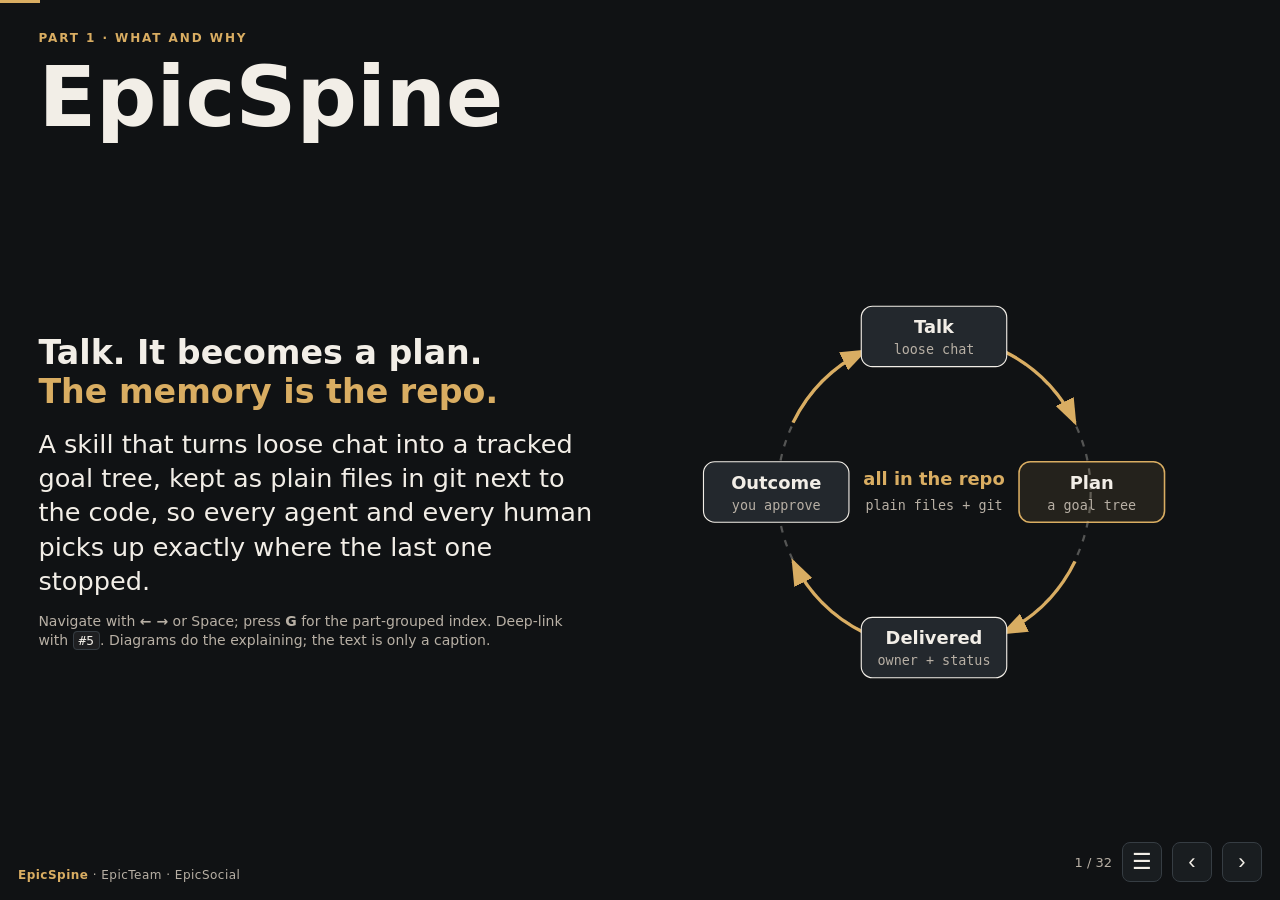
==== commit d76ebb0f: "Merge wt/e65-s5-marks: epicspine.dev gets one letter per product on logo C and one-word names — agen" ====
--- a/book/index.html
+++ b/book/index.html
@@ -55,9 +55,7 @@
     color: var(--ink);
     font-family: var(--font-sans);
   }
-  /* E43-S5: the deck scrolls like a page, each slide one screen tall; no snap, so a short scroll stays where you left it */
-  /* every slide is on the page now, so a long path breaks instead of widening a phone */
-  .slide code { overflow-wrap: anywhere; }
+  body { overflow: hidden; }
   .progress {
     position: fixed;
     top: 0;
@@ -68,16 +66,18 @@
     background: var(--gold);
     transition: width .18s ease;
   }
-  .deck { position: relative; }
+  .deck { height: 100vh; position: relative; }
   .slide {
+    position: absolute;
+    inset: 0;
+    display: none;
+    padding: 3.4vh 3vw 72px;
+    overflow: auto;
+  }
+  .slide.active {
     display: grid;
     grid-template-rows: auto 1fr;
-    grid-template-columns: minmax(0, 1fr);
     gap: 14px;
-    min-height: 100vh;
-    min-height: 100svh;
-    padding: 3.4vh 3vw 72px;
-    border-bottom: 1px solid var(--line);
   }
   .eyebrow {
     color: var(--gold);
@@ -252,7 +252,6 @@
   .sr { stroke: var(--d-r10); } .sr2 { stroke: var(--d-r20); } .sr3 { stroke: var(--d-r30); }
   .read { color: var(--muted); font-size: 12.5px; line-height: 1.5; max-width: none; }
   .read code { font-size: 11.5px; margin-right: 4px; white-space: nowrap; }
-  @media (max-width: 900px) { .read code { white-space: normal; } }
   .read b { color: var(--gold); font-size: 11px; letter-spacing: .12em; text-transform: uppercase; margin-right: 8px; }
 
   /* Part 5 */
@@ -426,10 +425,10 @@
   }
 
   @media (max-width: 900px) {
-    .slide { padding: 32px 18px 78px; }
-    .grid.fill { flex: none; grid-auto-rows: auto; }
-    .controls { right: 10px; bottom: 10px; padding: 6px 6px 6px 12px; background: var(--bg); border: 1px solid var(--line); border-radius: 12px; }
-    .card.big { padding: 22px 20px; }
+    body { overflow: auto; }
+    .deck { height: auto; min-height: 100vh; }
+    .slide { position: static; min-height: 100vh; padding: 32px 18px 78px; }
+    .slide.active { display: grid; }
     .two, .grid, .principles, .tiles, .filemap { grid-template-columns: 1fr; }
     .row { grid-template-columns: 1fr; }
     .pill { justify-self: start; }
@@ -480,16 +479,16 @@
 
 <main class="deck">
   <!-- 1 -->
-  <section class="slide active" data-part="Part 1 · Three intuitions" data-title="EpicSpine">
-    <header>
-      <div class="eyebrow">Part 1 · Three intuitions</div>
+  <section class="slide active" data-part="Part 1 · What and why" data-title="EpicSpine">
+    <header>
+      <div class="eyebrow">Part 1 · What and why</div>
       <h1>EpicSpine</h1>
     </header>
     <div class="body two">
       <div>
         <p class="cs-title-lead">Talk. It becomes a plan.<br><span>The memory is the repo.</span></p>
         <p class="lead" style="margin-top:16px">A skill that turns loose chat into a tracked goal tree, kept as plain files in git next to the code, so every agent and every human picks up exactly where the last one stopped.</p>
-        <p class="hint" style="margin-top:14px">Scroll down like a page, or step with <b>&larr; &rarr;</b> or Space; press <b>G</b> for the part-grouped index. Three plain intuitions come first; Part 5 is the technical part. Deep-link with <code>#5</code>. Diagrams do the explaining; the text is only a caption.</p>
+        <p class="hint" style="margin-top:14px">Navigate with <b>&larr; &rarr;</b> or Space; press <b>G</b> for the part-grouped index. Deep-link with <code>#5</code>. Diagrams do the explaining; the text is only a caption.</p>
       </div>
       <svg class="cs-loop" viewBox="0 0 420 420" xmlns="http://www.w3.org/2000/svg" role="img" aria-labelledby="csloop-title csloop-desc"><title id="csloop-title">One loop: talk, plan, delivery, outcome</title>
         <desc id="csloop-desc">A loop around the repo: you chat loosely, the chat becomes a goal tree, steps are delivered by agents, an outcome is written that you approve, and you talk again; every turn is written down in the repo.</desc>
@@ -517,98 +516,9 @@
     </div>
   </section>
 
-  <!-- E43-S5 (agent_team EPIC-43): three plain intuitions before the technical part -->
-  <section class="slide" data-part="Part 1 · Three intuitions" data-title="Every agent knows what it is for">
-    <header>
-      <div class="eyebrow">Part 1 · Three intuitions · binding</div>
-      <h2>Every agent knows what it is for.</h2>
-    </header>
-    <div class="body">
-      <div class="grid fill">
-        <div class="card big">
-          <span class="tag">Manager</span>
-          <h3>Plans, never builds</h3>
-          <p>Turns what you ask into a goal and steps, hands each step out, and checks what comes back.</p>
-        </div>
-        <div class="card big">
-          <span class="tag">Writer</span>
-          <h3>Drafts, then waits</h3>
-          <p>Writes in your voice from the research it was given, and stops for your yes before anything goes out.</p>
-        </div>
-        <div class="card big">
-          <span class="tag">Reviewer</span>
-          <h3>Checks against the goal</h3>
-          <p>Judges the work by the done means you agreed, not by taste, and says why in one line.</p>
-        </div>
-      </div>
-      <div class="callout">
-        <p>Before it acts, each agent <b>binds</b>: it reads its goal, where things stand and the rules you taught it. That is where its clarity comes from.</p>
-      </div>
-    </div>
-  </section>
-
-  <section class="slide" data-part="Part 1 · Three intuitions" data-title="It goes as far as the code can">
-    <header>
-      <div class="eyebrow">Part 1 · Three intuitions · relentless</div>
-      <h2>It goes as far as the code can.</h2>
-    </header>
-    <div class="body">
-      <div class="grid fill">
-        <div class="card big">
-          <span class="tag">Keeps going</span>
-          <h3>Step after step</h3>
-          <p>When one step is verified, the next one starts. Nobody has to remember to ask.</p>
-        </div>
-        <div class="card big">
-          <span class="tag">Unsticks itself</span>
-          <h3>Wakes find what stalled</h3>
-          <p>A worker stops, a lease runs out, a test turns red. A scheduled wake notices and starts it again.</p>
-        </div>
-        <div class="card big">
-          <span class="tag">Stops for you</span>
-          <h3>Only where you matter</h3>
-          <p>A decision, a look at something live, a yes to publish. Everything else is already done when you arrive.</p>
-        </div>
-      </div>
-      <div class="callout">
-        <p>You are needed <b>only where a step truly needs a person</b>. The rest of the way, the team does not wait.</p>
-      </div>
-    </div>
-  </section>
-
-  <section class="slide" data-part="Part 1 · Three intuitions" data-title="Ask once. Everyone pushes for it">
-    <header>
-      <div class="eyebrow">Part 1 · Three intuitions · together</div>
-      <h2>Ask once. Everyone pushes for it.</h2>
-    </header>
-    <div class="body">
-      <div class="grid fill">
-        <div class="card big">
-          <span class="tag">You ask</span>
-          <h3>Say it loosely</h3>
-          <p>“Google sign-in before Friday, and don’t break email login.” That is enough to start.</p>
-        </div>
-        <div class="card big">
-          <span class="tag">They conspire</span>
-          <h3>Everyone takes a side</h3>
-          <p>The manager plans, workers build, the reviewer checks. Each one pushes the same goal from where it stands.</p>
-        </div>
-        <div class="card big">
-          <span class="tag">The line moves</span>
-          <h3>You see where it is</h3>
-          <p>The goal file says what is done, what is running and what waits on you, at any hour.</p>
-        </div>
-      </div>
-      <div class="callout">
-        <p>It feels like <b>summoning people who want what you want</b> and keep moving the line forward with you.</p>
-      </div>
-    </div>
-  </section>
-
-
-  <section class="slide" data-part="Part 2 · What and why" data-title="Agents lose the plot">
-    <header>
-      <div class="eyebrow">Part 2 · What and why · why</div>
+  <section class="slide" data-part="Part 1 · What and why" data-title="Agents lose the plot">
+    <header>
+      <div class="eyebrow">Part 1 · What and why · why</div>
       <h2>Agents lose the plot between chats.</h2>
     </header>
     <div class="body">
@@ -635,9 +545,9 @@
     </div>
   </section>
 
-  <section class="slide" data-part="Part 2 · What and why" data-title="Talk. It becomes a plan.">
-    <header>
-      <div class="eyebrow">Part 2 · What and why · idea 1</div>
+  <section class="slide" data-part="Part 1 · What and why" data-title="Talk. It becomes a plan.">
+    <header>
+      <div class="eyebrow">Part 1 · What and why · idea 1</div>
       <h2 class="cs-h">Talk. It becomes a plan.</h2>
       <p class="cs-sub">Say it loosely. It is structured for you into goals that are tracked and delivered.</p>
     </header>
@@ -686,9 +596,9 @@
     </div>
   </section>
 
-  <section class="slide" data-part="Part 2 · What and why" data-title="The memory is the repo.">
-    <header>
-      <div class="eyebrow">Part 2 · What and why · idea 2</div>
+  <section class="slide" data-part="Part 1 · What and why" data-title="The memory is the repo.">
+    <header>
+      <div class="eyebrow">Part 1 · What and why · idea 2</div>
       <h2 class="cs-h">The memory is the repo.</h2>
       <p class="cs-sub">Goals, status, decisions and lessons are plain files, committed in git next to the code.</p>
     </header>
@@ -743,9 +653,9 @@
     </div>
   </section>
 
-  <section class="slide" data-part="Part 2 · What and why" data-title="One living spine">
-    <header>
-      <div class="eyebrow">Part 2 · What and why · the file under both ideas</div>
+  <section class="slide" data-part="Part 1 · What and why" data-title="One living spine">
+    <header>
+      <div class="eyebrow">Part 1 · What and why · the file under both ideas</div>
       <h2>One living spine carries intent; everything else carries detail.</h2>
     </header>
     <div class="body">
@@ -797,9 +707,9 @@
     </div>
   </section>
 
-  <section class="slide" data-part="Part 2 · What and why" data-title="The core loop">
-    <header>
-      <div class="eyebrow">Part 2 · What and why · the cycle</div>
+  <section class="slide" data-part="Part 1 · What and why" data-title="The core loop">
+    <header>
+      <div class="eyebrow">Part 1 · What and why · the cycle</div>
       <h2>Intent to issues to proof to Book, then round again.</h2>
     </header>
     <div class="body">
@@ -874,9 +784,9 @@
     </div>
   </section>
 
-  <section class="slide" data-part="Part 3 · Basic principles" data-title="The core principles">
-    <header>
-      <div class="eyebrow">Part 3 · Basic principles</div>
+  <section class="slide" data-part="Part 2 · Basic principles" data-title="The core principles">
+    <header>
+      <div class="eyebrow">Part 2 · Basic principles</div>
       <h2>Eight principles everything else follows from.</h2>
     </header>
     <div class="body">
@@ -896,47 +806,47 @@
     </div>
   </section>
 
-  <section class="slide" data-part="Part 4 · Feature map" data-title="Feature map">
-    <header>
-      <div class="eyebrow">Part 4 · Feature map</div>
+  <section class="slide" data-part="Part 3 · Feature map" data-title="Feature map">
+    <header>
+      <div class="eyebrow">Part 3 · Feature map</div>
       <h2>Everything the skill does, and where to dig in.</h2>
     </header>
     <div class="body">
       <div class="tiles">
-        <a class="tile" href="#6"><strong>Talk becomes a plan</strong><span>Chat structured into a goal tree.</span><span class="go">Idea 1 &rarr;</span></a>
-        <a class="tile" href="#7"><strong>The memory is the repo</strong><span>Plain files in git; bind and know.</span><span class="go">Idea 2 &rarr;</span></a>
-        <a class="tile" href="#9"><strong>Core loop</strong><span>Intent, issues, proof, Book.</span><span class="go">Loop &rarr;</span></a>
-        <a class="tile" href="#8"><strong>Spine model</strong><span>One intent; authority by artifact.</span><span class="go">Surfaces &rarr;</span></a>
-        <a class="tile" href="#12"><strong>Profiles: compact / full</strong><span>Document size control.</span><span class="go">Anatomy &rarr;</span></a>
-        <a class="tile" href="#12"><strong>Dialect v1 / v2</strong><span>Acceptance workflow; SHIP / HARDEN.</span><span class="go">Anatomy &rarr;</span></a>
-        <a class="tile" href="#13"><strong>Hierarchy + rollups</strong><span>Root to child; one level up.</span><span class="go">Hierarchy &rarr;</span></a>
-        <a class="tile" href="#14"><strong>Bind path</strong><span>AGENTS.md, root spine, branch spine.</span><span class="go">Bind &rarr;</span></a>
-        <a class="tile" href="#15"><strong>Roles + dispatch</strong><span>Manager and worker; who writes where.</span><span class="go">Roles &rarr;</span></a>
-        <a class="tile" href="#16"><strong>Dispatch profile</strong><span>Ask once, record it, reuse it.</span><span class="go">Profile &rarr;</span></a>
-        <a class="tile" href="#17"><strong>Ask-first + ready frontier</strong><span>Settle forks, then launch.</span><span class="go">Dispatch &rarr;</span></a>
-        <a class="tile" href="#18"><strong>Git doctrine</strong><span>Worktree, ff-only, revert on red.</span><span class="go">Git &rarr;</span></a>
-        <a class="tile" href="#19"><strong>Two-axis verification</strong><span>Standards and spec.</span><span class="go">Verify &rarr;</span></a>
-        <a class="tile" href="#20"><strong>Learnings</strong><span>Explicit, scoped memory.</span><span class="go">Learnings &rarr;</span></a>
-        <a class="tile" href="#21"><strong>Validation tooling</strong><span>Structural and graph checks.</span><span class="go">Tooling &rarr;</span></a>
-        <a class="tile" href="#22"><strong>Hygiene + sweeps</strong><span>Clean as you go.</span><span class="go">Hygiene &rarr;</span></a>
-        <a class="tile" href="#23"><strong>Skill install</strong><span>One hub, linked per harness.</span><span class="go">Install &rarr;</span></a>
-        <a class="tile" href="#24"><strong>Always-on bind</strong><span>A bind line on every harness.</span><span class="go">Always on &rarr;</span></a>
-        <a class="tile" href="#25"><strong>Skill updates</strong><span>Freshness by content, at bind.</span><span class="go">Updates &rarr;</span></a>
-        <a class="tile" href="#26"><strong>Book companion</strong><span>Chapters, leaves, contract.</span><span class="go">Book &rarr;</span></a>
-        <a class="tile" href="#28"><strong>Shortlists + HTML serving</strong><span>JSON to table-first page on 127.0.0.1.</span><span class="go">Shortlists &rarr;</span></a>
-        <a class="tile" href="#29"><strong>Ticket backends</strong><span>GitHub default; local files.</span><span class="go">Backends &rarr;</span></a>
-        <a class="tile" href="#30"><strong>Ticket lifecycle</strong><span>Draft to done, plus two off-path states.</span><span class="go">Lifecycle &rarr;</span></a>
-        <a class="tile" href="#31"><strong>Draft until stamped ready</strong><span>Only the user readies; the repo delivers itself.</span><span class="go">Stamp &rarr;</span></a>
-        <a class="tile" href="#32"><strong>One task end to end</strong><span>Goal to merged and recorded.</span><span class="go">Sequence &rarr;</span></a>
-        <a class="tile" href="#21"><strong>Migration</strong><span>Full to compact, hash-gated.</span><span class="go">Tooling &rarr;</span></a>
-        <a class="tile" href="#33"><strong>Dogfood invariant</strong><span>Skill, spine and Book move together.</span><span class="go">One repo &rarr;</span></a>
+        <a class="tile" href="#3"><strong>Talk becomes a plan</strong><span>Chat structured into a goal tree.</span><span class="go">Idea 1 &rarr;</span></a>
+        <a class="tile" href="#4"><strong>The memory is the repo</strong><span>Plain files in git; bind and know.</span><span class="go">Idea 2 &rarr;</span></a>
+        <a class="tile" href="#6"><strong>Core loop</strong><span>Intent, issues, proof, Book.</span><span class="go">Loop &rarr;</span></a>
+        <a class="tile" href="#5"><strong>Spine model</strong><span>One intent; authority by artifact.</span><span class="go">Surfaces &rarr;</span></a>
+        <a class="tile" href="#9"><strong>Profiles: compact / full</strong><span>Document size control.</span><span class="go">Anatomy &rarr;</span></a>
+        <a class="tile" href="#9"><strong>Dialect v1 / v2</strong><span>Acceptance workflow; SHIP / HARDEN.</span><span class="go">Anatomy &rarr;</span></a>
+        <a class="tile" href="#10"><strong>Hierarchy + rollups</strong><span>Root to child; one level up.</span><span class="go">Hierarchy &rarr;</span></a>
+        <a class="tile" href="#11"><strong>Bind path</strong><span>AGENTS.md, root spine, branch spine.</span><span class="go">Bind &rarr;</span></a>
+        <a class="tile" href="#12"><strong>Roles + dispatch</strong><span>Manager and worker; who writes where.</span><span class="go">Roles &rarr;</span></a>
+        <a class="tile" href="#13"><strong>Dispatch profile</strong><span>Ask once, record it, reuse it.</span><span class="go">Profile &rarr;</span></a>
+        <a class="tile" href="#14"><strong>Ask-first + ready frontier</strong><span>Settle forks, then launch.</span><span class="go">Dispatch &rarr;</span></a>
+        <a class="tile" href="#15"><strong>Git doctrine</strong><span>Worktree, ff-only, revert on red.</span><span class="go">Git &rarr;</span></a>
+        <a class="tile" href="#16"><strong>Two-axis verification</strong><span>Standards and spec.</span><span class="go">Verify &rarr;</span></a>
+        <a class="tile" href="#17"><strong>Learnings</strong><span>Explicit, scoped memory.</span><span class="go">Learnings &rarr;</span></a>
+        <a class="tile" href="#18"><strong>Validation tooling</strong><span>Structural and graph checks.</span><span class="go">Tooling &rarr;</span></a>
+        <a class="tile" href="#19"><strong>Hygiene + sweeps</strong><span>Clean as you go.</span><span class="go">Hygiene &rarr;</span></a>
+        <a class="tile" href="#20"><strong>Skill install</strong><span>One hub, linked per harness.</span><span class="go">Install &rarr;</span></a>
+        <a class="tile" href="#21"><strong>Always-on bind</strong><span>A bind line on every harness.</span><span class="go">Always on &rarr;</span></a>
+        <a class="tile" href="#22"><strong>Skill updates</strong><span>Freshness by content, at bind.</span><span class="go">Updates &rarr;</span></a>
+        <a class="tile" href="#23"><strong>Book companion</strong><span>Chapters, leaves, contract.</span><span class="go">Book &rarr;</span></a>
+        <a class="tile" href="#25"><strong>Shortlists + HTML serving</strong><span>JSON to table-first page on 127.0.0.1.</span><span class="go">Shortlists &rarr;</span></a>
+        <a class="tile" href="#26"><strong>Ticket backends</strong><span>GitHub default; local files.</span><span class="go">Backends &rarr;</span></a>
+        <a class="tile" href="#27"><strong>Ticket lifecycle</strong><span>Draft to done, plus two off-path states.</span><span class="go">Lifecycle &rarr;</span></a>
+        <a class="tile" href="#28"><strong>Draft until stamped ready</strong><span>Only the user readies; the repo delivers itself.</span><span class="go">Stamp &rarr;</span></a>
+        <a class="tile" href="#29"><strong>One task end to end</strong><span>Goal to merged and recorded.</span><span class="go">Sequence &rarr;</span></a>
+        <a class="tile" href="#18"><strong>Migration</strong><span>Full to compact, hash-gated.</span><span class="go">Tooling &rarr;</span></a>
+        <a class="tile" href="#30"><strong>Dogfood invariant</strong><span>Skill, spine and Book move together.</span><span class="go">One repo &rarr;</span></a>
       </div>
     </div>
   </section>
 
-  <section class="slide" data-part="Part 5 · How it works, technically" data-title="Anatomy of a spine">
-    <header>
-      <div class="eyebrow">Part 5 · How it works, technically · 1 of 20</div>
+  <section class="slide" data-part="Part 4 · How it works" data-title="Anatomy of a spine">
+    <header>
+      <div class="eyebrow">Part 4 · How it works · 1 of 20</div>
       <h2>A spine is small on purpose.</h2>
     </header>
     <div class="body">
@@ -1011,9 +921,9 @@
     </div>
   </section>
 
-  <section class="slide" data-part="Part 5 · How it works, technically" data-title="Root, children, rollups">
-    <header>
-      <div class="eyebrow">Part 5 · How it works, technically · 2 of 20</div>
+  <section class="slide" data-part="Part 4 · How it works" data-title="Root, children, rollups">
+    <header>
+      <div class="eyebrow">Part 4 · How it works · 2 of 20</div>
       <h2>One root. Children own local truth.</h2>
     </header>
     <div class="body">
@@ -1085,9 +995,9 @@
     </div>
   </section>
 
-  <section class="slide" data-part="Part 5 · How it works, technically" data-title="Bind first, read three hops">
-    <header>
-      <div class="eyebrow">Part 5 · How it works, technically · 3 of 20</div>
+  <section class="slide" data-part="Part 4 · How it works" data-title="Bind first, read three hops">
+    <header>
+      <div class="eyebrow">Part 4 · How it works · 3 of 20</div>
       <h2>Bind first. Then read three hops.</h2>
     </header>
     <div class="body">
@@ -1166,9 +1076,9 @@
     </div>
   </section>
 
-  <section class="slide" data-part="Part 5 · How it works, technically" data-title="Roles and dispatch">
-    <header>
-      <div class="eyebrow">Part 5 · How it works, technically · 4 of 20</div>
+  <section class="slide" data-part="Part 4 · How it works" data-title="Roles and dispatch">
+    <header>
+      <div class="eyebrow">Part 4 · How it works · 4 of 20</div>
       <h2>Independence comes from fresh context.</h2>
     </header>
     <div class="body">
@@ -1257,9 +1167,9 @@
     </div>
   </section>
 
-  <section class="slide" data-part="Part 5 · How it works, technically" data-title="Which worker runs the task">
-    <header>
-      <div class="eyebrow">Part 5 · How it works, technically · 5 of 20</div>
+  <section class="slide" data-part="Part 4 · How it works" data-title="Which worker runs the task">
+    <header>
+      <div class="eyebrow">Part 4 · How it works · 5 of 20</div>
       <h2>Task instruction beats repo profile beats default.</h2>
     </header>
     <div class="body">
@@ -1313,9 +1223,9 @@
     </div>
   </section>
 
-  <section class="slide" data-part="Part 5 · How it works, technically" data-title="Ask first, then dispatch">
-    <header>
-      <div class="eyebrow">Part 5 · How it works, technically · 6 of 20</div>
+  <section class="slide" data-part="Part 4 · How it works" data-title="Ask first, then dispatch">
+    <header>
+      <div class="eyebrow">Part 4 · How it works · 6 of 20</div>
       <h2>Settle the forks. Launch only the ready frontier.</h2>
     </header>
     <div class="body">
@@ -1396,9 +1306,9 @@
     </div>
   </section>
 
-  <section class="slide" data-part="Part 5 · How it works, technically" data-title="Git lanes">
-    <header>
-      <div class="eyebrow">Part 5 · How it works, technically · 7 of 20</div>
+  <section class="slide" data-part="Part 4 · How it works" data-title="Git lanes">
+    <header>
+      <div class="eyebrow">Part 4 · How it works · 7 of 20</div>
       <h2>Stay in main. Isolate execution. Merge verified.</h2>
     </header>
     <div class="body">
@@ -1486,9 +1396,9 @@
     </div>
   </section>
 
-  <section class="slide" data-part="Part 5 · How it works, technically" data-title="Two-axis verification">
-    <header>
-      <div class="eyebrow">Part 5 · How it works, technically · 8 of 20</div>
+  <section class="slide" data-part="Part 4 · How it works" data-title="Two-axis verification">
+    <header>
+      <div class="eyebrow">Part 4 · How it works · 8 of 20</div>
       <h2>Verify on two axes before anything merges.</h2>
     </header>
     <div class="body">
@@ -1548,9 +1458,9 @@
     </div>
   </section>
 
-  <section class="slide" data-part="Part 5 · How it works, technically" data-title="Operating Learnings">
-    <header>
-      <div class="eyebrow">Part 5 · How it works, technically · 9 of 20</div>
+  <section class="slide" data-part="Part 4 · How it works" data-title="Operating Learnings">
+    <header>
+      <div class="eyebrow">Part 4 · How it works · 9 of 20</div>
       <h2>Memory, at the depth where it applies.</h2>
     </header>
     <div class="body">
@@ -1613,9 +1523,9 @@
     </div>
   </section>
 
-  <section class="slide" data-part="Part 5 · How it works, technically" data-title="Validation and tooling">
-    <header>
-      <div class="eyebrow">Part 5 · How it works, technically · 10 of 20</div>
+  <section class="slide" data-part="Part 4 · How it works" data-title="Validation and tooling">
+    <header>
+      <div class="eyebrow">Part 4 · How it works · 10 of 20</div>
       <h2>Documents have a contract. Checks prove it.</h2>
     </header>
     <div class="body">
@@ -1684,9 +1594,9 @@
     </div>
   </section>
 
-  <section class="slide" data-part="Part 5 · How it works, technically" data-title="Hygiene and resumability">
-    <header>
-      <div class="eyebrow">Part 5 · How it works, technically · 11 of 20</div>
+  <section class="slide" data-part="Part 4 · How it works" data-title="Hygiene and resumability">
+    <header>
+      <div class="eyebrow">Part 4 · How it works · 11 of 20</div>
       <h2>Leave the repo clean and the next agent a map.</h2>
     </header>
     <div class="body">
@@ -1761,9 +1671,9 @@
     </div>
   </section>
 
-  <section class="slide" data-part="Part 5 · How it works, technically" data-title="Skill install">
-    <header>
-      <div class="eyebrow">Part 5 · How it works, technically · 12 of 20</div>
+  <section class="slide" data-part="Part 4 · How it works" data-title="Skill install">
+    <header>
+      <div class="eyebrow">Part 4 · How it works · 12 of 20</div>
       <h2>One source, installed once, linked everywhere.</h2>
     </header>
     <div class="body">
@@ -1836,9 +1746,9 @@
     </div>
   </section>
 
-  <section class="slide" data-part="Part 5 · How it works, technically" data-title="Always-on bind">
-    <header>
-      <div class="eyebrow">Part 5 · How it works, technically · 13 of 20</div>
+  <section class="slide" data-part="Part 4 · How it works" data-title="Always-on bind">
+    <header>
+      <div class="eyebrow">Part 4 · How it works · 13 of 20</div>
       <h2>Bound on the first reply, on every harness.</h2>
     </header>
     <div class="body">
@@ -1909,9 +1819,9 @@
     </div>
   </section>
 
-  <section class="slide" data-part="Part 5 · How it works, technically" data-title="Skill updates at bind">
-    <header>
-      <div class="eyebrow">Part 5 · How it works, technically · 14 of 20</div>
+  <section class="slide" data-part="Part 4 · How it works" data-title="Skill updates at bind">
+    <header>
+      <div class="eyebrow">Part 4 · How it works · 14 of 20</div>
       <h2>Freshness is checked by content, once a day.</h2>
     </header>
     <div class="body">
@@ -2000,9 +1910,9 @@
     </div>
   </section>
 
-  <section class="slide" data-part="Part 5 · How it works, technically" data-title="The Book companion">
-    <header>
-      <div class="eyebrow">Part 5 · How it works, technically · 15 of 20</div>
+  <section class="slide" data-part="Part 4 · How it works" data-title="The Book companion">
+    <header>
+      <div class="eyebrow">Part 4 · How it works · 15 of 20</div>
       <h2>The spine owns development. The Book owns understanding.</h2>
     </header>
     <div class="body">
@@ -2079,9 +1989,9 @@
     </div>
   </section>
 
-  <section class="slide" data-part="Part 5 · How it works, technically" data-title="The Book contract">
-    <header>
-      <div class="eyebrow">Part 5 · How it works, technically · 16 of 20</div>
+  <section class="slide" data-part="Part 4 · How it works" data-title="The Book contract">
+    <header>
+      <div class="eyebrow">Part 4 · How it works · 16 of 20</div>
       <h2>Declare it once. Every bound agent then authors.</h2>
     </header>
     <div class="body">
@@ -2160,9 +2070,9 @@
     </div>
   </section>
 
-  <section class="slide" data-part="Part 5 · How it works, technically" data-title="Shortlists">
-    <header>
-      <div class="eyebrow">Part 5 · How it works, technically · 17 of 20</div>
+  <section class="slide" data-part="Part 4 · How it works" data-title="Shortlists">
+    <header>
+      <div class="eyebrow">Part 4 · How it works · 17 of 20</div>
       <h2>A shortlist is a first-class deliverable.</h2>
     </header>
     <div class="body">
@@ -2248,9 +2158,9 @@
     </div>
   </section>
 
-  <section class="slide" data-part="Part 5 · How it works, technically" data-title="Ticket backends">
-    <header>
-      <div class="eyebrow">Part 5 · How it works, technically · 18 of 20</div>
+  <section class="slide" data-part="Part 4 · How it works" data-title="Ticket backends">
+    <header>
+      <div class="eyebrow">Part 4 · How it works · 18 of 20</div>
       <h2>GitHub by default. Local files when declared.</h2>
     </header>
     <div class="body">
@@ -2311,9 +2221,9 @@
     </div>
   </section>
 
-  <section class="slide" data-part="Part 5 · How it works, technically" data-title="Ticket lifecycle">
-    <header>
-      <div class="eyebrow">Part 5 · How it works, technically · 19 of 20</div>
+  <section class="slide" data-part="Part 4 · How it works" data-title="Ticket lifecycle">
+    <header>
+      <div class="eyebrow">Part 4 · How it works · 19 of 20</div>
       <h2>A ticket moves from draft to done on evidence.</h2>
     </header>
     <div class="body">
@@ -2410,9 +2320,9 @@
     </div>
   </section>
 
-  <section class="slide" data-part="Part 5 · How it works, technically" data-title="Draft until stamped ready">
-    <header>
-      <div class="eyebrow">Part 5 · How it works, technically · 20 of 20</div>
+  <section class="slide" data-part="Part 4 · How it works" data-title="Draft until stamped ready">
+    <header>
+      <div class="eyebrow">Part 4 · How it works · 20 of 20</div>
       <h2>Draft until stamped ready: the repo delivers itself.</h2>
     </header>
     <div class="body">
@@ -2429,9 +2339,9 @@
     </div>
   </section>
 
-  <section class="slide" data-part="Part 6 · Putting it together" data-title="One task, end to end">
-    <header>
-      <div class="eyebrow">Part 6 · Putting it together · 1 of 4</div>
+  <section class="slide" data-part="Part 5 · Putting it together" data-title="One task, end to end">
+    <header>
+      <div class="eyebrow">Part 5 · Putting it together · 1 of 4</div>
       <h2>One full task, goal to merged and recorded.</h2>
     </header>
     <div class="body">
@@ -2499,9 +2409,9 @@
     </div>
   </section>
 
-  <section class="slide" data-part="Part 6 · Putting it together" data-title="Skill, spine, Book: one repo">
-    <header>
-      <div class="eyebrow">Part 6 · Putting it together · 2 of 4</div>
+  <section class="slide" data-part="Part 5 · Putting it together" data-title="Skill, spine, Book: one repo">
+    <header>
+      <div class="eyebrow">Part 5 · Putting it together · 2 of 4</div>
       <h2>This repo is the skill, its own spine, and its own Book.</h2>
     </header>
     <div class="body">
@@ -2552,9 +2462,9 @@
     </div>
   </section>
 
-  <section class="slide" data-part="Part 6 · Putting it together" data-title="How divergence is caught">
-    <header>
-      <div class="eyebrow">Part 6 · Putting it together · 3 of 4</div>
+  <section class="slide" data-part="Part 5 · Putting it together" data-title="How divergence is caught">
+    <header>
+      <div class="eyebrow">Part 5 · Putting it together · 3 of 4</div>
       <h2>Three surfaces, three checks, one final gate.</h2>
     </header>
     <div class="body">
@@ -2626,9 +2536,9 @@
     </div>
   </section>
 
-  <section class="slide" data-part="Part 6 · Putting it together" data-title="Where to go next">
-    <header>
-      <div class="eyebrow">Part 6 · Putting it together · 4 of 4</div>
+  <section class="slide" data-part="Part 5 · Putting it together" data-title="Where to go next">
+    <header>
+      <div class="eyebrow">Part 5 · Putting it together · 4 of 4</div>
       <h2>Read the source, not the summary.</h2>
     </header>
     <div class="body two" style="align-items:start">
@@ -2717,7 +2627,7 @@
 </main>
 
 <div class="controls" role="group" aria-label="Slide navigation">
-  <span id="counter">1 / 35</span>
+  <span id="counter">1 / 32</span>
   <button type="button" id="index-btn" aria-label="Slide index" aria-expanded="false" title="Slide index (g)">&#9776;</button>
   <button type="button" id="prev" aria-label="Previous slide" title="Previous (left arrow)">&lsaquo;</button>
   <button type="button" id="next" aria-label="Next slide" title="Next (right arrow)">&rsaquo;</button>
@@ -2772,37 +2682,24 @@
       indexList.appendChild(li);
     });
 
-    // E43-S5 (agent_team EPIC-43): the deck is one page; show() scrolls to a slide and mark() follows the scroll.
-    function mark(n) {
-      if (n === index && counter.textContent.indexOf(String(n + 1) + " /") === 0) { return; }
-      index = n;
-      slides.forEach(function (slide, i) { slide.classList.toggle("active", i === index); });
+    function show(n) {
+      index = Math.max(0, Math.min(slides.length - 1, n));
+      slides.forEach(function (slide, i) {
+        slide.classList.toggle("active", i === index);
+      });
       counter.textContent = (index + 1) + " / " + slides.length;
       progress.style.width = (((index + 1) / slides.length) * 100) + "%";
-      if (window.history && history.replaceState) { history.replaceState(null, "", "#" + (index + 1)); }
+      slides[index].scrollTop = 0;
+      if (window.history && history.replaceState) {
+        history.replaceState(null, "", "#" + (index + 1));
+      } else {
+        window.location.hash = String(index + 1);
+      }
       var items = indexList.querySelectorAll("li:not(.idx-part)");
       Array.prototype.forEach.call(items, function (li, i) {
         li.classList.toggle("current", i === index);
       });
     }
-    function show(n, instant) {
-      n = Math.max(0, Math.min(slides.length - 1, n));
-      var top = slides[n].getBoundingClientRect().top + window.scrollY;
-      var still = instant || window.matchMedia("(prefers-reduced-motion: reduce)").matches;
-      window.scrollTo({ top: top, behavior: still ? "instant" : "smooth" });
-      mark(n);
-    }
-    function inView() {
-      var y = window.innerHeight * 0.4, best = 0;
-      slides.forEach(function (slide, i) { if (slide.getBoundingClientRect().top <= y) { best = i; } });
-      return best;
-    }
-    var ticking = false;
-    window.addEventListener("scroll", function () {
-      if (ticking) { return; }
-      ticking = true;
-      requestAnimationFrame(function () { ticking = false; mark(inView()); });
-    }, { passive: true });
 
     function openIndex() {
       indexPanel.classList.add("open");
@@ -2826,11 +2723,10 @@
 
     window.addEventListener("keydown", function (e) {
       var k = e.key;
-      if (e.altKey || e.ctrlKey || e.metaKey) { return; }
-      if (k === "ArrowRight" || k === "PageDown" || (k === " " && !e.shiftKey) || k === "Spacebar") {
-        e.preventDefault(); show(inView() + 1);
-      } else if (k === "ArrowLeft" || k === "PageUp" || (k === " " && e.shiftKey)) {
-        e.preventDefault(); show(inView() - 1);
+      if (k === "ArrowRight" || k === "PageDown" || k === " " || k === "Spacebar") {
+        e.preventDefault(); show(index + 1);
+      } else if (k === "ArrowLeft" || k === "PageUp") {
+        e.preventDefault(); show(index - 1);
       } else if (k === "Home") {
         e.preventDefault(); show(0);
       } else if (k === "End") {
@@ -2842,27 +2738,42 @@
       }
     });
 
-    // E43-S1 made the wheel and a swipe flip slides; E43-S5 lets them scroll the page instead,
-    // and a sideways swipe on a phone still steps one slide.
+    // E43-S1 (agent_team EPIC-43): scrolling and swiping flip slides; a tall slide scrolls first, then flips at its edge.
+    var lock = 0;
+    function atEdge(slide, dir) {
+      if (dir > 0) { return slide.scrollTop + slide.clientHeight >= slide.scrollHeight - 2; }
+      return slide.scrollTop <= 0;
+    }
+    function flip(dir) {
+      var now = Date.now();
+      if (now < lock || !atEdge(slides[index], dir)) { return false; }
+      lock = now + 650;
+      show(index + dir);
+      return true;
+    }
+    window.addEventListener("wheel", function (e) {
+      if (indexPanel.classList.contains("open") || e.ctrlKey || Math.abs(e.deltaY) < 12) { return; }
+      flip(e.deltaY > 0 ? 1 : -1);
+    }, { passive: true });
     var touchX = null, touchY = null;
     window.addEventListener("touchstart", function (e) {
       touchX = e.touches[0].clientX; touchY = e.touches[0].clientY;
     }, { passive: true });
     window.addEventListener("touchend", function (e) {
-      if (touchX === null || indexPanel.classList.contains("open")) { return; }
+      if (touchY === null || indexPanel.classList.contains("open")) { return; }
       var dx = e.changedTouches[0].clientX - touchX, dy = e.changedTouches[0].clientY - touchY;
       touchX = touchY = null;
-      if (Math.abs(dx) > 60 && Math.abs(dx) > Math.abs(dy) * 2) { show(inView() + (dx < 0 ? 1 : -1)); }
+      if (Math.abs(dx) > 50 && Math.abs(dx) > Math.abs(dy) * 1.5) { lock = 0; flip(dx < 0 ? 1 : -1); }
+      else if (Math.abs(dy) > 50) { flip(dy < 0 ? 1 : -1); }
     }, { passive: true });
 
     window.addEventListener("hashchange", function () {
       var n = parseInt(window.location.hash.replace("#", ""), 10);
-      if (!isNaN(n) && n - 1 !== index) { show(n - 1); }
+      if (!isNaN(n)) { show(n - 1); }
     });
 
     var start = parseInt(window.location.hash.replace("#", ""), 10);
-    index = -1;
-    if (isNaN(start) || start <= 1) { mark(0); } else { show(start - 1, true); }
+    show(isNaN(start) ? 0 : start - 1);
   })();
 </script>
 </body>
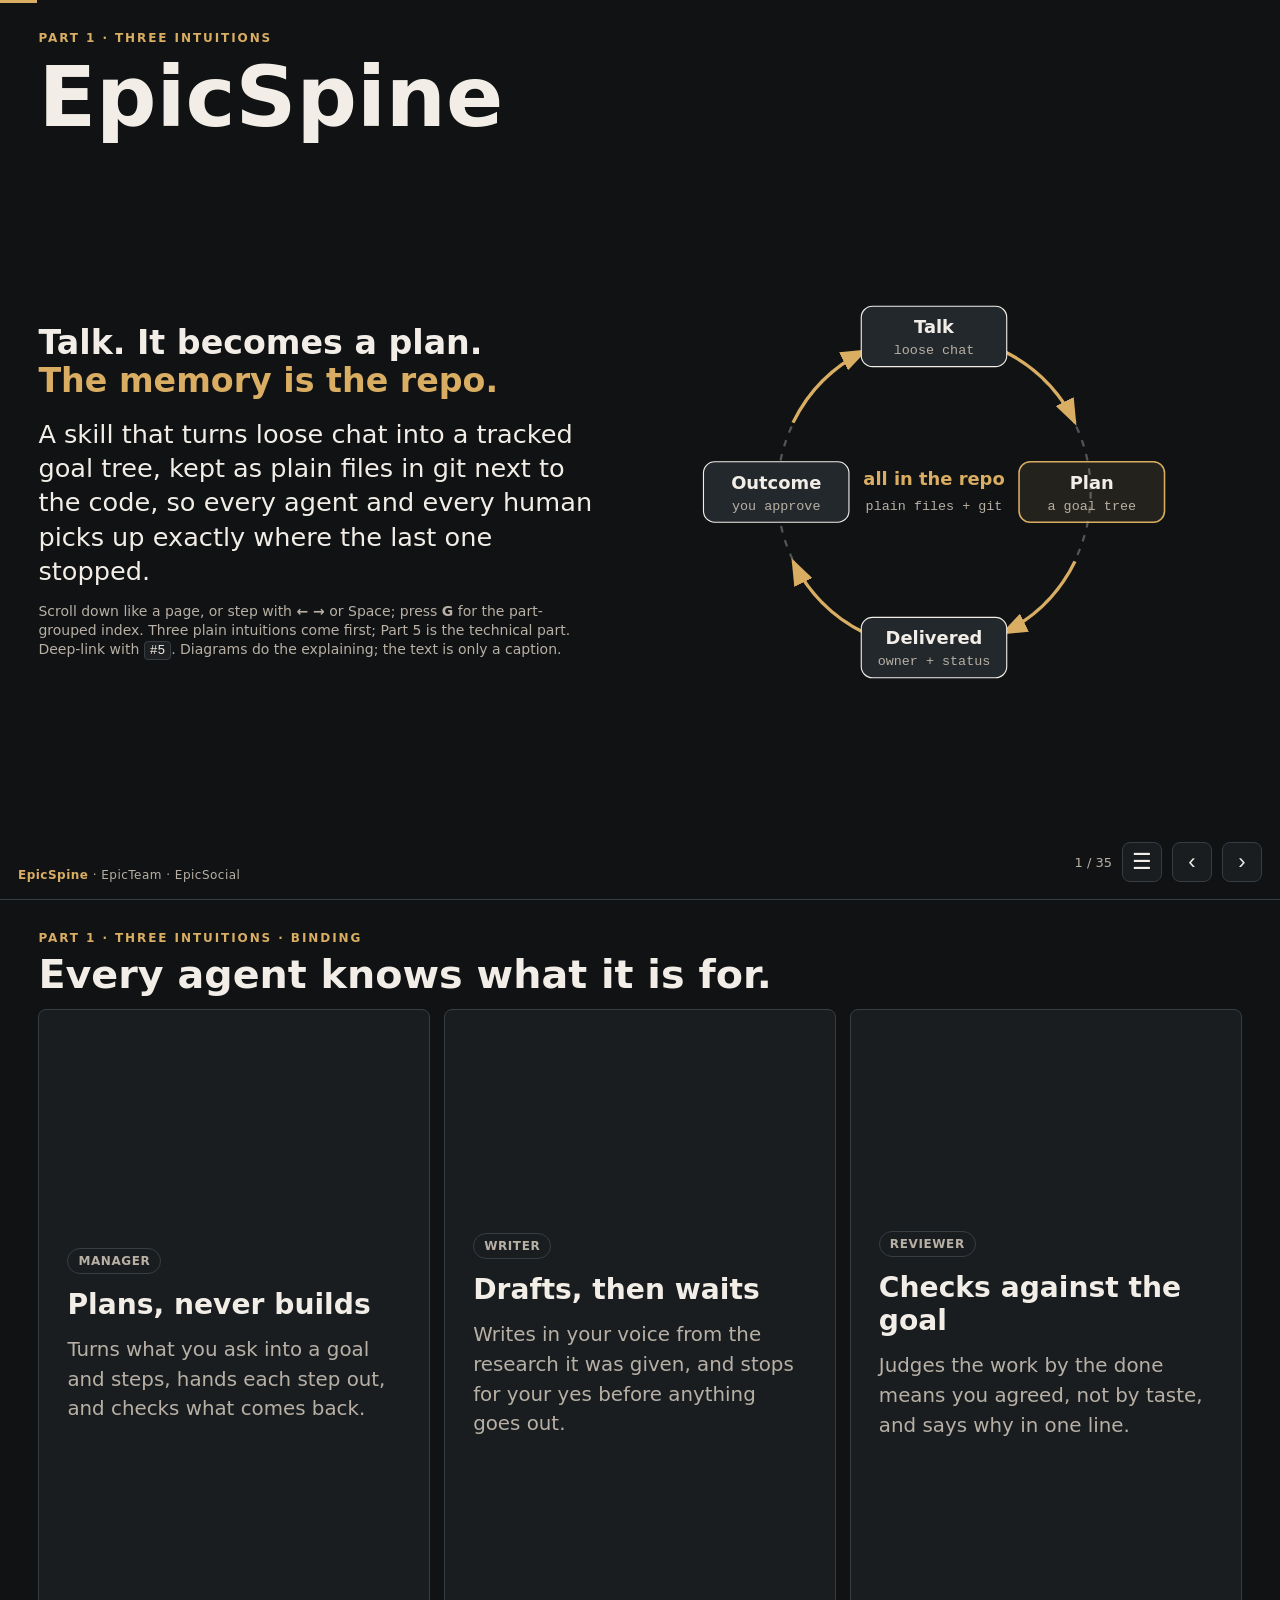
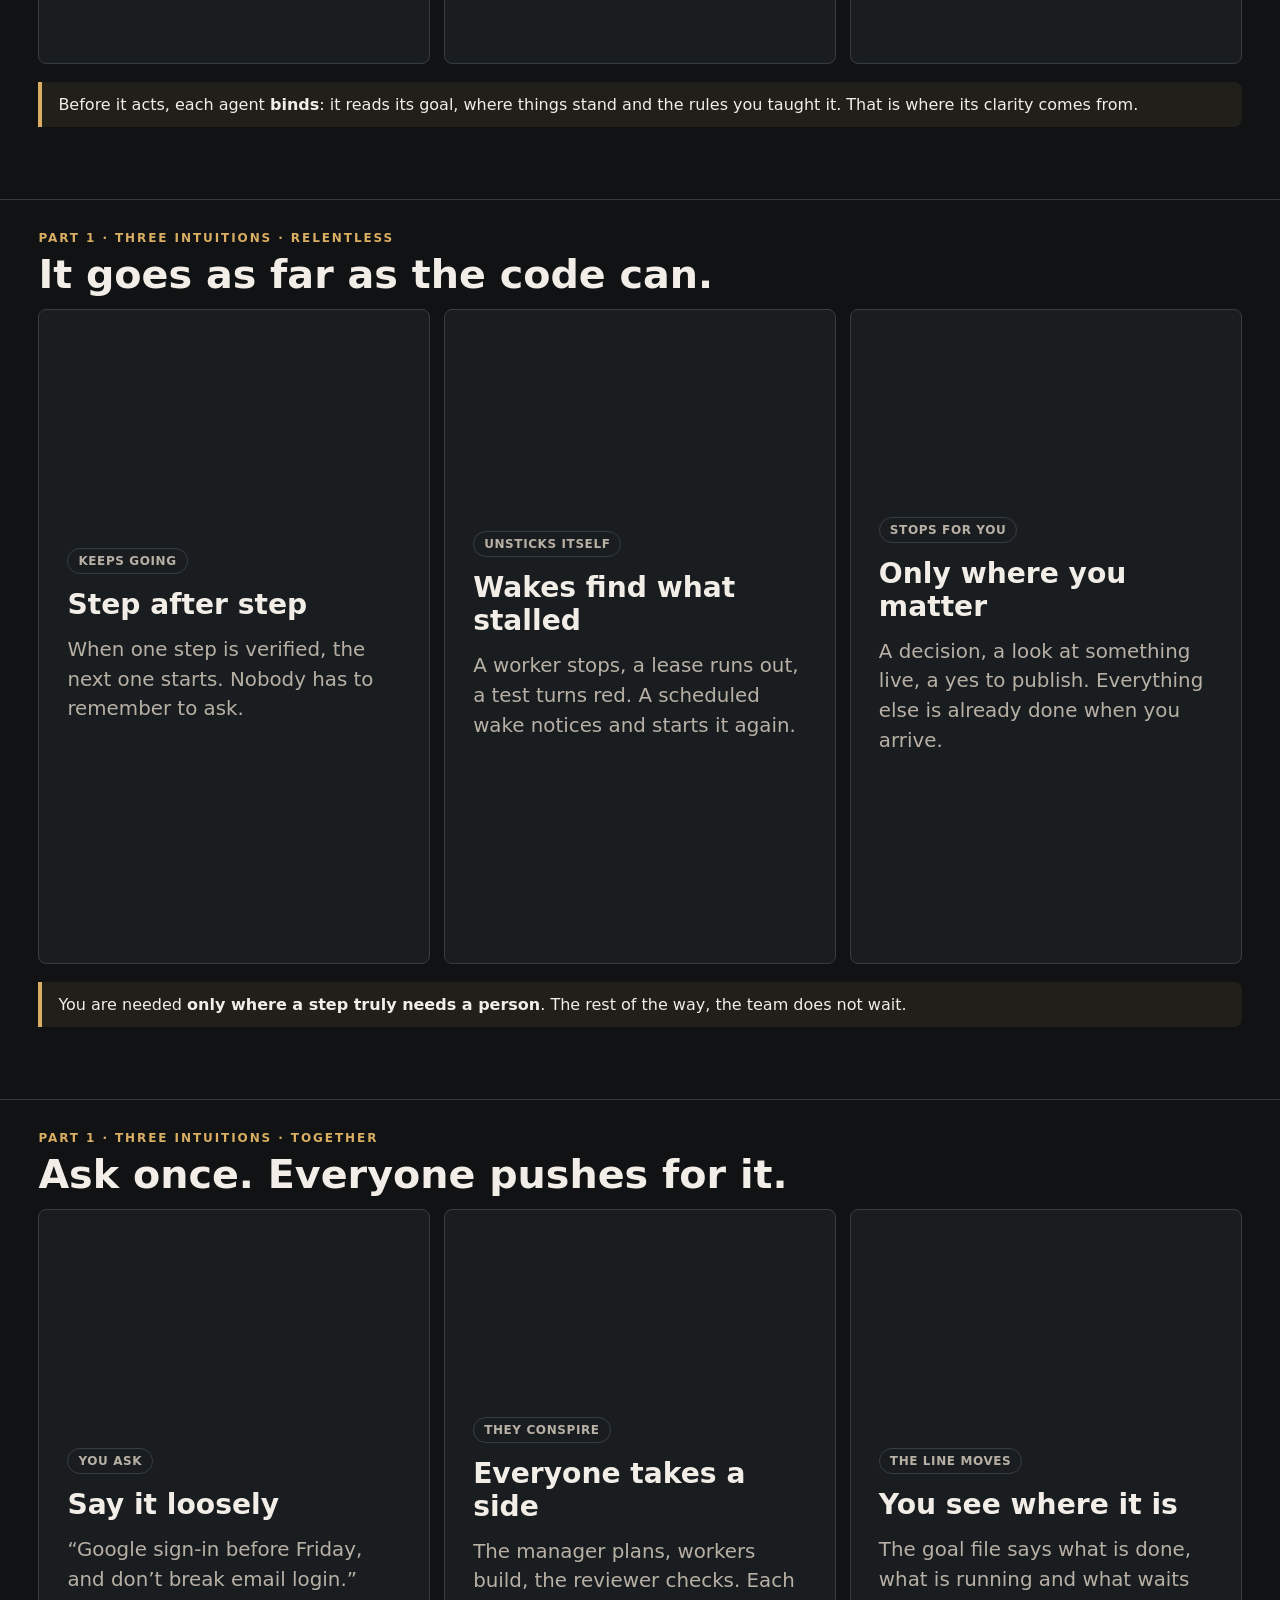
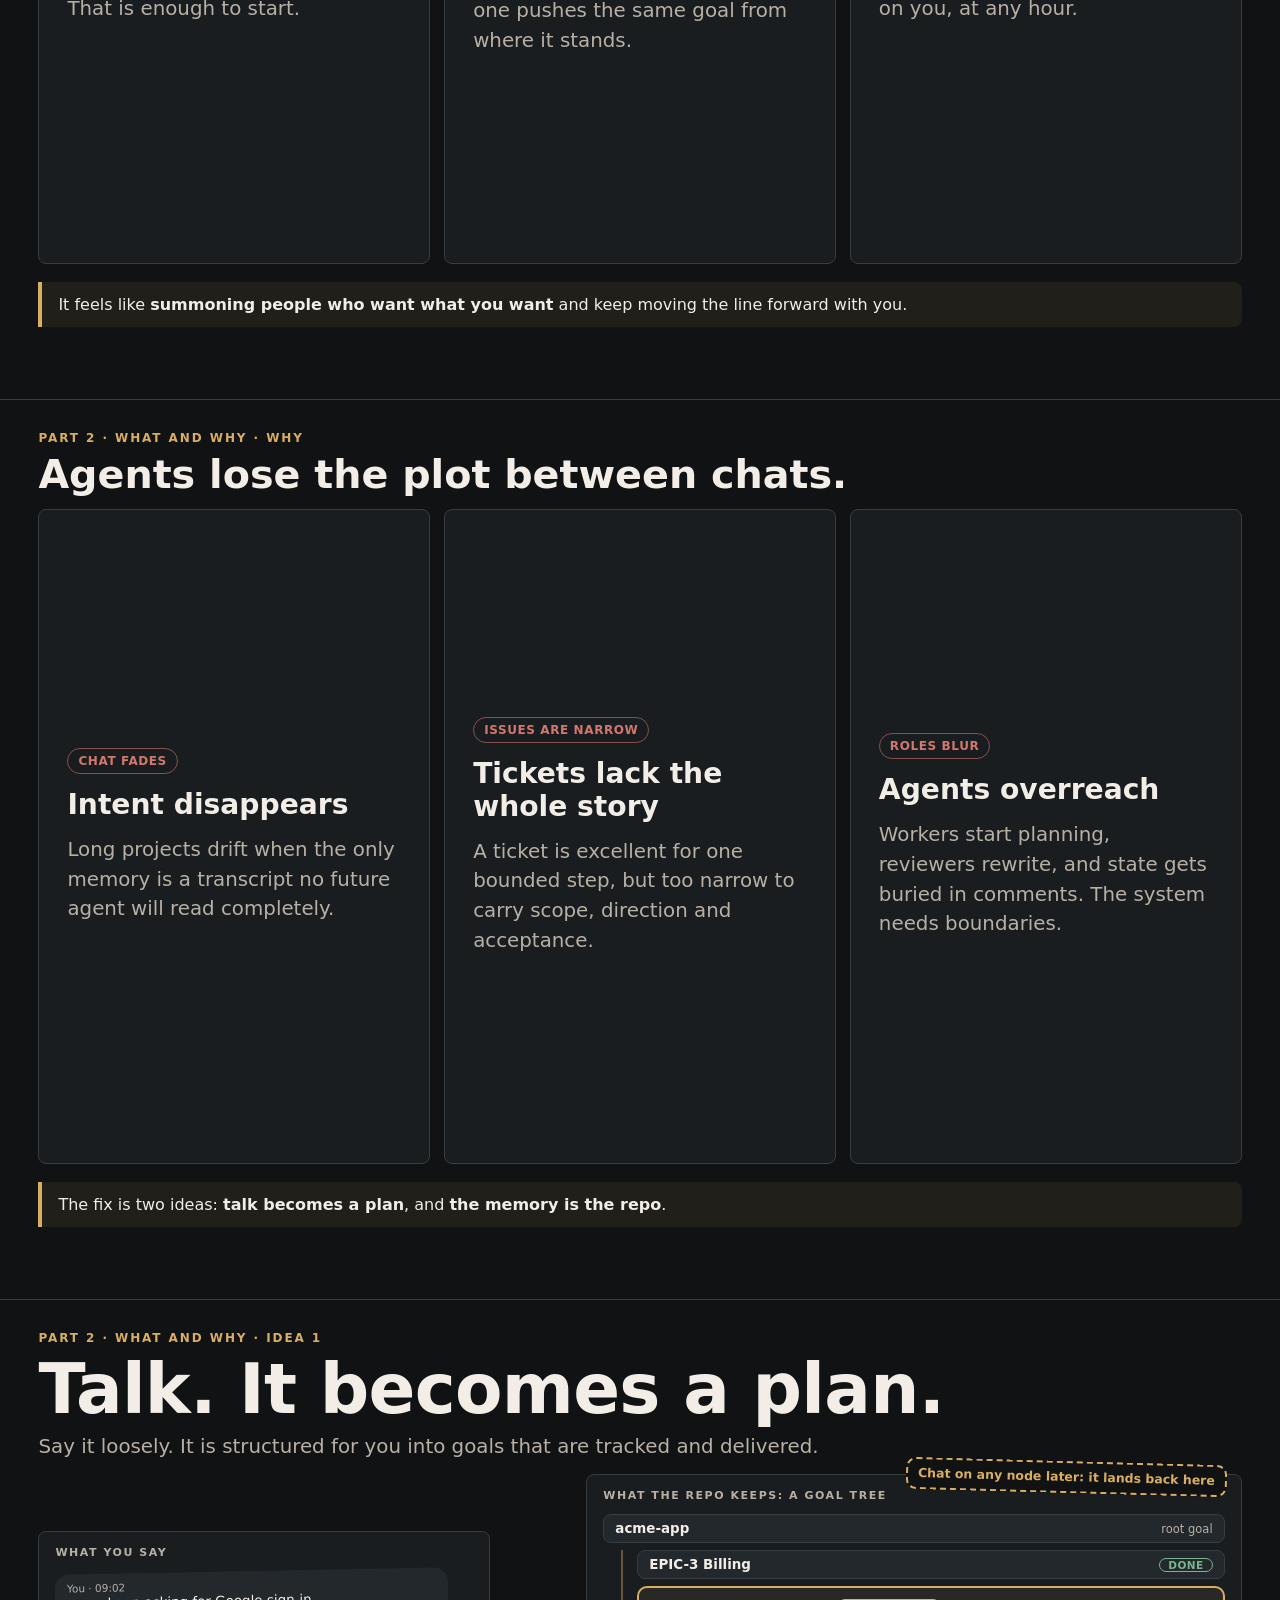
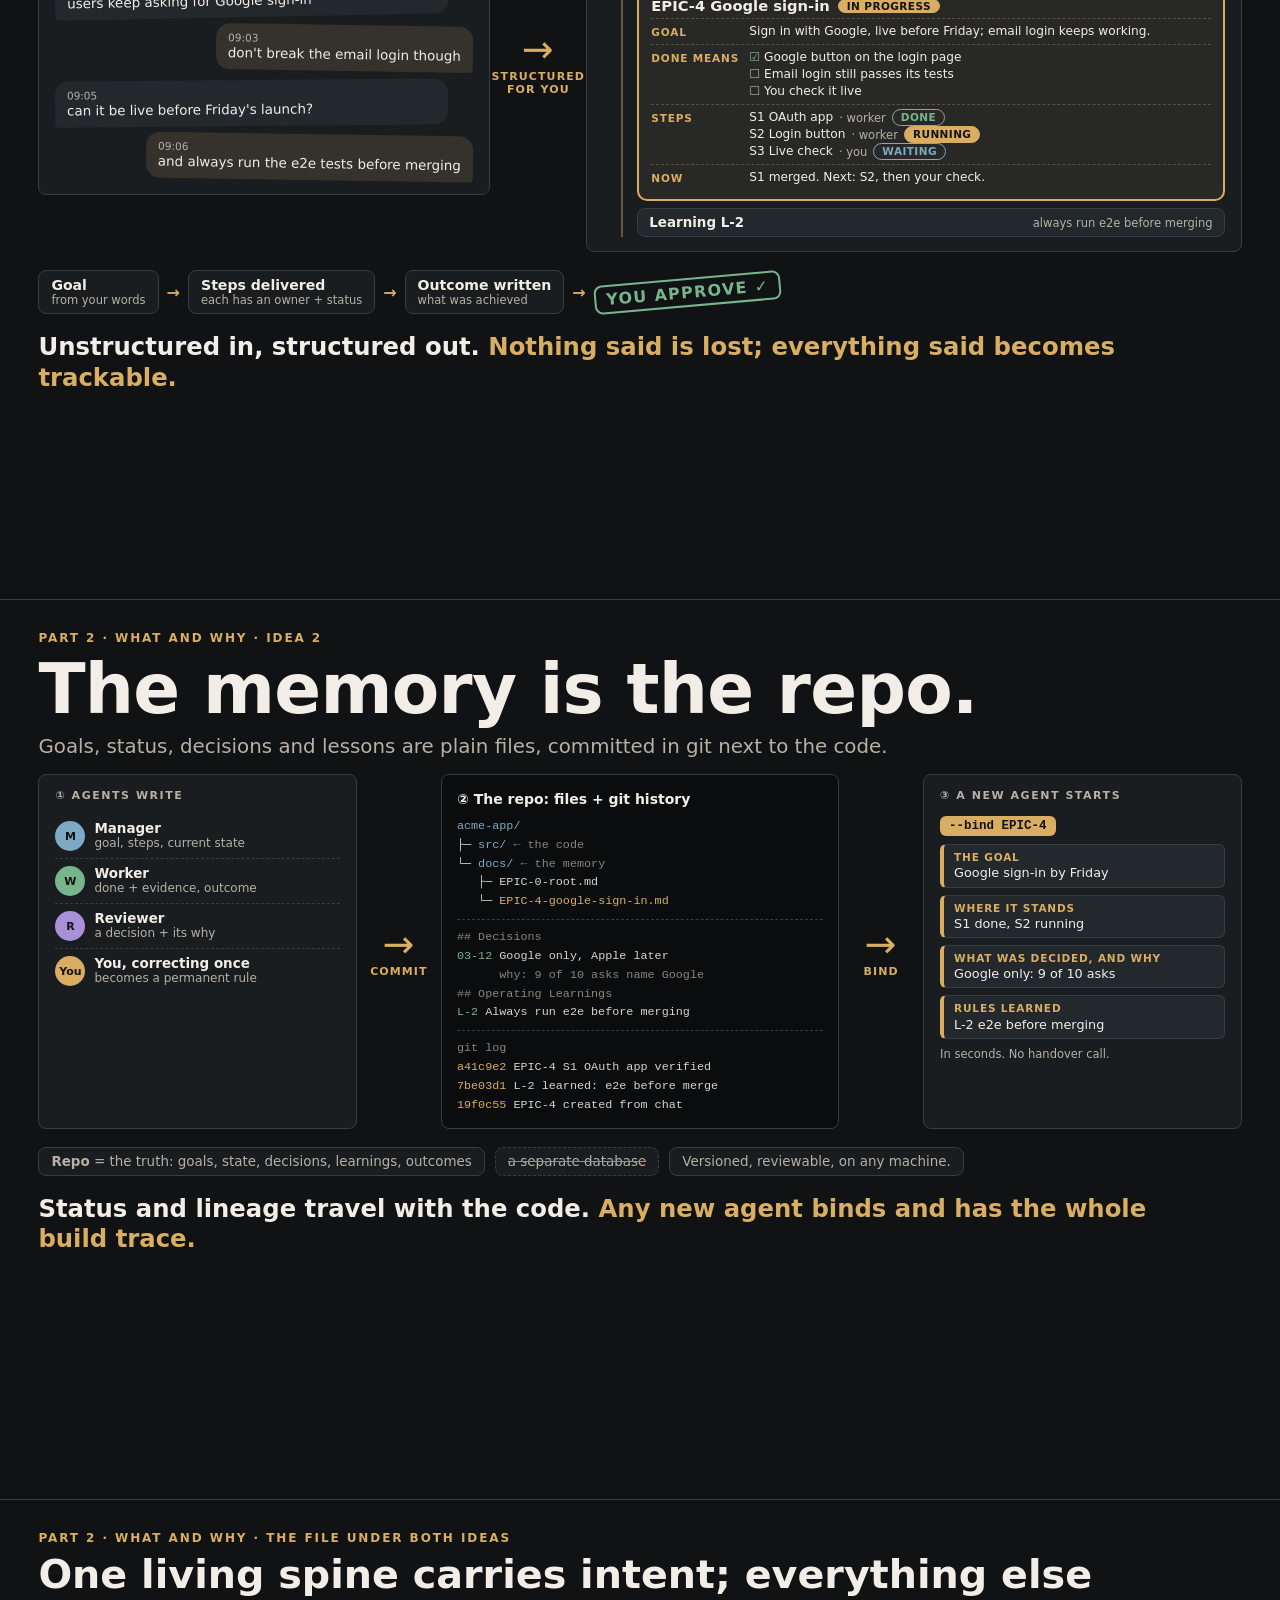
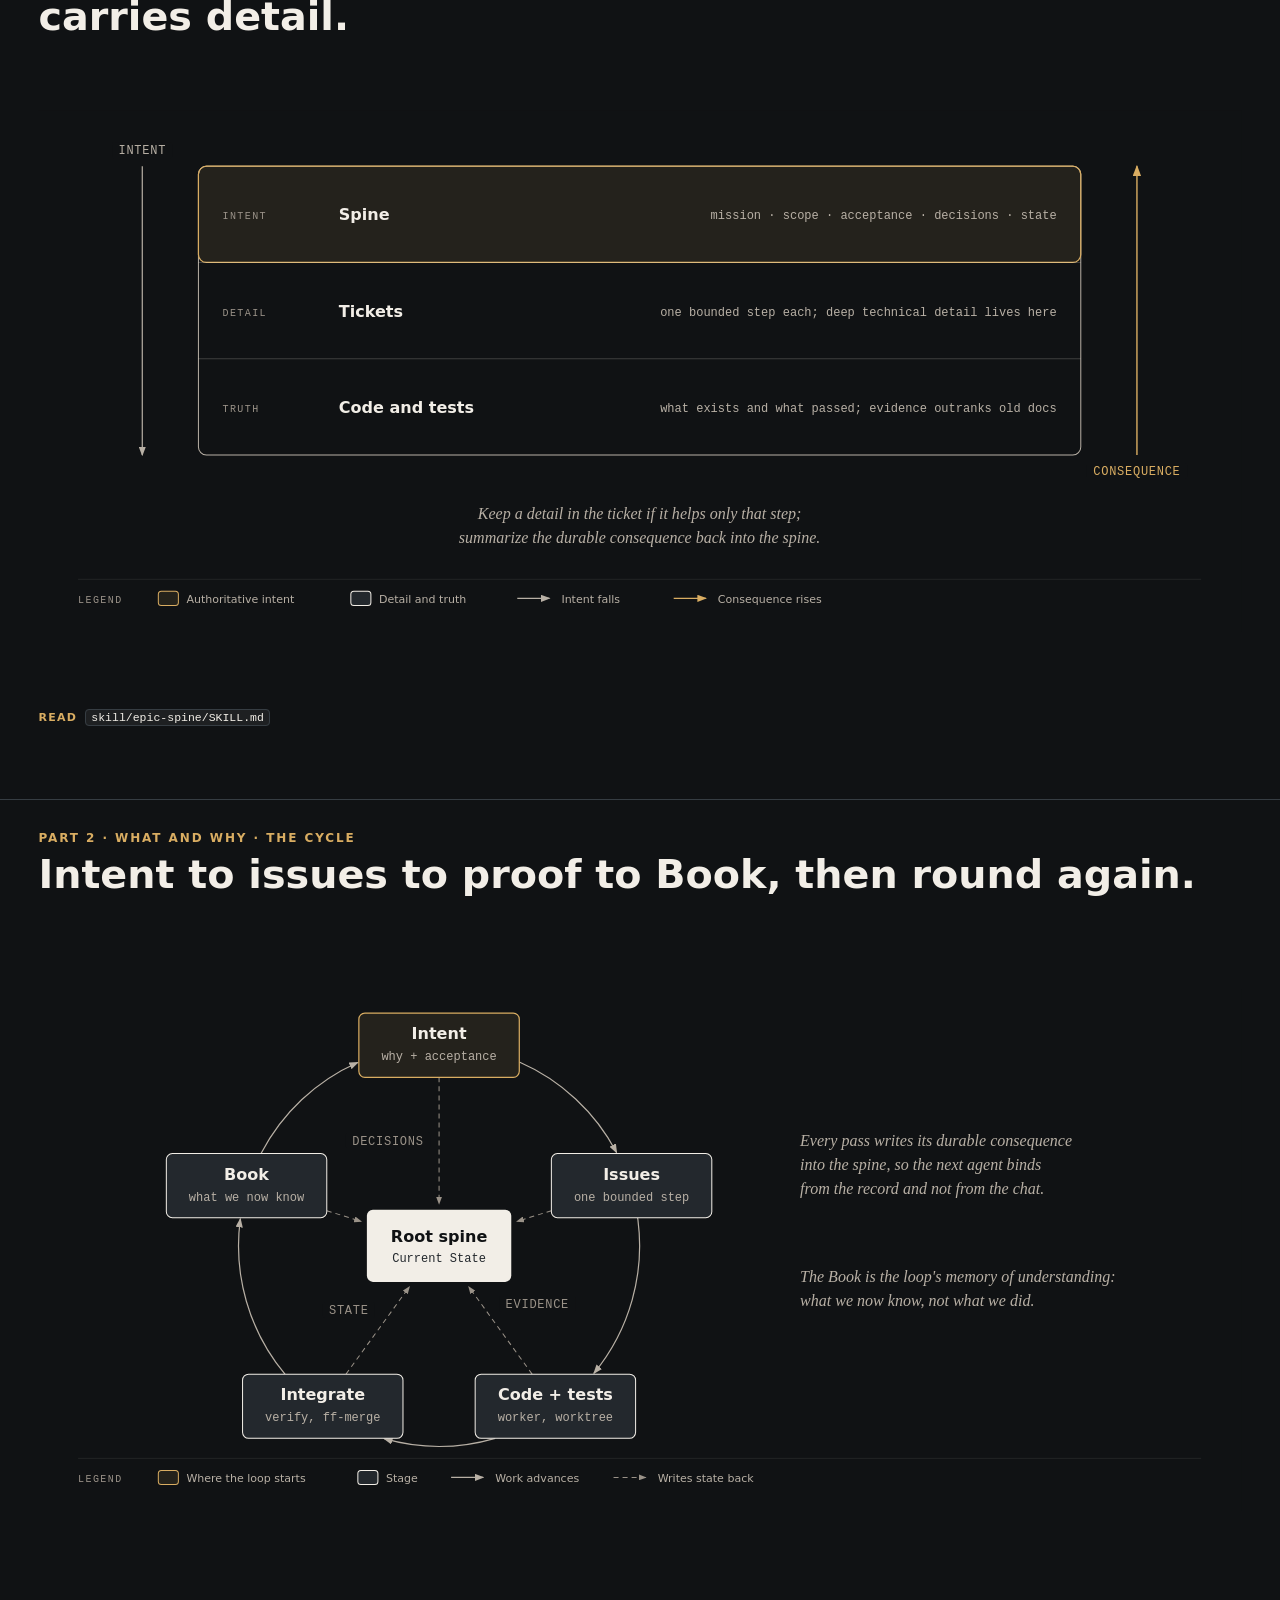
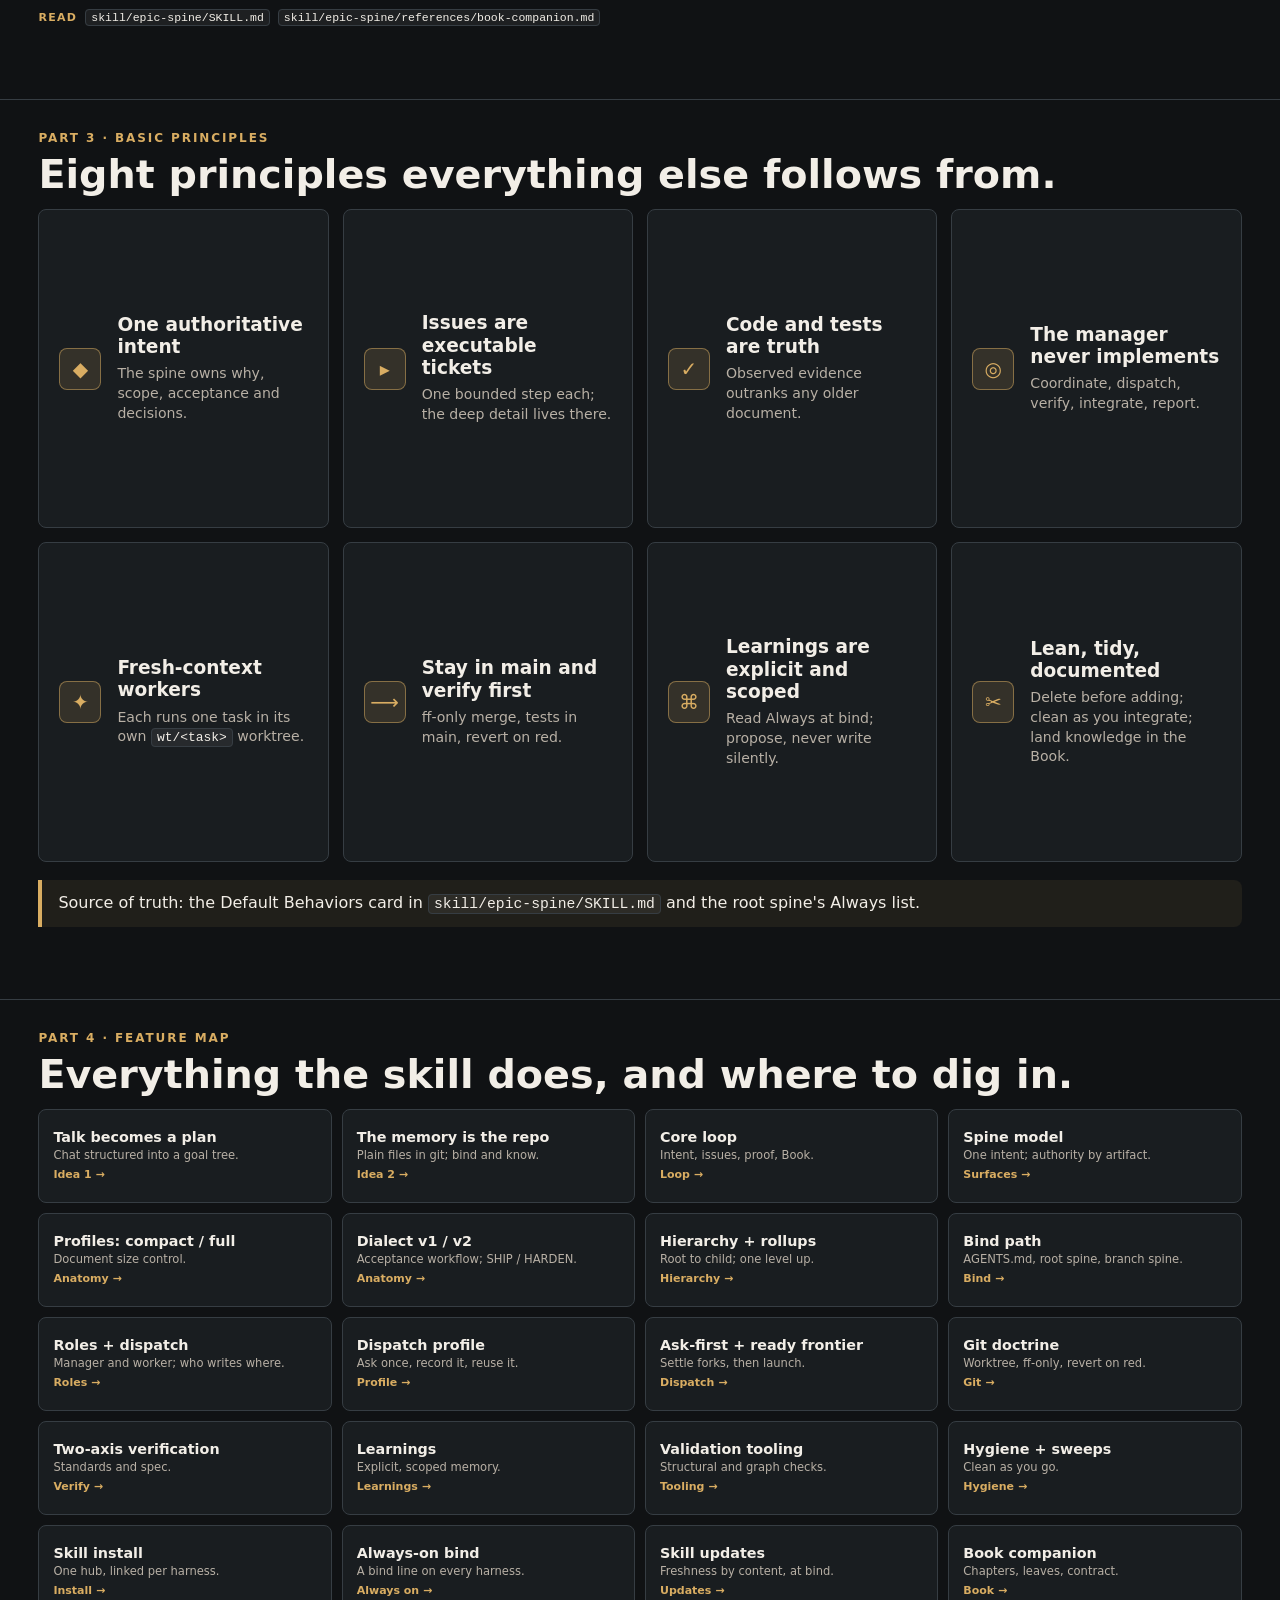
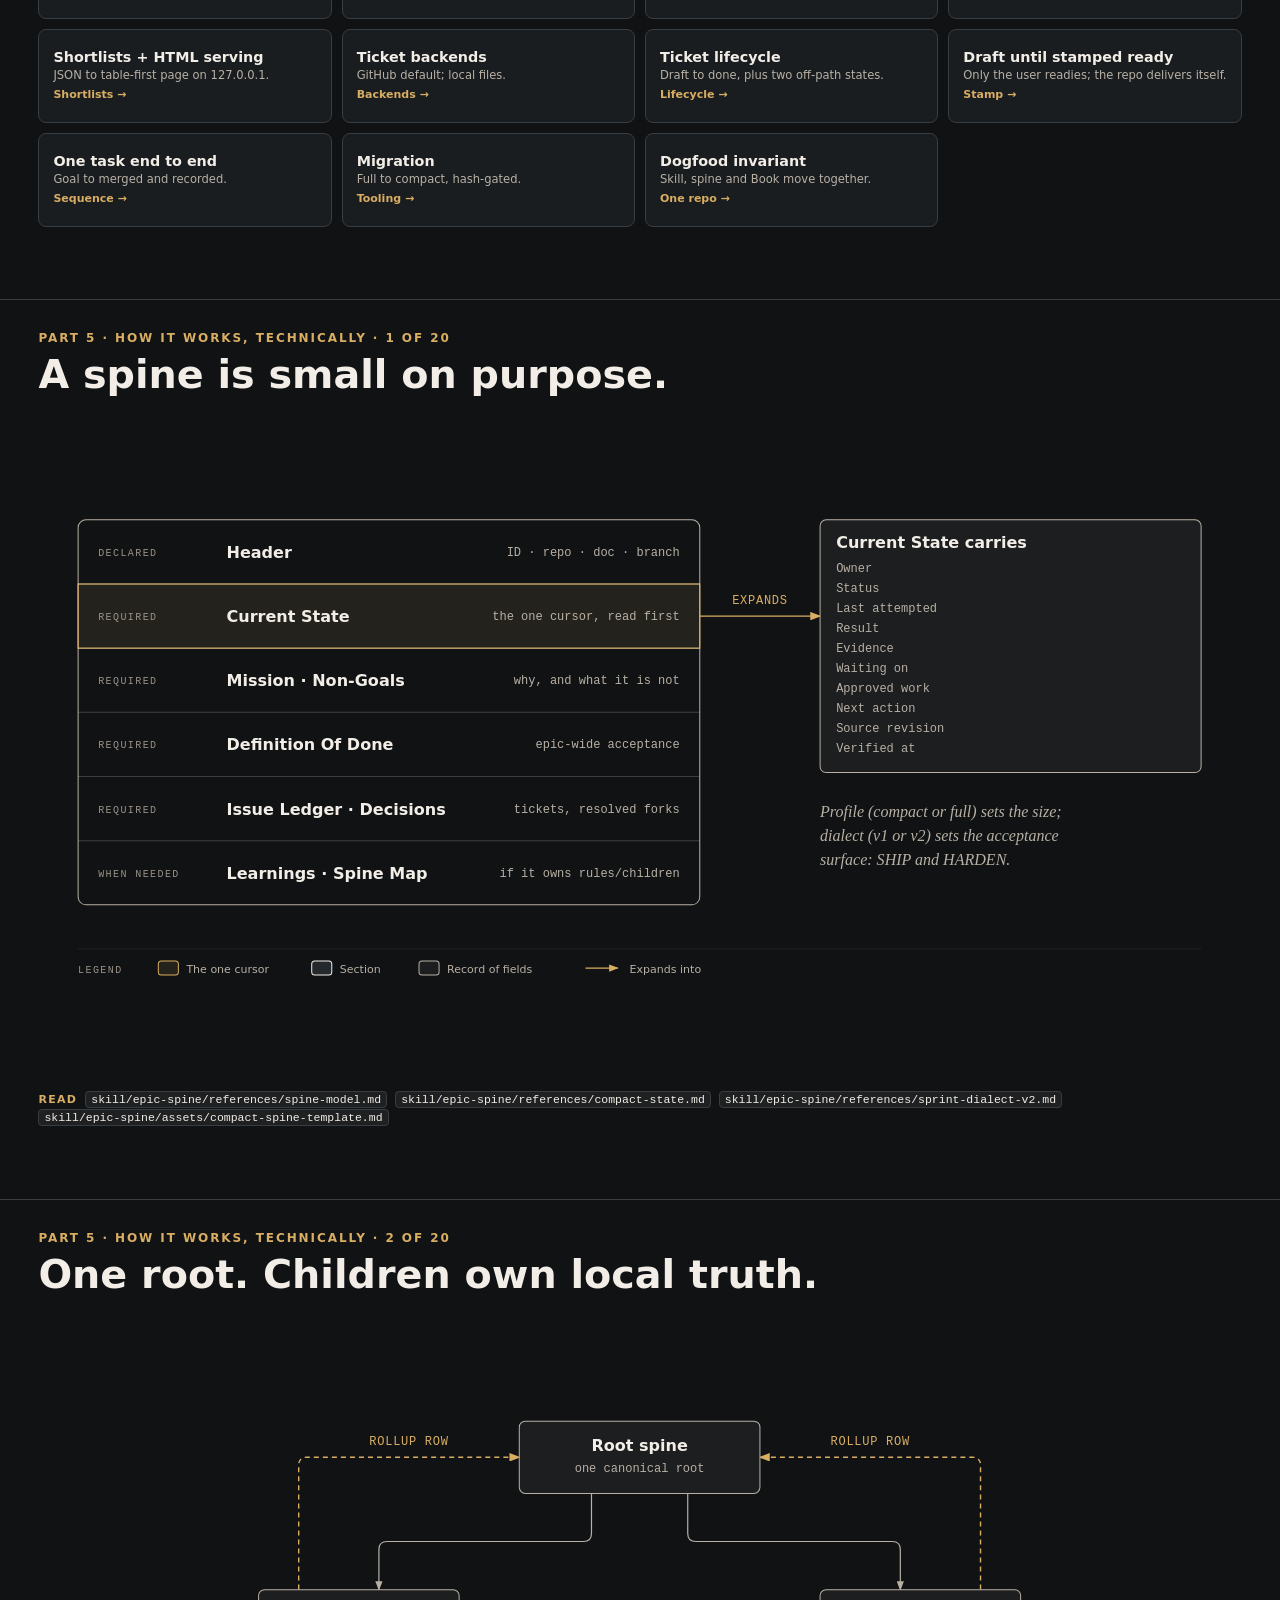
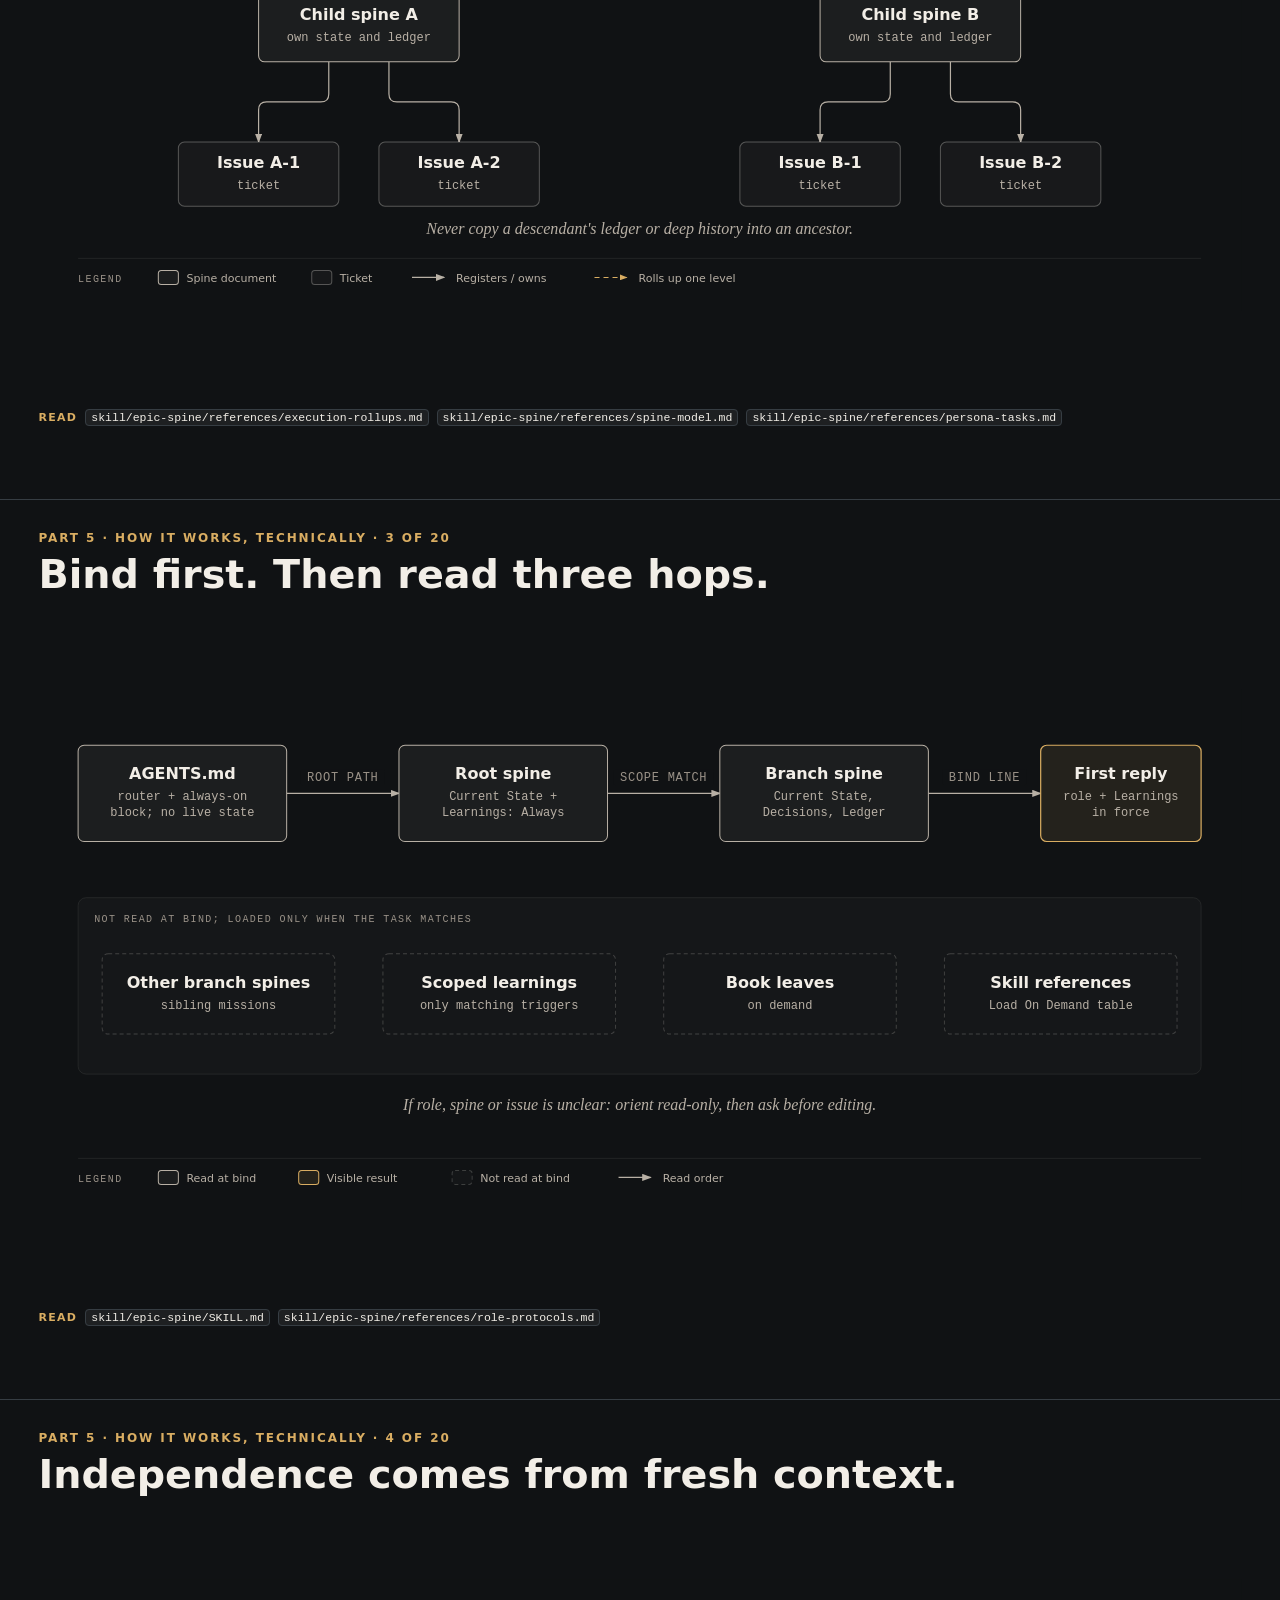
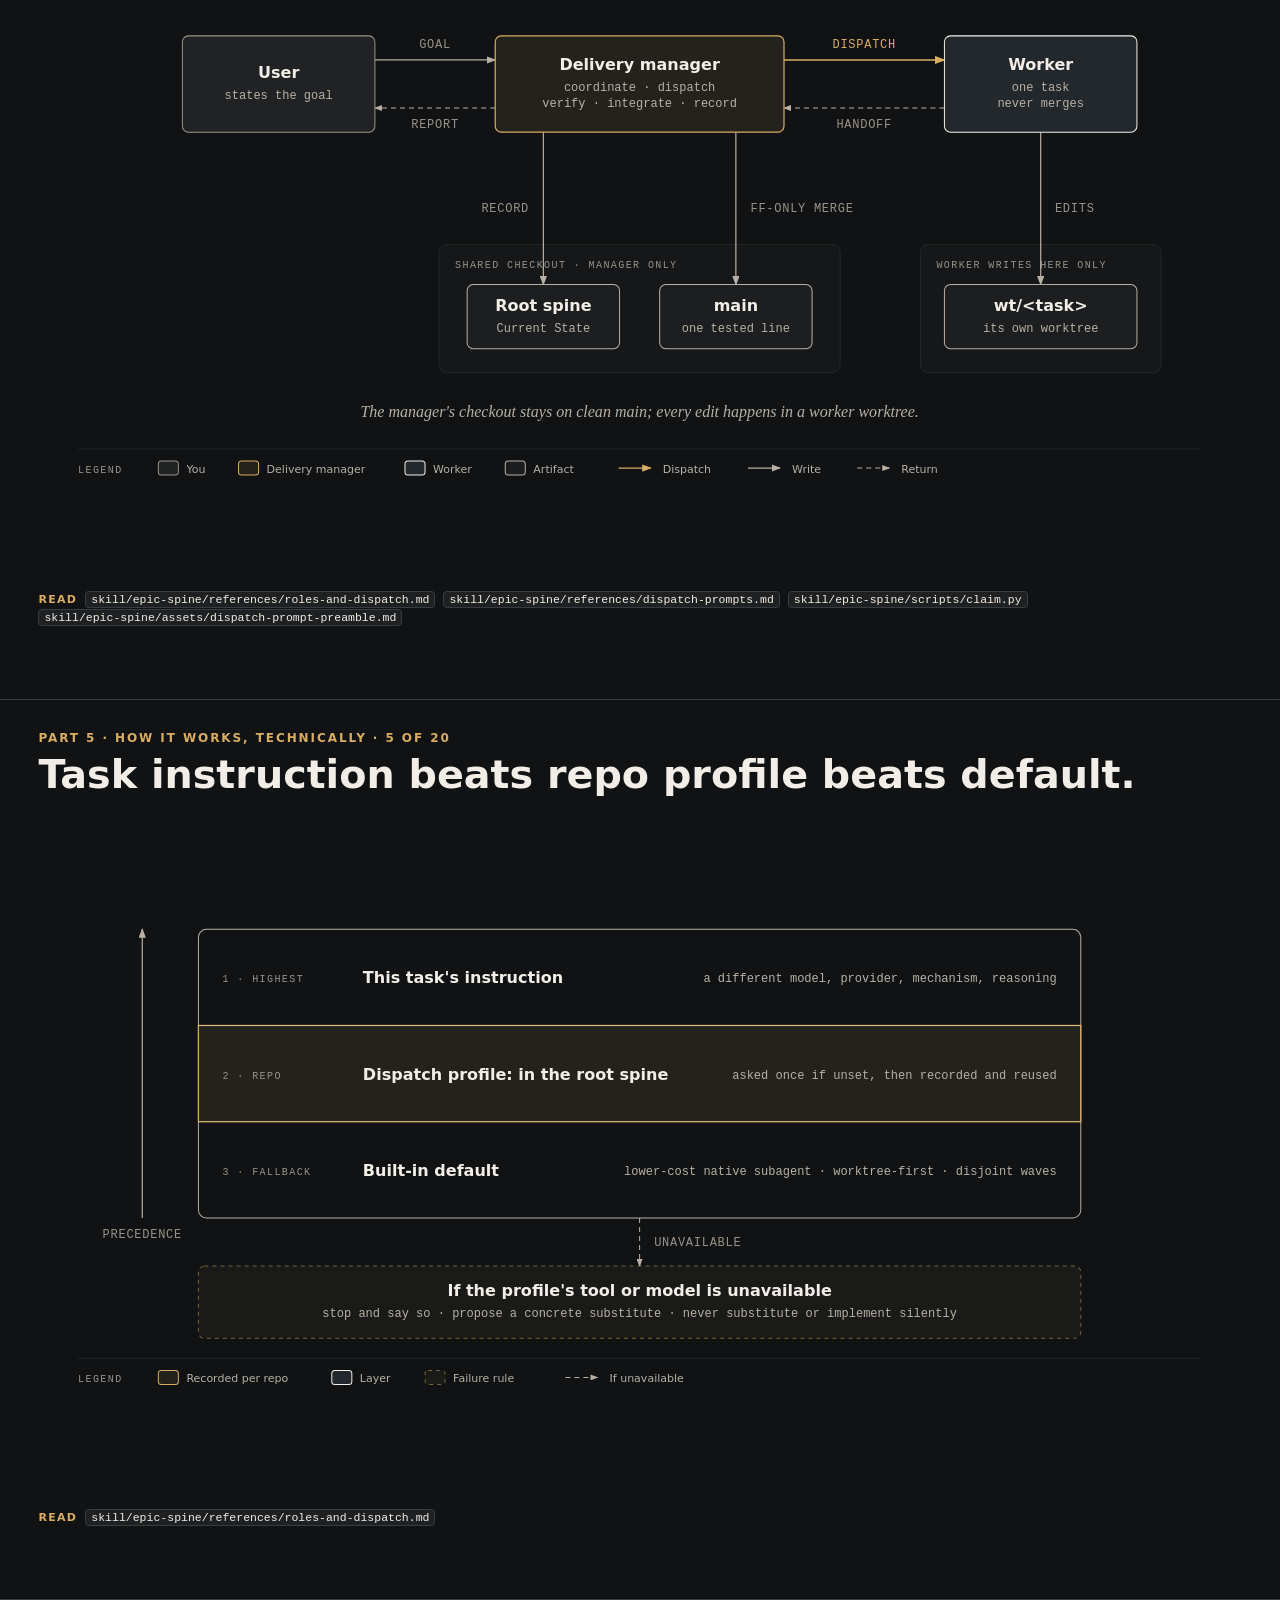
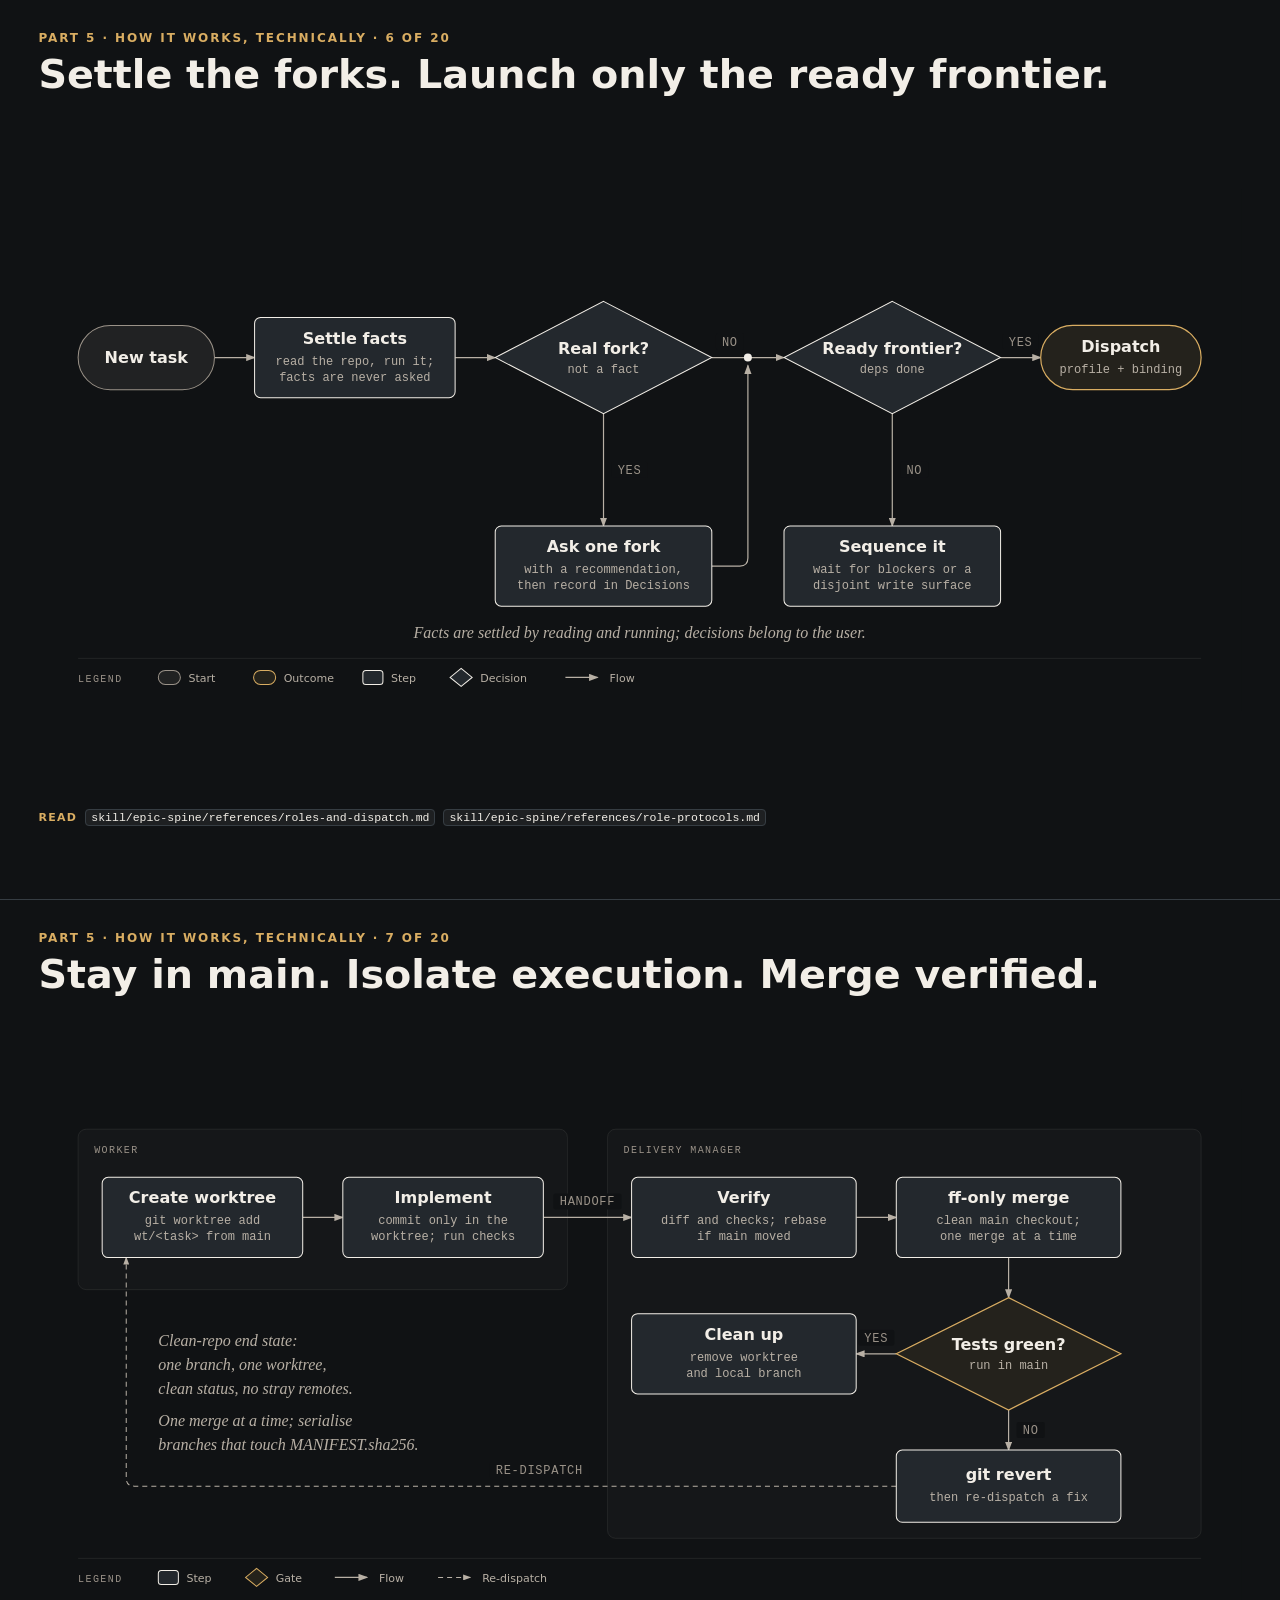
==== commit 59744e2d: "Merge wt/e43-s6-s7 and e81-s5-epic-team-price: epicspine.dev in the deck paper look, the EpicTeam pa" ====
--- a/book/index.html
+++ b/book/index.html
@@ -55,7 +55,9 @@
     color: var(--ink);
     font-family: var(--font-sans);
   }
-  body { overflow: hidden; }
+  /* E43-S5: the deck scrolls like a page, each slide one screen tall; no snap, so a short scroll stays where you left it */
+  /* every slide is on the page now, so a long path breaks instead of widening a phone */
+  .slide code { overflow-wrap: anywhere; }
   .progress {
     position: fixed;
     top: 0;
@@ -66,18 +68,16 @@
     background: var(--gold);
     transition: width .18s ease;
   }
-  .deck { height: 100vh; position: relative; }
+  .deck { position: relative; }
   .slide {
-    position: absolute;
-    inset: 0;
-    display: none;
-    padding: 3.4vh 3vw 72px;
-    overflow: auto;
-  }
-  .slide.active {
     display: grid;
     grid-template-rows: auto 1fr;
+    grid-template-columns: minmax(0, 1fr);
     gap: 14px;
+    min-height: 100vh;
+    min-height: 100svh;
+    padding: 3.4vh 3vw 72px;
+    border-bottom: 1px solid var(--line);
   }
   .eyebrow {
     color: var(--gold);
@@ -252,6 +252,7 @@
   .sr { stroke: var(--d-r10); } .sr2 { stroke: var(--d-r20); } .sr3 { stroke: var(--d-r30); }
   .read { color: var(--muted); font-size: 12.5px; line-height: 1.5; max-width: none; }
   .read code { font-size: 11.5px; margin-right: 4px; white-space: nowrap; }
+  @media (max-width: 900px) { .read code { white-space: normal; } }
   .read b { color: var(--gold); font-size: 11px; letter-spacing: .12em; text-transform: uppercase; margin-right: 8px; }
 
   /* Part 5 */
@@ -425,10 +426,10 @@
   }
 
   @media (max-width: 900px) {
-    body { overflow: auto; }
-    .deck { height: auto; min-height: 100vh; }
-    .slide { position: static; min-height: 100vh; padding: 32px 18px 78px; }
-    .slide.active { display: grid; }
+    .slide { padding: 32px 18px 78px; }
+    .grid.fill { flex: none; grid-auto-rows: auto; }
+    .controls { right: 10px; bottom: 10px; padding: 6px 6px 6px 12px; background: var(--bg); border: 1px solid var(--line); border-radius: 12px; }
+    .card.big { padding: 22px 20px; }
     .two, .grid, .principles, .tiles, .filemap { grid-template-columns: 1fr; }
     .row { grid-template-columns: 1fr; }
     .pill { justify-self: start; }
@@ -475,20 +476,20 @@
 <body>
 <div class="progress" id="progress"></div>
 <!-- E43-S2 (agent_team EPIC-43): the brand family's shared header line, also on team.alpha9.io and social.alpha9.io -->
-<div class="family" aria-label="The Epic family"><a href="../"><b>EpicSpine</b></a> · EpicTeam · <a href="../social/">EpicSocial</a></div>
+<div class="family" aria-label="The Epic family"><a href="../"><b>EpicSpine</b></a> · <a href="../team/">EpicTeam</a> · <a href="../social/">EpicSocial</a></div>
 
 <main class="deck">
   <!-- 1 -->
-  <section class="slide active" data-part="Part 1 · What and why" data-title="EpicSpine">
-    <header>
-      <div class="eyebrow">Part 1 · What and why</div>
+  <section class="slide active" data-part="Part 1 · Three intuitions" data-title="EpicSpine">
+    <header>
+      <div class="eyebrow">Part 1 · Three intuitions</div>
       <h1>EpicSpine</h1>
     </header>
     <div class="body two">
       <div>
         <p class="cs-title-lead">Talk. It becomes a plan.<br><span>The memory is the repo.</span></p>
         <p class="lead" style="margin-top:16px">A skill that turns loose chat into a tracked goal tree, kept as plain files in git next to the code, so every agent and every human picks up exactly where the last one stopped.</p>
-        <p class="hint" style="margin-top:14px">Navigate with <b>&larr; &rarr;</b> or Space; press <b>G</b> for the part-grouped index. Deep-link with <code>#5</code>. Diagrams do the explaining; the text is only a caption.</p>
+        <p class="hint" style="margin-top:14px">Scroll down like a page, or step with <b>&larr; &rarr;</b> or Space; press <b>G</b> for the part-grouped index. Three plain intuitions come first; Part 5 is the technical part. Deep-link with <code>#5</code>. Diagrams do the explaining; the text is only a caption.</p>
       </div>
       <svg class="cs-loop" viewBox="0 0 420 420" xmlns="http://www.w3.org/2000/svg" role="img" aria-labelledby="csloop-title csloop-desc"><title id="csloop-title">One loop: talk, plan, delivery, outcome</title>
         <desc id="csloop-desc">A loop around the repo: you chat loosely, the chat becomes a goal tree, steps are delivered by agents, an outcome is written that you approve, and you talk again; every turn is written down in the repo.</desc>
@@ -516,9 +517,98 @@
     </div>
   </section>
 
-  <section class="slide" data-part="Part 1 · What and why" data-title="Agents lose the plot">
-    <header>
-      <div class="eyebrow">Part 1 · What and why · why</div>
+  <!-- E43-S5 (agent_team EPIC-43): three plain intuitions before the technical part -->
+  <section class="slide" data-part="Part 1 · Three intuitions" data-title="Every agent knows what it is for">
+    <header>
+      <div class="eyebrow">Part 1 · Three intuitions · binding</div>
+      <h2>Every agent knows what it is for.</h2>
+    </header>
+    <div class="body">
+      <div class="grid fill">
+        <div class="card big">
+          <span class="tag">Manager</span>
+          <h3>Plans, never builds</h3>
+          <p>Turns what you ask into a goal and steps, hands each step out, and checks what comes back.</p>
+        </div>
+        <div class="card big">
+          <span class="tag">Writer</span>
+          <h3>Drafts, then waits</h3>
+          <p>Writes in your voice from the research it was given, and stops for your yes before anything goes out.</p>
+        </div>
+        <div class="card big">
+          <span class="tag">Reviewer</span>
+          <h3>Checks against the goal</h3>
+          <p>Judges the work by the done means you agreed, not by taste, and says why in one line.</p>
+        </div>
+      </div>
+      <div class="callout">
+        <p>Before it acts, each agent <b>binds</b>: it reads its goal, where things stand and the rules you taught it. That is where its clarity comes from.</p>
+      </div>
+    </div>
+  </section>
+
+  <section class="slide" data-part="Part 1 · Three intuitions" data-title="It goes as far as the code can">
+    <header>
+      <div class="eyebrow">Part 1 · Three intuitions · relentless</div>
+      <h2>It goes as far as the code can.</h2>
+    </header>
+    <div class="body">
+      <div class="grid fill">
+        <div class="card big">
+          <span class="tag">Keeps going</span>
+          <h3>Step after step</h3>
+          <p>When one step is verified, the next one starts. Nobody has to remember to ask.</p>
+        </div>
+        <div class="card big">
+          <span class="tag">Unsticks itself</span>
+          <h3>Wakes find what stalled</h3>
+          <p>A worker stops, a lease runs out, a test turns red. A scheduled wake notices and starts it again.</p>
+        </div>
+        <div class="card big">
+          <span class="tag">Stops for you</span>
+          <h3>Only where you matter</h3>
+          <p>A decision, a look at something live, a yes to publish. Everything else is already done when you arrive.</p>
+        </div>
+      </div>
+      <div class="callout">
+        <p>You are needed <b>only where a step truly needs a person</b>. The rest of the way, the team does not wait.</p>
+      </div>
+    </div>
+  </section>
+
+  <section class="slide" data-part="Part 1 · Three intuitions" data-title="Ask once. Everyone pushes for it">
+    <header>
+      <div class="eyebrow">Part 1 · Three intuitions · together</div>
+      <h2>Ask once. Everyone pushes for it.</h2>
+    </header>
+    <div class="body">
+      <div class="grid fill">
+        <div class="card big">
+          <span class="tag">You ask</span>
+          <h3>Say it loosely</h3>
+          <p>“Google sign-in before Friday, and don’t break email login.” That is enough to start.</p>
+        </div>
+        <div class="card big">
+          <span class="tag">They conspire</span>
+          <h3>Everyone takes a side</h3>
+          <p>The manager plans, workers build, the reviewer checks. Each one pushes the same goal from where it stands.</p>
+        </div>
+        <div class="card big">
+          <span class="tag">The line moves</span>
+          <h3>You see where it is</h3>
+          <p>The goal file says what is done, what is running and what waits on you, at any hour.</p>
+        </div>
+      </div>
+      <div class="callout">
+        <p>It feels like <b>summoning people who want what you want</b> and keep moving the line forward with you.</p>
+      </div>
+    </div>
+  </section>
+
+
+  <section class="slide" data-part="Part 2 · What and why" data-title="Agents lose the plot">
+    <header>
+      <div class="eyebrow">Part 2 · What and why · why</div>
       <h2>Agents lose the plot between chats.</h2>
     </header>
     <div class="body">
@@ -545,9 +635,9 @@
     </div>
   </section>
 
-  <section class="slide" data-part="Part 1 · What and why" data-title="Talk. It becomes a plan.">
-    <header>
-      <div class="eyebrow">Part 1 · What and why · idea 1</div>
+  <section class="slide" data-part="Part 2 · What and why" data-title="Talk. It becomes a plan.">
+    <header>
+      <div class="eyebrow">Part 2 · What and why · idea 1</div>
       <h2 class="cs-h">Talk. It becomes a plan.</h2>
       <p class="cs-sub">Say it loosely. It is structured for you into goals that are tracked and delivered.</p>
     </header>
@@ -596,9 +686,9 @@
     </div>
   </section>
 
-  <section class="slide" data-part="Part 1 · What and why" data-title="The memory is the repo.">
-    <header>
-      <div class="eyebrow">Part 1 · What and why · idea 2</div>
+  <section class="slide" data-part="Part 2 · What and why" data-title="The memory is the repo.">
+    <header>
+      <div class="eyebrow">Part 2 · What and why · idea 2</div>
       <h2 class="cs-h">The memory is the repo.</h2>
       <p class="cs-sub">Goals, status, decisions and lessons are plain files, committed in git next to the code.</p>
     </header>
@@ -653,9 +743,9 @@
     </div>
   </section>
 
-  <section class="slide" data-part="Part 1 · What and why" data-title="One living spine">
-    <header>
-      <div class="eyebrow">Part 1 · What and why · the file under both ideas</div>
+  <section class="slide" data-part="Part 2 · What and why" data-title="One living spine">
+    <header>
+      <div class="eyebrow">Part 2 · What and why · the file under both ideas</div>
       <h2>One living spine carries intent; everything else carries detail.</h2>
     </header>
     <div class="body">
@@ -707,9 +797,9 @@
     </div>
   </section>
 
-  <section class="slide" data-part="Part 1 · What and why" data-title="The core loop">
-    <header>
-      <div class="eyebrow">Part 1 · What and why · the cycle</div>
+  <section class="slide" data-part="Part 2 · What and why" data-title="The core loop">
+    <header>
+      <div class="eyebrow">Part 2 · What and why · the cycle</div>
       <h2>Intent to issues to proof to Book, then round again.</h2>
     </header>
     <div class="body">
@@ -784,9 +874,9 @@
     </div>
   </section>
 
-  <section class="slide" data-part="Part 2 · Basic principles" data-title="The core principles">
-    <header>
-      <div class="eyebrow">Part 2 · Basic principles</div>
+  <section class="slide" data-part="Part 3 · Basic principles" data-title="The core principles">
+    <header>
+      <div class="eyebrow">Part 3 · Basic principles</div>
       <h2>Eight principles everything else follows from.</h2>
     </header>
     <div class="body">
@@ -806,47 +896,47 @@
     </div>
   </section>
 
-  <section class="slide" data-part="Part 3 · Feature map" data-title="Feature map">
-    <header>
-      <div class="eyebrow">Part 3 · Feature map</div>
+  <section class="slide" data-part="Part 4 · Feature map" data-title="Feature map">
+    <header>
+      <div class="eyebrow">Part 4 · Feature map</div>
       <h2>Everything the skill does, and where to dig in.</h2>
     </header>
     <div class="body">
       <div class="tiles">
-        <a class="tile" href="#3"><strong>Talk becomes a plan</strong><span>Chat structured into a goal tree.</span><span class="go">Idea 1 &rarr;</span></a>
-        <a class="tile" href="#4"><strong>The memory is the repo</strong><span>Plain files in git; bind and know.</span><span class="go">Idea 2 &rarr;</span></a>
-        <a class="tile" href="#6"><strong>Core loop</strong><span>Intent, issues, proof, Book.</span><span class="go">Loop &rarr;</span></a>
-        <a class="tile" href="#5"><strong>Spine model</strong><span>One intent; authority by artifact.</span><span class="go">Surfaces &rarr;</span></a>
-        <a class="tile" href="#9"><strong>Profiles: compact / full</strong><span>Document size control.</span><span class="go">Anatomy &rarr;</span></a>
-        <a class="tile" href="#9"><strong>Dialect v1 / v2</strong><span>Acceptance workflow; SHIP / HARDEN.</span><span class="go">Anatomy &rarr;</span></a>
-        <a class="tile" href="#10"><strong>Hierarchy + rollups</strong><span>Root to child; one level up.</span><span class="go">Hierarchy &rarr;</span></a>
-        <a class="tile" href="#11"><strong>Bind path</strong><span>AGENTS.md, root spine, branch spine.</span><span class="go">Bind &rarr;</span></a>
-        <a class="tile" href="#12"><strong>Roles + dispatch</strong><span>Manager and worker; who writes where.</span><span class="go">Roles &rarr;</span></a>
-        <a class="tile" href="#13"><strong>Dispatch profile</strong><span>Ask once, record it, reuse it.</span><span class="go">Profile &rarr;</span></a>
-        <a class="tile" href="#14"><strong>Ask-first + ready frontier</strong><span>Settle forks, then launch.</span><span class="go">Dispatch &rarr;</span></a>
-        <a class="tile" href="#15"><strong>Git doctrine</strong><span>Worktree, ff-only, revert on red.</span><span class="go">Git &rarr;</span></a>
-        <a class="tile" href="#16"><strong>Two-axis verification</strong><span>Standards and spec.</span><span class="go">Verify &rarr;</span></a>
-        <a class="tile" href="#17"><strong>Learnings</strong><span>Explicit, scoped memory.</span><span class="go">Learnings &rarr;</span></a>
-        <a class="tile" href="#18"><strong>Validation tooling</strong><span>Structural and graph checks.</span><span class="go">Tooling &rarr;</span></a>
-        <a class="tile" href="#19"><strong>Hygiene + sweeps</strong><span>Clean as you go.</span><span class="go">Hygiene &rarr;</span></a>
-        <a class="tile" href="#20"><strong>Skill install</strong><span>One hub, linked per harness.</span><span class="go">Install &rarr;</span></a>
-        <a class="tile" href="#21"><strong>Always-on bind</strong><span>A bind line on every harness.</span><span class="go">Always on &rarr;</span></a>
-        <a class="tile" href="#22"><strong>Skill updates</strong><span>Freshness by content, at bind.</span><span class="go">Updates &rarr;</span></a>
-        <a class="tile" href="#23"><strong>Book companion</strong><span>Chapters, leaves, contract.</span><span class="go">Book &rarr;</span></a>
-        <a class="tile" href="#25"><strong>Shortlists + HTML serving</strong><span>JSON to table-first page on 127.0.0.1.</span><span class="go">Shortlists &rarr;</span></a>
-        <a class="tile" href="#26"><strong>Ticket backends</strong><span>GitHub default; local files.</span><span class="go">Backends &rarr;</span></a>
-        <a class="tile" href="#27"><strong>Ticket lifecycle</strong><span>Draft to done, plus two off-path states.</span><span class="go">Lifecycle &rarr;</span></a>
-        <a class="tile" href="#28"><strong>Draft until stamped ready</strong><span>Only the user readies; the repo delivers itself.</span><span class="go">Stamp &rarr;</span></a>
-        <a class="tile" href="#29"><strong>One task end to end</strong><span>Goal to merged and recorded.</span><span class="go">Sequence &rarr;</span></a>
-        <a class="tile" href="#18"><strong>Migration</strong><span>Full to compact, hash-gated.</span><span class="go">Tooling &rarr;</span></a>
-        <a class="tile" href="#30"><strong>Dogfood invariant</strong><span>Skill, spine and Book move together.</span><span class="go">One repo &rarr;</span></a>
+        <a class="tile" href="#6"><strong>Talk becomes a plan</strong><span>Chat structured into a goal tree.</span><span class="go">Idea 1 &rarr;</span></a>
+        <a class="tile" href="#7"><strong>The memory is the repo</strong><span>Plain files in git; bind and know.</span><span class="go">Idea 2 &rarr;</span></a>
+        <a class="tile" href="#9"><strong>Core loop</strong><span>Intent, issues, proof, Book.</span><span class="go">Loop &rarr;</span></a>
+        <a class="tile" href="#8"><strong>Spine model</strong><span>One intent; authority by artifact.</span><span class="go">Surfaces &rarr;</span></a>
+        <a class="tile" href="#12"><strong>Profiles: compact / full</strong><span>Document size control.</span><span class="go">Anatomy &rarr;</span></a>
+        <a class="tile" href="#12"><strong>Dialect v1 / v2</strong><span>Acceptance workflow; SHIP / HARDEN.</span><span class="go">Anatomy &rarr;</span></a>
+        <a class="tile" href="#13"><strong>Hierarchy + rollups</strong><span>Root to child; one level up.</span><span class="go">Hierarchy &rarr;</span></a>
+        <a class="tile" href="#14"><strong>Bind path</strong><span>AGENTS.md, root spine, branch spine.</span><span class="go">Bind &rarr;</span></a>
+        <a class="tile" href="#15"><strong>Roles + dispatch</strong><span>Manager and worker; who writes where.</span><span class="go">Roles &rarr;</span></a>
+        <a class="tile" href="#16"><strong>Dispatch profile</strong><span>Ask once, record it, reuse it.</span><span class="go">Profile &rarr;</span></a>
+        <a class="tile" href="#17"><strong>Ask-first + ready frontier</strong><span>Settle forks, then launch.</span><span class="go">Dispatch &rarr;</span></a>
+        <a class="tile" href="#18"><strong>Git doctrine</strong><span>Worktree, ff-only, revert on red.</span><span class="go">Git &rarr;</span></a>
+        <a class="tile" href="#19"><strong>Two-axis verification</strong><span>Standards and spec.</span><span class="go">Verify &rarr;</span></a>
+        <a class="tile" href="#20"><strong>Learnings</strong><span>Explicit, scoped memory.</span><span class="go">Learnings &rarr;</span></a>
+        <a class="tile" href="#21"><strong>Validation tooling</strong><span>Structural and graph checks.</span><span class="go">Tooling &rarr;</span></a>
+        <a class="tile" href="#22"><strong>Hygiene + sweeps</strong><span>Clean as you go.</span><span class="go">Hygiene &rarr;</span></a>
+        <a class="tile" href="#23"><strong>Skill install</strong><span>One hub, linked per harness.</span><span class="go">Install &rarr;</span></a>
+        <a class="tile" href="#24"><strong>Always-on bind</strong><span>A bind line on every harness.</span><span class="go">Always on &rarr;</span></a>
+        <a class="tile" href="#25"><strong>Skill updates</strong><span>Freshness by content, at bind.</span><span class="go">Updates &rarr;</span></a>
+        <a class="tile" href="#26"><strong>Book companion</strong><span>Chapters, leaves, contract.</span><span class="go">Book &rarr;</span></a>
+        <a class="tile" href="#28"><strong>Shortlists + HTML serving</strong><span>JSON to table-first page on 127.0.0.1.</span><span class="go">Shortlists &rarr;</span></a>
+        <a class="tile" href="#29"><strong>Ticket backends</strong><span>GitHub default; local files.</span><span class="go">Backends &rarr;</span></a>
+        <a class="tile" href="#30"><strong>Ticket lifecycle</strong><span>Draft to done, plus two off-path states.</span><span class="go">Lifecycle &rarr;</span></a>
+        <a class="tile" href="#31"><strong>Draft until stamped ready</strong><span>Only the user readies; the repo delivers itself.</span><span class="go">Stamp &rarr;</span></a>
+        <a class="tile" href="#32"><strong>One task end to end</strong><span>Goal to merged and recorded.</span><span class="go">Sequence &rarr;</span></a>
+        <a class="tile" href="#21"><strong>Migration</strong><span>Full to compact, hash-gated.</span><span class="go">Tooling &rarr;</span></a>
+        <a class="tile" href="#33"><strong>Dogfood invariant</strong><span>Skill, spine and Book move together.</span><span class="go">One repo &rarr;</span></a>
       </div>
     </div>
   </section>
 
-  <section class="slide" data-part="Part 4 · How it works" data-title="Anatomy of a spine">
-    <header>
-      <div class="eyebrow">Part 4 · How it works · 1 of 20</div>
+  <section class="slide" data-part="Part 5 · How it works, technically" data-title="Anatomy of a spine">
+    <header>
+      <div class="eyebrow">Part 5 · How it works, technically · 1 of 20</div>
       <h2>A spine is small on purpose.</h2>
     </header>
     <div class="body">
@@ -921,9 +1011,9 @@
     </div>
   </section>
 
-  <section class="slide" data-part="Part 4 · How it works" data-title="Root, children, rollups">
-    <header>
-      <div class="eyebrow">Part 4 · How it works · 2 of 20</div>
+  <section class="slide" data-part="Part 5 · How it works, technically" data-title="Root, children, rollups">
+    <header>
+      <div class="eyebrow">Part 5 · How it works, technically · 2 of 20</div>
       <h2>One root. Children own local truth.</h2>
     </header>
     <div class="body">
@@ -995,9 +1085,9 @@
     </div>
   </section>
 
-  <section class="slide" data-part="Part 4 · How it works" data-title="Bind first, read three hops">
-    <header>
-      <div class="eyebrow">Part 4 · How it works · 3 of 20</div>
+  <section class="slide" data-part="Part 5 · How it works, technically" data-title="Bind first, read three hops">
+    <header>
+      <div class="eyebrow">Part 5 · How it works, technically · 3 of 20</div>
       <h2>Bind first. Then read three hops.</h2>
     </header>
     <div class="body">
@@ -1076,9 +1166,9 @@
     </div>
   </section>
 
-  <section class="slide" data-part="Part 4 · How it works" data-title="Roles and dispatch">
-    <header>
-      <div class="eyebrow">Part 4 · How it works · 4 of 20</div>
+  <section class="slide" data-part="Part 5 · How it works, technically" data-title="Roles and dispatch">
+    <header>
+      <div class="eyebrow">Part 5 · How it works, technically · 4 of 20</div>
       <h2>Independence comes from fresh context.</h2>
     </header>
     <div class="body">
@@ -1167,9 +1257,9 @@
     </div>
   </section>
 
-  <section class="slide" data-part="Part 4 · How it works" data-title="Which worker runs the task">
-    <header>
-      <div class="eyebrow">Part 4 · How it works · 5 of 20</div>
+  <section class="slide" data-part="Part 5 · How it works, technically" data-title="Which worker runs the task">
+    <header>
+      <div class="eyebrow">Part 5 · How it works, technically · 5 of 20</div>
       <h2>Task instruction beats repo profile beats default.</h2>
     </header>
     <div class="body">
@@ -1223,9 +1313,9 @@
     </div>
   </section>
 
-  <section class="slide" data-part="Part 4 · How it works" data-title="Ask first, then dispatch">
-    <header>
-      <div class="eyebrow">Part 4 · How it works · 6 of 20</div>
+  <section class="slide" data-part="Part 5 · How it works, technically" data-title="Ask first, then dispatch">
+    <header>
+      <div class="eyebrow">Part 5 · How it works, technically · 6 of 20</div>
       <h2>Settle the forks. Launch only the ready frontier.</h2>
     </header>
     <div class="body">
@@ -1306,9 +1396,9 @@
     </div>
   </section>
 
-  <section class="slide" data-part="Part 4 · How it works" data-title="Git lanes">
-    <header>
-      <div class="eyebrow">Part 4 · How it works · 7 of 20</div>
+  <section class="slide" data-part="Part 5 · How it works, technically" data-title="Git lanes">
+    <header>
+      <div class="eyebrow">Part 5 · How it works, technically · 7 of 20</div>
       <h2>Stay in main. Isolate execution. Merge verified.</h2>
     </header>
     <div class="body">
@@ -1396,9 +1486,9 @@
     </div>
   </section>
 
-  <section class="slide" data-part="Part 4 · How it works" data-title="Two-axis verification">
-    <header>
-      <div class="eyebrow">Part 4 · How it works · 8 of 20</div>
+  <section class="slide" data-part="Part 5 · How it works, technically" data-title="Two-axis verification">
+    <header>
+      <div class="eyebrow">Part 5 · How it works, technically · 8 of 20</div>
       <h2>Verify on two axes before anything merges.</h2>
     </header>
     <div class="body">
@@ -1458,9 +1548,9 @@
     </div>
   </section>
 
-  <section class="slide" data-part="Part 4 · How it works" data-title="Operating Learnings">
-    <header>
-      <div class="eyebrow">Part 4 · How it works · 9 of 20</div>
+  <section class="slide" data-part="Part 5 · How it works, technically" data-title="Operating Learnings">
+    <header>
+      <div class="eyebrow">Part 5 · How it works, technically · 9 of 20</div>
       <h2>Memory, at the depth where it applies.</h2>
     </header>
     <div class="body">
@@ -1523,9 +1613,9 @@
     </div>
   </section>
 
-  <section class="slide" data-part="Part 4 · How it works" data-title="Validation and tooling">
-    <header>
-      <div class="eyebrow">Part 4 · How it works · 10 of 20</div>
+  <section class="slide" data-part="Part 5 · How it works, technically" data-title="Validation and tooling">
+    <header>
+      <div class="eyebrow">Part 5 · How it works, technically · 10 of 20</div>
       <h2>Documents have a contract. Checks prove it.</h2>
     </header>
     <div class="body">
@@ -1594,9 +1684,9 @@
     </div>
   </section>
 
-  <section class="slide" data-part="Part 4 · How it works" data-title="Hygiene and resumability">
-    <header>
-      <div class="eyebrow">Part 4 · How it works · 11 of 20</div>
+  <section class="slide" data-part="Part 5 · How it works, technically" data-title="Hygiene and resumability">
+    <header>
+      <div class="eyebrow">Part 5 · How it works, technically · 11 of 20</div>
       <h2>Leave the repo clean and the next agent a map.</h2>
     </header>
     <div class="body">
@@ -1671,9 +1761,9 @@
     </div>
   </section>
 
-  <section class="slide" data-part="Part 4 · How it works" data-title="Skill install">
-    <header>
-      <div class="eyebrow">Part 4 · How it works · 12 of 20</div>
+  <section class="slide" data-part="Part 5 · How it works, technically" data-title="Skill install">
+    <header>
+      <div class="eyebrow">Part 5 · How it works, technically · 12 of 20</div>
       <h2>One source, installed once, linked everywhere.</h2>
     </header>
     <div class="body">
@@ -1746,9 +1836,9 @@
     </div>
   </section>
 
-  <section class="slide" data-part="Part 4 · How it works" data-title="Always-on bind">
-    <header>
-      <div class="eyebrow">Part 4 · How it works · 13 of 20</div>
+  <section class="slide" data-part="Part 5 · How it works, technically" data-title="Always-on bind">
+    <header>
+      <div class="eyebrow">Part 5 · How it works, technically · 13 of 20</div>
       <h2>Bound on the first reply, on every harness.</h2>
     </header>
     <div class="body">
@@ -1819,9 +1909,9 @@
     </div>
   </section>
 
-  <section class="slide" data-part="Part 4 · How it works" data-title="Skill updates at bind">
-    <header>
-      <div class="eyebrow">Part 4 · How it works · 14 of 20</div>
+  <section class="slide" data-part="Part 5 · How it works, technically" data-title="Skill updates at bind">
+    <header>
+      <div class="eyebrow">Part 5 · How it works, technically · 14 of 20</div>
       <h2>Freshness is checked by content, once a day.</h2>
     </header>
     <div class="body">
@@ -1910,9 +2000,9 @@
     </div>
   </section>
 
-  <section class="slide" data-part="Part 4 · How it works" data-title="The Book companion">
-    <header>
-      <div class="eyebrow">Part 4 · How it works · 15 of 20</div>
+  <section class="slide" data-part="Part 5 · How it works, technically" data-title="The Book companion">
+    <header>
+      <div class="eyebrow">Part 5 · How it works, technically · 15 of 20</div>
       <h2>The spine owns development. The Book owns understanding.</h2>
     </header>
     <div class="body">
@@ -1989,9 +2079,9 @@
     </div>
   </section>
 
-  <section class="slide" data-part="Part 4 · How it works" data-title="The Book contract">
-    <header>
-      <div class="eyebrow">Part 4 · How it works · 16 of 20</div>
+  <section class="slide" data-part="Part 5 · How it works, technically" data-title="The Book contract">
+    <header>
+      <div class="eyebrow">Part 5 · How it works, technically · 16 of 20</div>
       <h2>Declare it once. Every bound agent then authors.</h2>
     </header>
     <div class="body">
@@ -2070,9 +2160,9 @@
     </div>
   </section>
 
-  <section class="slide" data-part="Part 4 · How it works" data-title="Shortlists">
-    <header>
-      <div class="eyebrow">Part 4 · How it works · 17 of 20</div>
+  <section class="slide" data-part="Part 5 · How it works, technically" data-title="Shortlists">
+    <header>
+      <div class="eyebrow">Part 5 · How it works, technically · 17 of 20</div>
       <h2>A shortlist is a first-class deliverable.</h2>
     </header>
     <div class="body">
@@ -2158,9 +2248,9 @@
     </div>
   </section>
 
-  <section class="slide" data-part="Part 4 · How it works" data-title="Ticket backends">
-    <header>
-      <div class="eyebrow">Part 4 · How it works · 18 of 20</div>
+  <section class="slide" data-part="Part 5 · How it works, technically" data-title="Ticket backends">
+    <header>
+      <div class="eyebrow">Part 5 · How it works, technically · 18 of 20</div>
       <h2>GitHub by default. Local files when declared.</h2>
     </header>
     <div class="body">
@@ -2221,9 +2311,9 @@
     </div>
   </section>
 
-  <section class="slide" data-part="Part 4 · How it works" data-title="Ticket lifecycle">
-    <header>
-      <div class="eyebrow">Part 4 · How it works · 19 of 20</div>
+  <section class="slide" data-part="Part 5 · How it works, technically" data-title="Ticket lifecycle">
+    <header>
+      <div class="eyebrow">Part 5 · How it works, technically · 19 of 20</div>
       <h2>A ticket moves from draft to done on evidence.</h2>
     </header>
     <div class="body">
@@ -2320,9 +2410,9 @@
     </div>
   </section>
 
-  <section class="slide" data-part="Part 4 · How it works" data-title="Draft until stamped ready">
-    <header>
-      <div class="eyebrow">Part 4 · How it works · 20 of 20</div>
+  <section class="slide" data-part="Part 5 · How it works, technically" data-title="Draft until stamped ready">
+    <header>
+      <div class="eyebrow">Part 5 · How it works, technically · 20 of 20</div>
       <h2>Draft until stamped ready: the repo delivers itself.</h2>
     </header>
     <div class="body">
@@ -2339,9 +2429,9 @@
     </div>
   </section>
 
-  <section class="slide" data-part="Part 5 · Putting it together" data-title="One task, end to end">
-    <header>
-      <div class="eyebrow">Part 5 · Putting it together · 1 of 4</div>
+  <section class="slide" data-part="Part 6 · Putting it together" data-title="One task, end to end">
+    <header>
+      <div class="eyebrow">Part 6 · Putting it together · 1 of 4</div>
       <h2>One full task, goal to merged and recorded.</h2>
     </header>
     <div class="body">
@@ -2409,9 +2499,9 @@
     </div>
   </section>
 
-  <section class="slide" data-part="Part 5 · Putting it together" data-title="Skill, spine, Book: one repo">
-    <header>
-      <div class="eyebrow">Part 5 · Putting it together · 2 of 4</div>
+  <section class="slide" data-part="Part 6 · Putting it together" data-title="Skill, spine, Book: one repo">
+    <header>
+      <div class="eyebrow">Part 6 · Putting it together · 2 of 4</div>
       <h2>This repo is the skill, its own spine, and its own Book.</h2>
     </header>
     <div class="body">
@@ -2462,9 +2552,9 @@
     </div>
   </section>
 
-  <section class="slide" data-part="Part 5 · Putting it together" data-title="How divergence is caught">
-    <header>
-      <div class="eyebrow">Part 5 · Putting it together · 3 of 4</div>
+  <section class="slide" data-part="Part 6 · Putting it together" data-title="How divergence is caught">
+    <header>
+      <div class="eyebrow">Part 6 · Putting it together · 3 of 4</div>
       <h2>Three surfaces, three checks, one final gate.</h2>
     </header>
     <div class="body">
@@ -2536,9 +2626,9 @@
     </div>
   </section>
 
-  <section class="slide" data-part="Part 5 · Putting it together" data-title="Where to go next">
-    <header>
-      <div class="eyebrow">Part 5 · Putting it together · 4 of 4</div>
+  <section class="slide" data-part="Part 6 · Putting it together" data-title="Where to go next">
+    <header>
+      <div class="eyebrow">Part 6 · Putting it together · 4 of 4</div>
       <h2>Read the source, not the summary.</h2>
     </header>
     <div class="body two" style="align-items:start">
@@ -2594,6 +2684,7 @@
           <code>skill/epic-spine/scripts/pack_role.py</code>
           <code>skill/epic-spine/scripts/spines.py</code>
           <code>skill/epic-spine/scripts/spine_tree.py</code>
+          <code>skill/epic-spine/scripts/git_stamps.py</code>
           <code>skill/epic-spine/references/tree-library.md</code>
           <code>skill/epic-spine/assets/tree-library-parity.json</code>
           <code>skill/epic-spine/scripts/bind.py</code>
@@ -2627,7 +2718,7 @@
 </main>
 
 <div class="controls" role="group" aria-label="Slide navigation">
-  <span id="counter">1 / 32</span>
+  <span id="counter">1 / 35</span>
   <button type="button" id="index-btn" aria-label="Slide index" aria-expanded="false" title="Slide index (g)">&#9776;</button>
   <button type="button" id="prev" aria-label="Previous slide" title="Previous (left arrow)">&lsaquo;</button>
   <button type="button" id="next" aria-label="Next slide" title="Next (right arrow)">&rsaquo;</button>
@@ -2682,24 +2773,37 @@
       indexList.appendChild(li);
     });
 
-    function show(n) {
-      index = Math.max(0, Math.min(slides.length - 1, n));
-      slides.forEach(function (slide, i) {
-        slide.classList.toggle("active", i === index);
-      });
+    // E43-S5 (agent_team EPIC-43): the deck is one page; show() scrolls to a slide and mark() follows the scroll.
+    function mark(n) {
+      if (n === index && counter.textContent.indexOf(String(n + 1) + " /") === 0) { return; }
+      index = n;
+      slides.forEach(function (slide, i) { slide.classList.toggle("active", i === index); });
       counter.textContent = (index + 1) + " / " + slides.length;
       progress.style.width = (((index + 1) / slides.length) * 100) + "%";
-      slides[index].scrollTop = 0;
-      if (window.history && history.replaceState) {
-        history.replaceState(null, "", "#" + (index + 1));
-      } else {
-        window.location.hash = String(index + 1);
-      }
+      if (window.history && history.replaceState) { history.replaceState(null, "", "#" + (index + 1)); }
       var items = indexList.querySelectorAll("li:not(.idx-part)");
       Array.prototype.forEach.call(items, function (li, i) {
         li.classList.toggle("current", i === index);
       });
     }
+    function show(n, instant) {
+      n = Math.max(0, Math.min(slides.length - 1, n));
+      var top = slides[n].getBoundingClientRect().top + window.scrollY;
+      var still = instant || window.matchMedia("(prefers-reduced-motion: reduce)").matches;
+      window.scrollTo({ top: top, behavior: still ? "instant" : "smooth" });
+      mark(n);
+    }
+    function inView() {
+      var y = window.innerHeight * 0.4, best = 0;
+      slides.forEach(function (slide, i) { if (slide.getBoundingClientRect().top <= y) { best = i; } });
+      return best;
+    }
+    var ticking = false;
+    window.addEventListener("scroll", function () {
+      if (ticking) { return; }
+      ticking = true;
+      requestAnimationFrame(function () { ticking = false; mark(inView()); });
+    }, { passive: true });
 
     function openIndex() {
       indexPanel.classList.add("open");
@@ -2723,10 +2827,11 @@
 
     window.addEventListener("keydown", function (e) {
       var k = e.key;
-      if (k === "ArrowRight" || k === "PageDown" || k === " " || k === "Spacebar") {
-        e.preventDefault(); show(index + 1);
-      } else if (k === "ArrowLeft" || k === "PageUp") {
-        e.preventDefault(); show(index - 1);
+      if (e.altKey || e.ctrlKey || e.metaKey) { return; }
+      if (k === "ArrowRight" || k === "PageDown" || (k === " " && !e.shiftKey) || k === "Spacebar") {
+        e.preventDefault(); show(inView() + 1);
+      } else if (k === "ArrowLeft" || k === "PageUp" || (k === " " && e.shiftKey)) {
+        e.preventDefault(); show(inView() - 1);
       } else if (k === "Home") {
         e.preventDefault(); show(0);
       } else if (k === "End") {
@@ -2738,42 +2843,27 @@
       }
     });
 
-    // E43-S1 (agent_team EPIC-43): scrolling and swiping flip slides; a tall slide scrolls first, then flips at its edge.
-    var lock = 0;
-    function atEdge(slide, dir) {
-      if (dir > 0) { return slide.scrollTop + slide.clientHeight >= slide.scrollHeight - 2; }
-      return slide.scrollTop <= 0;
-    }
-    function flip(dir) {
-      var now = Date.now();
-      if (now < lock || !atEdge(slides[index], dir)) { return false; }
-      lock = now + 650;
-      show(index + dir);
-      return true;
-    }
-    window.addEventListener("wheel", function (e) {
-      if (indexPanel.classList.contains("open") || e.ctrlKey || Math.abs(e.deltaY) < 12) { return; }
-      flip(e.deltaY > 0 ? 1 : -1);
-    }, { passive: true });
+    // E43-S1 made the wheel and a swipe flip slides; E43-S5 lets them scroll the page instead,
+    // and a sideways swipe on a phone still steps one slide.
     var touchX = null, touchY = null;
     window.addEventListener("touchstart", function (e) {
       touchX = e.touches[0].clientX; touchY = e.touches[0].clientY;
     }, { passive: true });
     window.addEventListener("touchend", function (e) {
-      if (touchY === null || indexPanel.classList.contains("open")) { return; }
+      if (touchX === null || indexPanel.classList.contains("open")) { return; }
       var dx = e.changedTouches[0].clientX - touchX, dy = e.changedTouches[0].clientY - touchY;
       touchX = touchY = null;
-      if (Math.abs(dx) > 50 && Math.abs(dx) > Math.abs(dy) * 1.5) { lock = 0; flip(dx < 0 ? 1 : -1); }
-      else if (Math.abs(dy) > 50) { flip(dy < 0 ? 1 : -1); }
+      if (Math.abs(dx) > 60 && Math.abs(dx) > Math.abs(dy) * 2) { show(inView() + (dx < 0 ? 1 : -1)); }
     }, { passive: true });
 
     window.addEventListener("hashchange", function () {
       var n = parseInt(window.location.hash.replace("#", ""), 10);
-      if (!isNaN(n)) { show(n - 1); }
+      if (!isNaN(n) && n - 1 !== index) { show(n - 1); }
     });
 
     var start = parseInt(window.location.hash.replace("#", ""), 10);
-    show(isNaN(start) ? 0 : start - 1);
+    index = -1;
+    if (isNaN(start) || start <= 1) { mark(0); } else { show(start - 1, true); }
   })();
 </script>
 </body>
